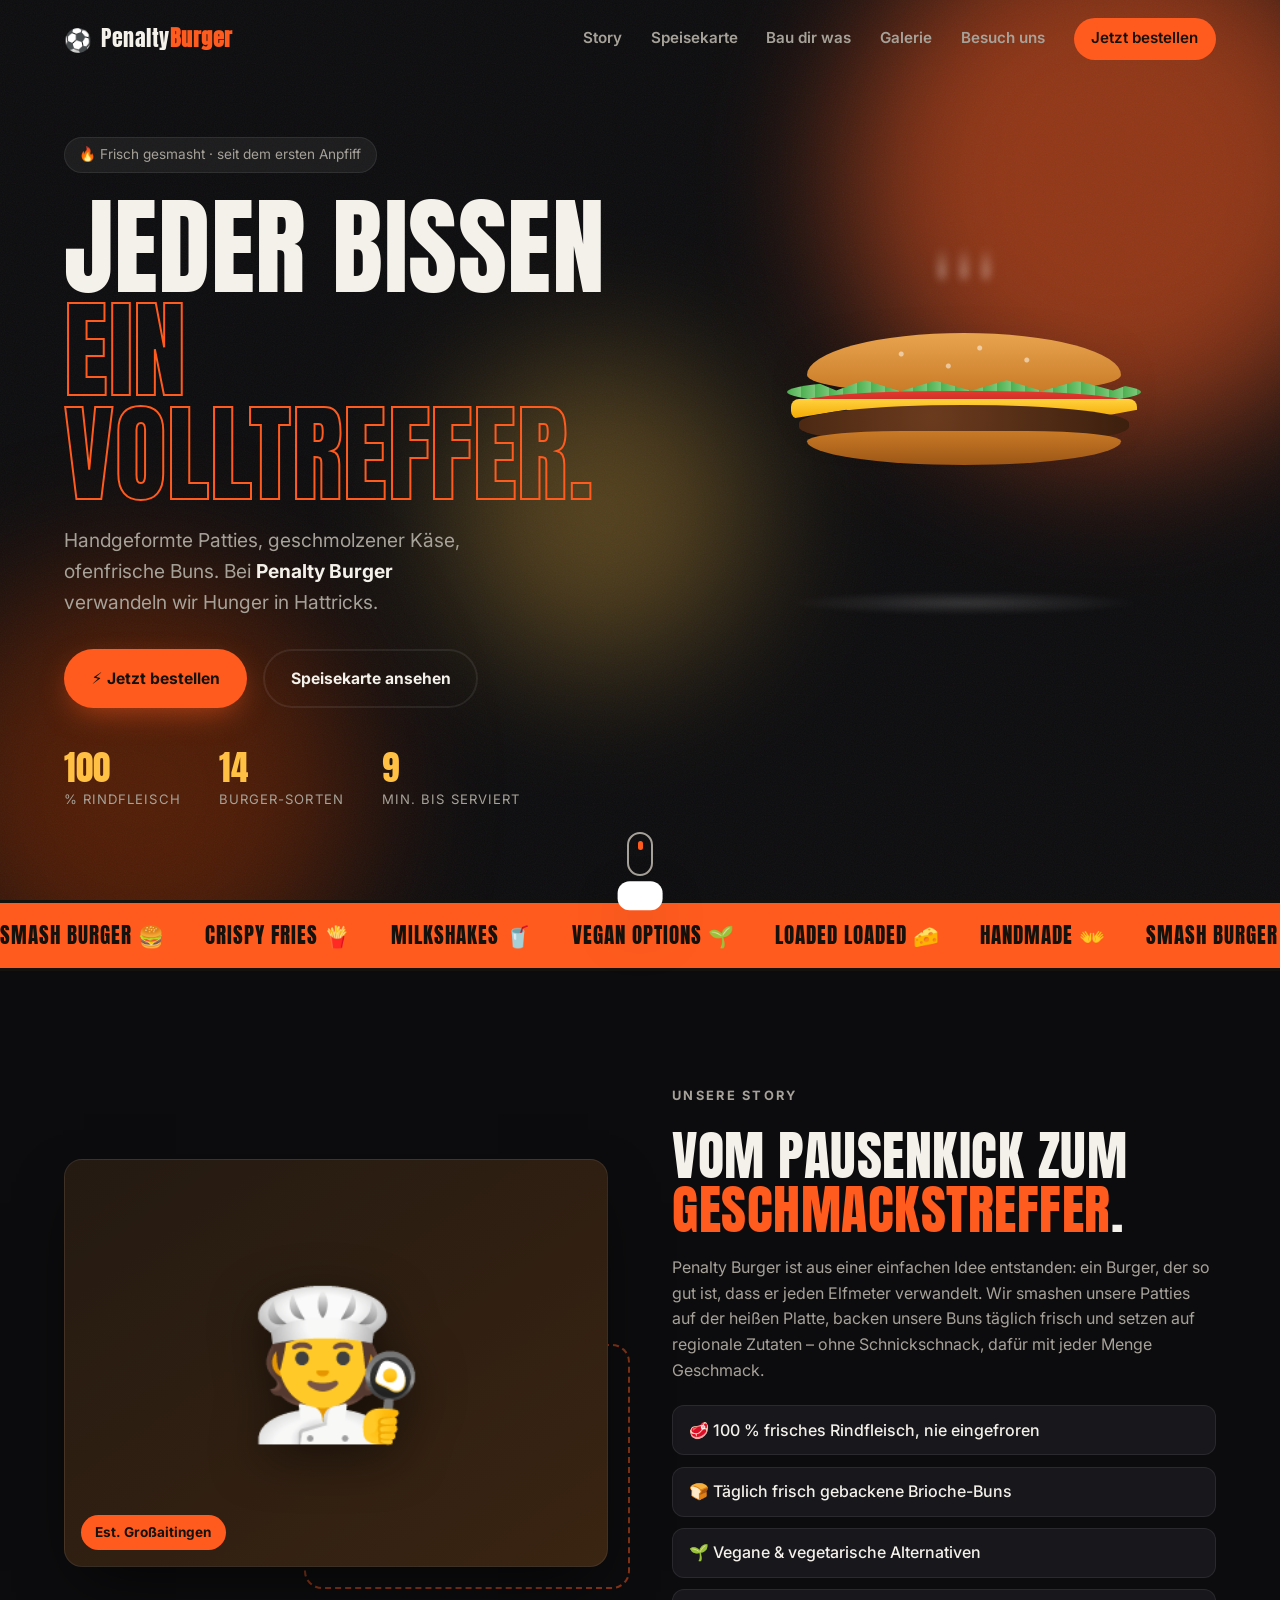
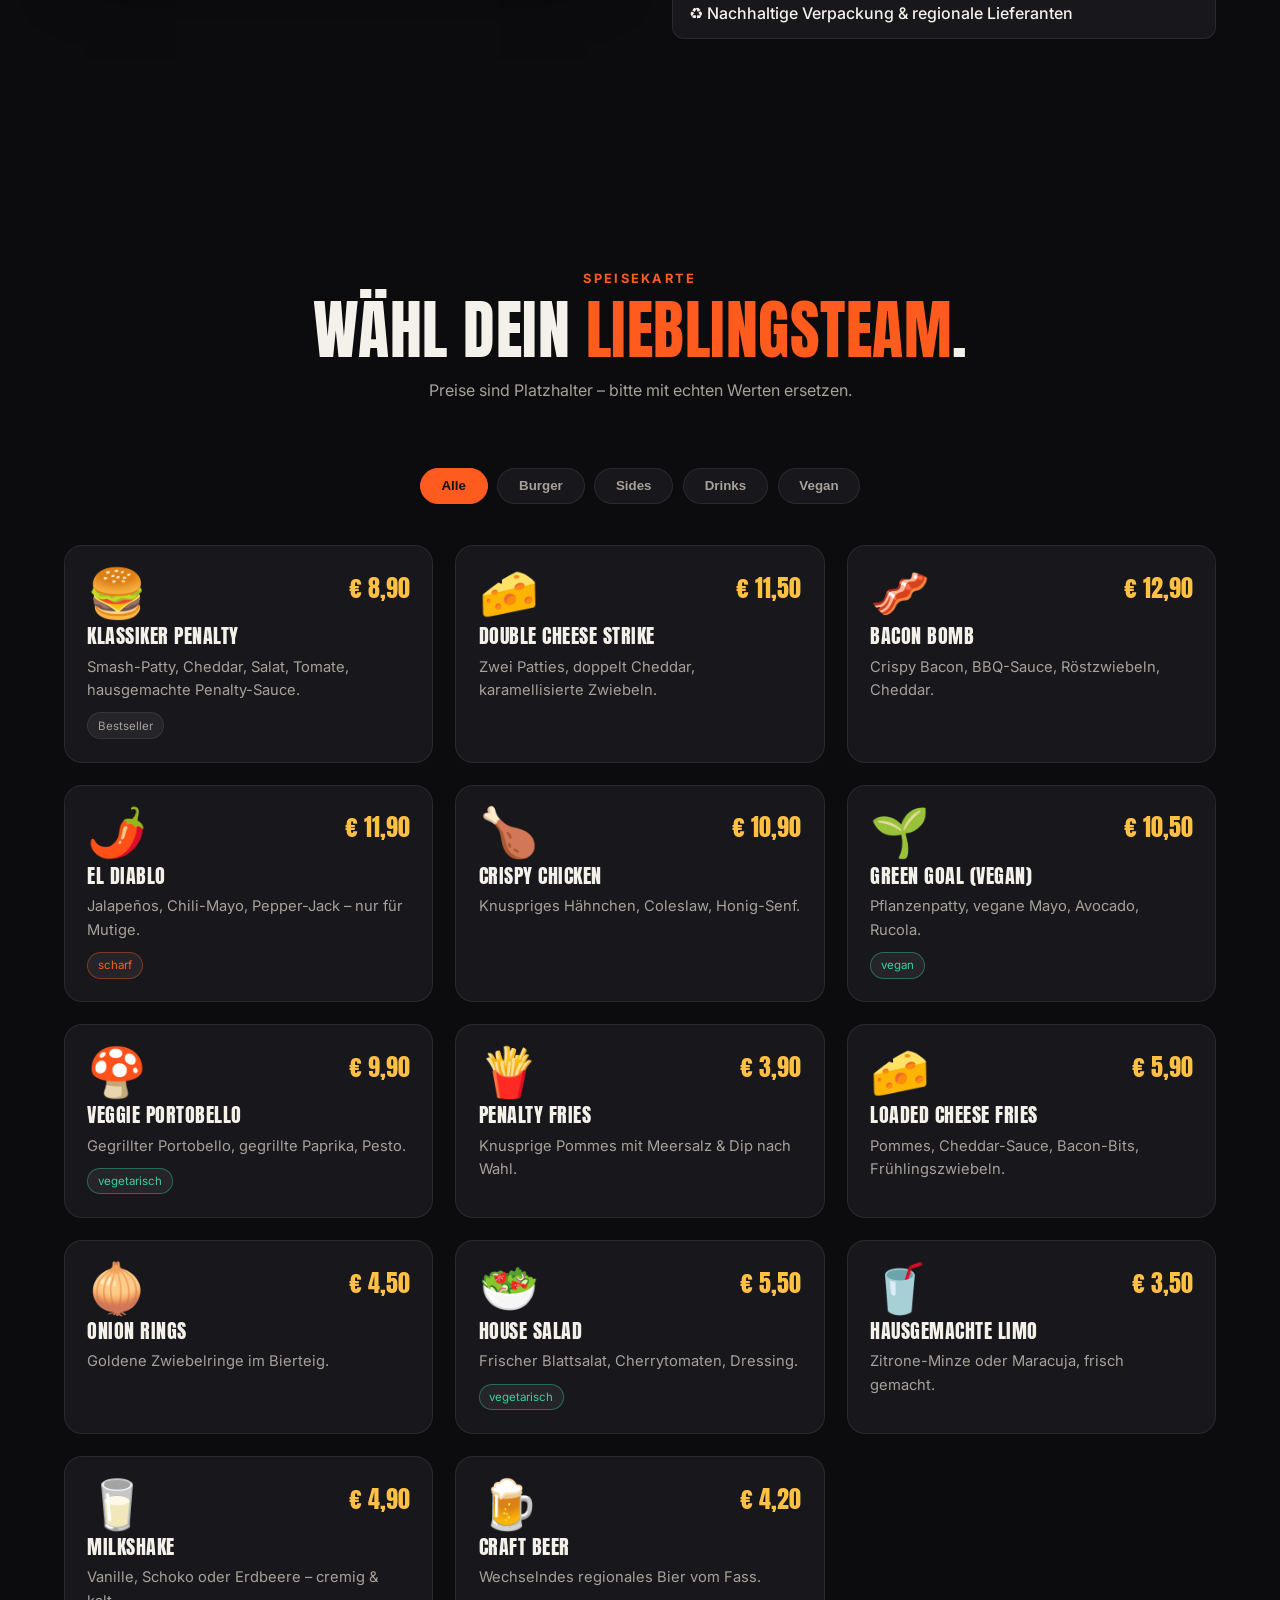
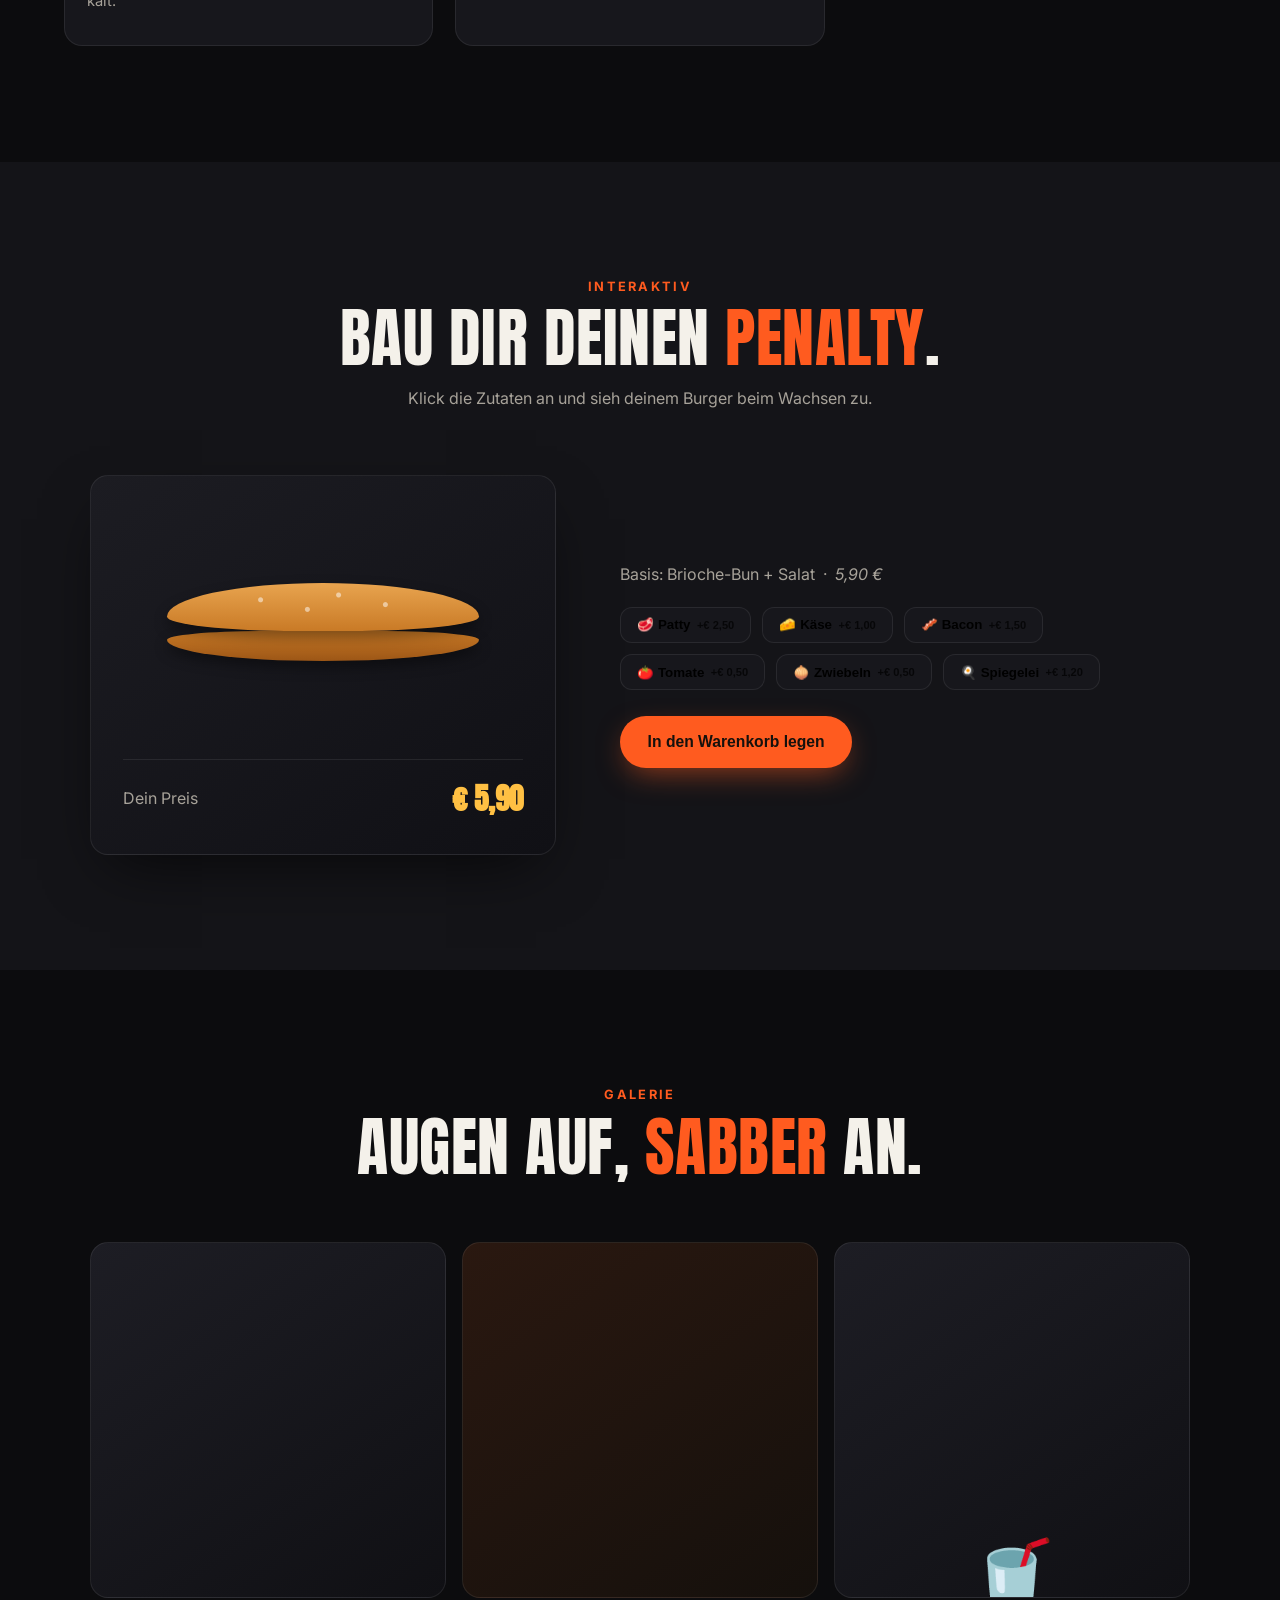
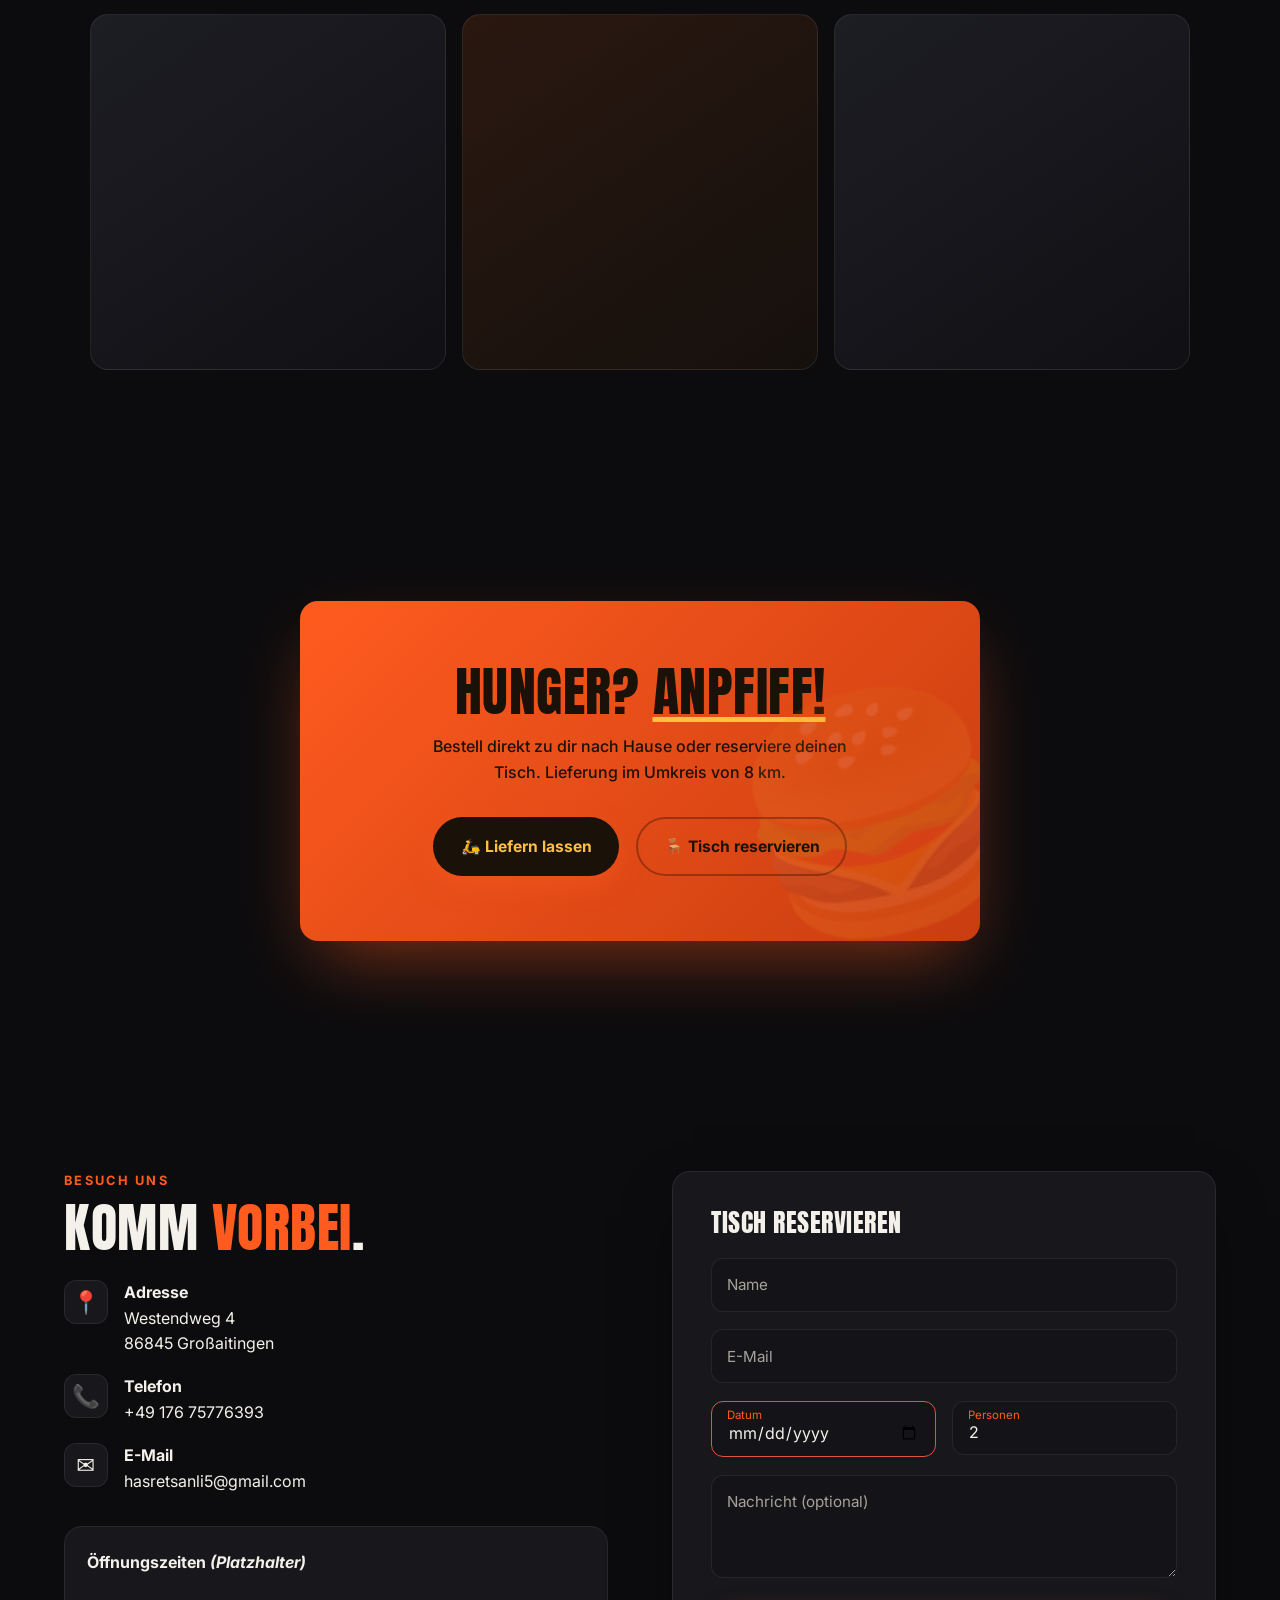
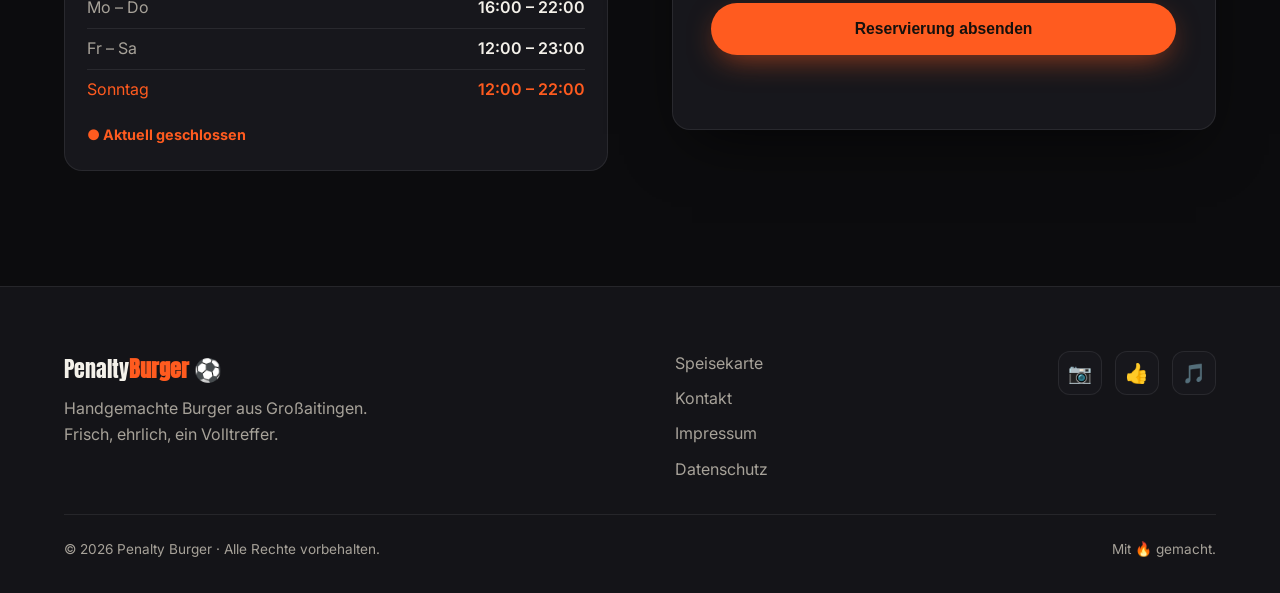
==== index.html @ 53f50f58 "Add animated Penalty Burger website (HTML/CSS/JS) Build a new single-page restaurant site with motio" ====
<!DOCTYPE html>
<html lang="de">
<head>
  <meta charset="UTF-8" />
  <meta name="viewport" content="width=device-width, initial-scale=1.0" />
  <meta name="description" content="Penalty Burger – handgemachte Smash Burger, knusprige Fries und eiskalte Drinks. Frisch, regional, mit Liebe gegrillt." />
  <meta name="theme-color" content="#0c0c0e" />
  <title>Penalty Burger – Volltreffer für deinen Hunger</title>
  <link rel="preconnect" href="https://fonts.googleapis.com" />
  <link rel="preconnect" href="https://fonts.gstatic.com" crossorigin />
  <link href="https://fonts.googleapis.com/css2?family=Anton&family=Inter:wght@400;500;600;700;800&display=swap" rel="stylesheet" />
  <link rel="stylesheet" href="assets/css/style.css" />
  <link rel="icon" href="data:image/svg+xml,<svg xmlns='http://www.w3.org/2000/svg' viewBox='0 0 100 100'><text y='.9em' font-size='90'>🍔</text></svg>" />
</head>
<body>
  <!-- ===== Preloader ===== -->
  <div class="preloader" id="preloader">
    <div class="preloader__burger" aria-hidden="true">
      <span></span><span></span><span></span>
    </div>
    <p class="preloader__text">PENALTY&nbsp;BURGER</p>
  </div>

  <!-- ===== Progress bar ===== -->
  <div class="scroll-progress" id="scrollProgress"></div>

  <!-- ===== Header / Nav ===== -->
  <header class="nav" id="nav">
    <a href="#hero" class="nav__logo">
      <span class="nav__logo-mark">⚽</span>
      <span class="nav__logo-text">Penalty<strong>Burger</strong></span>
    </a>
    <nav class="nav__links" id="navLinks" aria-label="Hauptnavigation">
      <a href="#story">Story</a>
      <a href="#menu">Speisekarte</a>
      <a href="#builder">Bau dir was</a>
      <a href="#galerie">Galerie</a>
      <a href="#besuch">Besuch uns</a>
      <a href="#order" class="nav__cta">Jetzt bestellen</a>
    </nav>
    <button class="nav__toggle" id="navToggle" aria-label="Menü öffnen" aria-expanded="false">
      <span></span><span></span><span></span>
    </button>
  </header>

  <main>
    <!-- ===== Hero ===== -->
    <section class="hero" id="hero">
      <div class="hero__bg" aria-hidden="true">
        <div class="blob blob--1"></div>
        <div class="blob blob--2"></div>
        <div class="blob blob--3"></div>
        <div class="grain"></div>
      </div>

      <div class="hero__content">
        <p class="hero__eyebrow" data-reveal>🔥 Frisch gesmasht · seit dem ersten Anpfiff</p>
        <h1 class="hero__title">
          <span class="line" data-reveal>JEDER BISSEN</span>
          <span class="line outline" data-reveal>EIN VOLLTREFFER.</span>
        </h1>
        <p class="hero__sub" data-reveal>
          Handgeformte Patties, geschmolzener Käse, ofenfrische Buns. Bei <strong>Penalty Burger</strong> verwandeln wir Hunger in Hattricks.
        </p>
        <div class="hero__actions" data-reveal>
          <a href="#order" class="btn btn--primary">⚡ Jetzt bestellen</a>
          <a href="#menu" class="btn btn--ghost">Speisekarte ansehen</a>
        </div>
        <div class="hero__stats" data-reveal>
          <div class="stat"><span class="stat__num" data-count="100">0</span><span class="stat__label">% Rindfleisch</span></div>
          <div class="stat"><span class="stat__num" data-count="14">0</span><span class="stat__label">Burger-Sorten</span></div>
          <div class="stat"><span class="stat__num" data-count="9">0</span><span class="stat__label">Min. bis serviert</span></div>
        </div>
      </div>

      <!-- Animated burger -->
      <div class="hero__burger" id="heroBurger" aria-hidden="true">
        <div class="steam"><span></span><span></span><span></span></div>
        <div class="burger">
          <div class="burger__layer bun-top"></div>
          <div class="burger__layer lettuce"></div>
          <div class="burger__layer tomato"></div>
          <div class="burger__layer cheese"></div>
          <div class="burger__layer patty"></div>
          <div class="burger__layer bun-bottom"></div>
        </div>
        <div class="hero__plate"></div>
      </div>

      <a href="#story" class="scroll-cue" aria-label="Weiter scrollen">
        <span></span>
      </a>
    </section>

    <!-- ===== Marquee ===== -->
    <div class="marquee" aria-hidden="true">
      <div class="marquee__track">
        <span>SMASH BURGER 🍔</span><span>CRISPY FRIES 🍟</span><span>MILKSHAKES 🥤</span>
        <span>VEGAN OPTIONS 🌱</span><span>LOADED LOADED 🧀</span><span>HANDMADE 👐</span>
        <span>SMASH BURGER 🍔</span><span>CRISPY FRIES 🍟</span><span>MILKSHAKES 🥤</span>
        <span>VEGAN OPTIONS 🌱</span><span>LOADED LOADED 🧀</span><span>HANDMADE 👐</span>
      </div>
    </div>

    <!-- ===== Story ===== -->
    <section class="story section" id="story">
      <div class="story__media" data-reveal>
        <div class="story__card tilt">
          <div class="story__emoji">🧑‍🍳</div>
          <div class="story__badge">Est. Großaitingen</div>
        </div>
        <div class="story__deco" aria-hidden="true"></div>
      </div>
      <div class="story__text">
        <p class="kicker" data-reveal>Unsere Story</p>
        <h2 data-reveal>Vom Pausenkick zum <span class="hl">Geschmacks&shy;treffer</span>.</h2>
        <p data-reveal>
          Penalty Burger ist aus einer einfachen Idee entstanden: ein Burger, der so gut ist,
          dass er jeden Elfmeter verwandelt. Wir smashen unsere Patties auf der heißen Platte,
          backen unsere Buns täglich frisch und setzen auf regionale Zutaten – ohne Schnickschnack,
          dafür mit jeder Menge Geschmack.
        </p>
        <ul class="story__list" data-reveal>
          <li>🥩 100&nbsp;% frisches Rindfleisch, nie eingefroren</li>
          <li>🍞 Täglich frisch gebackene Brioche-Buns</li>
          <li>🌱 Vegane &amp; vegetarische Alternativen</li>
          <li>♻️ Nachhaltige Verpackung &amp; regionale Lieferanten</li>
        </ul>
      </div>
    </section>

    <!-- ===== Menu ===== -->
    <section class="menu section" id="menu">
      <div class="section__head">
        <p class="kicker" data-reveal>Speisekarte</p>
        <h2 data-reveal>Wähl dein <span class="hl">Lieblings&shy;team</span>.</h2>
        <p class="section__lead" data-reveal>Preise sind Platzhalter – bitte mit echten Werten ersetzen.</p>
      </div>

      <div class="menu__tabs" id="menuTabs" role="tablist" data-reveal>
        <button class="menu__tab is-active" data-filter="all" role="tab">Alle</button>
        <button class="menu__tab" data-filter="burger" role="tab">Burger</button>
        <button class="menu__tab" data-filter="sides" role="tab">Sides</button>
        <button class="menu__tab" data-filter="drinks" role="tab">Drinks</button>
        <button class="menu__tab" data-filter="vegan" role="tab">Vegan</button>
      </div>

      <div class="menu__grid" id="menuGrid">
        <!-- cards injected by JS -->
      </div>
    </section>

    <!-- ===== Burger Builder ===== -->
    <section class="builder section" id="builder">
      <div class="section__head">
        <p class="kicker" data-reveal>Interaktiv</p>
        <h2 data-reveal>Bau dir deinen <span class="hl">Penalty</span>.</h2>
        <p class="section__lead" data-reveal>Klick die Zutaten an und sieh deinem Burger beim Wachsen zu.</p>
      </div>

      <div class="builder__wrap">
        <div class="builder__stage" data-reveal>
          <div class="builder__stack" id="builderStack">
            <div class="bld-layer bun-top"></div>
            <div class="bld-layer bun-bottom"></div>
          </div>
          <div class="builder__price">
            <span>Dein Preis</span>
            <strong id="builderPrice">€&nbsp;5,90</strong>
          </div>
        </div>

        <div class="builder__controls" data-reveal>
          <p class="builder__hint">Basis: Brioche-Bun + Salat &nbsp;·&nbsp; <em>5,90&nbsp;€</em></p>
          <div class="builder__chips" id="builderChips"></div>
          <button class="btn btn--primary builder__add" id="builderAdd">In den Warenkorb legen</button>
        </div>
      </div>
    </section>

    <!-- ===== Gallery ===== -->
    <section class="gallery section" id="galerie">
      <div class="section__head">
        <p class="kicker" data-reveal>Galerie</p>
        <h2 data-reveal>Augen auf, <span class="hl">Sabber</span> an.</h2>
      </div>
      <div class="gallery__grid">
        <figure class="gallery__item parallax-img" data-speed="0.06"><span>🍔</span></figure>
        <figure class="gallery__item parallax-img" data-speed="0.1"><span>🍟</span></figure>
        <figure class="gallery__item parallax-img" data-speed="0.04"><span>🥤</span></figure>
        <figure class="gallery__item parallax-img" data-speed="0.12"><span>🧀</span></figure>
        <figure class="gallery__item parallax-img" data-speed="0.07"><span>🌶️</span></figure>
        <figure class="gallery__item parallax-img" data-speed="0.09"><span>🥓</span></figure>
      </div>
    </section>

    <!-- ===== Order CTA ===== -->
    <section class="order section" id="order">
      <div class="order__inner" data-reveal>
        <h2>Hunger? <span class="hl">Anpfiff!</span></h2>
        <p>Bestell direkt zu dir nach Hause oder reserviere deinen Tisch. Lieferung im Umkreis von 8&nbsp;km.</p>
        <div class="order__actions">
          <a href="#" class="btn btn--primary" data-toast="Lieferdienst-Link hier einfügen (z.&nbsp;B. Lieferando / Wolt).">🛵 Liefern lassen</a>
          <a href="#besuch" class="btn btn--ghost">🪑 Tisch reservieren</a>
        </div>
      </div>
    </section>

    <!-- ===== Visit / Contact ===== -->
    <section class="visit section" id="besuch">
      <div class="visit__info">
        <p class="kicker" data-reveal>Besuch uns</p>
        <h2 data-reveal>Komm <span class="hl">vorbei</span>.</h2>

        <ul class="visit__details" data-reveal>
          <li><span class="visit__ic">📍</span>
            <div><strong>Adresse</strong><br />Westendweg 4<br />86845 Großaitingen</div>
          </li>
          <li><span class="visit__ic">📞</span>
            <div><strong>Telefon</strong><br /><a href="tel:+4917675776393">+49 176 75776393</a></div>
          </li>
          <li><span class="visit__ic">✉️</span>
            <div><strong>E-Mail</strong><br /><a href="mailto:hasretsanli5@gmail.com">hasretsanli5@gmail.com</a></div>
          </li>
        </ul>

        <div class="hours" data-reveal>
          <strong>Öffnungszeiten <em>(Platzhalter)</em></strong>
          <table>
            <tr><td>Mo – Do</td><td>16:00 – 22:00</td></tr>
            <tr><td>Fr – Sa</td><td>12:00 – 23:00</td></tr>
            <tr class="is-today" id="todayRow"><td>Sonntag</td><td>12:00 – 22:00</td></tr>
          </table>
          <span class="hours__status" id="openStatus">Status wird geprüft …</span>
        </div>
      </div>

      <form class="visit__form" id="reserveForm" novalidate data-reveal>
        <h3>Tisch reservieren</h3>
        <div class="field">
          <input type="text" id="rName" name="name" required placeholder=" " />
          <label for="rName">Name</label>
        </div>
        <div class="field">
          <input type="email" id="rMail" name="email" required placeholder=" " />
          <label for="rMail">E-Mail</label>
        </div>
        <div class="field field--row">
          <div class="field">
            <input type="date" id="rDate" name="date" required placeholder=" " />
            <label for="rDate" class="label--static">Datum</label>
          </div>
          <div class="field">
            <input type="number" id="rGuests" name="guests" min="1" max="20" value="2" required placeholder=" " />
            <label for="rGuests" class="label--static">Personen</label>
          </div>
        </div>
        <div class="field">
          <textarea id="rMsg" name="message" rows="3" placeholder=" "></textarea>
          <label for="rMsg">Nachricht (optional)</label>
        </div>
        <button type="submit" class="btn btn--primary btn--block">Reservierung absenden</button>
        <p class="form__note" id="formNote" role="status"></p>
      </form>
    </section>
  </main>

  <!-- ===== Footer ===== -->
  <footer class="footer">
    <div class="footer__top">
      <div class="footer__brand">
        <span class="nav__logo-text">Penalty<strong>Burger</strong> ⚽</span>
        <p>Handgemachte Burger aus Großaitingen. Frisch, ehrlich, ein Volltreffer.</p>
      </div>
      <nav class="footer__nav" aria-label="Footer">
        <a href="#menu">Speisekarte</a>
        <a href="#besuch">Kontakt</a>
        <a href="impressum.html">Impressum</a>
        <a href="datenschutz.html">Datenschutz</a>
      </nav>
      <div class="footer__social">
        <a href="#" aria-label="Instagram" data-toast="Instagram-Link einfügen">📷</a>
        <a href="#" aria-label="Facebook" data-toast="Facebook-Link einfügen">👍</a>
        <a href="#" aria-label="TikTok" data-toast="TikTok-Link einfügen">🎵</a>
      </div>
    </div>
    <div class="footer__bottom">
      <span>© <span id="year"></span> Penalty Burger · Alle Rechte vorbehalten.</span>
      <span>Mit 🔥 gemacht.</span>
    </div>
  </footer>

  <button class="to-top" id="toTop" aria-label="Nach oben">↑</button>
  <div class="toast" id="toast" role="status" aria-live="polite"></div>

  <script src="assets/js/main.js" defer></script>
</body>
</html>
---- assets/css/style.css ----
/* ============ Penalty Burger – Stylesheet ============ */
:root{
  --bg:#0c0c0e;
  --bg-2:#141418;
  --card:#17171c;
  --line:rgba(255,255,255,.08);
  --text:#f4f1ea;
  --muted:#a7a299;
  --brand:#ff5b1f;        /* sizzling orange */
  --brand-2:#ffc043;      /* cheese gold */
  --accent:#36d399;       /* fresh green */
  --radius:18px;
  --shadow:0 24px 60px -20px rgba(0,0,0,.7);
  --ease:cubic-bezier(.22,1,.36,1);
}

*{box-sizing:border-box;margin:0;padding:0}
html{scroll-behavior:smooth}
@media (prefers-reduced-motion:reduce){html{scroll-behavior:auto}}
body{
  font-family:'Inter',system-ui,sans-serif;
  background:var(--bg);
  color:var(--text);
  line-height:1.6;
  overflow-x:hidden;
}
img{max-width:100%;display:block}
a{color:inherit;text-decoration:none}
h1,h2,h3{font-family:'Anton',Impact,sans-serif;font-weight:400;line-height:.98;letter-spacing:.5px;text-transform:uppercase}
.hl{color:var(--brand)}
section{position:relative}
.section{padding:clamp(4rem,9vw,8rem) clamp(1.2rem,5vw,5rem)}

/* ---------- Buttons ---------- */
.btn{
  display:inline-flex;align-items:center;gap:.5rem;
  padding:.95rem 1.6rem;border-radius:999px;font-weight:700;
  font-size:.98rem;cursor:pointer;border:2px solid transparent;
  transition:transform .25s var(--ease),box-shadow .25s var(--ease),background .25s,color .25s;
  will-change:transform;
}
.btn--primary{background:var(--brand);color:#15110d;box-shadow:0 10px 30px -8px rgba(255,91,31,.6)}
.btn--primary:hover{transform:translateY(-3px) scale(1.02);box-shadow:0 16px 40px -10px rgba(255,91,31,.8)}
.btn--ghost{border-color:var(--line);color:var(--text)}
.btn--ghost:hover{border-color:var(--brand);color:var(--brand);transform:translateY(-3px)}
.btn--block{width:100%;justify-content:center}

.kicker{color:var(--brand);font-weight:700;letter-spacing:.18em;text-transform:uppercase;font-size:.8rem;margin-bottom:.6rem}
.section__head{max-width:760px;margin:0 auto clamp(2.5rem,5vw,4rem);text-align:center}
.section__head h2{font-size:clamp(2.2rem,6vw,4rem)}
.section__lead{color:var(--muted);margin-top:1rem}

/* ---------- Preloader ---------- */
.preloader{position:fixed;inset:0;z-index:1000;background:var(--bg);display:grid;place-content:center;justify-items:center;gap:1.4rem;transition:opacity .6s ease,visibility .6s}
.preloader.hide{opacity:0;visibility:hidden}
.preloader__text{font-family:'Anton';letter-spacing:.3em;color:var(--muted);font-size:.9rem}
.preloader__burger{width:64px;height:64px;display:flex;flex-direction:column;justify-content:center;gap:5px}
.preloader__burger span{display:block;height:9px;border-radius:5px;animation:plBounce 1s var(--ease) infinite}
.preloader__burger span:nth-child(1){background:var(--brand-2);animation-delay:0s}
.preloader__burger span:nth-child(2){background:var(--brand);animation-delay:.12s}
.preloader__burger span:nth-child(3){background:#7a4a23;animation-delay:.24s}
@keyframes plBounce{0%,100%{transform:scaleX(.5)}50%{transform:scaleX(1)}}

/* ---------- Scroll progress ---------- */
.scroll-progress{position:fixed;top:0;left:0;height:3px;width:0;z-index:200;background:linear-gradient(90deg,var(--brand),var(--brand-2))}

/* ---------- Nav ---------- */
.nav{
  position:fixed;top:0;left:0;right:0;z-index:150;
  display:flex;align-items:center;justify-content:space-between;
  padding:1.1rem clamp(1.2rem,5vw,5rem);
  transition:background .35s,backdrop-filter .35s,padding .35s,border-color .35s;
  border-bottom:1px solid transparent;
}
.nav.scrolled{background:rgba(12,12,14,.82);backdrop-filter:blur(14px);border-color:var(--line);padding-top:.7rem;padding-bottom:.7rem}
.nav__logo{display:flex;align-items:center;gap:.55rem;font-family:'Anton';font-size:1.35rem;letter-spacing:.5px}
.nav__logo-mark{font-size:1.4rem;display:inline-block;animation:spinSlow 8s linear infinite}
@keyframes spinSlow{to{transform:rotate(360deg)}}
.nav__logo-text strong{color:var(--brand)}
.nav__links{display:flex;align-items:center;gap:1.8rem}
.nav__links a{font-weight:600;font-size:.95rem;color:var(--muted);transition:color .2s;position:relative}
.nav__links a:not(.nav__cta)::after{content:"";position:absolute;left:0;bottom:-6px;height:2px;width:0;background:var(--brand);transition:width .3s var(--ease)}
.nav__links a:hover{color:var(--text)}
.nav__links a:hover::after{width:100%}
.nav__cta{background:var(--brand);color:#15110d!important;padding:.55rem 1.1rem;border-radius:999px}
.nav__cta:hover{transform:translateY(-2px)}
.nav__toggle{display:none;flex-direction:column;gap:5px;background:none;border:0;cursor:pointer;padding:6px}
.nav__toggle span{width:26px;height:3px;background:var(--text);border-radius:3px;transition:.3s var(--ease)}
.nav__toggle.open span:nth-child(1){transform:translateY(8px) rotate(45deg)}
.nav__toggle.open span:nth-child(2){opacity:0}
.nav__toggle.open span:nth-child(3){transform:translateY(-8px) rotate(-45deg)}

/* ---------- Hero ---------- */
.hero{min-height:100vh;display:grid;grid-template-columns:1.1fr .9fr;align-items:center;gap:2rem;padding:7rem clamp(1.2rem,5vw,5rem) 4rem;position:relative;overflow:hidden}
.hero__bg{position:absolute;inset:0;z-index:0}
.blob{position:absolute;border-radius:50%;filter:blur(70px);opacity:.55;animation:float 14s ease-in-out infinite}
.blob--1{width:42vw;height:42vw;background:var(--brand);top:-10%;right:-8%}
.blob--2{width:34vw;height:34vw;background:#8a2b00;bottom:-12%;left:-6%;animation-delay:-4s}
.blob--3{width:24vw;height:24vw;background:var(--brand-2);top:40%;left:35%;opacity:.3;animation-delay:-8s}
@keyframes float{0%,100%{transform:translate(0,0) scale(1)}33%{transform:translate(4%,-5%) scale(1.08)}66%{transform:translate(-4%,4%) scale(.95)}}
.grain{position:absolute;inset:0;opacity:.05;background-image:url("data:image/svg+xml,%3Csvg xmlns='http://www.w3.org/2000/svg' width='120' height='120'%3E%3Cfilter id='n'%3E%3CfeTurbulence type='fractalNoise' baseFrequency='.9' numOctaves='2'/%3E%3C/filter%3E%3Crect width='100%25' height='100%25' filter='url(%23n)'/%3E%3C/svg%3E")}

.hero__content{position:relative;z-index:2;max-width:640px}
.hero__eyebrow{display:inline-block;background:rgba(255,255,255,.06);border:1px solid var(--line);padding:.4rem .9rem;border-radius:999px;font-size:.85rem;color:var(--muted);margin-bottom:1.4rem}
.hero__title{font-size:clamp(2.8rem,9vw,6.6rem);margin-bottom:1.2rem}
.hero__title .line{display:block;overflow:hidden}
.hero__title .outline{-webkit-text-stroke:2px var(--brand);color:transparent}
.hero__sub{font-size:clamp(1rem,2vw,1.2rem);color:var(--muted);max-width:34ch;margin-bottom:2rem}
.hero__sub strong{color:var(--text)}
.hero__actions{display:flex;gap:1rem;flex-wrap:wrap;margin-bottom:2.6rem}
.hero__stats{display:flex;gap:2.4rem;flex-wrap:wrap}
.stat__num{font-family:'Anton';font-size:2.2rem;color:var(--brand-2);display:block;line-height:1}
.stat__label{font-size:.82rem;color:var(--muted);text-transform:uppercase;letter-spacing:.08em}

/* Hero burger */
.hero__burger{position:relative;z-index:2;justify-self:center;width:min(420px,80%);aspect-ratio:1;display:grid;place-items:center;animation:bob 4.5s ease-in-out infinite}
@keyframes bob{0%,100%{transform:translateY(0)}50%{transform:translateY(-18px)}}
.burger{position:relative;width:100%;display:flex;flex-direction:column;align-items:center}
.burger__layer{border-radius:50%/40%;box-shadow:var(--shadow);position:relative;margin-top:-14px}
.bun-top{width:78%;height:60px;background:linear-gradient(180deg,#e8a44f,#c97a26);border-radius:50% 50% 42% 42%/70% 70% 30% 30%;margin-top:0}
.bun-top::after{content:"";position:absolute;inset:0;border-radius:inherit;background:radial-gradient(circle at 30% 35%,rgba(255,255,255,.5) 2px,transparent 3px),radial-gradient(circle at 55% 25%,rgba(255,255,255,.5) 2px,transparent 3px),radial-gradient(circle at 70% 45%,rgba(255,255,255,.5) 2px,transparent 3px),radial-gradient(circle at 45% 55%,rgba(255,255,255,.5) 2px,transparent 3px)}
.lettuce{width:88%;height:26px;background:repeating-linear-gradient(90deg,#4caf50,#79c879 14px);border-radius:50%/60%;clip-path:polygon(0 40%,6% 0,14% 45%,22% 5%,32% 48%,42% 8%,52% 46%,62% 6%,72% 47%,82% 8%,92% 45%,100% 5%,100% 100%,0 100%)}
.tomato{width:80%;height:22px;background:linear-gradient(180deg,#e23b2e,#b71c1c);border-radius:50%/55%}
.cheese{width:86%;height:20px;background:linear-gradient(180deg,#ffd23f,#f4a900);border-radius:8px;clip-path:polygon(0 0,100% 0,100% 55%,86% 100%,72% 55%,58% 100%,44% 55%,30% 100%,16% 55%,0 100%)}
.patty{width:82%;height:40px;background:radial-gradient(circle at 40% 30%,#6b3b1e,#3c1f0e);border-radius:50%/45%}
.bun-bottom{width:78%;height:34px;background:linear-gradient(180deg,#c97a26,#9c5616);border-radius:30% 30% 50% 50%/30% 30% 70% 70%}
.hero__plate{width:90%;height:24px;background:radial-gradient(ellipse at center,rgba(255,255,255,.16),transparent 70%);border-radius:50%;margin-top:6px;filter:blur(2px)}
.steam{position:absolute;top:-26px;display:flex;gap:14px;z-index:3}
.steam span{width:8px;height:34px;background:linear-gradient(transparent,rgba(255,255,255,.5));border-radius:50%;filter:blur(4px);animation:steam 2.6s ease-in-out infinite}
.steam span:nth-child(2){animation-delay:.5s}
.steam span:nth-child(3){animation-delay:1s}
@keyframes steam{0%{opacity:0;transform:translateY(8px) scaleY(.6)}40%{opacity:.7}100%{opacity:0;transform:translateY(-26px) scaleY(1.3)}}

.scroll-cue{position:absolute;bottom:24px;left:50%;transform:translateX(-50%);width:26px;height:44px;border:2px solid var(--muted);border-radius:14px;display:grid;justify-items:center;z-index:3}
.scroll-cue span{width:5px;height:9px;background:var(--brand);border-radius:3px;margin-top:7px;animation:cue 1.6s infinite}
@keyframes cue{0%{opacity:0;transform:translateY(0)}40%{opacity:1}100%{opacity:0;transform:translateY(16px)}}

/* ---------- Marquee ---------- */
.marquee{background:var(--brand);color:#15110d;padding:1rem 0;overflow:hidden;border-top:3px solid #15110d;border-bottom:3px solid #15110d}
.marquee__track{display:flex;gap:2.5rem;white-space:nowrap;width:max-content;animation:scrollX 22s linear infinite;font-family:'Anton';font-size:1.3rem;letter-spacing:1px}
@keyframes scrollX{to{transform:translateX(-50%)}}

/* ---------- Story ---------- */
.story{display:grid;grid-template-columns:1fr 1fr;gap:clamp(2rem,5vw,5rem);align-items:center}
.story__media{position:relative}
.story__card{aspect-ratio:4/3;border-radius:var(--radius);background:linear-gradient(145deg,#241a12,#3a2412);display:grid;place-content:center;position:relative;overflow:hidden;box-shadow:var(--shadow);border:1px solid var(--line)}
.story__emoji{font-size:clamp(5rem,14vw,9rem);filter:drop-shadow(0 12px 24px rgba(0,0,0,.5))}
.story__badge{position:absolute;bottom:16px;left:16px;background:var(--brand);color:#15110d;font-weight:700;padding:.4rem .9rem;border-radius:999px;font-size:.85rem}
.story__deco{position:absolute;width:60%;height:60%;border:2px dashed var(--brand);border-radius:var(--radius);bottom:-22px;right:-22px;z-index:-1;opacity:.5}
.story__text h2{font-size:clamp(2rem,5vw,3.4rem);margin:.4rem 0 1.2rem}
.story__text p{color:var(--muted);margin-bottom:1.4rem}
.story__list{list-style:none;display:grid;gap:.7rem}
.story__list li{padding:.7rem 1rem;background:var(--card);border:1px solid var(--line);border-radius:12px;font-weight:500}

/* ---------- Menu ---------- */
.menu__tabs{display:flex;gap:.6rem;justify-content:center;flex-wrap:wrap;margin-bottom:2.6rem}
.menu__tab{background:var(--card);border:1px solid var(--line);color:var(--muted);padding:.6rem 1.3rem;border-radius:999px;font-weight:600;cursor:pointer;transition:.25s var(--ease)}
.menu__tab:hover{color:var(--text);border-color:var(--brand)}
.menu__tab.is-active{background:var(--brand);color:#15110d;border-color:var(--brand)}
.menu__grid{display:grid;grid-template-columns:repeat(auto-fill,minmax(280px,1fr));gap:1.4rem;max-width:1200px;margin:0 auto}
.menu-card{background:var(--card);border:1px solid var(--line);border-radius:var(--radius);padding:1.4rem;display:flex;flex-direction:column;gap:.6rem;transition:transform .35s var(--ease),border-color .35s,box-shadow .35s;position:relative;overflow:hidden}
.menu-card::before{content:"";position:absolute;inset:0;background:radial-gradient(400px circle at var(--mx,50%) var(--my,0%),rgba(255,91,31,.14),transparent 60%);opacity:0;transition:opacity .3s}
.menu-card:hover{transform:translateY(-6px);border-color:var(--brand);box-shadow:var(--shadow)}
.menu-card:hover::before{opacity:1}
.menu-card__emoji{font-size:3rem;line-height:1}
.menu-card__top{display:flex;justify-content:space-between;align-items:flex-start}
.menu-card__price{font-family:'Anton';color:var(--brand-2);font-size:1.5rem;white-space:nowrap}
.menu-card h3{font-size:1.25rem}
.menu-card p{color:var(--muted);font-size:.92rem;flex:1}
.menu-card__tags{display:flex;gap:.4rem;flex-wrap:wrap}
.tag{font-size:.72rem;padding:.2rem .6rem;border-radius:999px;background:rgba(255,255,255,.06);color:var(--muted);border:1px solid var(--line)}
.tag--veg{color:var(--accent);border-color:rgba(54,211,153,.4)}
.tag--hot{color:var(--brand);border-color:rgba(255,91,31,.4)}
.menu-card.is-hidden{display:none}
.menu-card{animation:cardIn .5s var(--ease) both}
@keyframes cardIn{from{opacity:0;transform:translateY(18px)}to{opacity:1;transform:translateY(0)}}

/* ---------- Builder ---------- */
.builder{background:var(--bg-2)}
.builder__wrap{display:grid;grid-template-columns:.9fr 1.1fr;gap:clamp(2rem,5vw,4rem);align-items:center;max-width:1100px;margin:0 auto}
.builder__stage{background:linear-gradient(145deg,#1c1c22,#101015);border:1px solid var(--line);border-radius:var(--radius);padding:2rem;min-height:380px;display:flex;flex-direction:column;justify-content:space-between;box-shadow:var(--shadow)}
.builder__stack{flex:1;display:flex;flex-direction:column-reverse;align-items:center;justify-content:center;padding-bottom:1rem}
.bld-layer{width:78%;margin-top:-8px;border-radius:50%/40%;box-shadow:0 6px 14px rgba(0,0,0,.4);animation:cardIn .35s var(--ease) both}
.bld-layer.bun-bottom{width:78%;height:30px;background:linear-gradient(180deg,#c97a26,#9c5616);border-radius:30% 30% 50% 50%/30% 30% 70% 70%;order:-1;margin-top:0}
.bld-layer.bun-top{height:48px;background:linear-gradient(180deg,#e8a44f,#c97a26);border-radius:50% 50% 42% 42%/70% 70% 30% 30%}
.bld-layer.salat{height:20px;background:repeating-linear-gradient(90deg,#4caf50,#79c879 12px);border-radius:50%/60%}
.bld-layer.patty{height:32px;background:radial-gradient(circle at 40% 30%,#6b3b1e,#3c1f0e)}
.bld-layer.kaese{height:16px;background:linear-gradient(180deg,#ffd23f,#f4a900);border-radius:6px}
.bld-layer.tomate{height:18px;background:linear-gradient(180deg,#e23b2e,#b71c1c)}
.bld-layer.bacon{height:14px;background:repeating-linear-gradient(90deg,#a83232,#7a1f1f 10px,#c75c4a 16px)}
.bld-layer.zwiebel{height:14px;background:linear-gradient(180deg,#f3e9d2,#d9c7a0)}
.bld-layer.ei{height:18px;background:radial-gradient(circle at 50% 50%,#ffcf33 8px,#fff7e6 9px)}
.builder__price{display:flex;justify-content:space-between;align-items:center;border-top:1px solid var(--line);padding-top:1rem}
.builder__price span{color:var(--muted)}
.builder__price strong{font-family:'Anton';font-size:1.8rem;color:var(--brand-2)}
.builder__hint{color:var(--muted);margin-bottom:1.2rem}
.builder__chips{display:flex;flex-wrap:wrap;gap:.7rem;margin-bottom:1.6rem}
.chip{cursor:pointer;border:1px solid var(--line);background:var(--card);padding:.6rem 1rem;border-radius:12px;font-weight:600;transition:.2s var(--ease);user-select:none;display:flex;gap:.4rem;align-items:center}
.chip:hover{border-color:var(--brand)}
.chip.active{background:var(--brand);color:#15110d;border-color:var(--brand)}
.chip small{opacity:.7}

/* ---------- Gallery ---------- */
.gallery__grid{display:grid;grid-template-columns:repeat(3,1fr);gap:1rem;max-width:1100px;margin:0 auto}
.gallery__item{aspect-ratio:1;border-radius:var(--radius);background:linear-gradient(145deg,#1d1d24,#101014);display:grid;place-content:center;font-size:clamp(3rem,8vw,5rem);border:1px solid var(--line);overflow:hidden;transition:transform .4s var(--ease)}
.gallery__item span{transition:transform .5s var(--ease)}
.gallery__item:hover{transform:scale(1.02);border-color:var(--brand)}
.gallery__item:hover span{transform:scale(1.25) rotate(-6deg)}
.gallery__item:nth-child(3n-1){background:linear-gradient(145deg,#2a1810,#15100c)}

/* ---------- Order CTA ---------- */
.order{text-align:center}
.order__inner{max-width:680px;margin:0 auto;background:linear-gradient(135deg,var(--brand),#c93d10);border-radius:var(--radius);padding:clamp(2.5rem,6vw,4rem);color:#1a1109;box-shadow:0 30px 70px -20px rgba(255,91,31,.5);position:relative;overflow:hidden}
.order__inner::after{content:"🍔";position:absolute;font-size:14rem;right:-2rem;bottom:-3rem;opacity:.12;transform:rotate(-15deg)}
.order__inner h2{font-size:clamp(2rem,6vw,3.4rem)}
.order__inner .hl{color:#1a1109;text-decoration:underline;text-decoration-color:var(--brand-2);text-decoration-thickness:5px}
.order__inner p{margin:1rem auto 2rem;max-width:46ch;font-weight:500}
.order__actions{display:flex;gap:1rem;justify-content:center;flex-wrap:wrap;position:relative;z-index:2}
.order .btn--primary{background:#1a1109;color:var(--brand-2)}
.order .btn--ghost{border-color:rgba(0,0,0,.3);color:#1a1109}
.order .btn--ghost:hover{border-color:#1a1109;color:#1a1109}

/* ---------- Visit ---------- */
.visit{display:grid;grid-template-columns:1fr 1fr;gap:clamp(2rem,5vw,4rem);align-items:start}
.visit__info h2{font-size:clamp(2rem,5vw,3.4rem);margin:.3rem 0 1.6rem}
.visit__details{list-style:none;display:grid;gap:1.1rem;margin-bottom:2rem}
.visit__details li{display:flex;gap:1rem;align-items:flex-start}
.visit__ic{font-size:1.4rem;width:44px;height:44px;display:grid;place-content:center;background:var(--card);border:1px solid var(--line);border-radius:12px;flex-shrink:0}
.visit__details a:hover{color:var(--brand)}
.hours{background:var(--card);border:1px solid var(--line);border-radius:var(--radius);padding:1.4rem}
.hours strong{display:block;margin-bottom:.8rem}
.hours table{width:100%;border-collapse:collapse}
.hours td{padding:.45rem 0;color:var(--muted);border-bottom:1px solid var(--line)}
.hours td:last-child{text-align:right;color:var(--text);font-weight:600}
.hours tr:last-child td{border-bottom:0}
.hours tr.is-today td{color:var(--brand)}
.hours__status{display:inline-block;margin-top:.8rem;font-weight:700;font-size:.9rem}
.hours__status.open{color:var(--accent)}
.hours__status.closed{color:var(--brand)}

/* form */
.visit__form{background:var(--card);border:1px solid var(--line);border-radius:var(--radius);padding:clamp(1.6rem,4vw,2.4rem);box-shadow:var(--shadow)}
.visit__form h3{font-size:1.6rem;margin-bottom:1.4rem}
.field{position:relative;margin-bottom:1.1rem}
.field--row{display:flex;gap:1rem;margin-bottom:0}
.field--row .field{flex:1}
.field input,.field textarea{width:100%;background:var(--bg-2);border:1px solid var(--line);border-radius:12px;padding:1.1rem 1rem .55rem;color:var(--text);font:inherit;transition:border-color .25s}
.field textarea{padding-top:1rem;resize:vertical}
.field input:focus,.field textarea:focus{outline:none;border-color:var(--brand)}
.field label{position:absolute;left:1rem;top:.95rem;color:var(--muted);pointer-events:none;transition:.2s var(--ease);font-size:.95rem}
.field input:focus+label,.field input:not(:placeholder-shown)+label,
.field textarea:focus+label,.field textarea:not(:placeholder-shown)+label{top:.3rem;font-size:.72rem;color:var(--brand)}
.label--static{top:.3rem!important;font-size:.72rem!important}
.field input:invalid:not(:placeholder-shown){border-color:#e2533b}
.form__note{margin-top:1rem;font-weight:600;min-height:1.2em}
.form__note.ok{color:var(--accent)}
.form__note.err{color:#e2533b}

/* ---------- Footer ---------- */
.footer{background:var(--bg-2);border-top:1px solid var(--line);padding:clamp(2.5rem,5vw,4rem) clamp(1.2rem,5vw,5rem) 2rem}
.footer__top{display:flex;justify-content:space-between;gap:2rem;flex-wrap:wrap;padding-bottom:2rem;border-bottom:1px solid var(--line)}
.footer__brand{max-width:320px}
.footer__brand .nav__logo-text{font-family:'Anton';font-size:1.4rem}
.footer__brand p{color:var(--muted);margin-top:.6rem}
.footer__nav{display:flex;flex-direction:column;gap:.6rem}
.footer__nav a{color:var(--muted);transition:color .2s}
.footer__nav a:hover{color:var(--brand)}
.footer__social{display:flex;gap:.8rem;height:max-content}
.footer__social a{width:44px;height:44px;display:grid;place-content:center;background:var(--card);border:1px solid var(--line);border-radius:12px;font-size:1.2rem;transition:.25s var(--ease)}
.footer__social a:hover{transform:translateY(-4px);border-color:var(--brand)}
.footer__bottom{display:flex;justify-content:space-between;gap:1rem;flex-wrap:wrap;padding-top:1.5rem;color:var(--muted);font-size:.85rem}

/* ---------- To-top + toast ---------- */
.to-top{position:fixed;right:24px;bottom:24px;z-index:120;width:50px;height:50px;border-radius:50%;border:0;background:var(--brand);color:#15110d;font-size:1.3rem;font-weight:700;cursor:pointer;opacity:0;transform:translateY(20px);transition:.3s var(--ease);box-shadow:0 10px 30px -6px rgba(255,91,31,.6)}
.to-top.show{opacity:1;transform:translateY(0)}
.to-top:hover{transform:translateY(-4px)}
.toast{position:fixed;left:50%;bottom:30px;transform:translate(-50%,140%);z-index:300;background:#fff;color:#15110d;padding:.9rem 1.4rem;border-radius:12px;font-weight:600;box-shadow:0 20px 50px -10px rgba(0,0,0,.5);max-width:90vw;transition:transform .4s var(--ease)}
.toast.show{transform:translate(-50%,0)}

/* ---------- Reveal ---------- */
[data-reveal]{opacity:0;transform:translateY(28px);transition:opacity .7s var(--ease),transform .7s var(--ease)}
[data-reveal].in{opacity:1;transform:none}

/* ---------- Responsive ---------- */
@media (max-width:900px){
  .hero{grid-template-columns:1fr;text-align:center;padding-top:6rem}
  .hero__content{margin:0 auto}
  .hero__sub{margin-left:auto;margin-right:auto}
  .hero__actions,.hero__stats{justify-content:center}
  .hero__burger{width:min(320px,70%);margin-top:1rem}
  .story,.builder__wrap,.visit{grid-template-columns:1fr}
  .gallery__grid{grid-template-columns:repeat(2,1fr)}
  .nav__links{
    position:fixed;inset:0 0 0 auto;width:min(78vw,320px);flex-direction:column;justify-content:center;
    background:var(--bg-2);padding:2rem;gap:1.6rem;transform:translateX(100%);transition:transform .4s var(--ease);
    border-left:1px solid var(--line);
  }
  .nav__links.open{transform:translateX(0)}
  .nav__toggle{display:flex;z-index:160}
  .footer__top{flex-direction:column}
}
@media (prefers-reduced-motion:reduce){
  *{animation:none!important;transition:none!important}
  [data-reveal]{opacity:1;transform:none}
}

/* ---------- Legal pages ---------- */
.legal{max-width:820px;margin:0 auto;padding:9rem clamp(1.2rem,5vw,3rem) 5rem}
.legal a.legal__back{color:var(--brand);font-weight:600;display:inline-block;margin-bottom:1.5rem}
.legal h1{font-size:clamp(2.2rem,6vw,3.4rem);margin-bottom:1.6rem}
.legal h2{font-family:'Inter';font-weight:800;text-transform:none;font-size:1.4rem;margin:2.2rem 0 .8rem;letter-spacing:0}
.legal h3{font-family:'Inter';font-weight:700;text-transform:none;font-size:1.1rem;margin:1.4rem 0 .5rem;letter-spacing:0}
.legal p,.legal li{color:var(--muted);margin-bottom:.9rem}
.legal strong{color:var(--text)}
.legal address{font-style:normal;background:var(--card);border:1px solid var(--line);border-radius:12px;padding:1rem 1.2rem;color:var(--text);display:inline-block;margin:.4rem 0}
.legal hr{border:0;border-top:1px solid var(--line);margin:2rem 0}
.legal ul{padding-left:1.2rem;margin-bottom:1rem}
.legal a:not(.legal__back){color:var(--brand);text-decoration:underline}
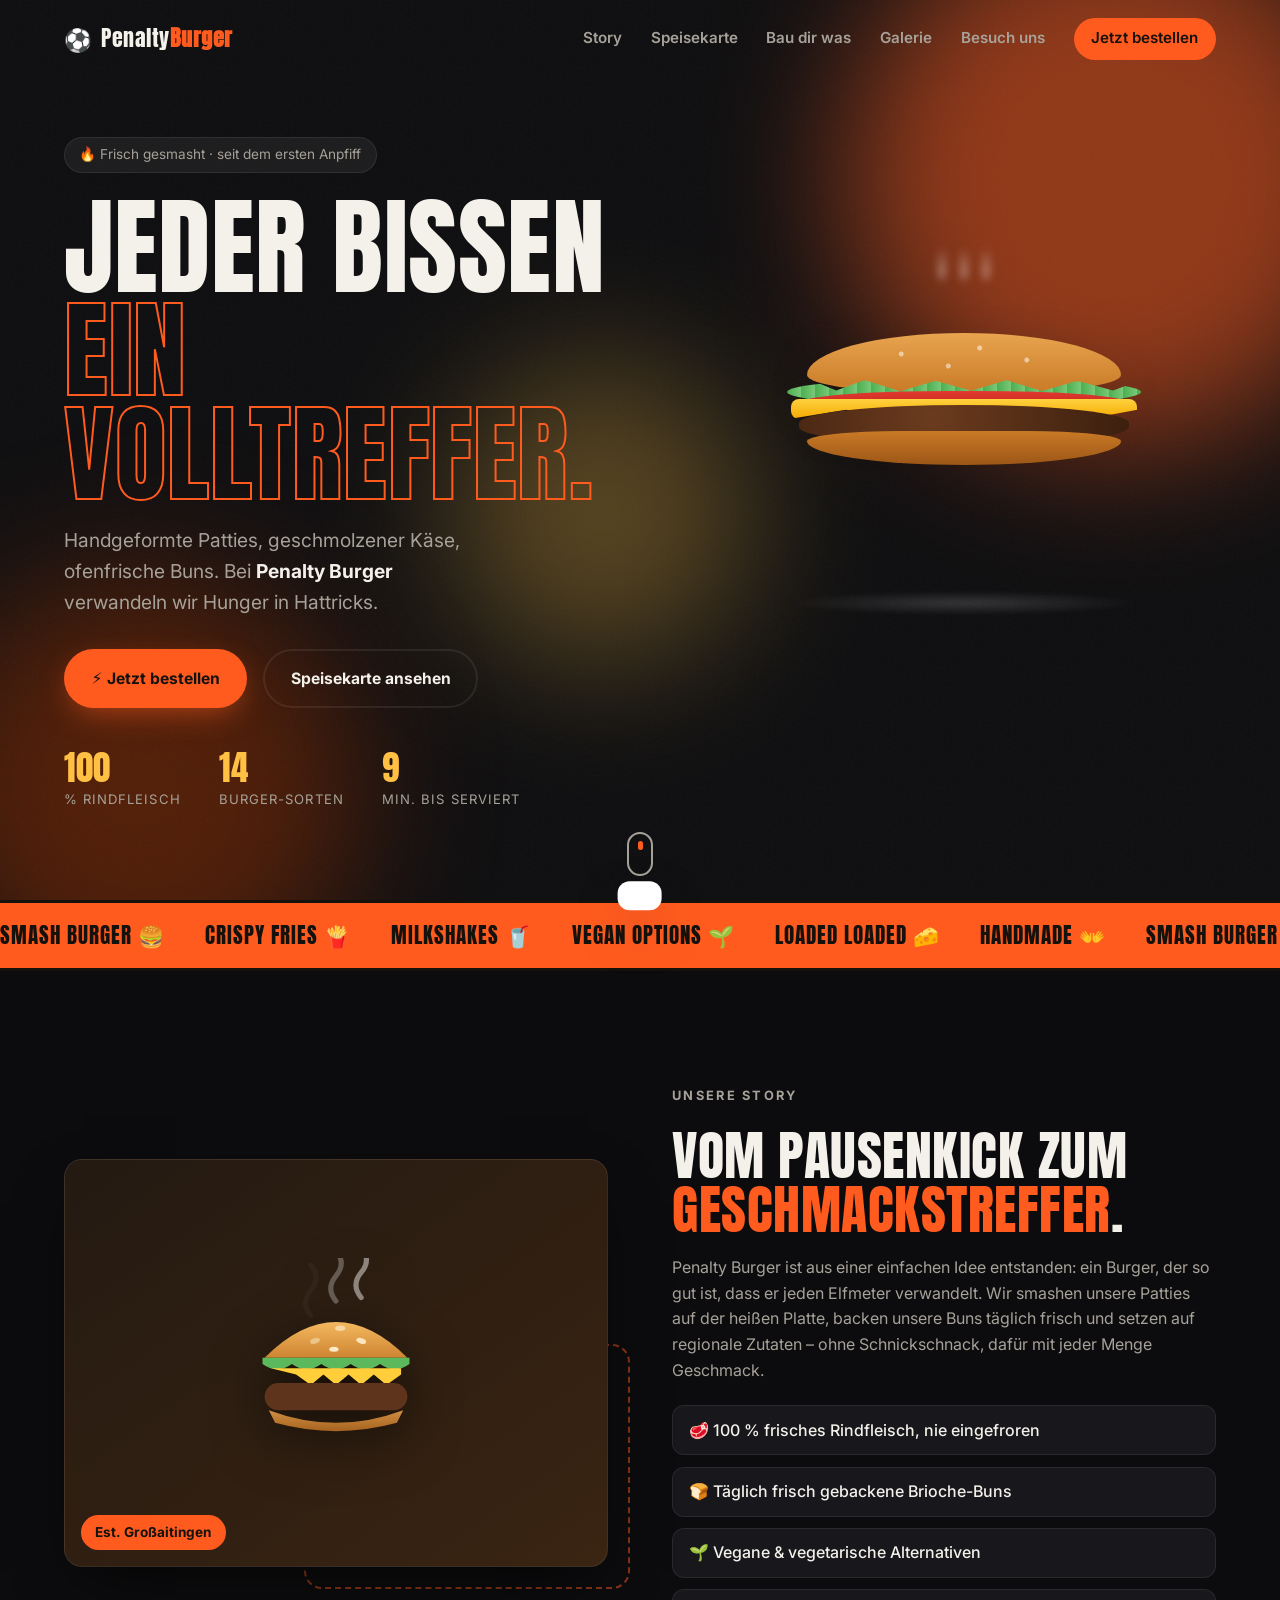
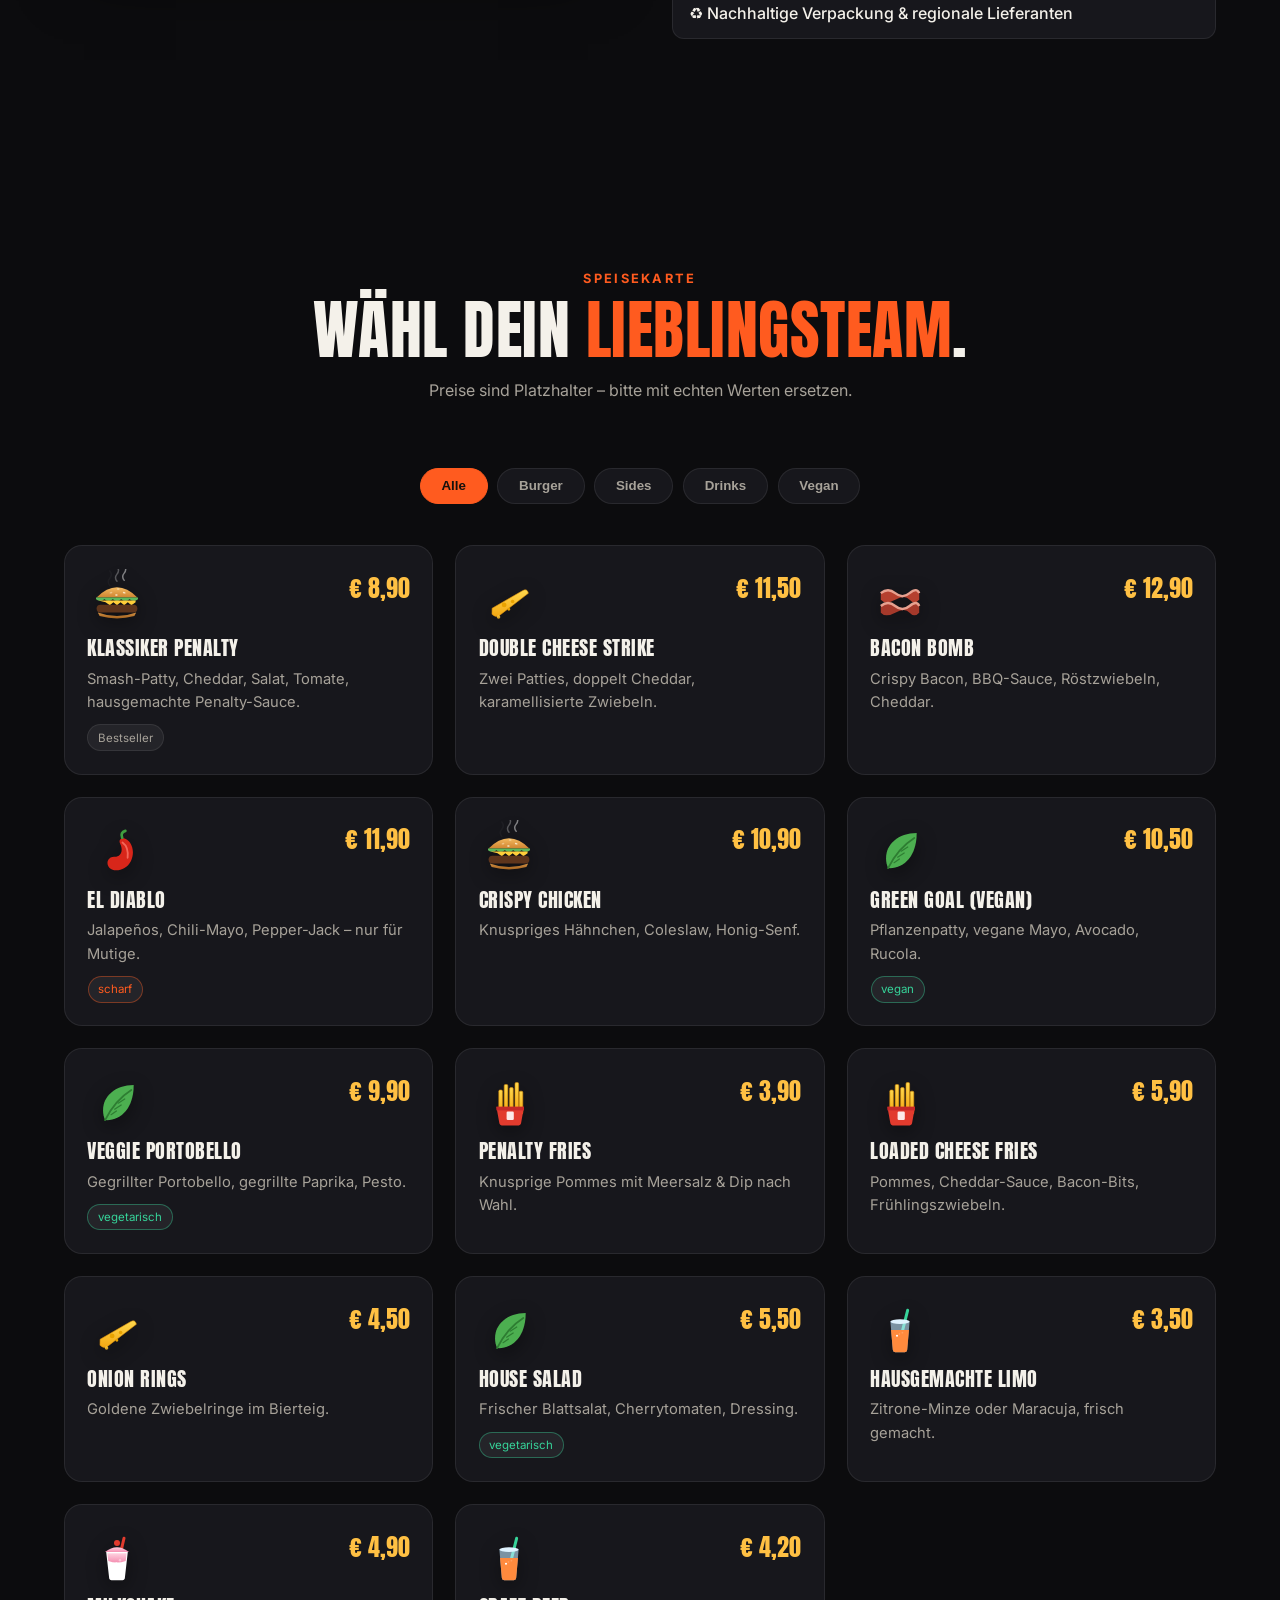
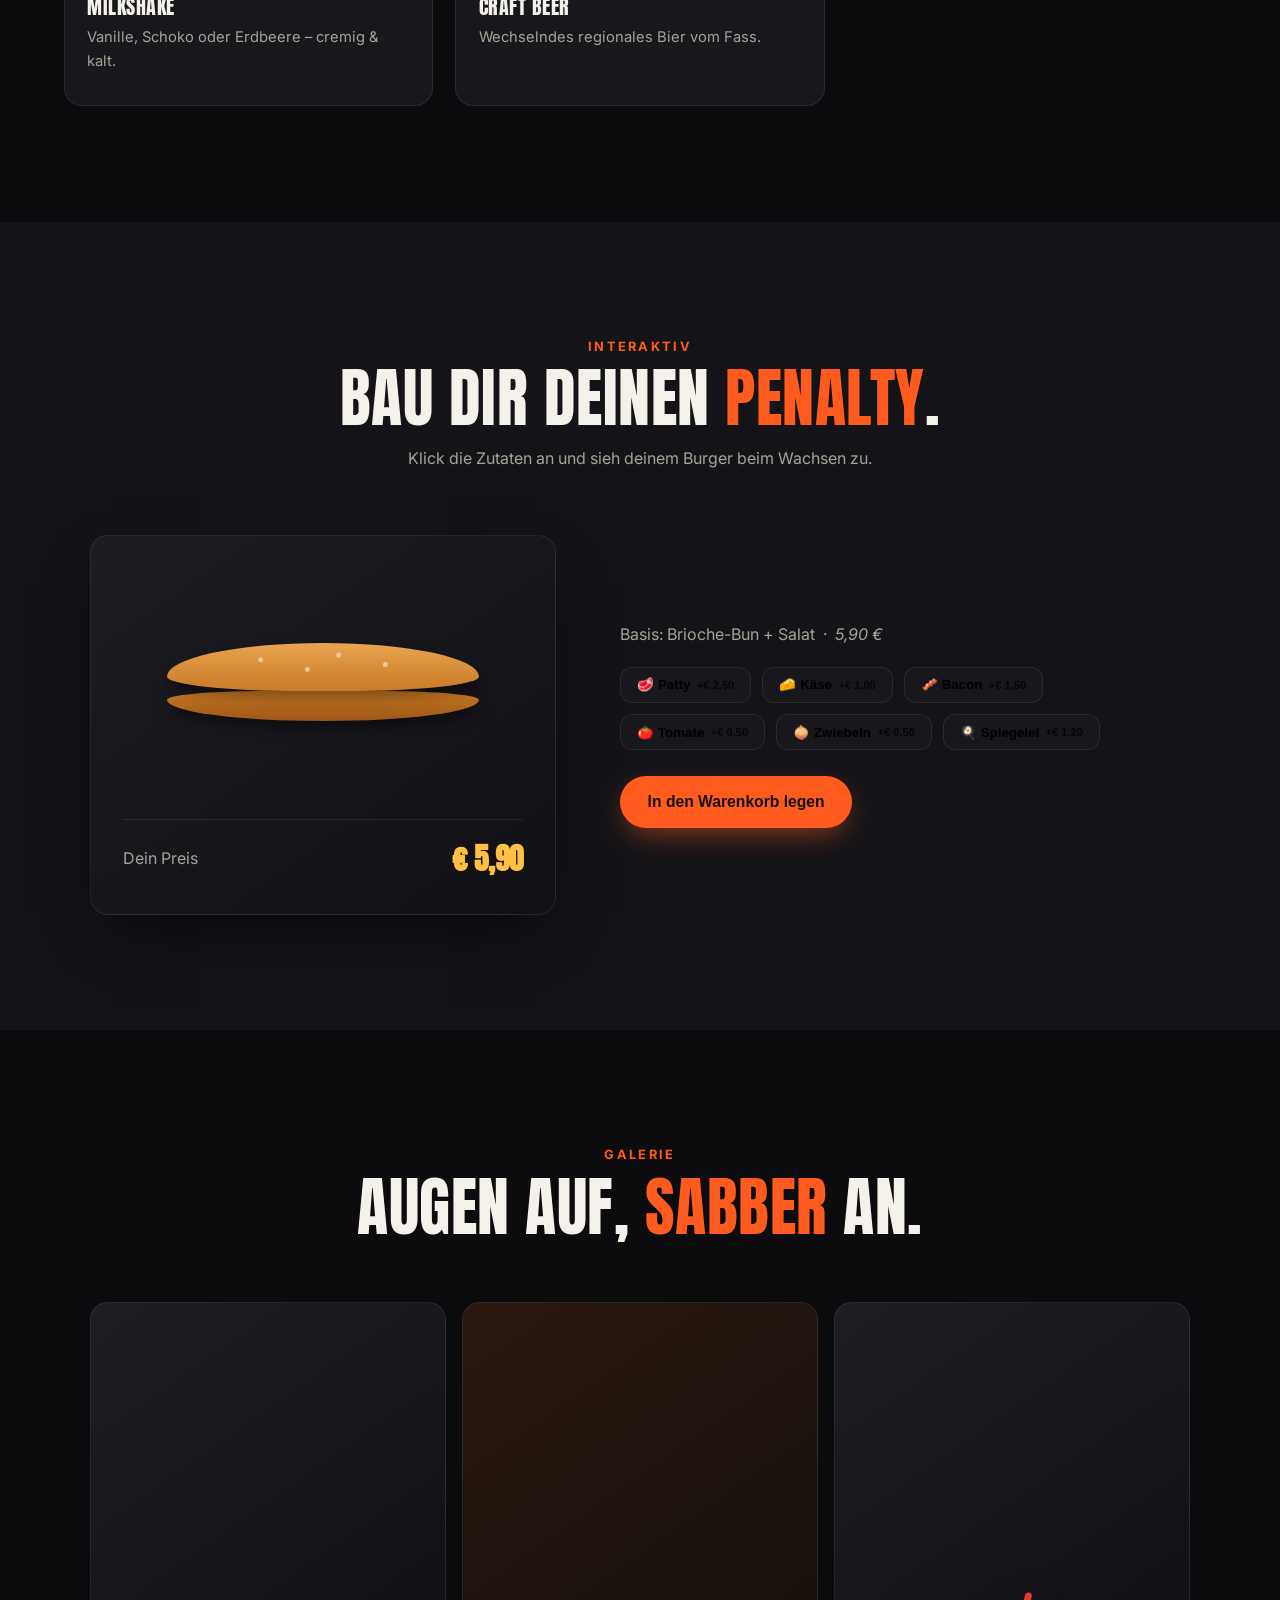
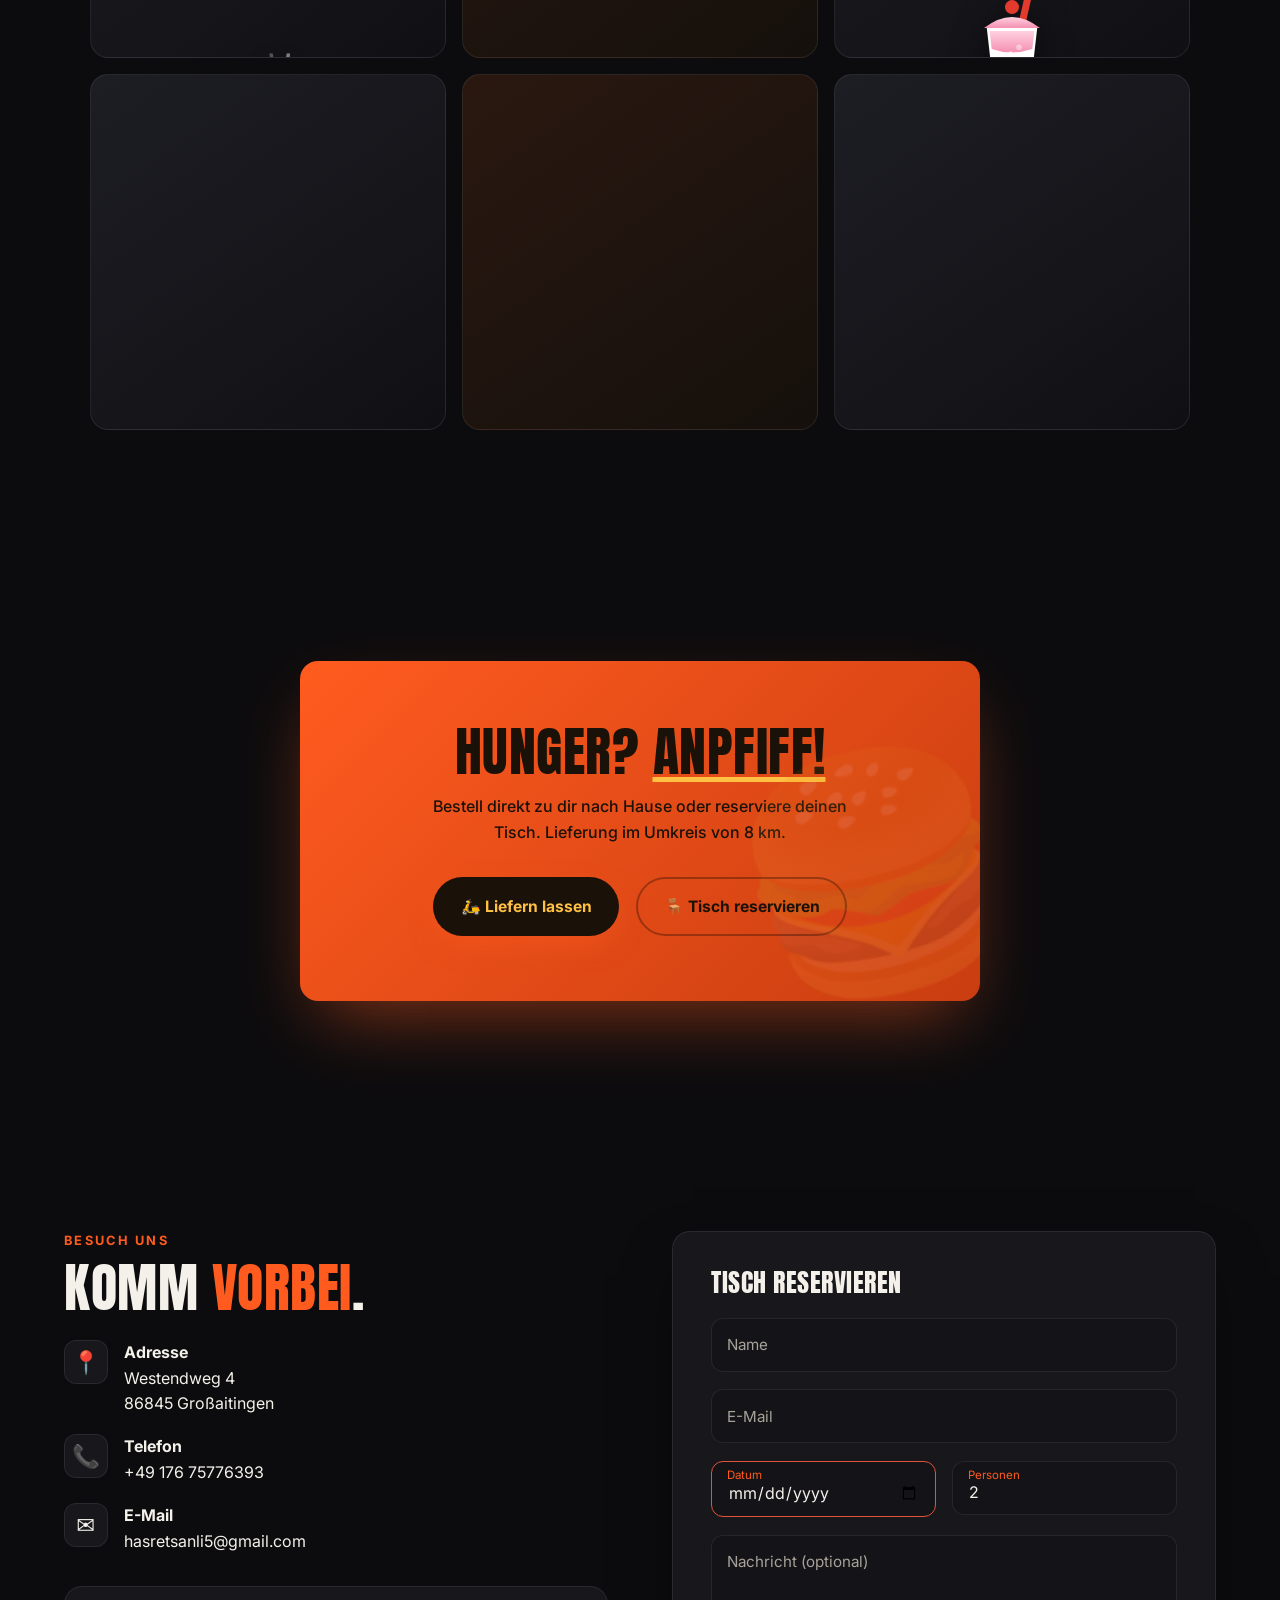
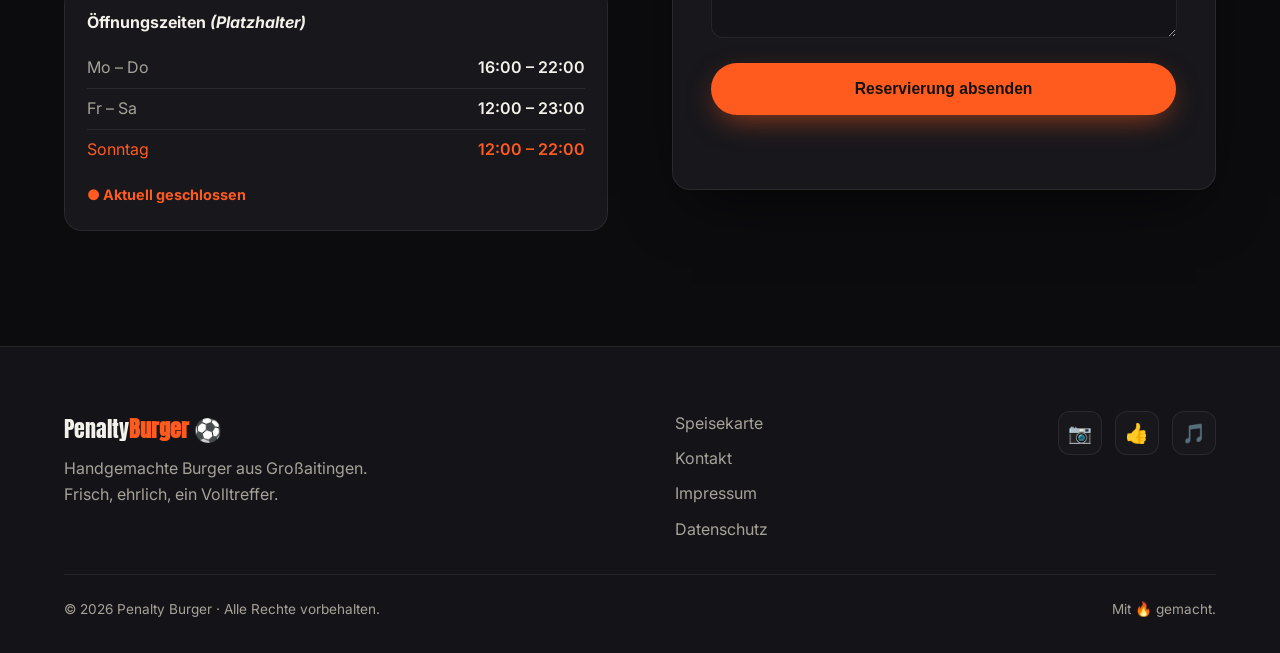
==== commit 7846f02b: "Replace emoji placeholders with animated SVG food illustrations Add an inline SVG sprite of hand-bui" ====
--- a/index.html
+++ b/index.html
@@ -13,6 +13,126 @@
   <link rel="icon" href="data:image/svg+xml,<svg xmlns='http://www.w3.org/2000/svg' viewBox='0 0 100 100'><text y='.9em' font-size='90'>🍔</text></svg>" />
 </head>
 <body>
+  <!-- ===== Animated SVG sprite (moving food illustrations) ===== -->
+  <svg class="svg-sprite" aria-hidden="true" focusable="false" xmlns="http://www.w3.org/2000/svg">
+    <defs>
+      <linearGradient id="gBun" x1="0" y1="0" x2="0" y2="1"><stop offset="0" stop-color="#f3b95f"/><stop offset="1" stop-color="#cf8431"/></linearGradient>
+      <linearGradient id="gBunBtm" x1="0" y1="0" x2="0" y2="1"><stop offset="0" stop-color="#d18f43"/><stop offset="1" stop-color="#a5631f"/></linearGradient>
+      <linearGradient id="gFry" x1="0" y1="0" x2="0" y2="1"><stop offset="0" stop-color="#ffd84d"/><stop offset="1" stop-color="#f3a712"/></linearGradient>
+      <linearGradient id="gShake" x1="0" y1="0" x2="0" y2="1"><stop offset="0" stop-color="#ffd1e0"/><stop offset="1" stop-color="#f48fb1"/></linearGradient>
+    </defs>
+
+    <!-- BURGER -->
+    <symbol id="ic-burger" viewBox="0 0 100 100">
+      <g fill="none" stroke="#fff" stroke-width="2.4" stroke-linecap="round">
+        <path d="M38 24 q-5 -6 0 -12 q5 -6 0 -12" opacity="0"><animate attributeName="opacity" values="0;.5;0" dur="2.6s" repeatCount="indefinite"/><animateTransform attributeName="transform" type="translate" values="0 4;0 -6;0 4" dur="2.6s" repeatCount="indefinite"/></path>
+        <path d="M50 22 q-5 -6 0 -12 q5 -6 0 -12" opacity="0"><animate attributeName="opacity" values="0;.5;0" dur="2.6s" begin=".8s" repeatCount="indefinite"/><animateTransform attributeName="transform" type="translate" values="0 4;0 -6;0 4" dur="2.6s" begin=".8s" repeatCount="indefinite"/></path>
+        <path d="M62 24 q-5 -6 0 -12 q5 -6 0 -12" opacity="0"><animate attributeName="opacity" values="0;.5;0" dur="2.6s" begin="1.5s" repeatCount="indefinite"/><animateTransform attributeName="transform" type="translate" values="0 4;0 -6;0 4" dur="2.6s" begin="1.5s" repeatCount="indefinite"/></path>
+      </g>
+      <g>
+        <animateTransform attributeName="transform" type="translate" values="0 0;0 -2.5;0 0" dur="3s" repeatCount="indefinite"/>
+        <path d="M16 48 Q50 14 84 48 Z" fill="url(#gBun)"/>
+        <g fill="#fff4d9">
+          <ellipse cx="40" cy="40" rx="2.4" ry="1.3" transform="rotate(-18 40 40)"><animate attributeName="opacity" values=".35;1;.35" dur="2.5s" repeatCount="indefinite"/></ellipse>
+          <ellipse cx="52" cy="34" rx="2.4" ry="1.3"><animate attributeName="opacity" values=".35;1;.35" dur="2.5s" begin=".6s" repeatCount="indefinite"/></ellipse>
+          <ellipse cx="62" cy="40" rx="2.4" ry="1.3" transform="rotate(18 62 40)"><animate attributeName="opacity" values=".35;1;.35" dur="2.5s" begin="1.1s" repeatCount="indefinite"/></ellipse>
+          <ellipse cx="49" cy="44" rx="2.2" ry="1.2"><animate attributeName="opacity" values=".35;1;.35" dur="2.5s" begin="1.6s" repeatCount="indefinite"/></ellipse>
+        </g>
+        <path d="M15 48 h70 v3 q-7 5 -14 0 q-7 5 -14 0 q-7 5 -14 0 q-7 5 -14 0 q-7 5 -14 0 Z" fill="#5cb85c"/>
+        <path d="M19 53 h62 v3 l-7 5 -6 -5 -6 5 -6 -5 -6 5 -6 -5 -6 5 -7 -5 Z" fill="#ffce3a"/>
+        <rect x="16" y="60" width="68" height="13" rx="6.5" fill="#5e351c"/>
+        <path d="M18 73 q32 12 64 0 l-3 6 q-29 8 -58 0 Z" fill="url(#gBunBtm)"/>
+      </g>
+    </symbol>
+
+    <!-- FRIES -->
+    <symbol id="ic-fries" viewBox="0 0 100 100">
+      <g fill="url(#gFry)" stroke="#d98c0a" stroke-width="1">
+        <rect x="33" y="30" width="6" height="40" rx="2"/>
+        <rect x="42" y="22" width="6" height="48" rx="2"><animateTransform attributeName="transform" type="translate" values="0 0;0 -5;0 0" dur="2.4s" repeatCount="indefinite"/></rect>
+        <rect x="51" y="26" width="6" height="44" rx="2"/>
+        <rect x="60" y="20" width="6" height="50" rx="2"><animateTransform attributeName="transform" type="translate" values="0 0;0 -4;0 0" dur="2.4s" begin="1s" repeatCount="indefinite"/></rect>
+        <rect x="67" y="32" width="6" height="38" rx="2"/>
+      </g>
+      <path d="M29 58 h46 l-5 28 a4 4 0 0 1 -4 3 h-28 a4 4 0 0 1 -4 -3 Z" fill="#e23b2e"/>
+      <path d="M29 58 h46 v6 h-46 Z" fill="#c62828"/>
+      <rect x="46" y="66" width="12" height="14" rx="2" fill="#fff" opacity=".9"/>
+    </symbol>
+
+    <!-- SHAKE -->
+    <symbol id="ic-shake" viewBox="0 0 100 100">
+      <rect x="55" y="14" width="5" height="42" rx="2.5" fill="#e23b2e" transform="rotate(13 57 35)"/>
+      <path d="M30 40 q20 -16 40 0 Z" fill="url(#gShake)"/>
+      <circle cx="50" cy="25" r="5" fill="#e23b2e"/>
+      <path d="M32 40 h36 l-5 44 a4 4 0 0 1 -4 3 h-18 a4 4 0 0 1 -4 -3 Z" fill="#ffffff"/>
+      <path d="M34 42 h32 l-1.5 13 q-15 5 -29 0 Z" fill="url(#gShake)"/>
+      <g fill="#fff" opacity=".85">
+        <circle cx="44" cy="60" r="2.4"><animate attributeName="cy" values="62;47" dur="2.4s" repeatCount="indefinite"/><animate attributeName="opacity" values="0;.9;0" dur="2.4s" repeatCount="indefinite"/></circle>
+        <circle cx="55" cy="64" r="2"><animate attributeName="cy" values="66;49" dur="2.6s" begin=".8s" repeatCount="indefinite"/><animate attributeName="opacity" values="0;.9;0" dur="2.6s" begin=".8s" repeatCount="indefinite"/></circle>
+        <circle cx="49" cy="66" r="1.6"><animate attributeName="cy" values="68;51" dur="2.2s" begin="1.4s" repeatCount="indefinite"/><animate attributeName="opacity" values="0;.9;0" dur="2.2s" begin="1.4s" repeatCount="indefinite"/></circle>
+      </g>
+    </symbol>
+
+    <!-- CHEESE -->
+    <symbol id="ic-cheese" viewBox="0 0 100 100">
+      <g>
+        <animateTransform attributeName="transform" type="rotate" values="-3 50 55;3 50 55;-3 50 55" dur="4s" repeatCount="indefinite"/>
+        <path d="M22 66 L72 36 q8 -5 10 4 L34 78 q-6 4 -12 -2 Z" fill="url(#gFry)" stroke="#d98c0a" stroke-width="1"/>
+        <circle cx="42" cy="60" r="4" fill="#e8a200"/>
+        <circle cx="56" cy="54" r="3" fill="#e8a200"/>
+        <circle cx="50" cy="67" r="2.4" fill="#e8a200"/>
+        <circle cx="33" cy="80" r="3" fill="url(#gFry)"><animate attributeName="cy" values="80;90" dur="2.6s" repeatCount="indefinite"/><animate attributeName="opacity" values=".9;0" dur="2.6s" repeatCount="indefinite"/></circle>
+      </g>
+    </symbol>
+
+    <!-- CHILI -->
+    <symbol id="ic-chili" viewBox="0 0 100 100">
+      <g>
+        <animateTransform attributeName="transform" type="rotate" values="-6 50 52;6 50 52;-6 50 52" dur="3s" repeatCount="indefinite"/>
+        <path d="M60 30 c16 4 21 24 12 40 c-8 14 -28 18 -36 9 c-7 -8 -1 -19 9 -18 c11 1 16 -9 11 -21 c-2 -5 0 -8 4 -9 Z" fill="#d8261a"/>
+        <path d="M60 38 q10 8 7 26" fill="none" stroke="#ff8576" stroke-width="3" stroke-linecap="round" opacity=".7"/>
+        <path d="M60 30 q-3 -9 6 -11" fill="none" stroke="#3f9e3f" stroke-width="4.5" stroke-linecap="round"/>
+      </g>
+    </symbol>
+
+    <!-- BACON -->
+    <symbol id="ic-bacon" viewBox="0 0 100 100">
+      <g>
+        <animateTransform attributeName="transform" type="translate" values="0 -2;0 2;0 -2" dur="2.6s" repeatCount="indefinite"/>
+        <path d="M18 42 q12 -10 24 0 t24 0 t16 0 v11 q-8 9 -16 0 t-24 0 t-24 0 Z" fill="#b5402f"/>
+        <path d="M18 42 q12 -10 24 0 t24 0 t16 0" fill="none" stroke="#e7a08f" stroke-width="4"/>
+      </g>
+      <g>
+        <animateTransform attributeName="transform" type="translate" values="0 2;0 -2;0 2" dur="2.6s" repeatCount="indefinite"/>
+        <path d="M18 60 q12 -10 24 0 t24 0 t16 0 v11 q-8 9 -16 0 t-24 0 t-24 0 Z" fill="#a5392b"/>
+        <path d="M18 60 q12 -10 24 0 t24 0 t16 0" fill="none" stroke="#e7a08f" stroke-width="4"/>
+      </g>
+    </symbol>
+
+    <!-- LEAF (vegan/salad) -->
+    <symbol id="ic-leaf" viewBox="0 0 100 100">
+      <g>
+        <animateTransform attributeName="transform" type="rotate" values="-5 50 60;5 50 60;-5 50 60" dur="3.5s" repeatCount="indefinite"/>
+        <path d="M30 80 C18 50 40 22 78 22 C78 60 56 82 30 80 Z" fill="#4caf50"/>
+        <path d="M30 80 C42 56 58 40 74 30" fill="none" stroke="#2e7d32" stroke-width="3" stroke-linecap="round"/>
+        <path d="M46 62 l11 -7 M52 52 l11 -7 M40 71 l9 -6" stroke="#2e7d32" stroke-width="2" fill="none" stroke-linecap="round"/>
+      </g>
+    </symbol>
+
+    <!-- DRINK (soda) -->
+    <symbol id="ic-drink" viewBox="0 0 100 100">
+      <rect x="56" y="14" width="5" height="40" rx="2.5" fill="#36d399" transform="rotate(14 58 34)"/>
+      <path d="M34 36 h32 l-4 47 a4 4 0 0 1 -4 4 h-16 a4 4 0 0 1 -4 -4 Z" fill="#bfe8ff" opacity=".6"/>
+      <path d="M35 50 h30 l-3 33 a4 4 0 0 1 -4 4 h-16 a4 4 0 0 1 -4 -4 Z" fill="#ff8a3d"/>
+      <ellipse cx="50" cy="36" rx="16" ry="4" fill="#dff3ff"/>
+      <g fill="#fff">
+        <circle cx="45" cy="60" r="1.8"><animate attributeName="cy" values="64;51" dur="2s" repeatCount="indefinite"/><animate attributeName="opacity" values="0;1;0" dur="2s" repeatCount="indefinite"/></circle>
+        <circle cx="54" cy="64" r="1.5"><animate attributeName="cy" values="68;53" dur="2.3s" begin=".6s" repeatCount="indefinite"/><animate attributeName="opacity" values="0;1;0" dur="2.3s" begin=".6s" repeatCount="indefinite"/></circle>
+        <circle cx="49" cy="66" r="1.3"><animate attributeName="cy" values="70;55" dur="1.8s" begin="1.1s" repeatCount="indefinite"/><animate attributeName="opacity" values="0;1;0" dur="1.8s" begin="1.1s" repeatCount="indefinite"/></circle>
+      </g>
+    </symbol>
+  </svg>
+
   <!-- ===== Preloader ===== -->
   <div class="preloader" id="preloader">
     <div class="preloader__burger" aria-hidden="true">
@@ -106,7 +226,7 @@
     <section class="story section" id="story">
       <div class="story__media" data-reveal>
         <div class="story__card tilt">
-          <div class="story__emoji">🧑‍🍳</div>
+          <svg class="story__svg"><use href="#ic-burger"/></svg>
           <div class="story__badge">Est. Großaitingen</div>
         </div>
         <div class="story__deco" aria-hidden="true"></div>
@@ -185,12 +305,12 @@
         <h2 data-reveal>Augen auf, <span class="hl">Sabber</span> an.</h2>
       </div>
       <div class="gallery__grid">
-        <figure class="gallery__item parallax-img" data-speed="0.06"><span>🍔</span></figure>
-        <figure class="gallery__item parallax-img" data-speed="0.1"><span>🍟</span></figure>
-        <figure class="gallery__item parallax-img" data-speed="0.04"><span>🥤</span></figure>
-        <figure class="gallery__item parallax-img" data-speed="0.12"><span>🧀</span></figure>
-        <figure class="gallery__item parallax-img" data-speed="0.07"><span>🌶️</span></figure>
-        <figure class="gallery__item parallax-img" data-speed="0.09"><span>🥓</span></figure>
+        <figure class="gallery__item parallax-img" data-speed="0.06"><span><svg class="food-svg"><use href="#ic-burger"/></svg></span></figure>
+        <figure class="gallery__item parallax-img" data-speed="0.1"><span><svg class="food-svg"><use href="#ic-fries"/></svg></span></figure>
+        <figure class="gallery__item parallax-img" data-speed="0.04"><span><svg class="food-svg"><use href="#ic-shake"/></svg></span></figure>
+        <figure class="gallery__item parallax-img" data-speed="0.12"><span><svg class="food-svg"><use href="#ic-cheese"/></svg></span></figure>
+        <figure class="gallery__item parallax-img" data-speed="0.07"><span><svg class="food-svg"><use href="#ic-chili"/></svg></span></figure>
+        <figure class="gallery__item parallax-img" data-speed="0.09"><span><svg class="food-svg"><use href="#ic-bacon"/></svg></span></figure>
       </div>
     </section>
 
--- a/assets/css/style.css
+++ b/assets/css/style.css
@@ -316,3 +316,11 @@
 .legal hr{border:0;border-top:1px solid var(--line);margin:2rem 0}
 .legal ul{padding-left:1.2rem;margin-bottom:1rem}
 .legal a:not(.legal__back){color:var(--brand);text-decoration:underline}
+
+/* ---------- Animated food SVGs ---------- */
+.svg-sprite{position:absolute;width:0;height:0;overflow:hidden}
+.food-svg{width:clamp(86px,15vw,140px);height:clamp(86px,15vw,140px);display:block;filter:drop-shadow(0 10px 18px rgba(0,0,0,.45))}
+.gallery__item span{display:grid;place-content:center}
+.menu-card__svg{width:60px;height:60px;display:block;transition:transform .4s var(--ease);filter:drop-shadow(0 6px 10px rgba(0,0,0,.4))}
+.menu-card:hover .menu-card__svg{transform:rotate(-7deg) scale(1.12)}
+.story__svg{width:clamp(130px,24vw,210px);height:clamp(130px,24vw,210px);filter:drop-shadow(0 14px 26px rgba(0,0,0,.55))}
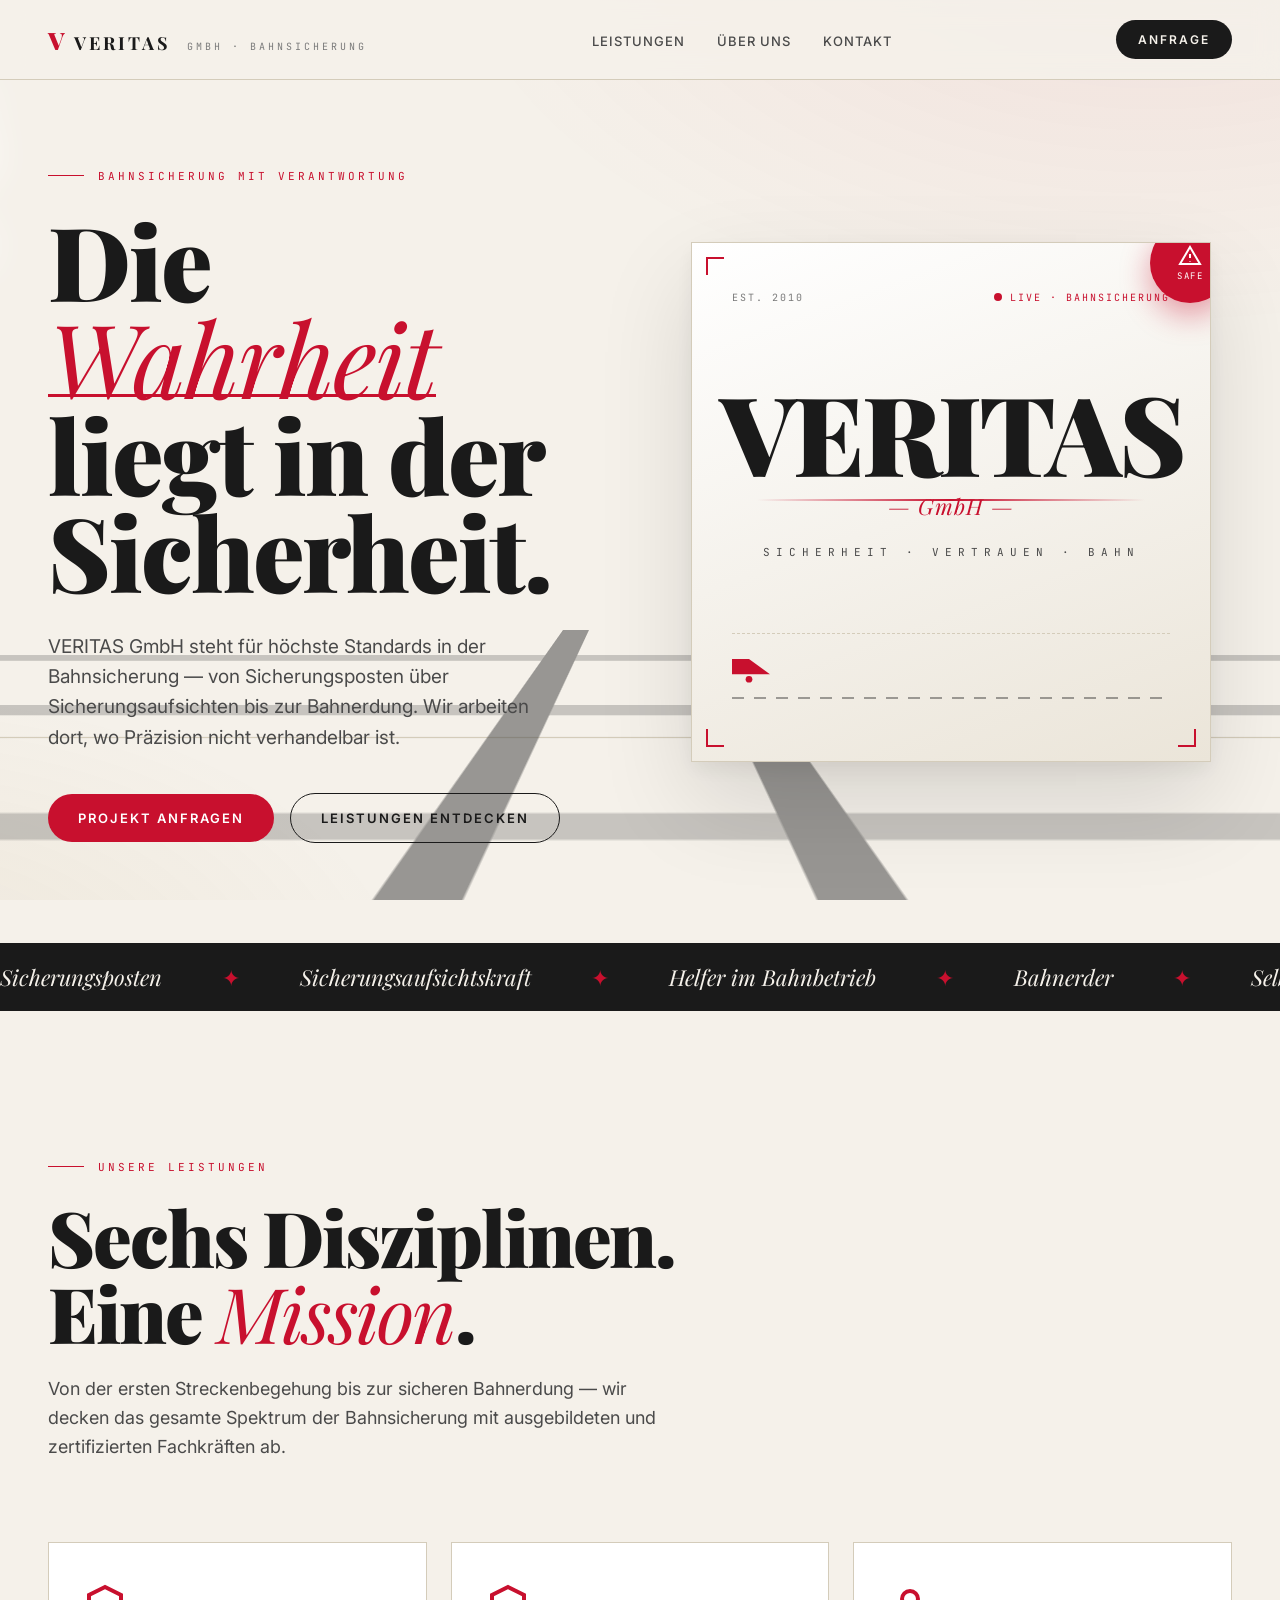
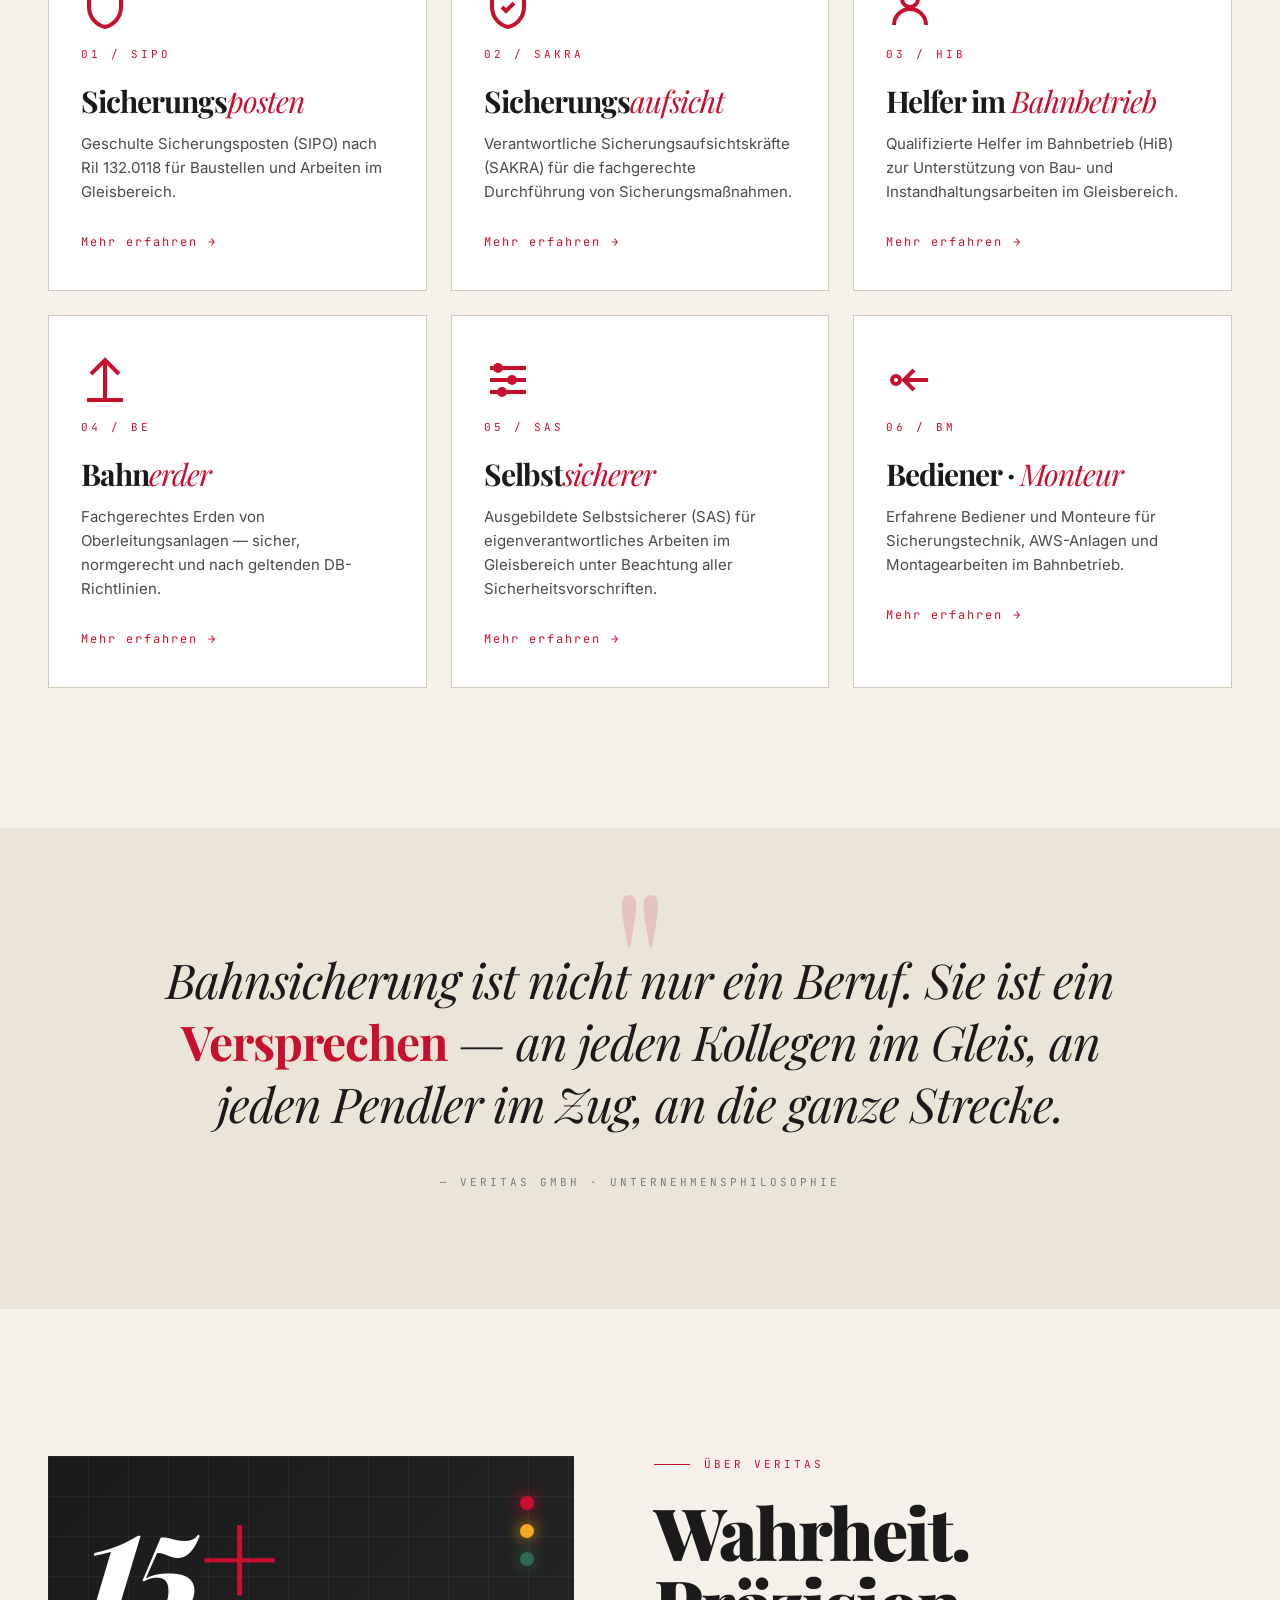
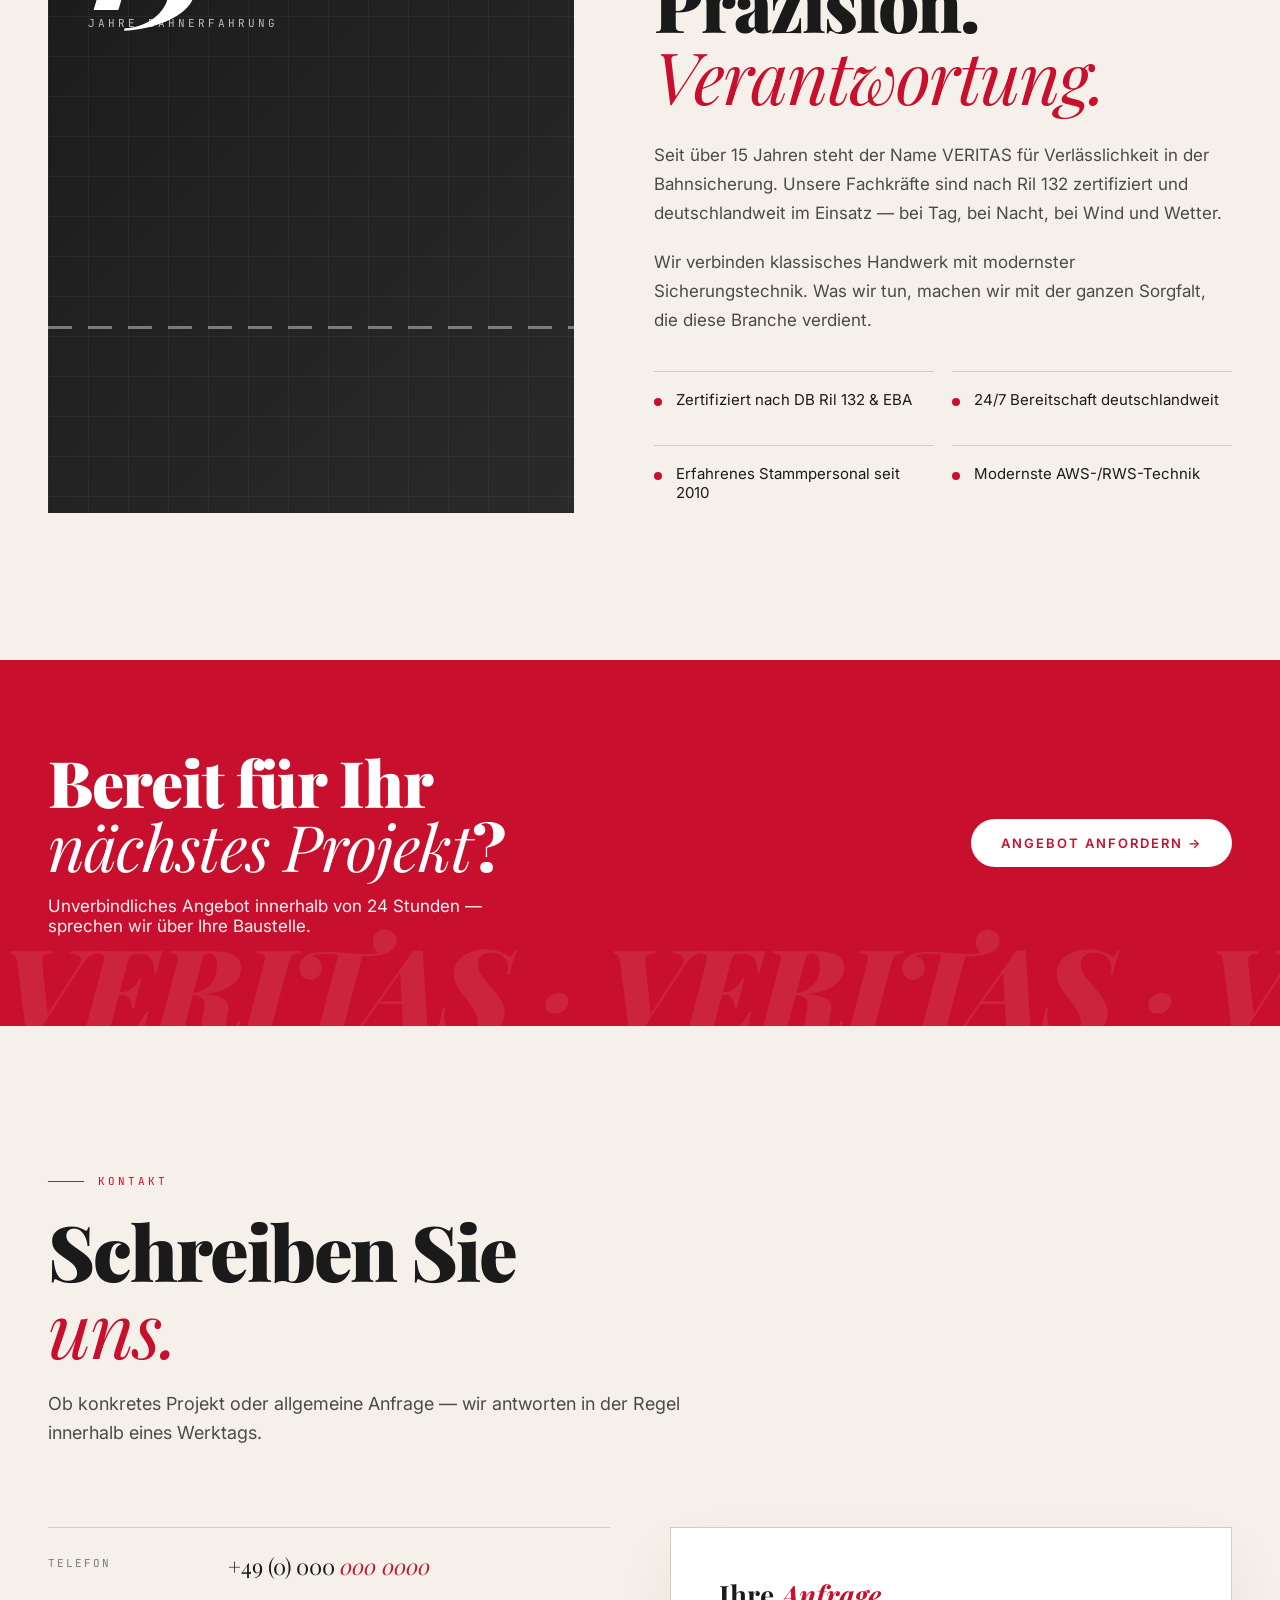
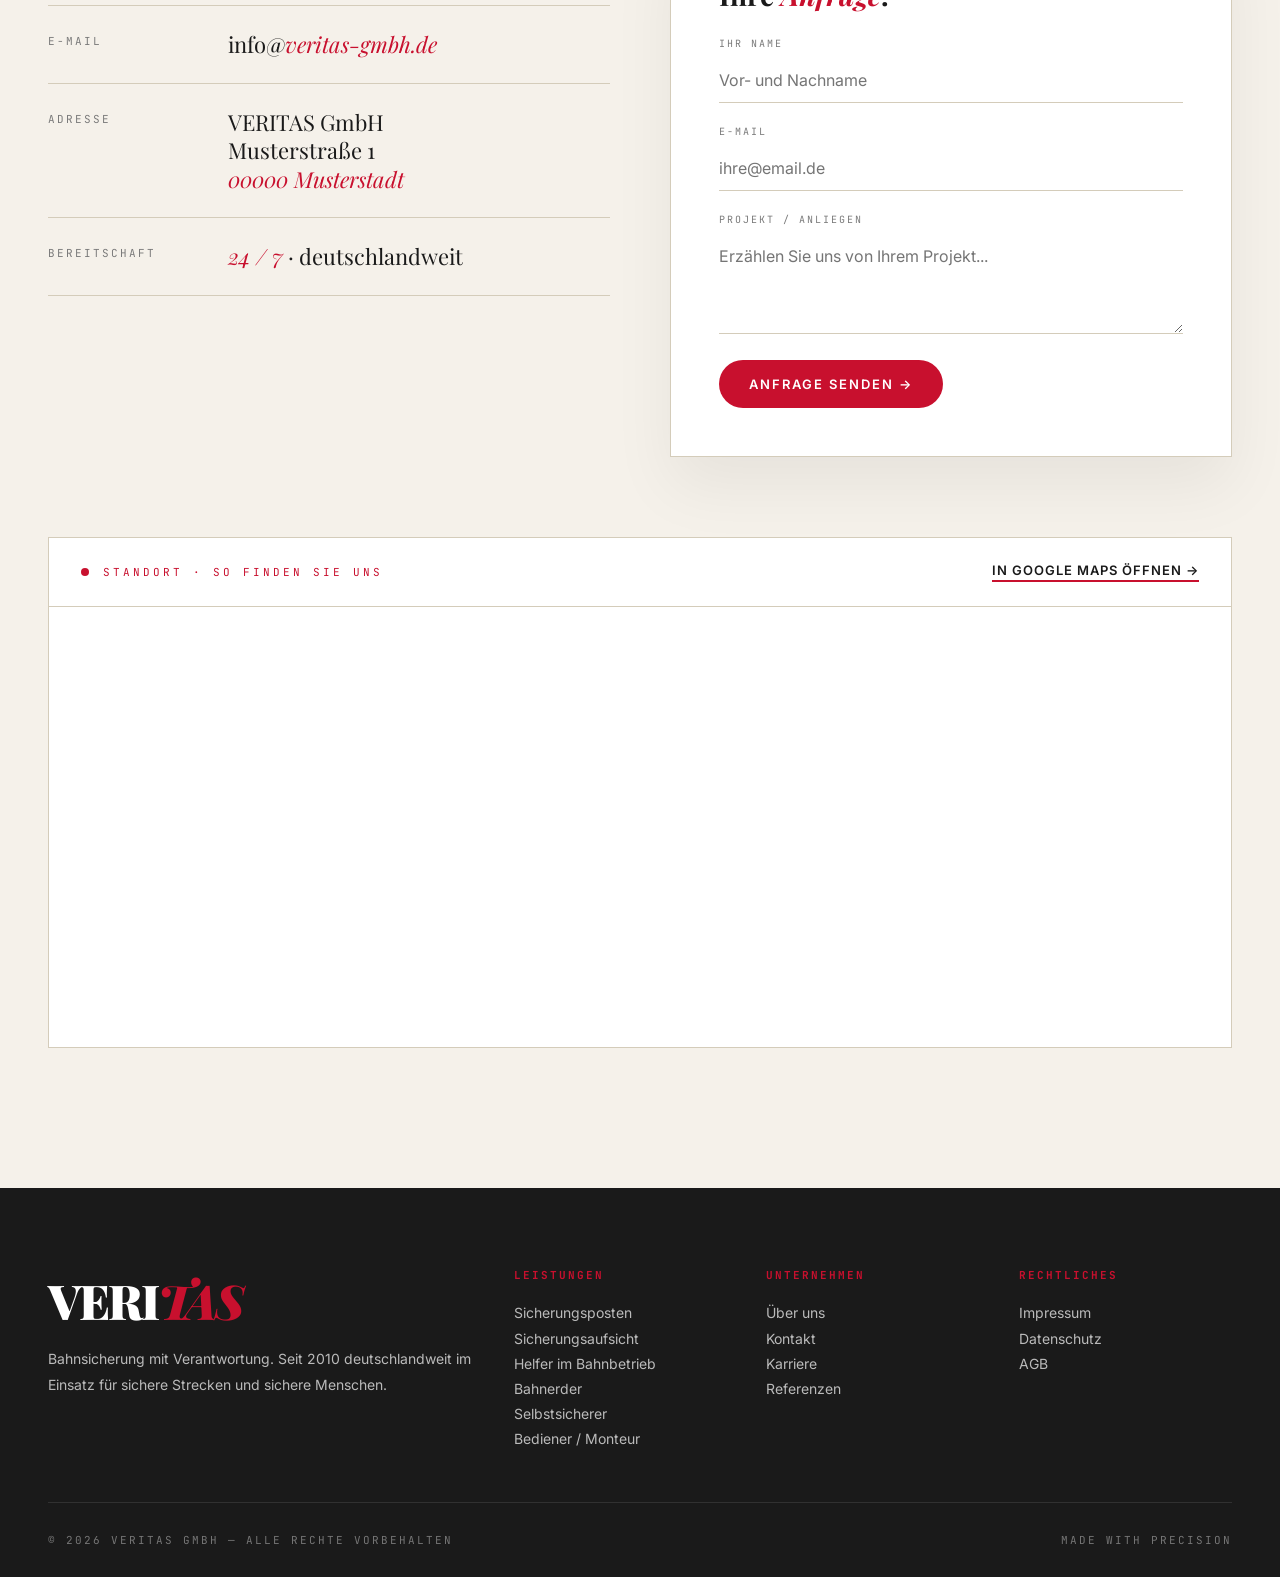
==== commit 1ecd392b: "Replace homepage with VERITAS GmbH Bahnsicherung design Install the VERITAS railway-safety landing p" ====
--- a/index.html
+++ b/index.html
@@ -1,418 +1,940 @@
 <!DOCTYPE html>
 <html lang="de">
 <head>
-  <meta charset="UTF-8" />
-  <meta name="viewport" content="width=device-width, initial-scale=1.0" />
-  <meta name="description" content="Penalty Burger – handgemachte Smash Burger, knusprige Fries und eiskalte Drinks. Frisch, regional, mit Liebe gegrillt." />
-  <meta name="theme-color" content="#0c0c0e" />
-  <title>Penalty Burger – Volltreffer für deinen Hunger</title>
-  <link rel="preconnect" href="https://fonts.googleapis.com" />
-  <link rel="preconnect" href="https://fonts.gstatic.com" crossorigin />
-  <link href="https://fonts.googleapis.com/css2?family=Anton&family=Inter:wght@400;500;600;700;800&display=swap" rel="stylesheet" />
-  <link rel="stylesheet" href="assets/css/style.css" />
-  <link rel="icon" href="data:image/svg+xml,<svg xmlns='http://www.w3.org/2000/svg' viewBox='0 0 100 100'><text y='.9em' font-size='90'>🍔</text></svg>" />
+<meta charset="UTF-8" />
+<meta name="viewport" content="width=device-width, initial-scale=1.0" />
+<meta name="description" content="VERITAS GmbH — Bahnsicherung mit Verantwortung. Sicherungsposten, Sicherungsaufsicht, Helfer im Bahnbetrieb, Bahnerder und mehr. Deutschlandweit, 24/7." />
+<title>VERITAS GmbH — Bahnsicherung mit Verantwortung</title>
+<link rel="preconnect" href="https://fonts.googleapis.com">
+<link rel="preconnect" href="https://fonts.gstatic.com" crossorigin>
+<link href="https://fonts.googleapis.com/css2?family=Playfair+Display:ital,wght@0,400;0,700;0,900;1,400&family=Inter:wght@300;400;500;600;700&family=JetBrains+Mono:wght@400;600&display=swap" rel="stylesheet">
+<style>
+  :root{
+    --bg:#f5f1ea;          /* warmes Off-White */
+    --bg-2:#ebe5d9;
+    --bg-3:#e0d8c7;
+    --ink:#1a1a1a;
+    --ink-soft:#4a4a4a;
+    --ink-dim:#7a7a7a;
+    --line:#d4ccba;
+    --accent:#c8102e;      /* Bahn-Rot / DB-Rot */
+    --accent-dark:#9b0c24;
+    --gold:#a07a2a;
+    --safe-green:#2d6a4f;
+  }
+  *{margin:0;padding:0;box-sizing:border-box}
+  html,body{background:var(--bg);color:var(--ink);font-family:'Inter',sans-serif;overflow-x:hidden;scroll-behavior:smooth}
+
+  /* ====== Hintergrund-Stage: Landschaft & Bewegung ====== */
+  .bg-stage{
+    position:fixed;inset:0;z-index:0;overflow:hidden;pointer-events:none;
+  }
+  /* Sanftes Papier-/Noise-Gefühl */
+  .bg-stage::before{
+    content:"";position:absolute;inset:0;
+    background:
+      radial-gradient(1200px 700px at 90% -10%, rgba(200,16,46,.08), transparent 60%),
+      radial-gradient(900px 500px at -10% 110%, rgba(160,122,42,.08), transparent 60%);
+  }
+  /* Horizont-Linie */
+  .horizon{
+    position:absolute;left:0;right:0;bottom:18%;height:1px;background:var(--line);
+    box-shadow:0 0 0 1px rgba(0,0,0,.02);
+  }
+  /* Schienen in Perspektive (CSS only) */
+  .perspective-rails{
+    position:absolute;left:50%;bottom:0;transform:translateX(-50%);
+    width:100%;height:30vh;perspective:300px;perspective-origin:50% 0;
+    opacity:.55;
+  }
+  .perspective-rails .floor{
+    position:absolute;left:-50%;right:-50%;top:0;bottom:0;
+    transform:rotateX(70deg);transform-origin:50% 0;
+    background-image:
+      /* Schwellen */
+      repeating-linear-gradient(0deg, transparent 0 60px, rgba(74,74,74,.5) 60px 70px),
+      /* zwei Schienenstränge */
+      linear-gradient(90deg,
+        transparent 47%, #4a4a4a 47%, #4a4a4a 48%,
+        transparent 48%, transparent 52%,
+        #4a4a4a 52%, #4a4a4a 53%, transparent 53%);
+    animation: railMove 1.6s linear infinite;
+  }
+  @keyframes railMove{
+    from{background-position:0 0, 0 0}
+    to{background-position:0 130px, 0 0}
+  }
+  /* Wolken/Lichtstreifen */
+  .cloud{
+    position:absolute;height:60px;border-radius:60px;
+    background:rgba(255,255,255,.6);filter:blur(20px);
+  }
+  .cloud.c1{width:300px;top:14%;left:-300px;animation:drift 38s linear infinite}
+  .cloud.c2{width:200px;top:24%;left:-200px;animation:drift 52s linear infinite 4s;opacity:.7}
+  .cloud.c3{width:240px;top:8%;left:-240px;animation:drift 44s linear infinite 12s;opacity:.5}
+  @keyframes drift{
+    from{transform:translateX(0)}
+    to{transform:translateX(calc(100vw + 400px))}
+  }
+  /* Vorbeifahrender Zug im Hintergrund */
+  .bg-train{
+    position:absolute;bottom:21%;left:-30%;width:400px;height:60px;
+    color:var(--ink);opacity:.18;
+    animation: bgTrain 14s linear infinite;
+  }
+  @keyframes bgTrain{
+    0%{transform:translateX(0)}
+    100%{transform:translateX(calc(100vw + 500px))}
+  }
+
+  /* ====== Wrapper ====== */
+  .wrap{position:relative;z-index:2}
+
+  /* ====== NAV ====== */
+  nav{
+    position:fixed;top:0;left:0;right:0;z-index:50;
+    display:flex;align-items:center;justify-content:space-between;
+    padding:20px 48px;
+    background:rgba(245,241,234,.85);backdrop-filter:blur(12px);
+    border-bottom:1px solid var(--line);
+  }
+  nav .brand{
+    display:flex;align-items:baseline;gap:10px;
+  }
+  nav .brand .v-mark{
+    font-family:'Playfair Display';font-weight:900;font-size:24px;
+    color:var(--accent);letter-spacing:-1px;
+  }
+  nav .brand .v-name{
+    font-family:'Playfair Display';font-weight:700;font-size:18px;
+    letter-spacing:3px;
+  }
+  nav .brand .v-sub{
+    font-family:'JetBrains Mono';font-size:10px;color:var(--ink-dim);
+    letter-spacing:3px;margin-left:6px;
+  }
+  nav ul{display:flex;gap:32px;list-style:none}
+  nav ul a{
+    color:var(--ink-soft);text-decoration:none;font-size:13px;
+    letter-spacing:1px;text-transform:uppercase;font-weight:500;
+    position:relative;padding:4px 0;transition:.2s;
+  }
+  nav ul a::after{
+    content:"";position:absolute;left:0;bottom:0;width:0;height:1px;
+    background:var(--accent);transition:.3s;
+  }
+  nav ul a:hover{color:var(--accent)}
+  nav ul a:hover::after{width:100%}
+  nav .cta{
+    background:var(--ink);color:var(--bg);border:0;padding:12px 22px;
+    font-family:'Inter';font-weight:600;font-size:12px;letter-spacing:2px;
+    text-transform:uppercase;cursor:pointer;border-radius:999px;transition:.25s;
+  }
+  nav .cta:hover{background:var(--accent);transform:translateY(-2px)}
+
+  /* ====== HERO ====== */
+  .hero{
+    min-height:100vh;padding:160px 48px 100px;
+    display:grid;grid-template-columns:1fr 1fr;gap:60px;align-items:center;
+    position:relative;
+  }
+  .hero-left .eyebrow{
+    display:inline-flex;align-items:center;gap:14px;
+    font-family:'JetBrains Mono';font-size:11px;letter-spacing:3px;
+    text-transform:uppercase;color:var(--accent);margin-bottom:28px;
+  }
+  .hero-left .eyebrow::before{
+    content:"";width:36px;height:1px;background:var(--accent);
+  }
+  .hero-left h1{
+    font-family:'Playfair Display';font-weight:900;
+    font-size:clamp(56px, 8vw, 124px);line-height:.95;letter-spacing:-2px;
+    color:var(--ink);margin-bottom:32px;
+  }
+  .hero-left h1 em{
+    font-style:italic;font-weight:400;color:var(--accent);
+    position:relative;display:inline-block;
+  }
+  .hero-left h1 em::after{
+    content:"";position:absolute;left:0;right:0;bottom:8%;height:3px;
+    background:var(--accent);transform-origin:left;transform:scaleX(0);
+    animation:underline 1s 1s ease-out forwards;
+  }
+  @keyframes underline{to{transform:scaleX(1)}}
+  .hero-left p.lead{
+    font-size:19px;line-height:1.6;color:var(--ink-soft);max-width:520px;
+    margin-bottom:40px;font-weight:400;
+  }
+  .hero-ctas{display:flex;gap:16px;flex-wrap:wrap;align-items:center}
+  .btn{
+    padding:16px 30px;font-family:'Inter';font-weight:600;font-size:13px;
+    letter-spacing:2px;text-transform:uppercase;cursor:pointer;border:0;
+    transition:.25s;text-decoration:none;display:inline-flex;align-items:center;gap:10px;
+    border-radius:999px;
+  }
+  .btn-primary{background:var(--accent);color:#fff}
+  .btn-primary:hover{background:var(--accent-dark);transform:translateY(-3px);box-shadow:0 16px 40px rgba(200,16,46,.25)}
+  .btn-ghost{
+    background:transparent;color:var(--ink);border:1px solid var(--ink);
+  }
+  .btn-ghost:hover{background:var(--ink);color:var(--bg)}
+
+  /* ====== HERO RIGHT: Logo-Schriftzug + Bahn-Szene ====== */
+  .hero-right{
+    position:relative;display:flex;align-items:center;justify-content:center;
+    min-height:540px;
+  }
+  .logo-card{
+    position:relative;width:100%;max-width:520px;aspect-ratio:1;
+    background:linear-gradient(160deg, #fff 0%, var(--bg-2) 100%);
+    border:1px solid var(--line);
+    box-shadow:
+      0 40px 90px rgba(0,0,0,.12),
+      0 8px 20px rgba(0,0,0,.06);
+    display:flex;flex-direction:column;
+    padding:48px 40px;overflow:hidden;
+  }
+  /* Eck-Marker im Stil von Druck-/Schnittmarken */
+  .corner{position:absolute;width:18px;height:18px;border:2px solid var(--accent)}
+  .corner.tl{top:14px;left:14px;border-right:0;border-bottom:0}
+  .corner.tr{top:14px;right:14px;border-left:0;border-bottom:0}
+  .corner.bl{bottom:14px;left:14px;border-right:0;border-top:0}
+  .corner.br{bottom:14px;right:14px;border-left:0;border-top:0}
+
+  .logo-card .meta{
+    display:flex;justify-content:space-between;
+    font-family:'JetBrains Mono';font-size:10px;letter-spacing:2px;
+    color:var(--ink-dim);text-transform:uppercase;
+  }
+  .logo-card .meta .pulse{
+    display:inline-flex;align-items:center;gap:8px;color:var(--accent);
+  }
+  .logo-card .meta .pulse::before{
+    content:"";width:8px;height:8px;border-radius:50%;background:var(--accent);
+    animation:livePulse 1.6s infinite;
+  }
+  @keyframes livePulse{
+    0%,100%{box-shadow:0 0 0 0 rgba(200,16,46,.5)}
+    50%{box-shadow:0 0 0 10px rgba(200,16,46,0)}
+  }
+
+  /* VERITAS Schriftzug */
+  .veritas-mark{
+    flex:1;display:flex;flex-direction:column;justify-content:center;align-items:center;
+    text-align:center;position:relative;
+  }
+  .veritas-mark .v-name{
+    font-family:'Playfair Display';font-weight:900;
+    font-size:clamp(64px, 10vw, 110px);letter-spacing:-3px;line-height:1;
+    color:var(--ink);position:relative;
+  }
+  .veritas-mark .v-name::after{
+    content:"";position:absolute;left:8%;right:8%;bottom:-14px;height:2px;
+    background:linear-gradient(90deg, transparent, var(--accent), transparent);
+  }
+  .veritas-mark .v-tag{
+    margin-top:24px;font-family:'JetBrains Mono';font-size:11px;letter-spacing:6px;
+    color:var(--ink-soft);text-transform:uppercase;
+  }
+  .veritas-mark .v-gmbh{
+    font-family:'Playfair Display';font-style:italic;font-size:22px;
+    color:var(--accent);margin-top:4px;letter-spacing:1px;
+  }
+
+  /* Mini-Bahnszene unten in der Karte */
+  .mini-scene{
+    height:80px;position:relative;margin-top:auto;overflow:hidden;
+    border-top:1px dashed var(--line);padding-top:20px;
+  }
+  .mini-scene .mini-rail{
+    position:absolute;left:0;right:0;bottom:14px;height:2px;
+    background:repeating-linear-gradient(90deg, var(--ink) 0 12px, transparent 12px 22px);
+    opacity:.4;
+  }
+  .mini-scene .mini-train{
+    position:absolute;bottom:18px;left:-25%;
+    animation:miniTrain 5s linear infinite;
+  }
+  @keyframes miniTrain{
+    0%{transform:translateX(0)}
+    100%{transform:translateX(calc(100vw + 200px))}
+  }
+  .mini-scene .mini-train svg{height:42px;width:auto;color:var(--accent)}
+
+  /* Warndreieck-Badge */
+  .warn-badge{
+    position:absolute;top:-20px;right:-20px;width:80px;height:80px;
+    background:var(--accent);color:#fff;border-radius:50%;
+    display:flex;align-items:center;justify-content:center;flex-direction:column;
+    font-family:'JetBrains Mono';font-size:9px;letter-spacing:1.5px;text-transform:uppercase;
+    box-shadow:0 12px 30px rgba(200,16,46,.4);
+    animation:badgeRotate 12s linear infinite;
+  }
+  @keyframes badgeRotate{to{transform:rotate(360deg)}}
+  .warn-badge svg{width:24px;height:24px;margin-bottom:2px}
+
+  /* ====== Stats Marquee ====== */
+  .marquee{
+    background:var(--ink);color:var(--bg);overflow:hidden;padding:18px 0;
+    border-block:1px solid var(--ink);
+  }
+  .marquee-track{
+    display:flex;gap:60px;white-space:nowrap;animation:marqueeScroll 30s linear infinite;
+  }
+  .marquee-track span{
+    font-family:'Playfair Display';font-style:italic;font-size:22px;
+    display:inline-flex;align-items:center;gap:60px;
+  }
+  .marquee-track span::after{
+    content:"✦";color:var(--accent);font-style:normal;
+  }
+  @keyframes marqueeScroll{
+    from{transform:translateX(0)}
+    to{transform:translateX(-50%)}
+  }
+
+  /* ====== Sections ====== */
+  section{padding:140px 48px;position:relative}
+  .section-head{margin-bottom:80px;max-width:900px}
+  .section-head .label{
+    display:inline-flex;align-items:center;gap:14px;
+    font-family:'JetBrains Mono';font-size:11px;letter-spacing:3px;
+    text-transform:uppercase;color:var(--accent);margin-bottom:24px;
+  }
+  .section-head .label::before{content:"";width:36px;height:1px;background:var(--accent)}
+  .section-head h2{
+    font-family:'Playfair Display';font-weight:900;
+    font-size:clamp(48px, 6vw, 88px);line-height:1;letter-spacing:-2px;
+  }
+  .section-head h2 em{font-style:italic;font-weight:400;color:var(--accent)}
+  .section-head .sub{
+    font-size:18px;line-height:1.6;color:var(--ink-soft);max-width:640px;margin-top:24px;
+  }
+
+  /* ====== Leistungen ====== */
+  .services{
+    display:grid;grid-template-columns:repeat(3,1fr);gap:24px;
+  }
+  .service{
+    background:#fff;padding:40px 32px;border:1px solid var(--line);
+    position:relative;transition:.35s;cursor:pointer;overflow:hidden;
+  }
+  .service::before{
+    content:"";position:absolute;left:0;top:0;width:100%;height:0;
+    background:var(--ink);transition:.4s;z-index:0;
+  }
+  .service:hover::before{height:100%}
+  .service:hover{transform:translateY(-6px);box-shadow:0 30px 60px rgba(0,0,0,.12)}
+  .service:hover *{color:var(--bg)!important}
+  .service:hover .num,.service:hover .arrow{color:var(--accent)!important}
+  .service > *{position:relative;z-index:1}
+  .service .num{
+    font-family:'JetBrains Mono';font-size:11px;color:var(--accent);
+    letter-spacing:3px;
+  }
+  .service h3{
+    font-family:'Playfair Display';font-weight:700;font-size:30px;
+    margin:24px 0 8px;line-height:1.1;letter-spacing:-1px;
+  }
+  .service h3 em{font-style:italic;font-weight:400;color:var(--accent)}
+  .service .desc{color:var(--ink-soft);line-height:1.6;font-size:15px;margin-top:14px}
+  .service .icon{
+    width:48px;height:48px;color:var(--accent);margin-bottom:12px;
+    transition:.3s;
+  }
+  .service:hover .icon{transform:rotate(-8deg) scale(1.1)}
+  .service .arrow{
+    margin-top:30px;font-family:'JetBrains Mono';font-size:12px;color:var(--accent);
+    letter-spacing:2px;display:flex;align-items:center;gap:10px;
+  }
+  .service .arrow::after{
+    content:"→";transition:.3s;
+  }
+  .service:hover .arrow::after{transform:translateX(6px)}
+
+  /* ====== Manifest / Quote ====== */
+  .manifest{
+    background:var(--bg-2);padding:120px 48px;text-align:center;
+    position:relative;overflow:hidden;
+  }
+  .manifest .quote-mark{
+    font-family:'Playfair Display';font-size:200px;line-height:0.5;color:var(--accent);
+    opacity:.15;position:absolute;top:80px;left:50%;transform:translateX(-50%);
+  }
+  .manifest blockquote{
+    font-family:'Playfair Display';font-weight:400;font-style:italic;
+    font-size:clamp(28px, 4vw, 48px);line-height:1.3;letter-spacing:-1px;
+    max-width:1000px;margin:0 auto;position:relative;z-index:1;
+  }
+  .manifest blockquote strong{color:var(--accent);font-style:normal;font-weight:700}
+  .manifest .cite{
+    margin-top:40px;font-family:'JetBrains Mono';font-size:11px;
+    letter-spacing:3px;text-transform:uppercase;color:var(--ink-dim);
+  }
+
+  /* ====== Über uns ====== */
+  .about{
+    display:grid;grid-template-columns:1fr 1.1fr;gap:80px;align-items:center;
+  }
+  .about-visual{
+    aspect-ratio:4/5;background:linear-gradient(135deg, var(--ink) 0%, #2a2a2a 100%);
+    position:relative;overflow:hidden;
+  }
+  .about-visual .grid-lines{
+    position:absolute;inset:0;
+    background-image:
+      linear-gradient(rgba(255,255,255,.04) 1px, transparent 1px),
+      linear-gradient(90deg, rgba(255,255,255,.04) 1px, transparent 1px);
+    background-size:40px 40px;
+  }
+  .about-visual .big-train{
+    position:absolute;bottom:30%;left:-100%;width:80%;
+    animation:bigTrain 8s linear infinite;
+  }
+  @keyframes bigTrain{
+    0%{transform:translateX(0)}
+    100%{transform:translateX(250%)}
+  }
+  .about-visual .big-train svg{width:100%;color:var(--accent)}
+  .about-visual .ground{
+    position:absolute;left:0;right:0;bottom:28%;height:3px;
+    background:repeating-linear-gradient(90deg,#fff 0 24px,transparent 24px 40px);
+    opacity:.4;
+  }
+  .about-visual .stat-overlay{
+    position:absolute;top:40px;left:40px;color:#fff;
+  }
+  .about-visual .stat-overlay .big-num{
+    font-family:'Playfair Display';font-weight:900;font-size:140px;line-height:.8;
+    color:var(--accent);letter-spacing:-4px;
+  }
+  .about-visual .stat-overlay .big-num em{font-style:italic;color:#fff}
+  .about-visual .stat-overlay .sub{
+    font-family:'JetBrains Mono';font-size:11px;letter-spacing:3px;
+    text-transform:uppercase;margin-top:8px;opacity:.7;
+  }
+  .about-visual .signals{position:absolute;right:40px;top:40px;display:flex;flex-direction:column;gap:14px}
+  .about-visual .signals span{
+    width:14px;height:14px;border-radius:50%;background:var(--accent);
+    box-shadow:0 0 16px var(--accent);animation:livePulse 1.6s infinite;
+  }
+  .about-visual .signals span:nth-child(2){background:#f5a623;box-shadow:0 0 16px #f5a623;animation-delay:.3s}
+  .about-visual .signals span:nth-child(3){background:var(--safe-green);box-shadow:0 0 16px var(--safe-green);animation-delay:.6s}
+
+  .about-text h2{
+    font-family:'Playfair Display';font-weight:900;font-size:72px;line-height:1;
+    letter-spacing:-2px;margin-bottom:30px;
+  }
+  .about-text h2 em{font-style:italic;font-weight:400;color:var(--accent)}
+  .about-text p{font-size:17px;line-height:1.7;color:var(--ink-soft);margin-bottom:20px}
+  .about-features{margin-top:36px;display:grid;grid-template-columns:1fr 1fr;gap:18px;list-style:none}
+  .about-features li{
+    display:flex;gap:14px;align-items:flex-start;font-size:15px;
+    padding:18px 0;border-top:1px solid var(--line);
+  }
+  .about-features li::before{
+    content:"";flex-shrink:0;width:8px;height:8px;background:var(--accent);
+    border-radius:50%;margin-top:8px;
+  }
+
+  /* ====== CTA Strip ====== */
+  .cta-strip{
+    background:var(--accent);color:#fff;padding:90px 48px;
+    display:grid;grid-template-columns:1.5fr 1fr;gap:40px;align-items:center;
+    position:relative;overflow:hidden;
+  }
+  .cta-strip::after{
+    content:"VERITAS · VERITAS · VERITAS · VERITAS · ";
+    position:absolute;bottom:-40px;left:0;white-space:nowrap;
+    font-family:'Playfair Display';font-weight:900;font-style:italic;
+    font-size:120px;opacity:.08;letter-spacing:-2px;
+    animation:scrollText 30s linear infinite;
+  }
+  @keyframes scrollText{
+    from{transform:translateX(0)}
+    to{transform:translateX(-50%)}
+  }
+  .cta-strip h2{
+    font-family:'Playfair Display';font-weight:900;font-size:clamp(40px,5vw,72px);
+    line-height:1;letter-spacing:-1px;position:relative;z-index:1;
+  }
+  .cta-strip h2 em{font-style:italic;font-weight:400}
+  .cta-strip p{margin-top:18px;font-size:17px;max-width:500px;position:relative;z-index:1;opacity:.95}
+  .cta-strip .btn{
+    background:#fff;color:var(--accent);justify-self:end;position:relative;z-index:1;
+  }
+  .cta-strip .btn:hover{background:var(--ink);color:#fff}
+
+  /* ====== Kontakt ====== */
+  .contact{display:grid;grid-template-columns:1fr 1fr;gap:60px;align-items:start}
+  .contact-info .info-item{
+    border-top:1px solid var(--line);padding:24px 0;display:grid;
+    grid-template-columns:160px 1fr;gap:20px;align-items:start;
+  }
+  .contact-info .info-item:last-child{border-bottom:1px solid var(--line)}
+  .contact-info .info-item .k{
+    font-family:'JetBrains Mono';font-size:11px;color:var(--ink-dim);
+    letter-spacing:2px;text-transform:uppercase;padding-top:4px;
+  }
+  .contact-info .info-item .v{
+    font-family:'Playfair Display';font-size:22px;line-height:1.3;font-weight:400;
+  }
+  .contact-info .info-item .v em{font-style:italic;color:var(--accent)}
+
+  .contact-form{
+    background:#fff;padding:48px;border:1px solid var(--line);
+    box-shadow:0 30px 60px rgba(0,0,0,.06);
+  }
+  .contact-form h3{
+    font-family:'Playfair Display';font-weight:700;font-size:28px;margin-bottom:24px;
+  }
+  .contact-form h3 em{font-style:italic;color:var(--accent)}
+  .contact-form .field{margin-bottom:22px}
+  .contact-form label{
+    display:block;font-family:'JetBrains Mono';font-size:10px;
+    color:var(--ink-dim);letter-spacing:2px;text-transform:uppercase;margin-bottom:8px;
+  }
+  .contact-form input, .contact-form textarea{
+    width:100%;background:transparent;border:0;border-bottom:1px solid var(--line);
+    padding:12px 0;color:var(--ink);font-family:'Inter';font-size:16px;outline:none;
+    transition:.2s;
+  }
+  .contact-form input:focus, .contact-form textarea:focus{border-color:var(--accent)}
+  .contact-form textarea{resize:vertical;min-height:100px}
+
+  /* ====== Map ====== */
+  .map-wrap{
+    margin-top:80px;border:1px solid var(--line);position:relative;
+    background:#fff;overflow:hidden;
+  }
+  .map-head{
+    display:flex;justify-content:space-between;align-items:center;
+    padding:24px 32px;border-bottom:1px solid var(--line);
+  }
+  .map-head .m-title{
+    font-family:'JetBrains Mono';font-size:11px;color:var(--accent);
+    letter-spacing:3px;text-transform:uppercase;display:flex;align-items:center;gap:14px;
+  }
+  .map-head .m-title::before{
+    content:"";width:8px;height:8px;border-radius:50%;background:var(--accent);
+    animation:livePulse 1.6s infinite;
+  }
+  .map-head .m-link{
+    font-family:'Inter';font-weight:600;font-size:13px;color:var(--ink);
+    text-decoration:none;letter-spacing:1px;text-transform:uppercase;
+    border-bottom:2px solid var(--accent);padding-bottom:2px;transition:.2s;
+  }
+  .map-head .m-link:hover{color:var(--accent)}
+  .map-frame{position:relative;height:440px;width:100%}
+  .map-frame iframe{width:100%;height:100%;border:0;display:block;filter:grayscale(.4) contrast(1.05)}
+
+  /* ====== Footer ====== */
+  footer{
+    background:var(--ink);color:var(--bg);padding:80px 48px 30px;
+  }
+  .footer-top{
+    display:grid;grid-template-columns:2fr 1fr 1fr 1fr;gap:40px;
+    border-bottom:1px solid rgba(255,255,255,.1);padding-bottom:50px;margin-bottom:30px;
+  }
+  .footer-top .col h4{
+    font-family:'JetBrains Mono';font-size:11px;letter-spacing:2px;
+    text-transform:uppercase;color:var(--accent);margin-bottom:18px;
+  }
+  .footer-top .col p, .footer-top .col a{
+    color:rgba(255,255,255,.7);font-size:14px;line-height:1.8;
+    text-decoration:none;display:block;transition:.2s;
+  }
+  .footer-top .col a:hover{color:var(--accent)}
+  .footer-top .col.brand-col .v-big{
+    font-family:'Playfair Display';font-weight:900;font-size:48px;
+    color:#fff;letter-spacing:-2px;margin-bottom:14px;
+  }
+  .footer-top .col.brand-col .v-big em{font-style:italic;color:var(--accent)}
+  .footer-bottom{
+    display:flex;justify-content:space-between;align-items:center;
+    font-family:'JetBrains Mono';font-size:11px;letter-spacing:2px;
+    color:rgba(255,255,255,.4);text-transform:uppercase;
+  }
+
+  /* ====== Responsive ====== */
+  @media (max-width: 960px){
+    nav{padding:14px 20px}
+    nav ul{display:none}
+    nav .brand .v-sub{display:none}
+    .hero{grid-template-columns:1fr;padding:130px 22px 70px;gap:50px}
+    section{padding:90px 22px}
+    .services{grid-template-columns:1fr}
+    .about{grid-template-columns:1fr;gap:50px}
+    .about-features{grid-template-columns:1fr}
+    .cta-strip{grid-template-columns:1fr;padding:60px 22px;text-align:center}
+    .cta-strip .btn{justify-self:center}
+    .contact{grid-template-columns:1fr}
+    .contact-form{padding:30px 22px}
+    .map-frame{height:320px}
+    .footer-top{grid-template-columns:1fr 1fr;gap:30px}
+    .footer-bottom{flex-direction:column;gap:14px;text-align:center}
+    .manifest{padding:80px 22px}
+  }
+</style>
 </head>
 <body>
-  <!-- ===== Animated SVG sprite (moving food illustrations) ===== -->
-  <svg class="svg-sprite" aria-hidden="true" focusable="false" xmlns="http://www.w3.org/2000/svg">
-    <defs>
-      <linearGradient id="gBun" x1="0" y1="0" x2="0" y2="1"><stop offset="0" stop-color="#f3b95f"/><stop offset="1" stop-color="#cf8431"/></linearGradient>
-      <linearGradient id="gBunBtm" x1="0" y1="0" x2="0" y2="1"><stop offset="0" stop-color="#d18f43"/><stop offset="1" stop-color="#a5631f"/></linearGradient>
-      <linearGradient id="gFry" x1="0" y1="0" x2="0" y2="1"><stop offset="0" stop-color="#ffd84d"/><stop offset="1" stop-color="#f3a712"/></linearGradient>
-      <linearGradient id="gShake" x1="0" y1="0" x2="0" y2="1"><stop offset="0" stop-color="#ffd1e0"/><stop offset="1" stop-color="#f48fb1"/></linearGradient>
-    </defs>
-
-    <!-- BURGER -->
-    <symbol id="ic-burger" viewBox="0 0 100 100">
-      <g fill="none" stroke="#fff" stroke-width="2.4" stroke-linecap="round">
-        <path d="M38 24 q-5 -6 0 -12 q5 -6 0 -12" opacity="0"><animate attributeName="opacity" values="0;.5;0" dur="2.6s" repeatCount="indefinite"/><animateTransform attributeName="transform" type="translate" values="0 4;0 -6;0 4" dur="2.6s" repeatCount="indefinite"/></path>
-        <path d="M50 22 q-5 -6 0 -12 q5 -6 0 -12" opacity="0"><animate attributeName="opacity" values="0;.5;0" dur="2.6s" begin=".8s" repeatCount="indefinite"/><animateTransform attributeName="transform" type="translate" values="0 4;0 -6;0 4" dur="2.6s" begin=".8s" repeatCount="indefinite"/></path>
-        <path d="M62 24 q-5 -6 0 -12 q5 -6 0 -12" opacity="0"><animate attributeName="opacity" values="0;.5;0" dur="2.6s" begin="1.5s" repeatCount="indefinite"/><animateTransform attributeName="transform" type="translate" values="0 4;0 -6;0 4" dur="2.6s" begin="1.5s" repeatCount="indefinite"/></path>
-      </g>
-      <g>
-        <animateTransform attributeName="transform" type="translate" values="0 0;0 -2.5;0 0" dur="3s" repeatCount="indefinite"/>
-        <path d="M16 48 Q50 14 84 48 Z" fill="url(#gBun)"/>
-        <g fill="#fff4d9">
-          <ellipse cx="40" cy="40" rx="2.4" ry="1.3" transform="rotate(-18 40 40)"><animate attributeName="opacity" values=".35;1;.35" dur="2.5s" repeatCount="indefinite"/></ellipse>
-          <ellipse cx="52" cy="34" rx="2.4" ry="1.3"><animate attributeName="opacity" values=".35;1;.35" dur="2.5s" begin=".6s" repeatCount="indefinite"/></ellipse>
-          <ellipse cx="62" cy="40" rx="2.4" ry="1.3" transform="rotate(18 62 40)"><animate attributeName="opacity" values=".35;1;.35" dur="2.5s" begin="1.1s" repeatCount="indefinite"/></ellipse>
-          <ellipse cx="49" cy="44" rx="2.2" ry="1.2"><animate attributeName="opacity" values=".35;1;.35" dur="2.5s" begin="1.6s" repeatCount="indefinite"/></ellipse>
-        </g>
-        <path d="M15 48 h70 v3 q-7 5 -14 0 q-7 5 -14 0 q-7 5 -14 0 q-7 5 -14 0 q-7 5 -14 0 Z" fill="#5cb85c"/>
-        <path d="M19 53 h62 v3 l-7 5 -6 -5 -6 5 -6 -5 -6 5 -6 -5 -6 5 -7 -5 Z" fill="#ffce3a"/>
-        <rect x="16" y="60" width="68" height="13" rx="6.5" fill="#5e351c"/>
-        <path d="M18 73 q32 12 64 0 l-3 6 q-29 8 -58 0 Z" fill="url(#gBunBtm)"/>
-      </g>
-    </symbol>
-
-    <!-- FRIES -->
-    <symbol id="ic-fries" viewBox="0 0 100 100">
-      <g fill="url(#gFry)" stroke="#d98c0a" stroke-width="1">
-        <rect x="33" y="30" width="6" height="40" rx="2"/>
-        <rect x="42" y="22" width="6" height="48" rx="2"><animateTransform attributeName="transform" type="translate" values="0 0;0 -5;0 0" dur="2.4s" repeatCount="indefinite"/></rect>
-        <rect x="51" y="26" width="6" height="44" rx="2"/>
-        <rect x="60" y="20" width="6" height="50" rx="2"><animateTransform attributeName="transform" type="translate" values="0 0;0 -4;0 0" dur="2.4s" begin="1s" repeatCount="indefinite"/></rect>
-        <rect x="67" y="32" width="6" height="38" rx="2"/>
-      </g>
-      <path d="M29 58 h46 l-5 28 a4 4 0 0 1 -4 3 h-28 a4 4 0 0 1 -4 -3 Z" fill="#e23b2e"/>
-      <path d="M29 58 h46 v6 h-46 Z" fill="#c62828"/>
-      <rect x="46" y="66" width="12" height="14" rx="2" fill="#fff" opacity=".9"/>
-    </symbol>
-
-    <!-- SHAKE -->
-    <symbol id="ic-shake" viewBox="0 0 100 100">
-      <rect x="55" y="14" width="5" height="42" rx="2.5" fill="#e23b2e" transform="rotate(13 57 35)"/>
-      <path d="M30 40 q20 -16 40 0 Z" fill="url(#gShake)"/>
-      <circle cx="50" cy="25" r="5" fill="#e23b2e"/>
-      <path d="M32 40 h36 l-5 44 a4 4 0 0 1 -4 3 h-18 a4 4 0 0 1 -4 -3 Z" fill="#ffffff"/>
-      <path d="M34 42 h32 l-1.5 13 q-15 5 -29 0 Z" fill="url(#gShake)"/>
-      <g fill="#fff" opacity=".85">
-        <circle cx="44" cy="60" r="2.4"><animate attributeName="cy" values="62;47" dur="2.4s" repeatCount="indefinite"/><animate attributeName="opacity" values="0;.9;0" dur="2.4s" repeatCount="indefinite"/></circle>
-        <circle cx="55" cy="64" r="2"><animate attributeName="cy" values="66;49" dur="2.6s" begin=".8s" repeatCount="indefinite"/><animate attributeName="opacity" values="0;.9;0" dur="2.6s" begin=".8s" repeatCount="indefinite"/></circle>
-        <circle cx="49" cy="66" r="1.6"><animate attributeName="cy" values="68;51" dur="2.2s" begin="1.4s" repeatCount="indefinite"/><animate attributeName="opacity" values="0;.9;0" dur="2.2s" begin="1.4s" repeatCount="indefinite"/></circle>
-      </g>
-    </symbol>
-
-    <!-- CHEESE -->
-    <symbol id="ic-cheese" viewBox="0 0 100 100">
-      <g>
-        <animateTransform attributeName="transform" type="rotate" values="-3 50 55;3 50 55;-3 50 55" dur="4s" repeatCount="indefinite"/>
-        <path d="M22 66 L72 36 q8 -5 10 4 L34 78 q-6 4 -12 -2 Z" fill="url(#gFry)" stroke="#d98c0a" stroke-width="1"/>
-        <circle cx="42" cy="60" r="4" fill="#e8a200"/>
-        <circle cx="56" cy="54" r="3" fill="#e8a200"/>
-        <circle cx="50" cy="67" r="2.4" fill="#e8a200"/>
-        <circle cx="33" cy="80" r="3" fill="url(#gFry)"><animate attributeName="cy" values="80;90" dur="2.6s" repeatCount="indefinite"/><animate attributeName="opacity" values=".9;0" dur="2.6s" repeatCount="indefinite"/></circle>
-      </g>
-    </symbol>
-
-    <!-- CHILI -->
-    <symbol id="ic-chili" viewBox="0 0 100 100">
-      <g>
-        <animateTransform attributeName="transform" type="rotate" values="-6 50 52;6 50 52;-6 50 52" dur="3s" repeatCount="indefinite"/>
-        <path d="M60 30 c16 4 21 24 12 40 c-8 14 -28 18 -36 9 c-7 -8 -1 -19 9 -18 c11 1 16 -9 11 -21 c-2 -5 0 -8 4 -9 Z" fill="#d8261a"/>
-        <path d="M60 38 q10 8 7 26" fill="none" stroke="#ff8576" stroke-width="3" stroke-linecap="round" opacity=".7"/>
-        <path d="M60 30 q-3 -9 6 -11" fill="none" stroke="#3f9e3f" stroke-width="4.5" stroke-linecap="round"/>
-      </g>
-    </symbol>
-
-    <!-- BACON -->
-    <symbol id="ic-bacon" viewBox="0 0 100 100">
-      <g>
-        <animateTransform attributeName="transform" type="translate" values="0 -2;0 2;0 -2" dur="2.6s" repeatCount="indefinite"/>
-        <path d="M18 42 q12 -10 24 0 t24 0 t16 0 v11 q-8 9 -16 0 t-24 0 t-24 0 Z" fill="#b5402f"/>
-        <path d="M18 42 q12 -10 24 0 t24 0 t16 0" fill="none" stroke="#e7a08f" stroke-width="4"/>
-      </g>
-      <g>
-        <animateTransform attributeName="transform" type="translate" values="0 2;0 -2;0 2" dur="2.6s" repeatCount="indefinite"/>
-        <path d="M18 60 q12 -10 24 0 t24 0 t16 0 v11 q-8 9 -16 0 t-24 0 t-24 0 Z" fill="#a5392b"/>
-        <path d="M18 60 q12 -10 24 0 t24 0 t16 0" fill="none" stroke="#e7a08f" stroke-width="4"/>
-      </g>
-    </symbol>
-
-    <!-- LEAF (vegan/salad) -->
-    <symbol id="ic-leaf" viewBox="0 0 100 100">
-      <g>
-        <animateTransform attributeName="transform" type="rotate" values="-5 50 60;5 50 60;-5 50 60" dur="3.5s" repeatCount="indefinite"/>
-        <path d="M30 80 C18 50 40 22 78 22 C78 60 56 82 30 80 Z" fill="#4caf50"/>
-        <path d="M30 80 C42 56 58 40 74 30" fill="none" stroke="#2e7d32" stroke-width="3" stroke-linecap="round"/>
-        <path d="M46 62 l11 -7 M52 52 l11 -7 M40 71 l9 -6" stroke="#2e7d32" stroke-width="2" fill="none" stroke-linecap="round"/>
-      </g>
-    </symbol>
-
-    <!-- DRINK (soda) -->
-    <symbol id="ic-drink" viewBox="0 0 100 100">
-      <rect x="56" y="14" width="5" height="40" rx="2.5" fill="#36d399" transform="rotate(14 58 34)"/>
-      <path d="M34 36 h32 l-4 47 a4 4 0 0 1 -4 4 h-16 a4 4 0 0 1 -4 -4 Z" fill="#bfe8ff" opacity=".6"/>
-      <path d="M35 50 h30 l-3 33 a4 4 0 0 1 -4 4 h-16 a4 4 0 0 1 -4 -4 Z" fill="#ff8a3d"/>
-      <ellipse cx="50" cy="36" rx="16" ry="4" fill="#dff3ff"/>
-      <g fill="#fff">
-        <circle cx="45" cy="60" r="1.8"><animate attributeName="cy" values="64;51" dur="2s" repeatCount="indefinite"/><animate attributeName="opacity" values="0;1;0" dur="2s" repeatCount="indefinite"/></circle>
-        <circle cx="54" cy="64" r="1.5"><animate attributeName="cy" values="68;53" dur="2.3s" begin=".6s" repeatCount="indefinite"/><animate attributeName="opacity" values="0;1;0" dur="2.3s" begin=".6s" repeatCount="indefinite"/></circle>
-        <circle cx="49" cy="66" r="1.3"><animate attributeName="cy" values="70;55" dur="1.8s" begin="1.1s" repeatCount="indefinite"/><animate attributeName="opacity" values="0;1;0" dur="1.8s" begin="1.1s" repeatCount="indefinite"/></circle>
-      </g>
-    </symbol>
-  </svg>
-
-  <!-- ===== Preloader ===== -->
-  <div class="preloader" id="preloader">
-    <div class="preloader__burger" aria-hidden="true">
-      <span></span><span></span><span></span>
-    </div>
-    <p class="preloader__text">PENALTY&nbsp;BURGER</p>
-  </div>
-
-  <!-- ===== Progress bar ===== -->
-  <div class="scroll-progress" id="scrollProgress"></div>
-
-  <!-- ===== Header / Nav ===== -->
-  <header class="nav" id="nav">
-    <a href="#hero" class="nav__logo">
-      <span class="nav__logo-mark">⚽</span>
-      <span class="nav__logo-text">Penalty<strong>Burger</strong></span>
-    </a>
-    <nav class="nav__links" id="navLinks" aria-label="Hauptnavigation">
-      <a href="#story">Story</a>
-      <a href="#menu">Speisekarte</a>
-      <a href="#builder">Bau dir was</a>
-      <a href="#galerie">Galerie</a>
-      <a href="#besuch">Besuch uns</a>
-      <a href="#order" class="nav__cta">Jetzt bestellen</a>
-    </nav>
-    <button class="nav__toggle" id="navToggle" aria-label="Menü öffnen" aria-expanded="false">
-      <span></span><span></span><span></span>
-    </button>
-  </header>
-
-  <main>
-    <!-- ===== Hero ===== -->
-    <section class="hero" id="hero">
-      <div class="hero__bg" aria-hidden="true">
-        <div class="blob blob--1"></div>
-        <div class="blob blob--2"></div>
-        <div class="blob blob--3"></div>
-        <div class="grain"></div>
-      </div>
-
-      <div class="hero__content">
-        <p class="hero__eyebrow" data-reveal>🔥 Frisch gesmasht · seit dem ersten Anpfiff</p>
-        <h1 class="hero__title">
-          <span class="line" data-reveal>JEDER BISSEN</span>
-          <span class="line outline" data-reveal>EIN VOLLTREFFER.</span>
-        </h1>
-        <p class="hero__sub" data-reveal>
-          Handgeformte Patties, geschmolzener Käse, ofenfrische Buns. Bei <strong>Penalty Burger</strong> verwandeln wir Hunger in Hattricks.
-        </p>
-        <div class="hero__actions" data-reveal>
-          <a href="#order" class="btn btn--primary">⚡ Jetzt bestellen</a>
-          <a href="#menu" class="btn btn--ghost">Speisekarte ansehen</a>
+
+<!-- ANIMIERTER HINTERGRUND -->
+<div class="bg-stage">
+  <div class="cloud c1"></div>
+  <div class="cloud c2"></div>
+  <div class="cloud c3"></div>
+  <div class="horizon"></div>
+  <div class="bg-train">
+    <svg viewBox="0 0 400 60" fill="currentColor">
+      <path d="M 10 35 Q 10 15 40 15 L 280 15 L 310 35 L 10 35 Z"/>
+      <rect x="20" y="20" width="20" height="10" fill="rgba(255,255,255,.6)"/>
+      <rect x="50" y="20" width="20" height="10" fill="rgba(255,255,255,.6)"/>
+      <rect x="80" y="20" width="20" height="10" fill="rgba(255,255,255,.6)"/>
+      <rect x="110" y="20" width="20" height="10" fill="rgba(255,255,255,.6)"/>
+      <rect x="140" y="20" width="20" height="10" fill="rgba(255,255,255,.6)"/>
+      <rect x="170" y="20" width="20" height="10" fill="rgba(255,255,255,.6)"/>
+      <circle cx="40" cy="42" r="5"/>
+      <circle cx="80" cy="42" r="5"/>
+      <circle cx="200" cy="42" r="5"/>
+      <circle cx="240" cy="42" r="5"/>
+    </svg>
+  </div>
+  <div class="perspective-rails">
+    <div class="floor"></div>
+  </div>
+</div>
+
+<div class="wrap">
+
+<!-- NAV -->
+<nav>
+  <div class="brand">
+    <span class="v-mark">V</span>
+    <span class="v-name">VERITAS</span>
+    <span class="v-sub">GMBH · BAHNSICHERUNG</span>
+  </div>
+  <ul>
+    <li><a href="#leistungen">Leistungen</a></li>
+    <li><a href="#ueber-uns">Über uns</a></li>
+    <li><a href="#kontakt">Kontakt</a></li>
+  </ul>
+  <button class="cta" onclick="document.getElementById('kontakt').scrollIntoView({behavior:'smooth'})">Anfrage</button>
+</nav>
+
+<!-- HERO -->
+<section class="hero">
+  <div class="hero-left">
+    <div class="eyebrow">Bahnsicherung mit Verantwortung</div>
+    <h1>Die <em>Wahrheit</em><br>liegt in der<br>Sicherheit.</h1>
+    <p class="lead">
+      VERITAS GmbH steht für höchste Standards in der Bahnsicherung — von Sicherungsposten
+      über Sicherungsaufsichten bis zur Bahnerdung. Wir arbeiten dort, wo Präzision nicht
+      verhandelbar ist.
+    </p>
+    <div class="hero-ctas">
+      <a class="btn btn-primary" href="#kontakt">Projekt anfragen</a>
+      <a class="btn btn-ghost" href="#leistungen">Leistungen entdecken</a>
+    </div>
+  </div>
+
+  <div class="hero-right">
+    <div class="logo-card">
+      <span class="corner tl"></span>
+      <span class="corner tr"></span>
+      <span class="corner bl"></span>
+      <span class="corner br"></span>
+
+      <div class="warn-badge">
+        <svg viewBox="0 0 24 24" fill="none" stroke="currentColor" stroke-width="2"><path d="M12 3 L22 20 H2 Z M12 10 V14 M12 17 V17.5"/></svg>
+        SAFE
+      </div>
+
+      <div class="meta">
+        <span>EST. 2010</span>
+        <span class="pulse">Live · Bahnsicherung</span>
+      </div>
+
+      <div class="veritas-mark">
+        <div class="v-name">VERITAS</div>
+        <div class="v-gmbh">— GmbH —</div>
+        <div class="v-tag">Sicherheit · Vertrauen · Bahn</div>
+      </div>
+
+      <div class="mini-scene">
+        <div class="mini-rail"></div>
+        <div class="mini-train">
+          <svg viewBox="0 0 220 50" fill="currentColor">
+            <path d="M 5 30 Q 5 12 30 12 L 150 12 L 175 30 L 5 30 Z"/>
+            <rect x="14" y="16" width="14" height="9" fill="#fff"/>
+            <rect x="34" y="16" width="14" height="9" fill="#fff"/>
+            <rect x="54" y="16" width="14" height="9" fill="#fff"/>
+            <rect x="74" y="16" width="14" height="9" fill="#fff"/>
+            <rect x="94" y="16" width="14" height="9" fill="#fff"/>
+            <rect x="114" y="16" width="14" height="9" fill="#fff"/>
+            <circle cx="30" cy="36" r="4"/>
+            <circle cx="60" cy="36" r="4"/>
+            <circle cx="120" cy="36" r="4"/>
+            <circle cx="150" cy="36" r="4"/>
+          </svg>
         </div>
-        <div class="hero__stats" data-reveal>
-          <div class="stat"><span class="stat__num" data-count="100">0</span><span class="stat__label">% Rindfleisch</span></div>
-          <div class="stat"><span class="stat__num" data-count="14">0</span><span class="stat__label">Burger-Sorten</span></div>
-          <div class="stat"><span class="stat__num" data-count="9">0</span><span class="stat__label">Min. bis serviert</span></div>
-        </div>
-      </div>
-
-      <!-- Animated burger -->
-      <div class="hero__burger" id="heroBurger" aria-hidden="true">
-        <div class="steam"><span></span><span></span><span></span></div>
-        <div class="burger">
-          <div class="burger__layer bun-top"></div>
-          <div class="burger__layer lettuce"></div>
-          <div class="burger__layer tomato"></div>
-          <div class="burger__layer cheese"></div>
-          <div class="burger__layer patty"></div>
-          <div class="burger__layer bun-bottom"></div>
-        </div>
-        <div class="hero__plate"></div>
-      </div>
-
-      <a href="#story" class="scroll-cue" aria-label="Weiter scrollen">
-        <span></span>
-      </a>
-    </section>
-
-    <!-- ===== Marquee ===== -->
-    <div class="marquee" aria-hidden="true">
-      <div class="marquee__track">
-        <span>SMASH BURGER 🍔</span><span>CRISPY FRIES 🍟</span><span>MILKSHAKES 🥤</span>
-        <span>VEGAN OPTIONS 🌱</span><span>LOADED LOADED 🧀</span><span>HANDMADE 👐</span>
-        <span>SMASH BURGER 🍔</span><span>CRISPY FRIES 🍟</span><span>MILKSHAKES 🥤</span>
-        <span>VEGAN OPTIONS 🌱</span><span>LOADED LOADED 🧀</span><span>HANDMADE 👐</span>
-      </div>
-    </div>
-
-    <!-- ===== Story ===== -->
-    <section class="story section" id="story">
-      <div class="story__media" data-reveal>
-        <div class="story__card tilt">
-          <svg class="story__svg"><use href="#ic-burger"/></svg>
-          <div class="story__badge">Est. Großaitingen</div>
-        </div>
-        <div class="story__deco" aria-hidden="true"></div>
-      </div>
-      <div class="story__text">
-        <p class="kicker" data-reveal>Unsere Story</p>
-        <h2 data-reveal>Vom Pausenkick zum <span class="hl">Geschmacks&shy;treffer</span>.</h2>
-        <p data-reveal>
-          Penalty Burger ist aus einer einfachen Idee entstanden: ein Burger, der so gut ist,
-          dass er jeden Elfmeter verwandelt. Wir smashen unsere Patties auf der heißen Platte,
-          backen unsere Buns täglich frisch und setzen auf regionale Zutaten – ohne Schnickschnack,
-          dafür mit jeder Menge Geschmack.
-        </p>
-        <ul class="story__list" data-reveal>
-          <li>🥩 100&nbsp;% frisches Rindfleisch, nie eingefroren</li>
-          <li>🍞 Täglich frisch gebackene Brioche-Buns</li>
-          <li>🌱 Vegane &amp; vegetarische Alternativen</li>
-          <li>♻️ Nachhaltige Verpackung &amp; regionale Lieferanten</li>
-        </ul>
-      </div>
-    </section>
-
-    <!-- ===== Menu ===== -->
-    <section class="menu section" id="menu">
-      <div class="section__head">
-        <p class="kicker" data-reveal>Speisekarte</p>
-        <h2 data-reveal>Wähl dein <span class="hl">Lieblings&shy;team</span>.</h2>
-        <p class="section__lead" data-reveal>Preise sind Platzhalter – bitte mit echten Werten ersetzen.</p>
-      </div>
-
-      <div class="menu__tabs" id="menuTabs" role="tablist" data-reveal>
-        <button class="menu__tab is-active" data-filter="all" role="tab">Alle</button>
-        <button class="menu__tab" data-filter="burger" role="tab">Burger</button>
-        <button class="menu__tab" data-filter="sides" role="tab">Sides</button>
-        <button class="menu__tab" data-filter="drinks" role="tab">Drinks</button>
-        <button class="menu__tab" data-filter="vegan" role="tab">Vegan</button>
-      </div>
-
-      <div class="menu__grid" id="menuGrid">
-        <!-- cards injected by JS -->
-      </div>
-    </section>
-
-    <!-- ===== Burger Builder ===== -->
-    <section class="builder section" id="builder">
-      <div class="section__head">
-        <p class="kicker" data-reveal>Interaktiv</p>
-        <h2 data-reveal>Bau dir deinen <span class="hl">Penalty</span>.</h2>
-        <p class="section__lead" data-reveal>Klick die Zutaten an und sieh deinem Burger beim Wachsen zu.</p>
-      </div>
-
-      <div class="builder__wrap">
-        <div class="builder__stage" data-reveal>
-          <div class="builder__stack" id="builderStack">
-            <div class="bld-layer bun-top"></div>
-            <div class="bld-layer bun-bottom"></div>
-          </div>
-          <div class="builder__price">
-            <span>Dein Preis</span>
-            <strong id="builderPrice">€&nbsp;5,90</strong>
-          </div>
-        </div>
-
-        <div class="builder__controls" data-reveal>
-          <p class="builder__hint">Basis: Brioche-Bun + Salat &nbsp;·&nbsp; <em>5,90&nbsp;€</em></p>
-          <div class="builder__chips" id="builderChips"></div>
-          <button class="btn btn--primary builder__add" id="builderAdd">In den Warenkorb legen</button>
-        </div>
-      </div>
-    </section>
-
-    <!-- ===== Gallery ===== -->
-    <section class="gallery section" id="galerie">
-      <div class="section__head">
-        <p class="kicker" data-reveal>Galerie</p>
-        <h2 data-reveal>Augen auf, <span class="hl">Sabber</span> an.</h2>
-      </div>
-      <div class="gallery__grid">
-        <figure class="gallery__item parallax-img" data-speed="0.06"><span><svg class="food-svg"><use href="#ic-burger"/></svg></span></figure>
-        <figure class="gallery__item parallax-img" data-speed="0.1"><span><svg class="food-svg"><use href="#ic-fries"/></svg></span></figure>
-        <figure class="gallery__item parallax-img" data-speed="0.04"><span><svg class="food-svg"><use href="#ic-shake"/></svg></span></figure>
-        <figure class="gallery__item parallax-img" data-speed="0.12"><span><svg class="food-svg"><use href="#ic-cheese"/></svg></span></figure>
-        <figure class="gallery__item parallax-img" data-speed="0.07"><span><svg class="food-svg"><use href="#ic-chili"/></svg></span></figure>
-        <figure class="gallery__item parallax-img" data-speed="0.09"><span><svg class="food-svg"><use href="#ic-bacon"/></svg></span></figure>
-      </div>
-    </section>
-
-    <!-- ===== Order CTA ===== -->
-    <section class="order section" id="order">
-      <div class="order__inner" data-reveal>
-        <h2>Hunger? <span class="hl">Anpfiff!</span></h2>
-        <p>Bestell direkt zu dir nach Hause oder reserviere deinen Tisch. Lieferung im Umkreis von 8&nbsp;km.</p>
-        <div class="order__actions">
-          <a href="#" class="btn btn--primary" data-toast="Lieferdienst-Link hier einfügen (z.&nbsp;B. Lieferando / Wolt).">🛵 Liefern lassen</a>
-          <a href="#besuch" class="btn btn--ghost">🪑 Tisch reservieren</a>
-        </div>
-      </div>
-    </section>
-
-    <!-- ===== Visit / Contact ===== -->
-    <section class="visit section" id="besuch">
-      <div class="visit__info">
-        <p class="kicker" data-reveal>Besuch uns</p>
-        <h2 data-reveal>Komm <span class="hl">vorbei</span>.</h2>
-
-        <ul class="visit__details" data-reveal>
-          <li><span class="visit__ic">📍</span>
-            <div><strong>Adresse</strong><br />Westendweg 4<br />86845 Großaitingen</div>
-          </li>
-          <li><span class="visit__ic">📞</span>
-            <div><strong>Telefon</strong><br /><a href="tel:+4917675776393">+49 176 75776393</a></div>
-          </li>
-          <li><span class="visit__ic">✉️</span>
-            <div><strong>E-Mail</strong><br /><a href="mailto:hasretsanli5@gmail.com">hasretsanli5@gmail.com</a></div>
-          </li>
-        </ul>
-
-        <div class="hours" data-reveal>
-          <strong>Öffnungszeiten <em>(Platzhalter)</em></strong>
-          <table>
-            <tr><td>Mo – Do</td><td>16:00 – 22:00</td></tr>
-            <tr><td>Fr – Sa</td><td>12:00 – 23:00</td></tr>
-            <tr class="is-today" id="todayRow"><td>Sonntag</td><td>12:00 – 22:00</td></tr>
-          </table>
-          <span class="hours__status" id="openStatus">Status wird geprüft …</span>
-        </div>
-      </div>
-
-      <form class="visit__form" id="reserveForm" novalidate data-reveal>
-        <h3>Tisch reservieren</h3>
-        <div class="field">
-          <input type="text" id="rName" name="name" required placeholder=" " />
-          <label for="rName">Name</label>
-        </div>
-        <div class="field">
-          <input type="email" id="rMail" name="email" required placeholder=" " />
-          <label for="rMail">E-Mail</label>
-        </div>
-        <div class="field field--row">
-          <div class="field">
-            <input type="date" id="rDate" name="date" required placeholder=" " />
-            <label for="rDate" class="label--static">Datum</label>
-          </div>
-          <div class="field">
-            <input type="number" id="rGuests" name="guests" min="1" max="20" value="2" required placeholder=" " />
-            <label for="rGuests" class="label--static">Personen</label>
-          </div>
-        </div>
-        <div class="field">
-          <textarea id="rMsg" name="message" rows="3" placeholder=" "></textarea>
-          <label for="rMsg">Nachricht (optional)</label>
-        </div>
-        <button type="submit" class="btn btn--primary btn--block">Reservierung absenden</button>
-        <p class="form__note" id="formNote" role="status"></p>
-      </form>
-    </section>
-  </main>
-
-  <!-- ===== Footer ===== -->
-  <footer class="footer">
-    <div class="footer__top">
-      <div class="footer__brand">
-        <span class="nav__logo-text">Penalty<strong>Burger</strong> ⚽</span>
-        <p>Handgemachte Burger aus Großaitingen. Frisch, ehrlich, ein Volltreffer.</p>
-      </div>
-      <nav class="footer__nav" aria-label="Footer">
-        <a href="#menu">Speisekarte</a>
-        <a href="#besuch">Kontakt</a>
-        <a href="impressum.html">Impressum</a>
-        <a href="datenschutz.html">Datenschutz</a>
-      </nav>
-      <div class="footer__social">
-        <a href="#" aria-label="Instagram" data-toast="Instagram-Link einfügen">📷</a>
-        <a href="#" aria-label="Facebook" data-toast="Facebook-Link einfügen">👍</a>
-        <a href="#" aria-label="TikTok" data-toast="TikTok-Link einfügen">🎵</a>
-      </div>
-    </div>
-    <div class="footer__bottom">
-      <span>© <span id="year"></span> Penalty Burger · Alle Rechte vorbehalten.</span>
-      <span>Mit 🔥 gemacht.</span>
-    </div>
-  </footer>
-
-  <button class="to-top" id="toTop" aria-label="Nach oben">↑</button>
-  <div class="toast" id="toast" role="status" aria-live="polite"></div>
-
-  <script src="assets/js/main.js" defer></script>
+      </div>
+    </div>
+  </div>
+</section>
+
+<!-- MARQUEE -->
+<div class="marquee">
+  <div class="marquee-track">
+    <span>Sicherungsposten</span>
+    <span>Sicherungsaufsichtskraft</span>
+    <span>Helfer im Bahnbetrieb</span>
+    <span>Bahnerder</span>
+    <span>Selbstsicherer</span>
+    <span>Bediener · Monteur</span>
+    <span>Sicherungsposten</span>
+    <span>Sicherungsaufsichtskraft</span>
+    <span>Helfer im Bahnbetrieb</span>
+    <span>Bahnerder</span>
+    <span>Selbstsicherer</span>
+    <span>Bediener · Monteur</span>
+  </div>
+</div>
+
+<!-- LEISTUNGEN -->
+<section id="leistungen">
+  <div class="section-head">
+    <div class="label">Unsere Leistungen</div>
+    <h2>Sechs Disziplinen.<br>Eine <em>Mission</em>.</h2>
+    <p class="sub">
+      Von der ersten Streckenbegehung bis zur sicheren Bahnerdung — wir decken das gesamte
+      Spektrum der Bahnsicherung mit ausgebildeten und zertifizierten Fachkräften ab.
+    </p>
+  </div>
+
+  <div class="services">
+    <article class="service">
+      <svg class="icon" viewBox="0 0 24 24" fill="none" stroke="currentColor" stroke-width="2"><path d="M12 2 L4 6 V12 C4 17 7.5 21 12 22 C16.5 21 20 17 20 12 V6 L12 2 Z"/></svg>
+      <div class="num">01 / SIPO</div>
+      <h3>Sicherungs<em>posten</em></h3>
+      <div class="desc">Geschulte Sicherungsposten (SIPO) nach Ril 132.0118 für Baustellen und Arbeiten im Gleisbereich.</div>
+      <div class="arrow">Mehr erfahren</div>
+    </article>
+
+    <article class="service">
+      <svg class="icon" viewBox="0 0 24 24" fill="none" stroke="currentColor" stroke-width="2"><path d="M12 2l8 4v6c0 5-3.5 9-8 10-4.5-1-8-5-8-10V6l8-4z"/><path d="M9 12l2 2 4-4"/></svg>
+      <div class="num">02 / SAKRA</div>
+      <h3>Sicherungs<em>aufsicht</em></h3>
+      <div class="desc">Verantwortliche Sicherungsaufsichtskräfte (SAKRA) für die fachgerechte Durchführung von Sicherungsmaßnahmen.</div>
+      <div class="arrow">Mehr erfahren</div>
+    </article>
+
+    <article class="service">
+      <svg class="icon" viewBox="0 0 24 24" fill="none" stroke="currentColor" stroke-width="2"><circle cx="12" cy="8" r="4"/><path d="M4 21c0-4.4 3.6-8 8-8s8 3.6 8 8"/></svg>
+      <div class="num">03 / HIB</div>
+      <h3>Helfer im <em>Bahnbetrieb</em></h3>
+      <div class="desc">Qualifizierte Helfer im Bahnbetrieb (HiB) zur Unterstützung von Bau- und Instandhaltungsarbeiten im Gleisbereich.</div>
+      <div class="arrow">Mehr erfahren</div>
+    </article>
+
+    <article class="service">
+      <svg class="icon" viewBox="0 0 24 24" fill="none" stroke="currentColor" stroke-width="2"><path d="M12 2v20M5 9l7-7 7 7"/><path d="M3 22h18"/></svg>
+      <div class="num">04 / BE</div>
+      <h3>Bahn<em>erder</em></h3>
+      <div class="desc">Fachgerechtes Erden von Oberleitungsanlagen — sicher, normgerecht und nach geltenden DB-Richtlinien.</div>
+      <div class="arrow">Mehr erfahren</div>
+    </article>
+
+    <article class="service">
+      <svg class="icon" viewBox="0 0 24 24" fill="none" stroke="currentColor" stroke-width="2"><path d="M3 12h18M3 6h18M3 18h18"/><circle cx="7" cy="6" r="1.5" fill="currentColor"/><circle cx="14" cy="12" r="1.5" fill="currentColor"/><circle cx="9" cy="18" r="1.5" fill="currentColor"/></svg>
+      <div class="num">05 / SAS</div>
+      <h3>Selbst<em>sicherer</em></h3>
+      <div class="desc">Ausgebildete Selbstsicherer (SAS) für eigenverantwortliches Arbeiten im Gleisbereich unter Beachtung aller Sicherheitsvorschriften.</div>
+      <div class="arrow">Mehr erfahren</div>
+    </article>
+
+    <article class="service">
+      <svg class="icon" viewBox="0 0 24 24" fill="none" stroke="currentColor" stroke-width="2"><path d="M14 7l-5 5 5 5"/><path d="M21 12H9"/><circle cx="5" cy="12" r="2"/></svg>
+      <div class="num">06 / BM</div>
+      <h3>Bediener · <em>Monteur</em></h3>
+      <div class="desc">Erfahrene Bediener und Monteure für Sicherungstechnik, AWS-Anlagen und Montagearbeiten im Bahnbetrieb.</div>
+      <div class="arrow">Mehr erfahren</div>
+    </article>
+  </div>
+</section>
+
+<!-- MANIFEST -->
+<div class="manifest">
+  <div class="quote-mark">"</div>
+  <blockquote>
+    Bahnsicherung ist nicht nur ein Beruf. Sie ist ein <strong>Versprechen</strong> —
+    an jeden Kollegen im Gleis, an jeden Pendler im Zug, an die ganze Strecke.
+  </blockquote>
+  <div class="cite">— VERITAS GMBH · Unternehmensphilosophie</div>
+</div>
+
+<!-- ÜBER UNS -->
+<section id="ueber-uns">
+  <div class="about">
+    <div class="about-visual">
+      <div class="grid-lines"></div>
+      <div class="signals"><span></span><span></span><span></span></div>
+      <div class="stat-overlay">
+        <div class="big-num"><em>15</em>+</div>
+        <div class="sub">Jahre Bahnerfahrung</div>
+      </div>
+      <div class="ground"></div>
+      <div class="big-train">
+        <svg viewBox="0 0 400 100" fill="currentColor">
+          <path d="M 10 60 Q 10 25 60 25 L 280 25 L 320 60 L 10 60 Z"/>
+          <rect x="22" y="32" width="26" height="16" fill="#fff"/>
+          <rect x="58" y="32" width="26" height="16" fill="#fff"/>
+          <rect x="94" y="32" width="26" height="16" fill="#fff"/>
+          <rect x="130" y="32" width="26" height="16" fill="#fff"/>
+          <rect x="166" y="32" width="26" height="16" fill="#fff"/>
+          <rect x="202" y="32" width="26" height="16" fill="#fff"/>
+          <rect x="238" y="32" width="26" height="16" fill="#fff"/>
+          <circle cx="50" cy="72" r="9"/>
+          <circle cx="100" cy="72" r="9"/>
+          <circle cx="220" cy="72" r="9"/>
+          <circle cx="270" cy="72" r="9"/>
+        </svg>
+      </div>
+    </div>
+
+    <div class="about-text">
+      <div class="label" style="display:inline-flex;align-items:center;gap:14px;font-family:'JetBrains Mono';font-size:11px;letter-spacing:3px;text-transform:uppercase;color:var(--accent);margin-bottom:24px">
+        <span style="width:36px;height:1px;background:var(--accent)"></span>Über VERITAS
+      </div>
+      <h2>Wahrheit.<br>Präzision.<br><em>Verantwortung.</em></h2>
+      <p>
+        Seit über 15 Jahren steht der Name VERITAS für Verlässlichkeit in der Bahnsicherung.
+        Unsere Fachkräfte sind nach Ril 132 zertifiziert und deutschlandweit im Einsatz —
+        bei Tag, bei Nacht, bei Wind und Wetter.
+      </p>
+      <p>
+        Wir verbinden klassisches Handwerk mit modernster Sicherungstechnik. Was wir tun,
+        machen wir mit der ganzen Sorgfalt, die diese Branche verdient.
+      </p>
+      <ul class="about-features">
+        <li>Zertifiziert nach DB Ril 132 & EBA</li>
+        <li>24/7 Bereitschaft deutschlandweit</li>
+        <li>Erfahrenes Stammpersonal seit 2010</li>
+        <li>Modernste AWS-/RWS-Technik</li>
+      </ul>
+    </div>
+  </div>
+</section>
+
+<!-- CTA STRIP -->
+<div class="cta-strip">
+  <div>
+    <h2>Bereit für Ihr<br><em>nächstes Projekt</em>?</h2>
+    <p>Unverbindliches Angebot innerhalb von 24 Stunden — sprechen wir über Ihre Baustelle.</p>
+  </div>
+  <a href="#kontakt" class="btn">Angebot anfordern →</a>
+</div>
+
+<!-- KONTAKT -->
+<section id="kontakt">
+  <div class="section-head">
+    <div class="label">Kontakt</div>
+    <h2>Schreiben Sie<br><em>uns.</em></h2>
+    <p class="sub">Ob konkretes Projekt oder allgemeine Anfrage — wir antworten in der Regel innerhalb eines Werktags.</p>
+  </div>
+
+  <div class="contact">
+    <div class="contact-info">
+      <div class="info-item">
+        <div class="k">Telefon</div>
+        <div class="v">+49 (0) 000 <em>000 0000</em></div>
+      </div>
+      <div class="info-item">
+        <div class="k">E-Mail</div>
+        <div class="v">info@<em>veritas-gmbh.de</em></div>
+      </div>
+      <div class="info-item">
+        <div class="k">Adresse</div>
+        <div class="v">VERITAS GmbH<br>Musterstraße 1<br><em>00000 Musterstadt</em></div>
+      </div>
+      <div class="info-item">
+        <div class="k">Bereitschaft</div>
+        <div class="v"><em>24 / 7</em> · deutschlandweit</div>
+      </div>
+    </div>
+
+    <div class="contact-form">
+      <h3>Ihre <em>Anfrage</em>.</h3>
+      <div class="field">
+        <label>Ihr Name</label>
+        <input type="text" placeholder="Vor- und Nachname">
+      </div>
+      <div class="field">
+        <label>E-Mail</label>
+        <input type="email" placeholder="ihre@email.de">
+      </div>
+      <div class="field">
+        <label>Projekt / Anliegen</label>
+        <textarea placeholder="Erzählen Sie uns von Ihrem Projekt..."></textarea>
+      </div>
+      <button class="btn btn-primary" type="button" onclick="alert('Demo — bitte echte E-Mail-Funktion einbauen.')">Anfrage senden →</button>
+    </div>
+  </div>
+
+  <!-- MAP -->
+  <div class="map-wrap">
+    <div class="map-head">
+      <div class="m-title">Standort · So finden Sie uns</div>
+      <a class="m-link" href="https://www.google.com/maps/search/?api=1&query=VERITAS+GmbH" target="_blank" rel="noopener">In Google Maps öffnen →</a>
+    </div>
+    <div class="map-frame">
+      <iframe
+        title="Standort VERITAS GmbH auf Google Maps"
+        src="https://www.google.com/maps?q=Musterstra%C3%9Fe+1,+Berlin&output=embed"
+        loading="lazy"
+        referrerpolicy="no-referrer-when-downgrade"
+        allowfullscreen></iframe>
+    </div>
+  </div>
+</section>
+
+<!-- FOOTER -->
+<footer>
+  <div class="footer-top">
+    <div class="col brand-col">
+      <div class="v-big">VERI<em>TAS</em></div>
+      <p>Bahnsicherung mit Verantwortung. Seit 2010 deutschlandweit im Einsatz für sichere Strecken und sichere Menschen.</p>
+    </div>
+    <div class="col">
+      <h4>Leistungen</h4>
+      <a href="#leistungen">Sicherungsposten</a>
+      <a href="#leistungen">Sicherungsaufsicht</a>
+      <a href="#leistungen">Helfer im Bahnbetrieb</a>
+      <a href="#leistungen">Bahnerder</a>
+      <a href="#leistungen">Selbstsicherer</a>
+      <a href="#leistungen">Bediener / Monteur</a>
+    </div>
+    <div class="col">
+      <h4>Unternehmen</h4>
+      <a href="#ueber-uns">Über uns</a>
+      <a href="#kontakt">Kontakt</a>
+      <a href="#">Karriere</a>
+      <a href="#">Referenzen</a>
+    </div>
+    <div class="col">
+      <h4>Rechtliches</h4>
+      <a href="impressum.html">Impressum</a>
+      <a href="datenschutz.html">Datenschutz</a>
+      <a href="#">AGB</a>
+    </div>
+  </div>
+  <div class="footer-bottom">
+    <div>© 2026 VERITAS GMBH — Alle Rechte vorbehalten</div>
+    <div>Made with precision</div>
+  </div>
+</footer>
+
+</div>
+
 </body>
 </html>
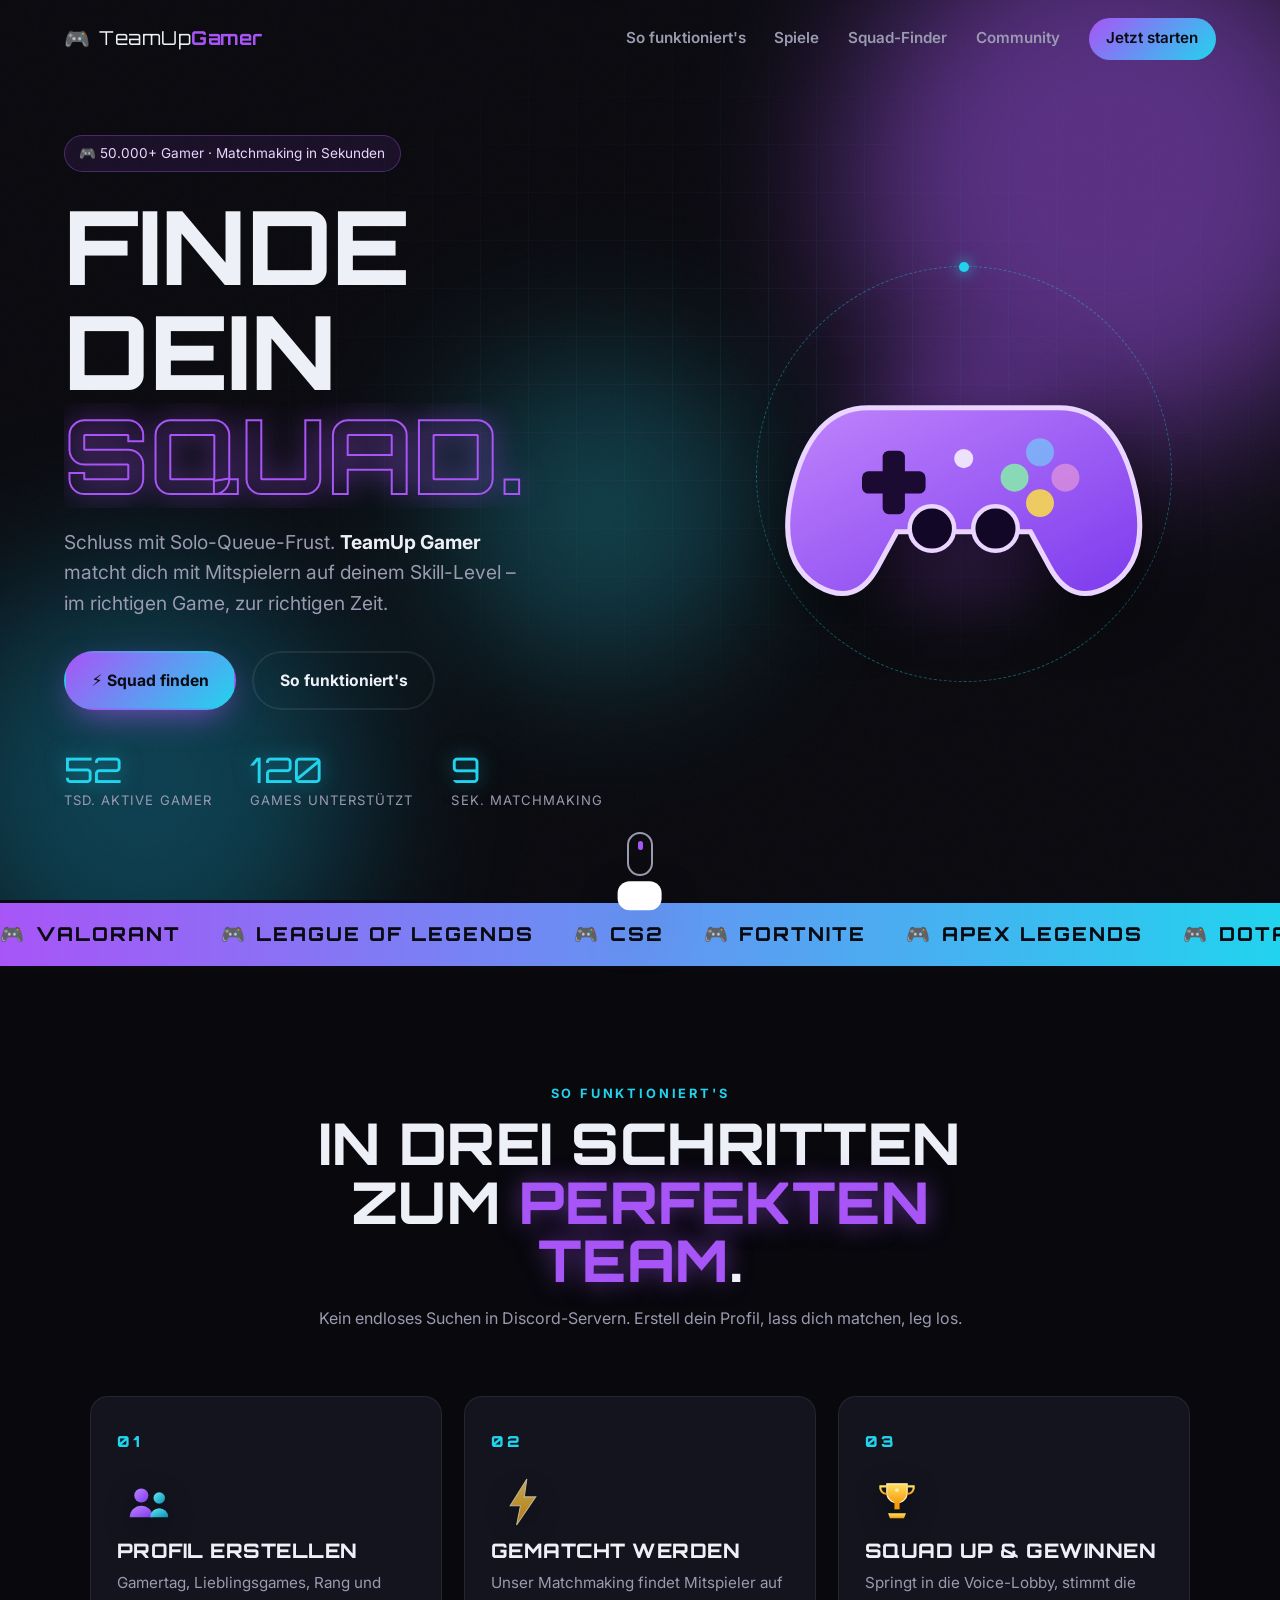
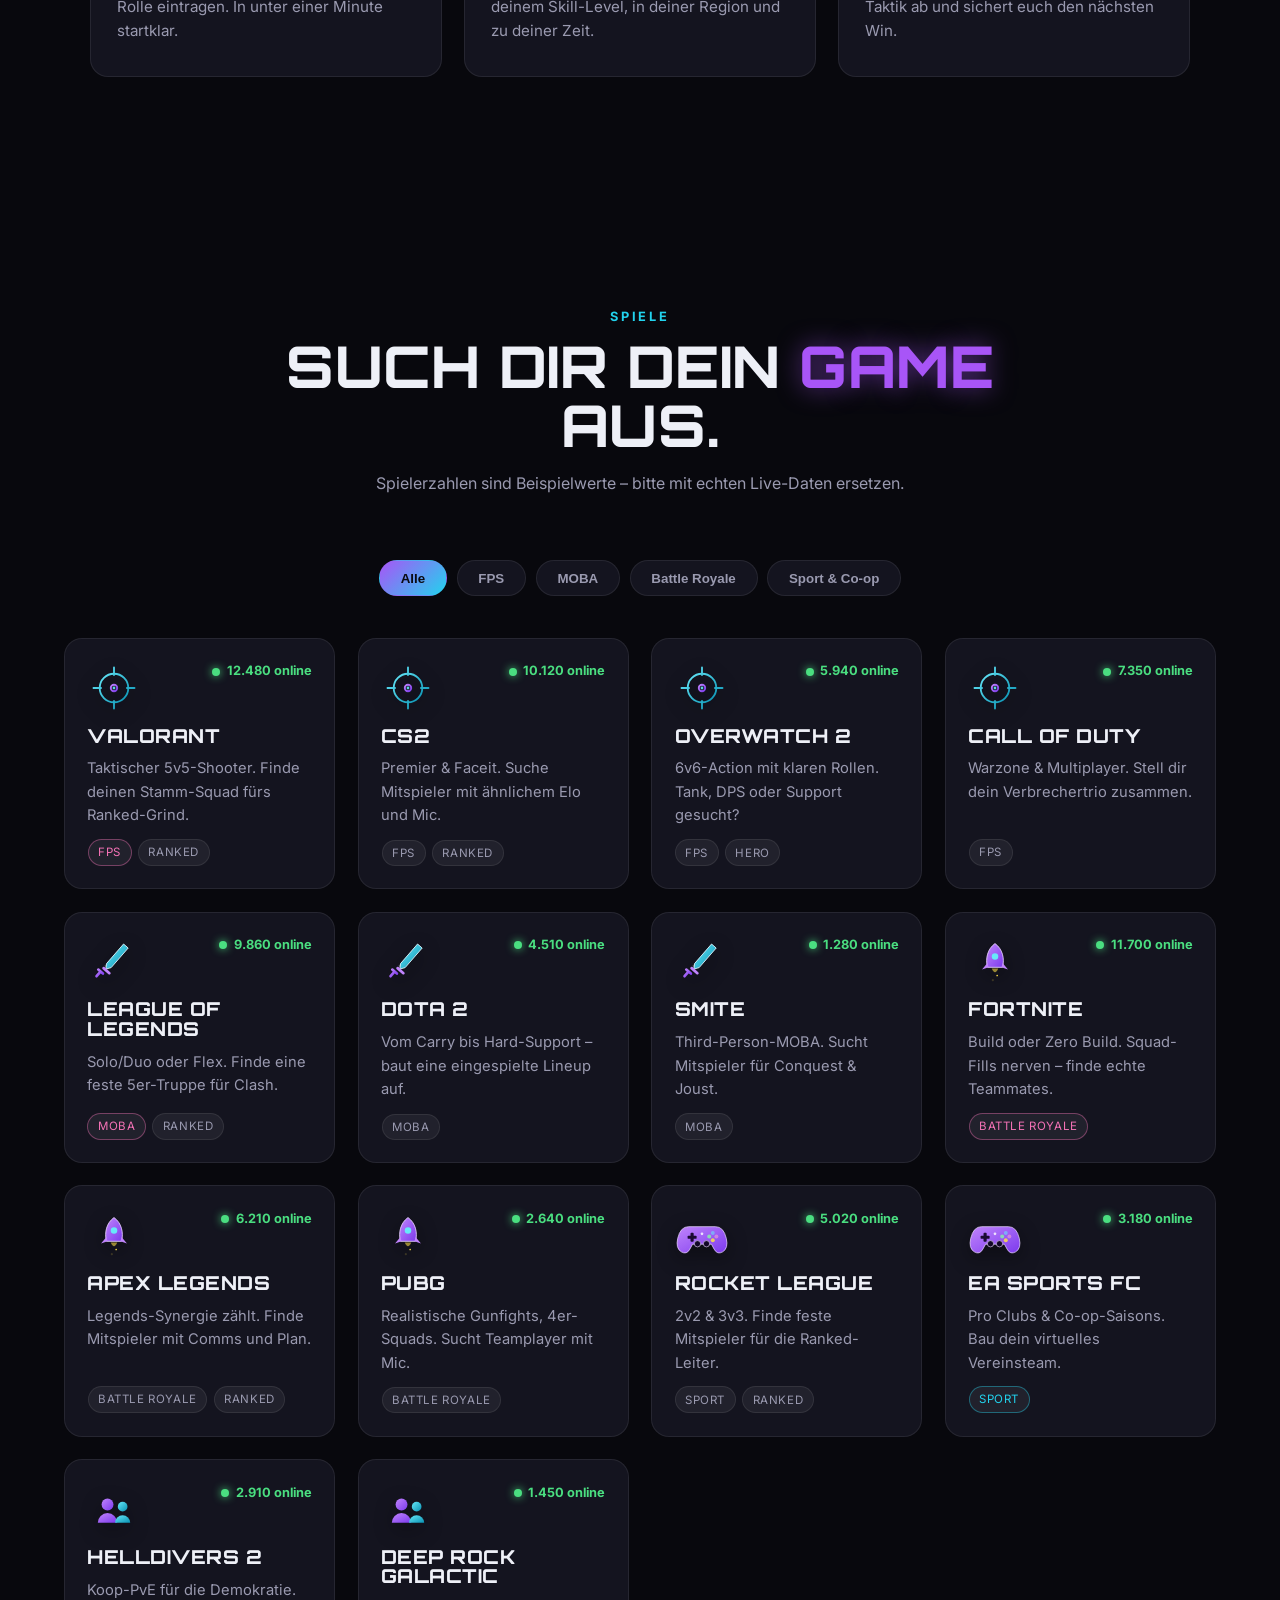
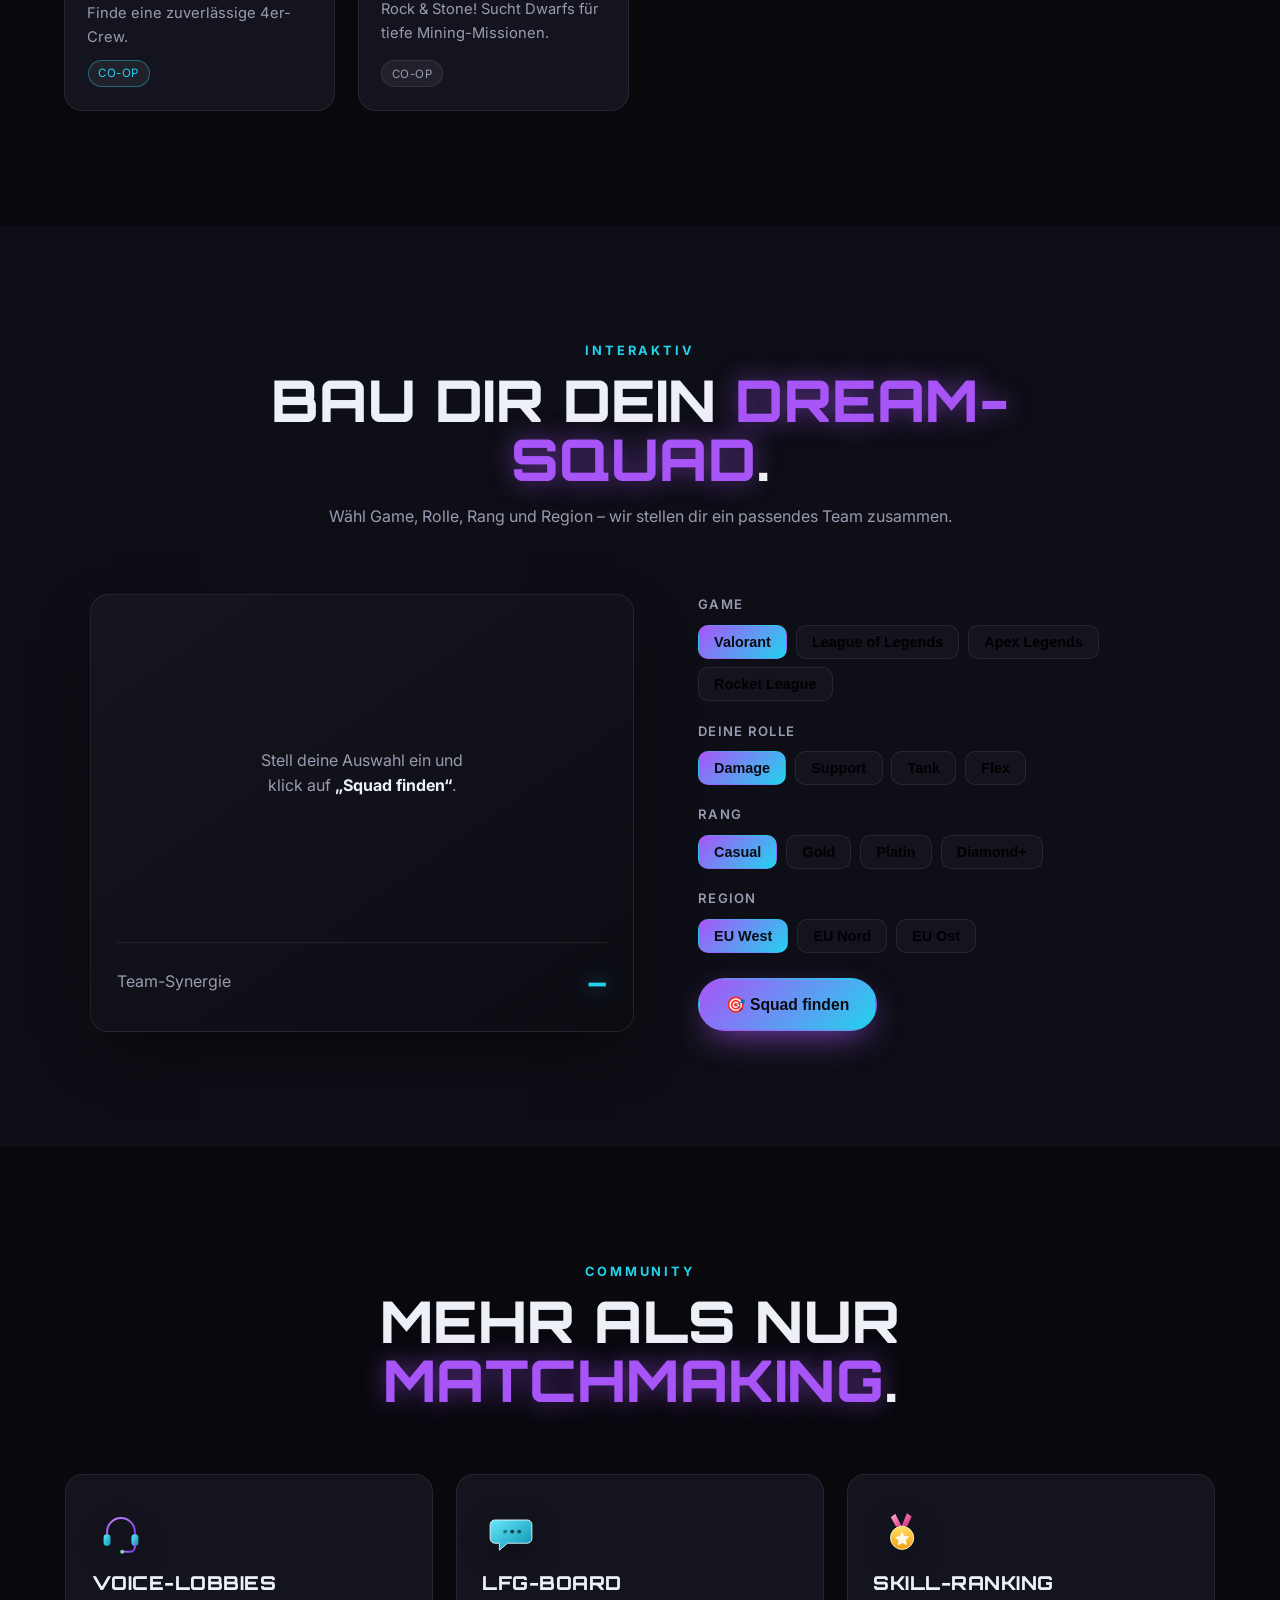
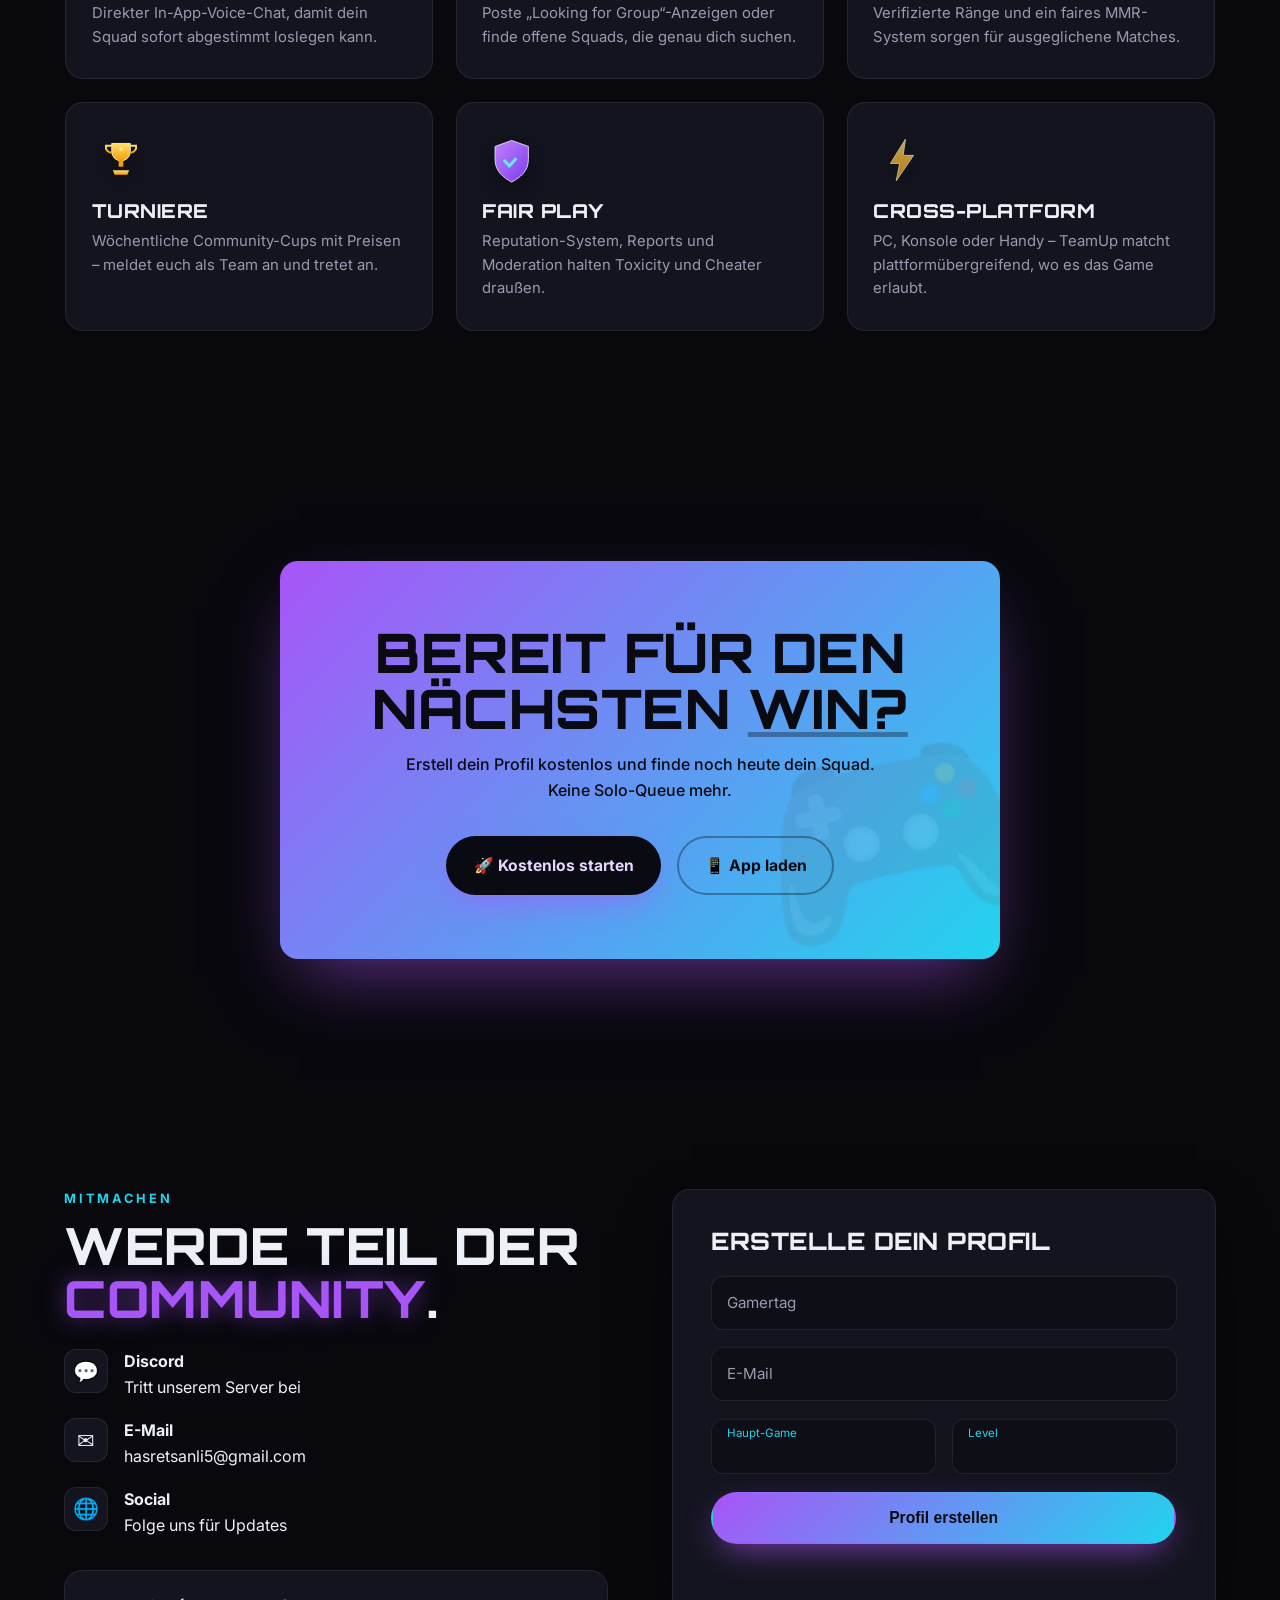
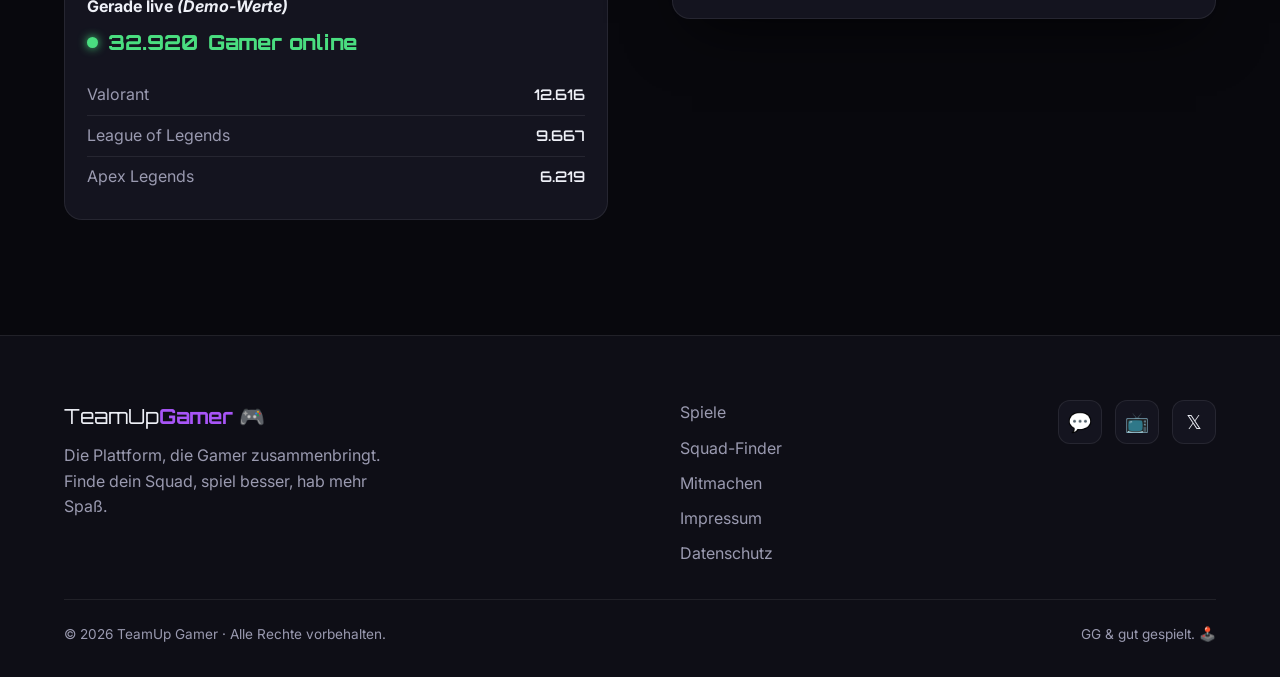
==== commit db1123be: "Add TeamUp Gamer squad-finder website Replace the prior single-page site with a fully re-themed Team" ====
--- a/index.html
+++ b/index.html
@@ -1,940 +1,488 @@
 <!DOCTYPE html>
 <html lang="de">
 <head>
-<meta charset="UTF-8" />
-<meta name="viewport" content="width=device-width, initial-scale=1.0" />
-<meta name="description" content="VERITAS GmbH — Bahnsicherung mit Verantwortung. Sicherungsposten, Sicherungsaufsicht, Helfer im Bahnbetrieb, Bahnerder und mehr. Deutschlandweit, 24/7." />
-<title>VERITAS GmbH — Bahnsicherung mit Verantwortung</title>
-<link rel="preconnect" href="https://fonts.googleapis.com">
-<link rel="preconnect" href="https://fonts.gstatic.com" crossorigin>
-<link href="https://fonts.googleapis.com/css2?family=Playfair+Display:ital,wght@0,400;0,700;0,900;1,400&family=Inter:wght@300;400;500;600;700&family=JetBrains+Mono:wght@400;600&display=swap" rel="stylesheet">
-<style>
-  :root{
-    --bg:#f5f1ea;          /* warmes Off-White */
-    --bg-2:#ebe5d9;
-    --bg-3:#e0d8c7;
-    --ink:#1a1a1a;
-    --ink-soft:#4a4a4a;
-    --ink-dim:#7a7a7a;
-    --line:#d4ccba;
-    --accent:#c8102e;      /* Bahn-Rot / DB-Rot */
-    --accent-dark:#9b0c24;
-    --gold:#a07a2a;
-    --safe-green:#2d6a4f;
-  }
-  *{margin:0;padding:0;box-sizing:border-box}
-  html,body{background:var(--bg);color:var(--ink);font-family:'Inter',sans-serif;overflow-x:hidden;scroll-behavior:smooth}
-
-  /* ====== Hintergrund-Stage: Landschaft & Bewegung ====== */
-  .bg-stage{
-    position:fixed;inset:0;z-index:0;overflow:hidden;pointer-events:none;
-  }
-  /* Sanftes Papier-/Noise-Gefühl */
-  .bg-stage::before{
-    content:"";position:absolute;inset:0;
-    background:
-      radial-gradient(1200px 700px at 90% -10%, rgba(200,16,46,.08), transparent 60%),
-      radial-gradient(900px 500px at -10% 110%, rgba(160,122,42,.08), transparent 60%);
-  }
-  /* Horizont-Linie */
-  .horizon{
-    position:absolute;left:0;right:0;bottom:18%;height:1px;background:var(--line);
-    box-shadow:0 0 0 1px rgba(0,0,0,.02);
-  }
-  /* Schienen in Perspektive (CSS only) */
-  .perspective-rails{
-    position:absolute;left:50%;bottom:0;transform:translateX(-50%);
-    width:100%;height:30vh;perspective:300px;perspective-origin:50% 0;
-    opacity:.55;
-  }
-  .perspective-rails .floor{
-    position:absolute;left:-50%;right:-50%;top:0;bottom:0;
-    transform:rotateX(70deg);transform-origin:50% 0;
-    background-image:
-      /* Schwellen */
-      repeating-linear-gradient(0deg, transparent 0 60px, rgba(74,74,74,.5) 60px 70px),
-      /* zwei Schienenstränge */
-      linear-gradient(90deg,
-        transparent 47%, #4a4a4a 47%, #4a4a4a 48%,
-        transparent 48%, transparent 52%,
-        #4a4a4a 52%, #4a4a4a 53%, transparent 53%);
-    animation: railMove 1.6s linear infinite;
-  }
-  @keyframes railMove{
-    from{background-position:0 0, 0 0}
-    to{background-position:0 130px, 0 0}
-  }
-  /* Wolken/Lichtstreifen */
-  .cloud{
-    position:absolute;height:60px;border-radius:60px;
-    background:rgba(255,255,255,.6);filter:blur(20px);
-  }
-  .cloud.c1{width:300px;top:14%;left:-300px;animation:drift 38s linear infinite}
-  .cloud.c2{width:200px;top:24%;left:-200px;animation:drift 52s linear infinite 4s;opacity:.7}
-  .cloud.c3{width:240px;top:8%;left:-240px;animation:drift 44s linear infinite 12s;opacity:.5}
-  @keyframes drift{
-    from{transform:translateX(0)}
-    to{transform:translateX(calc(100vw + 400px))}
-  }
-  /* Vorbeifahrender Zug im Hintergrund */
-  .bg-train{
-    position:absolute;bottom:21%;left:-30%;width:400px;height:60px;
-    color:var(--ink);opacity:.18;
-    animation: bgTrain 14s linear infinite;
-  }
-  @keyframes bgTrain{
-    0%{transform:translateX(0)}
-    100%{transform:translateX(calc(100vw + 500px))}
-  }
-
-  /* ====== Wrapper ====== */
-  .wrap{position:relative;z-index:2}
-
-  /* ====== NAV ====== */
-  nav{
-    position:fixed;top:0;left:0;right:0;z-index:50;
-    display:flex;align-items:center;justify-content:space-between;
-    padding:20px 48px;
-    background:rgba(245,241,234,.85);backdrop-filter:blur(12px);
-    border-bottom:1px solid var(--line);
-  }
-  nav .brand{
-    display:flex;align-items:baseline;gap:10px;
-  }
-  nav .brand .v-mark{
-    font-family:'Playfair Display';font-weight:900;font-size:24px;
-    color:var(--accent);letter-spacing:-1px;
-  }
-  nav .brand .v-name{
-    font-family:'Playfair Display';font-weight:700;font-size:18px;
-    letter-spacing:3px;
-  }
-  nav .brand .v-sub{
-    font-family:'JetBrains Mono';font-size:10px;color:var(--ink-dim);
-    letter-spacing:3px;margin-left:6px;
-  }
-  nav ul{display:flex;gap:32px;list-style:none}
-  nav ul a{
-    color:var(--ink-soft);text-decoration:none;font-size:13px;
-    letter-spacing:1px;text-transform:uppercase;font-weight:500;
-    position:relative;padding:4px 0;transition:.2s;
-  }
-  nav ul a::after{
-    content:"";position:absolute;left:0;bottom:0;width:0;height:1px;
-    background:var(--accent);transition:.3s;
-  }
-  nav ul a:hover{color:var(--accent)}
-  nav ul a:hover::after{width:100%}
-  nav .cta{
-    background:var(--ink);color:var(--bg);border:0;padding:12px 22px;
-    font-family:'Inter';font-weight:600;font-size:12px;letter-spacing:2px;
-    text-transform:uppercase;cursor:pointer;border-radius:999px;transition:.25s;
-  }
-  nav .cta:hover{background:var(--accent);transform:translateY(-2px)}
-
-  /* ====== HERO ====== */
-  .hero{
-    min-height:100vh;padding:160px 48px 100px;
-    display:grid;grid-template-columns:1fr 1fr;gap:60px;align-items:center;
-    position:relative;
-  }
-  .hero-left .eyebrow{
-    display:inline-flex;align-items:center;gap:14px;
-    font-family:'JetBrains Mono';font-size:11px;letter-spacing:3px;
-    text-transform:uppercase;color:var(--accent);margin-bottom:28px;
-  }
-  .hero-left .eyebrow::before{
-    content:"";width:36px;height:1px;background:var(--accent);
-  }
-  .hero-left h1{
-    font-family:'Playfair Display';font-weight:900;
-    font-size:clamp(56px, 8vw, 124px);line-height:.95;letter-spacing:-2px;
-    color:var(--ink);margin-bottom:32px;
-  }
-  .hero-left h1 em{
-    font-style:italic;font-weight:400;color:var(--accent);
-    position:relative;display:inline-block;
-  }
-  .hero-left h1 em::after{
-    content:"";position:absolute;left:0;right:0;bottom:8%;height:3px;
-    background:var(--accent);transform-origin:left;transform:scaleX(0);
-    animation:underline 1s 1s ease-out forwards;
-  }
-  @keyframes underline{to{transform:scaleX(1)}}
-  .hero-left p.lead{
-    font-size:19px;line-height:1.6;color:var(--ink-soft);max-width:520px;
-    margin-bottom:40px;font-weight:400;
-  }
-  .hero-ctas{display:flex;gap:16px;flex-wrap:wrap;align-items:center}
-  .btn{
-    padding:16px 30px;font-family:'Inter';font-weight:600;font-size:13px;
-    letter-spacing:2px;text-transform:uppercase;cursor:pointer;border:0;
-    transition:.25s;text-decoration:none;display:inline-flex;align-items:center;gap:10px;
-    border-radius:999px;
-  }
-  .btn-primary{background:var(--accent);color:#fff}
-  .btn-primary:hover{background:var(--accent-dark);transform:translateY(-3px);box-shadow:0 16px 40px rgba(200,16,46,.25)}
-  .btn-ghost{
-    background:transparent;color:var(--ink);border:1px solid var(--ink);
-  }
-  .btn-ghost:hover{background:var(--ink);color:var(--bg)}
-
-  /* ====== HERO RIGHT: Logo-Schriftzug + Bahn-Szene ====== */
-  .hero-right{
-    position:relative;display:flex;align-items:center;justify-content:center;
-    min-height:540px;
-  }
-  .logo-card{
-    position:relative;width:100%;max-width:520px;aspect-ratio:1;
-    background:linear-gradient(160deg, #fff 0%, var(--bg-2) 100%);
-    border:1px solid var(--line);
-    box-shadow:
-      0 40px 90px rgba(0,0,0,.12),
-      0 8px 20px rgba(0,0,0,.06);
-    display:flex;flex-direction:column;
-    padding:48px 40px;overflow:hidden;
-  }
-  /* Eck-Marker im Stil von Druck-/Schnittmarken */
-  .corner{position:absolute;width:18px;height:18px;border:2px solid var(--accent)}
-  .corner.tl{top:14px;left:14px;border-right:0;border-bottom:0}
-  .corner.tr{top:14px;right:14px;border-left:0;border-bottom:0}
-  .corner.bl{bottom:14px;left:14px;border-right:0;border-top:0}
-  .corner.br{bottom:14px;right:14px;border-left:0;border-top:0}
-
-  .logo-card .meta{
-    display:flex;justify-content:space-between;
-    font-family:'JetBrains Mono';font-size:10px;letter-spacing:2px;
-    color:var(--ink-dim);text-transform:uppercase;
-  }
-  .logo-card .meta .pulse{
-    display:inline-flex;align-items:center;gap:8px;color:var(--accent);
-  }
-  .logo-card .meta .pulse::before{
-    content:"";width:8px;height:8px;border-radius:50%;background:var(--accent);
-    animation:livePulse 1.6s infinite;
-  }
-  @keyframes livePulse{
-    0%,100%{box-shadow:0 0 0 0 rgba(200,16,46,.5)}
-    50%{box-shadow:0 0 0 10px rgba(200,16,46,0)}
-  }
-
-  /* VERITAS Schriftzug */
-  .veritas-mark{
-    flex:1;display:flex;flex-direction:column;justify-content:center;align-items:center;
-    text-align:center;position:relative;
-  }
-  .veritas-mark .v-name{
-    font-family:'Playfair Display';font-weight:900;
-    font-size:clamp(64px, 10vw, 110px);letter-spacing:-3px;line-height:1;
-    color:var(--ink);position:relative;
-  }
-  .veritas-mark .v-name::after{
-    content:"";position:absolute;left:8%;right:8%;bottom:-14px;height:2px;
-    background:linear-gradient(90deg, transparent, var(--accent), transparent);
-  }
-  .veritas-mark .v-tag{
-    margin-top:24px;font-family:'JetBrains Mono';font-size:11px;letter-spacing:6px;
-    color:var(--ink-soft);text-transform:uppercase;
-  }
-  .veritas-mark .v-gmbh{
-    font-family:'Playfair Display';font-style:italic;font-size:22px;
-    color:var(--accent);margin-top:4px;letter-spacing:1px;
-  }
-
-  /* Mini-Bahnszene unten in der Karte */
-  .mini-scene{
-    height:80px;position:relative;margin-top:auto;overflow:hidden;
-    border-top:1px dashed var(--line);padding-top:20px;
-  }
-  .mini-scene .mini-rail{
-    position:absolute;left:0;right:0;bottom:14px;height:2px;
-    background:repeating-linear-gradient(90deg, var(--ink) 0 12px, transparent 12px 22px);
-    opacity:.4;
-  }
-  .mini-scene .mini-train{
-    position:absolute;bottom:18px;left:-25%;
-    animation:miniTrain 5s linear infinite;
-  }
-  @keyframes miniTrain{
-    0%{transform:translateX(0)}
-    100%{transform:translateX(calc(100vw + 200px))}
-  }
-  .mini-scene .mini-train svg{height:42px;width:auto;color:var(--accent)}
-
-  /* Warndreieck-Badge */
-  .warn-badge{
-    position:absolute;top:-20px;right:-20px;width:80px;height:80px;
-    background:var(--accent);color:#fff;border-radius:50%;
-    display:flex;align-items:center;justify-content:center;flex-direction:column;
-    font-family:'JetBrains Mono';font-size:9px;letter-spacing:1.5px;text-transform:uppercase;
-    box-shadow:0 12px 30px rgba(200,16,46,.4);
-    animation:badgeRotate 12s linear infinite;
-  }
-  @keyframes badgeRotate{to{transform:rotate(360deg)}}
-  .warn-badge svg{width:24px;height:24px;margin-bottom:2px}
-
-  /* ====== Stats Marquee ====== */
-  .marquee{
-    background:var(--ink);color:var(--bg);overflow:hidden;padding:18px 0;
-    border-block:1px solid var(--ink);
-  }
-  .marquee-track{
-    display:flex;gap:60px;white-space:nowrap;animation:marqueeScroll 30s linear infinite;
-  }
-  .marquee-track span{
-    font-family:'Playfair Display';font-style:italic;font-size:22px;
-    display:inline-flex;align-items:center;gap:60px;
-  }
-  .marquee-track span::after{
-    content:"✦";color:var(--accent);font-style:normal;
-  }
-  @keyframes marqueeScroll{
-    from{transform:translateX(0)}
-    to{transform:translateX(-50%)}
-  }
-
-  /* ====== Sections ====== */
-  section{padding:140px 48px;position:relative}
-  .section-head{margin-bottom:80px;max-width:900px}
-  .section-head .label{
-    display:inline-flex;align-items:center;gap:14px;
-    font-family:'JetBrains Mono';font-size:11px;letter-spacing:3px;
-    text-transform:uppercase;color:var(--accent);margin-bottom:24px;
-  }
-  .section-head .label::before{content:"";width:36px;height:1px;background:var(--accent)}
-  .section-head h2{
-    font-family:'Playfair Display';font-weight:900;
-    font-size:clamp(48px, 6vw, 88px);line-height:1;letter-spacing:-2px;
-  }
-  .section-head h2 em{font-style:italic;font-weight:400;color:var(--accent)}
-  .section-head .sub{
-    font-size:18px;line-height:1.6;color:var(--ink-soft);max-width:640px;margin-top:24px;
-  }
-
-  /* ====== Leistungen ====== */
-  .services{
-    display:grid;grid-template-columns:repeat(3,1fr);gap:24px;
-  }
-  .service{
-    background:#fff;padding:40px 32px;border:1px solid var(--line);
-    position:relative;transition:.35s;cursor:pointer;overflow:hidden;
-  }
-  .service::before{
-    content:"";position:absolute;left:0;top:0;width:100%;height:0;
-    background:var(--ink);transition:.4s;z-index:0;
-  }
-  .service:hover::before{height:100%}
-  .service:hover{transform:translateY(-6px);box-shadow:0 30px 60px rgba(0,0,0,.12)}
-  .service:hover *{color:var(--bg)!important}
-  .service:hover .num,.service:hover .arrow{color:var(--accent)!important}
-  .service > *{position:relative;z-index:1}
-  .service .num{
-    font-family:'JetBrains Mono';font-size:11px;color:var(--accent);
-    letter-spacing:3px;
-  }
-  .service h3{
-    font-family:'Playfair Display';font-weight:700;font-size:30px;
-    margin:24px 0 8px;line-height:1.1;letter-spacing:-1px;
-  }
-  .service h3 em{font-style:italic;font-weight:400;color:var(--accent)}
-  .service .desc{color:var(--ink-soft);line-height:1.6;font-size:15px;margin-top:14px}
-  .service .icon{
-    width:48px;height:48px;color:var(--accent);margin-bottom:12px;
-    transition:.3s;
-  }
-  .service:hover .icon{transform:rotate(-8deg) scale(1.1)}
-  .service .arrow{
-    margin-top:30px;font-family:'JetBrains Mono';font-size:12px;color:var(--accent);
-    letter-spacing:2px;display:flex;align-items:center;gap:10px;
-  }
-  .service .arrow::after{
-    content:"→";transition:.3s;
-  }
-  .service:hover .arrow::after{transform:translateX(6px)}
-
-  /* ====== Manifest / Quote ====== */
-  .manifest{
-    background:var(--bg-2);padding:120px 48px;text-align:center;
-    position:relative;overflow:hidden;
-  }
-  .manifest .quote-mark{
-    font-family:'Playfair Display';font-size:200px;line-height:0.5;color:var(--accent);
-    opacity:.15;position:absolute;top:80px;left:50%;transform:translateX(-50%);
-  }
-  .manifest blockquote{
-    font-family:'Playfair Display';font-weight:400;font-style:italic;
-    font-size:clamp(28px, 4vw, 48px);line-height:1.3;letter-spacing:-1px;
-    max-width:1000px;margin:0 auto;position:relative;z-index:1;
-  }
-  .manifest blockquote strong{color:var(--accent);font-style:normal;font-weight:700}
-  .manifest .cite{
-    margin-top:40px;font-family:'JetBrains Mono';font-size:11px;
-    letter-spacing:3px;text-transform:uppercase;color:var(--ink-dim);
-  }
-
-  /* ====== Über uns ====== */
-  .about{
-    display:grid;grid-template-columns:1fr 1.1fr;gap:80px;align-items:center;
-  }
-  .about-visual{
-    aspect-ratio:4/5;background:linear-gradient(135deg, var(--ink) 0%, #2a2a2a 100%);
-    position:relative;overflow:hidden;
-  }
-  .about-visual .grid-lines{
-    position:absolute;inset:0;
-    background-image:
-      linear-gradient(rgba(255,255,255,.04) 1px, transparent 1px),
-      linear-gradient(90deg, rgba(255,255,255,.04) 1px, transparent 1px);
-    background-size:40px 40px;
-  }
-  .about-visual .big-train{
-    position:absolute;bottom:30%;left:-100%;width:80%;
-    animation:bigTrain 8s linear infinite;
-  }
-  @keyframes bigTrain{
-    0%{transform:translateX(0)}
-    100%{transform:translateX(250%)}
-  }
-  .about-visual .big-train svg{width:100%;color:var(--accent)}
-  .about-visual .ground{
-    position:absolute;left:0;right:0;bottom:28%;height:3px;
-    background:repeating-linear-gradient(90deg,#fff 0 24px,transparent 24px 40px);
-    opacity:.4;
-  }
-  .about-visual .stat-overlay{
-    position:absolute;top:40px;left:40px;color:#fff;
-  }
-  .about-visual .stat-overlay .big-num{
-    font-family:'Playfair Display';font-weight:900;font-size:140px;line-height:.8;
-    color:var(--accent);letter-spacing:-4px;
-  }
-  .about-visual .stat-overlay .big-num em{font-style:italic;color:#fff}
-  .about-visual .stat-overlay .sub{
-    font-family:'JetBrains Mono';font-size:11px;letter-spacing:3px;
-    text-transform:uppercase;margin-top:8px;opacity:.7;
-  }
-  .about-visual .signals{position:absolute;right:40px;top:40px;display:flex;flex-direction:column;gap:14px}
-  .about-visual .signals span{
-    width:14px;height:14px;border-radius:50%;background:var(--accent);
-    box-shadow:0 0 16px var(--accent);animation:livePulse 1.6s infinite;
-  }
-  .about-visual .signals span:nth-child(2){background:#f5a623;box-shadow:0 0 16px #f5a623;animation-delay:.3s}
-  .about-visual .signals span:nth-child(3){background:var(--safe-green);box-shadow:0 0 16px var(--safe-green);animation-delay:.6s}
-
-  .about-text h2{
-    font-family:'Playfair Display';font-weight:900;font-size:72px;line-height:1;
-    letter-spacing:-2px;margin-bottom:30px;
-  }
-  .about-text h2 em{font-style:italic;font-weight:400;color:var(--accent)}
-  .about-text p{font-size:17px;line-height:1.7;color:var(--ink-soft);margin-bottom:20px}
-  .about-features{margin-top:36px;display:grid;grid-template-columns:1fr 1fr;gap:18px;list-style:none}
-  .about-features li{
-    display:flex;gap:14px;align-items:flex-start;font-size:15px;
-    padding:18px 0;border-top:1px solid var(--line);
-  }
-  .about-features li::before{
-    content:"";flex-shrink:0;width:8px;height:8px;background:var(--accent);
-    border-radius:50%;margin-top:8px;
-  }
-
-  /* ====== CTA Strip ====== */
-  .cta-strip{
-    background:var(--accent);color:#fff;padding:90px 48px;
-    display:grid;grid-template-columns:1.5fr 1fr;gap:40px;align-items:center;
-    position:relative;overflow:hidden;
-  }
-  .cta-strip::after{
-    content:"VERITAS · VERITAS · VERITAS · VERITAS · ";
-    position:absolute;bottom:-40px;left:0;white-space:nowrap;
-    font-family:'Playfair Display';font-weight:900;font-style:italic;
-    font-size:120px;opacity:.08;letter-spacing:-2px;
-    animation:scrollText 30s linear infinite;
-  }
-  @keyframes scrollText{
-    from{transform:translateX(0)}
-    to{transform:translateX(-50%)}
-  }
-  .cta-strip h2{
-    font-family:'Playfair Display';font-weight:900;font-size:clamp(40px,5vw,72px);
-    line-height:1;letter-spacing:-1px;position:relative;z-index:1;
-  }
-  .cta-strip h2 em{font-style:italic;font-weight:400}
-  .cta-strip p{margin-top:18px;font-size:17px;max-width:500px;position:relative;z-index:1;opacity:.95}
-  .cta-strip .btn{
-    background:#fff;color:var(--accent);justify-self:end;position:relative;z-index:1;
-  }
-  .cta-strip .btn:hover{background:var(--ink);color:#fff}
-
-  /* ====== Kontakt ====== */
-  .contact{display:grid;grid-template-columns:1fr 1fr;gap:60px;align-items:start}
-  .contact-info .info-item{
-    border-top:1px solid var(--line);padding:24px 0;display:grid;
-    grid-template-columns:160px 1fr;gap:20px;align-items:start;
-  }
-  .contact-info .info-item:last-child{border-bottom:1px solid var(--line)}
-  .contact-info .info-item .k{
-    font-family:'JetBrains Mono';font-size:11px;color:var(--ink-dim);
-    letter-spacing:2px;text-transform:uppercase;padding-top:4px;
-  }
-  .contact-info .info-item .v{
-    font-family:'Playfair Display';font-size:22px;line-height:1.3;font-weight:400;
-  }
-  .contact-info .info-item .v em{font-style:italic;color:var(--accent)}
-
-  .contact-form{
-    background:#fff;padding:48px;border:1px solid var(--line);
-    box-shadow:0 30px 60px rgba(0,0,0,.06);
-  }
-  .contact-form h3{
-    font-family:'Playfair Display';font-weight:700;font-size:28px;margin-bottom:24px;
-  }
-  .contact-form h3 em{font-style:italic;color:var(--accent)}
-  .contact-form .field{margin-bottom:22px}
-  .contact-form label{
-    display:block;font-family:'JetBrains Mono';font-size:10px;
-    color:var(--ink-dim);letter-spacing:2px;text-transform:uppercase;margin-bottom:8px;
-  }
-  .contact-form input, .contact-form textarea{
-    width:100%;background:transparent;border:0;border-bottom:1px solid var(--line);
-    padding:12px 0;color:var(--ink);font-family:'Inter';font-size:16px;outline:none;
-    transition:.2s;
-  }
-  .contact-form input:focus, .contact-form textarea:focus{border-color:var(--accent)}
-  .contact-form textarea{resize:vertical;min-height:100px}
-
-  /* ====== Map ====== */
-  .map-wrap{
-    margin-top:80px;border:1px solid var(--line);position:relative;
-    background:#fff;overflow:hidden;
-  }
-  .map-head{
-    display:flex;justify-content:space-between;align-items:center;
-    padding:24px 32px;border-bottom:1px solid var(--line);
-  }
-  .map-head .m-title{
-    font-family:'JetBrains Mono';font-size:11px;color:var(--accent);
-    letter-spacing:3px;text-transform:uppercase;display:flex;align-items:center;gap:14px;
-  }
-  .map-head .m-title::before{
-    content:"";width:8px;height:8px;border-radius:50%;background:var(--accent);
-    animation:livePulse 1.6s infinite;
-  }
-  .map-head .m-link{
-    font-family:'Inter';font-weight:600;font-size:13px;color:var(--ink);
-    text-decoration:none;letter-spacing:1px;text-transform:uppercase;
-    border-bottom:2px solid var(--accent);padding-bottom:2px;transition:.2s;
-  }
-  .map-head .m-link:hover{color:var(--accent)}
-  .map-frame{position:relative;height:440px;width:100%}
-  .map-frame iframe{width:100%;height:100%;border:0;display:block;filter:grayscale(.4) contrast(1.05)}
-
-  /* ====== Footer ====== */
-  footer{
-    background:var(--ink);color:var(--bg);padding:80px 48px 30px;
-  }
-  .footer-top{
-    display:grid;grid-template-columns:2fr 1fr 1fr 1fr;gap:40px;
-    border-bottom:1px solid rgba(255,255,255,.1);padding-bottom:50px;margin-bottom:30px;
-  }
-  .footer-top .col h4{
-    font-family:'JetBrains Mono';font-size:11px;letter-spacing:2px;
-    text-transform:uppercase;color:var(--accent);margin-bottom:18px;
-  }
-  .footer-top .col p, .footer-top .col a{
-    color:rgba(255,255,255,.7);font-size:14px;line-height:1.8;
-    text-decoration:none;display:block;transition:.2s;
-  }
-  .footer-top .col a:hover{color:var(--accent)}
-  .footer-top .col.brand-col .v-big{
-    font-family:'Playfair Display';font-weight:900;font-size:48px;
-    color:#fff;letter-spacing:-2px;margin-bottom:14px;
-  }
-  .footer-top .col.brand-col .v-big em{font-style:italic;color:var(--accent)}
-  .footer-bottom{
-    display:flex;justify-content:space-between;align-items:center;
-    font-family:'JetBrains Mono';font-size:11px;letter-spacing:2px;
-    color:rgba(255,255,255,.4);text-transform:uppercase;
-  }
-
-  /* ====== Responsive ====== */
-  @media (max-width: 960px){
-    nav{padding:14px 20px}
-    nav ul{display:none}
-    nav .brand .v-sub{display:none}
-    .hero{grid-template-columns:1fr;padding:130px 22px 70px;gap:50px}
-    section{padding:90px 22px}
-    .services{grid-template-columns:1fr}
-    .about{grid-template-columns:1fr;gap:50px}
-    .about-features{grid-template-columns:1fr}
-    .cta-strip{grid-template-columns:1fr;padding:60px 22px;text-align:center}
-    .cta-strip .btn{justify-self:center}
-    .contact{grid-template-columns:1fr}
-    .contact-form{padding:30px 22px}
-    .map-frame{height:320px}
-    .footer-top{grid-template-columns:1fr 1fr;gap:30px}
-    .footer-bottom{flex-direction:column;gap:14px;text-align:center}
-    .manifest{padding:80px 22px}
-  }
-</style>
+  <meta charset="UTF-8" />
+  <meta name="viewport" content="width=device-width, initial-scale=1.0" />
+  <meta name="description" content="TeamUp Gamer – finde Mitspieler auf deinem Skill-Level. Squad-Finder, LFG-Board, Voice-Lobbies und Turniere für deine Lieblingsgames." />
+  <meta name="theme-color" content="#08080d" />
+  <title>TeamUp Gamer – Finde dein Squad</title>
+  <link rel="preconnect" href="https://fonts.googleapis.com" />
+  <link rel="preconnect" href="https://fonts.gstatic.com" crossorigin />
+  <link href="https://fonts.googleapis.com/css2?family=Orbitron:wght@600;800;900&family=Inter:wght@400;500;600;700;800&display=swap" rel="stylesheet" />
+  <link rel="stylesheet" href="assets/css/style.css" />
+  <link rel="icon" href="data:image/svg+xml,<svg xmlns='http://www.w3.org/2000/svg' viewBox='0 0 100 100'><text y='.9em' font-size='90'>🎮</text></svg>" />
 </head>
 <body>
-
-<!-- ANIMIERTER HINTERGRUND -->
-<div class="bg-stage">
-  <div class="cloud c1"></div>
-  <div class="cloud c2"></div>
-  <div class="cloud c3"></div>
-  <div class="horizon"></div>
-  <div class="bg-train">
-    <svg viewBox="0 0 400 60" fill="currentColor">
-      <path d="M 10 35 Q 10 15 40 15 L 280 15 L 310 35 L 10 35 Z"/>
-      <rect x="20" y="20" width="20" height="10" fill="rgba(255,255,255,.6)"/>
-      <rect x="50" y="20" width="20" height="10" fill="rgba(255,255,255,.6)"/>
-      <rect x="80" y="20" width="20" height="10" fill="rgba(255,255,255,.6)"/>
-      <rect x="110" y="20" width="20" height="10" fill="rgba(255,255,255,.6)"/>
-      <rect x="140" y="20" width="20" height="10" fill="rgba(255,255,255,.6)"/>
-      <rect x="170" y="20" width="20" height="10" fill="rgba(255,255,255,.6)"/>
-      <circle cx="40" cy="42" r="5"/>
-      <circle cx="80" cy="42" r="5"/>
-      <circle cx="200" cy="42" r="5"/>
-      <circle cx="240" cy="42" r="5"/>
-    </svg>
+  <!-- ===== Animated SVG sprite (gaming icons) ===== -->
+  <svg class="svg-sprite" aria-hidden="true" focusable="false" xmlns="http://www.w3.org/2000/svg">
+    <defs>
+      <linearGradient id="gViolet" x1="0" y1="0" x2="1" y2="1"><stop offset="0" stop-color="#c084fc"/><stop offset="1" stop-color="#7c3aed"/></linearGradient>
+      <linearGradient id="gCyan" x1="0" y1="0" x2="1" y2="1"><stop offset="0" stop-color="#67e8f9"/><stop offset="1" stop-color="#0891b2"/></linearGradient>
+      <linearGradient id="gGold" x1="0" y1="0" x2="0" y2="1"><stop offset="0" stop-color="#ffe066"/><stop offset="1" stop-color="#f59e0b"/></linearGradient>
+      <linearGradient id="gGreen" x1="0" y1="0" x2="0" y2="1"><stop offset="0" stop-color="#86efac"/><stop offset="1" stop-color="#16a34a"/></linearGradient>
+      <linearGradient id="gPink" x1="0" y1="0" x2="1" y2="1"><stop offset="0" stop-color="#f9a8d4"/><stop offset="1" stop-color="#db2777"/></linearGradient>
+    </defs>
+
+    <!-- CONTROLLER -->
+    <symbol id="ic-controller" viewBox="0 0 120 100">
+      <g>
+        <animateTransform attributeName="transform" type="translate" values="0 0;0 -2.5;0 0" dur="4s" repeatCount="indefinite"/>
+        <path d="M30 30 h60 q18 0 24 26 q5 22 -8 30 q-12 7 -19 -6 l-6 -11 h-42 l-6 11 q-7 13 -19 6 q-13 -8 -8 -30 q6 -26 24 -26 Z" fill="url(#gViolet)" stroke="#e9d5ff" stroke-width="1.6"/>
+        <!-- d-pad -->
+        <g fill="#1b0b33">
+          <rect x="28" y="50" width="20" height="7" rx="2"/>
+          <rect x="34.5" y="43.5" width="7" height="20" rx="2"/>
+        </g>
+        <!-- action buttons -->
+        <circle cx="84" cy="44" r="4.4" fill="#67e8f9"><animate attributeName="opacity" values=".4;1;.4" dur="1.6s" repeatCount="indefinite"/></circle>
+        <circle cx="92" cy="52" r="4.4" fill="#f9a8d4"><animate attributeName="opacity" values=".4;1;.4" dur="1.6s" begin=".4s" repeatCount="indefinite"/></circle>
+        <circle cx="76" cy="52" r="4.4" fill="#86efac"><animate attributeName="opacity" values=".4;1;.4" dur="1.6s" begin=".8s" repeatCount="indefinite"/></circle>
+        <circle cx="84" cy="60" r="4.4" fill="#fde047"><animate attributeName="opacity" values=".4;1;.4" dur="1.6s" begin="1.2s" repeatCount="indefinite"/></circle>
+        <!-- sticks -->
+        <circle cx="50" cy="68" r="7" fill="#120726" stroke="#e9d5ff" stroke-width="1.4"/>
+        <circle cx="70" cy="68" r="7" fill="#120726" stroke="#e9d5ff" stroke-width="1.4"/>
+        <!-- center glow -->
+        <circle cx="60" cy="46" r="3" fill="#fff"><animate attributeName="opacity" values=".5;1;.5" dur="2s" repeatCount="indefinite"/></circle>
+      </g>
+    </symbol>
+
+    <!-- TARGET / crosshair (FPS) -->
+    <symbol id="ic-target" viewBox="0 0 100 100">
+      <g fill="none" stroke="url(#gCyan)" stroke-width="3.4" stroke-linecap="round">
+        <circle cx="50" cy="50" r="26"><animate attributeName="r" values="24;28;24" dur="2.6s" repeatCount="indefinite"/></circle>
+        <circle cx="50" cy="50" r="6" stroke="url(#gViolet)"/>
+        <path d="M50 12 v14 M50 74 v14 M12 50 h14 M74 50 h14"/>
+      </g>
+      <circle cx="50" cy="50" r="2.6" fill="#67e8f9"><animate attributeName="opacity" values=".3;1;.3" dur="1.4s" repeatCount="indefinite"/></circle>
+    </symbol>
+
+    <!-- SWORD (MOBA/RPG) -->
+    <symbol id="ic-sword" viewBox="0 0 100 100">
+      <g>
+        <animateTransform attributeName="transform" type="rotate" values="-4 50 50;4 50 50;-4 50 50" dur="3.4s" repeatCount="indefinite"/>
+        <path d="M70 18 l8 8 -34 34 -10 2 2 -10 Z" fill="url(#gCyan)" stroke="#e0f7ff" stroke-width="1.6"/>
+        <path d="M30 60 l10 10" stroke="#c084fc" stroke-width="5" stroke-linecap="round"/>
+        <path d="M24 66 l-8 8 m4 -12 l8 8" stroke="url(#gViolet)" stroke-width="5" stroke-linecap="round"/>
+        <circle cx="34" cy="56" r="2" fill="#fff"><animate attributeName="opacity" values="0;1;0" dur="1.8s" repeatCount="indefinite"/></circle>
+      </g>
+    </symbol>
+
+    <!-- ROCKET (Battle Royale / drop) -->
+    <symbol id="ic-rocket" viewBox="0 0 100 100">
+      <g>
+        <animateTransform attributeName="transform" type="translate" values="0 2;0 -3;0 2" dur="2.8s" repeatCount="indefinite"/>
+        <path d="M50 16 c14 10 18 28 14 44 h-28 c-4 -16 0 -34 14 -44 Z" fill="url(#gViolet)" stroke="#e9d5ff" stroke-width="1.6"/>
+        <circle cx="50" cy="40" r="6" fill="#67e8f9"/>
+        <path d="M36 52 l-10 12 12 -4 Z M64 52 l10 12 -12 -4 Z" fill="#c084fc"/>
+      </g>
+      <g fill="#fde047">
+        <path d="M44 62 q6 14 12 0 Z"><animate attributeName="opacity" values=".4;1;.4" dur=".7s" repeatCount="indefinite"/></path>
+        <circle cx="46" cy="78" r="2"><animate attributeName="cy" values="72;86" dur="1.2s" repeatCount="indefinite"/><animate attributeName="opacity" values="1;0" dur="1.2s" repeatCount="indefinite"/></circle>
+        <circle cx="54" cy="80" r="1.6"><animate attributeName="cy" values="74;88" dur="1.4s" begin=".5s" repeatCount="indefinite"/><animate attributeName="opacity" values="1;0" dur="1.4s" begin=".5s" repeatCount="indefinite"/></circle>
+      </g>
+    </symbol>
+
+    <!-- TROPHY -->
+    <symbol id="ic-trophy" viewBox="0 0 100 100">
+      <g>
+        <animateTransform attributeName="transform" type="translate" values="0 0;0 -2;0 0" dur="3s" repeatCount="indefinite"/>
+        <path d="M34 22 h32 v14 a16 16 0 0 1 -32 0 Z" fill="url(#gGold)" stroke="#fff3c4" stroke-width="1.6"/>
+        <path d="M34 26 h-10 a10 10 0 0 0 10 12 M66 26 h10 a10 10 0 0 1 -10 12" fill="none" stroke="url(#gGold)" stroke-width="3.4"/>
+        <rect x="46" y="50" width="8" height="12" fill="#f59e0b"/>
+        <path d="M36 68 h28 l-3 8 h-22 Z" fill="url(#gGold)"/>
+        <circle cx="50" cy="32" r="3" fill="#fff"><animate attributeName="opacity" values=".4;1;.4" dur="1.8s" repeatCount="indefinite"/></circle>
+      </g>
+    </symbol>
+
+    <!-- HEADSET (voice) -->
+    <symbol id="ic-headset" viewBox="0 0 100 100">
+      <g fill="none" stroke="url(#gViolet)" stroke-width="3.4" stroke-linecap="round">
+        <path d="M26 56 v-6 a24 24 0 0 1 48 0 v6"/>
+      </g>
+      <rect x="20" y="54" width="12" height="20" rx="6" fill="url(#gCyan)"/>
+      <rect x="68" y="54" width="12" height="20" rx="6" fill="url(#gCyan)"/>
+      <path d="M74 70 v6 a8 8 0 0 1 -8 8 h-10" fill="none" stroke="url(#gViolet)" stroke-width="3.4" stroke-linecap="round"/>
+      <circle cx="52" cy="84" r="3.4" fill="#86efac"><animate attributeName="opacity" values=".4;1;.4" dur="1.4s" repeatCount="indefinite"/></circle>
+    </symbol>
+
+    <!-- SHIELD (anti-cheat / tank) -->
+    <symbol id="ic-shield" viewBox="0 0 100 100">
+      <g>
+        <animateTransform attributeName="transform" type="scale" additive="sum" values="1;1.04;1" dur="2.6s" repeatCount="indefinite"/>
+        <path d="M50 16 l28 10 v22 c0 20 -14 30 -28 38 c-14 -8 -28 -18 -28 -38 V26 Z" fill="url(#gViolet)" stroke="#e9d5ff" stroke-width="1.6"/>
+        <path d="M38 50 l8 9 18 -20" fill="none" stroke="#67e8f9" stroke-width="5" stroke-linecap="round" stroke-linejoin="round"><animate attributeName="stroke-dasharray" values="0 40;40 0" dur="2s" repeatCount="indefinite"/></path>
+      </g>
+    </symbol>
+
+    <!-- BOLT (fast matchmaking) -->
+    <symbol id="ic-bolt" viewBox="0 0 100 100">
+      <path d="M56 14 L30 56 h16 l-6 30 30 -44 h-18 Z" fill="url(#gGold)" stroke="#fff3c4" stroke-width="1.6">
+        <animate attributeName="opacity" values=".6;1;.6" dur="1.2s" repeatCount="indefinite"/>
+      </path>
+    </symbol>
+
+    <!-- USERS (squad) -->
+    <symbol id="ic-users" viewBox="0 0 100 100">
+      <g>
+        <animateTransform attributeName="transform" type="translate" values="0 0;0 -2;0 0" dur="3.2s" repeatCount="indefinite"/>
+        <circle cx="38" cy="40" r="11" fill="url(#gViolet)"/>
+        <path d="M20 74 a18 18 0 0 1 36 0 Z" fill="url(#gViolet)"/>
+        <circle cx="66" cy="44" r="9" fill="url(#gCyan)"/>
+        <path d="M52 74 a14 14 0 0 1 28 0 Z" fill="url(#gCyan)"/>
+      </g>
+    </symbol>
+
+    <!-- CHAT (LFG board / discord) -->
+    <symbol id="ic-chat" viewBox="0 0 100 100">
+      <g>
+        <animateTransform attributeName="transform" type="translate" values="0 0;0 -2.5;0 0" dur="3s" repeatCount="indefinite"/>
+        <path d="M22 30 h56 a8 8 0 0 1 8 8 v24 a8 8 0 0 1 -8 8 H44 l-14 12 v-12 h-8 a8 8 0 0 1 -8 -8 V38 a8 8 0 0 1 8 -8 Z" fill="url(#gCyan)" stroke="#e0f7ff" stroke-width="1.6"/>
+        <g fill="#0e2a33">
+          <circle cx="40" cy="50" r="3.4"><animate attributeName="opacity" values=".3;1;.3" dur="1.2s" repeatCount="indefinite"/></circle>
+          <circle cx="52" cy="50" r="3.4"><animate attributeName="opacity" values=".3;1;.3" dur="1.2s" begin=".3s" repeatCount="indefinite"/></circle>
+          <circle cx="64" cy="50" r="3.4"><animate attributeName="opacity" values=".3;1;.3" dur="1.2s" begin=".6s" repeatCount="indefinite"/></circle>
+        </g>
+      </g>
+    </symbol>
+
+    <!-- MEDAL (rank/ladder) -->
+    <symbol id="ic-medal" viewBox="0 0 100 100">
+      <g>
+        <animateTransform attributeName="transform" type="rotate" values="-3 50 56;3 50 56;-3 50 56" dur="3.6s" repeatCount="indefinite"/>
+        <path d="M40 18 l10 22 -10 0 -8 -16 Z M60 18 l-10 22 10 0 8 -16 Z" fill="url(#gPink)"/>
+        <circle cx="50" cy="60" r="20" fill="url(#gGold)" stroke="#fff3c4" stroke-width="1.6"/>
+        <path d="M50 49 l4 8 9 1 -6.5 6 1.5 9 -8 -4 -8 4 1.5 -9 -6.5 -6 9 -1 Z" fill="#fff" opacity=".9"/>
+      </g>
+    </symbol>
+  </svg>
+
+  <!-- ===== Preloader ===== -->
+  <div class="preloader" id="preloader">
+    <div class="preloader__bars" aria-hidden="true">
+      <span></span><span></span><span></span><span></span>
+    </div>
+    <p class="preloader__text">TEAMUP&nbsp;GAMER</p>
   </div>
-  <div class="perspective-rails">
-    <div class="floor"></div>
-  </div>
-</div>
-
-<div class="wrap">
-
-<!-- NAV -->
-<nav>
-  <div class="brand">
-    <span class="v-mark">V</span>
-    <span class="v-name">VERITAS</span>
-    <span class="v-sub">GMBH · BAHNSICHERUNG</span>
-  </div>
-  <ul>
-    <li><a href="#leistungen">Leistungen</a></li>
-    <li><a href="#ueber-uns">Über uns</a></li>
-    <li><a href="#kontakt">Kontakt</a></li>
-  </ul>
-  <button class="cta" onclick="document.getElementById('kontakt').scrollIntoView({behavior:'smooth'})">Anfrage</button>
-</nav>
-
-<!-- HERO -->
-<section class="hero">
-  <div class="hero-left">
-    <div class="eyebrow">Bahnsicherung mit Verantwortung</div>
-    <h1>Die <em>Wahrheit</em><br>liegt in der<br>Sicherheit.</h1>
-    <p class="lead">
-      VERITAS GmbH steht für höchste Standards in der Bahnsicherung — von Sicherungsposten
-      über Sicherungsaufsichten bis zur Bahnerdung. Wir arbeiten dort, wo Präzision nicht
-      verhandelbar ist.
-    </p>
-    <div class="hero-ctas">
-      <a class="btn btn-primary" href="#kontakt">Projekt anfragen</a>
-      <a class="btn btn-ghost" href="#leistungen">Leistungen entdecken</a>
+
+  <!-- ===== Progress bar ===== -->
+  <div class="scroll-progress" id="scrollProgress"></div>
+
+  <!-- ===== Header / Nav ===== -->
+  <header class="nav" id="nav">
+    <a href="#hero" class="nav__logo">
+      <span class="nav__logo-mark" aria-hidden="true">🎮</span>
+      <span class="nav__logo-text">TeamUp<strong>Gamer</strong></span>
+    </a>
+    <nav class="nav__links" id="navLinks" aria-label="Hauptnavigation">
+      <a href="#how">So funktioniert's</a>
+      <a href="#games">Spiele</a>
+      <a href="#finder">Squad-Finder</a>
+      <a href="#community">Community</a>
+      <a href="#join" class="nav__cta">Jetzt starten</a>
+    </nav>
+    <button class="nav__toggle" id="navToggle" aria-label="Menü öffnen" aria-expanded="false">
+      <span></span><span></span><span></span>
+    </button>
+  </header>
+
+  <main>
+    <!-- ===== Hero ===== -->
+    <section class="hero" id="hero">
+      <div class="hero__bg" aria-hidden="true">
+        <div class="blob blob--1"></div>
+        <div class="blob blob--2"></div>
+        <div class="blob blob--3"></div>
+        <div class="grid-fx"></div>
+        <div class="grain"></div>
+      </div>
+
+      <div class="hero__content">
+        <p class="hero__eyebrow" data-reveal>🎮 50.000+ Gamer · Matchmaking in Sekunden</p>
+        <h1 class="hero__title">
+          <span class="line" data-reveal>FINDE DEIN</span>
+          <span class="line outline" data-reveal>SQUAD.</span>
+        </h1>
+        <p class="hero__sub" data-reveal>
+          Schluss mit Solo-Queue-Frust. <strong>TeamUp Gamer</strong> matcht dich mit Mitspielern auf deinem Skill-Level – im richtigen Game, zur richtigen Zeit.
+        </p>
+        <div class="hero__actions" data-reveal>
+          <a href="#finder" class="btn btn--primary">⚡ Squad finden</a>
+          <a href="#how" class="btn btn--ghost">So funktioniert's</a>
+        </div>
+        <div class="hero__stats" data-reveal>
+          <div class="stat"><span class="stat__num" data-count="52">0</span><span class="stat__label">Tsd. aktive Gamer</span></div>
+          <div class="stat"><span class="stat__num" data-count="120">0</span><span class="stat__label">Games unterstützt</span></div>
+          <div class="stat"><span class="stat__num" data-count="9">0</span><span class="stat__label">Sek. Matchmaking</span></div>
+        </div>
+      </div>
+
+      <!-- Animated controller art -->
+      <div class="hero__art" id="heroArt" aria-hidden="true">
+        <div class="hero__glow"></div>
+        <div class="hero__ring"></div>
+        <div class="pixels"><span></span><span></span><span></span><span></span><span></span><span></span></div>
+        <svg class="gamepad-svg"><use href="#ic-controller"/></svg>
+      </div>
+
+      <a href="#how" class="scroll-cue" aria-label="Weiter scrollen">
+        <span></span>
+      </a>
+    </section>
+
+    <!-- ===== Marquee ===== -->
+    <div class="marquee" aria-hidden="true">
+      <div class="marquee__track">
+        <span>VALORANT</span><span>LEAGUE OF LEGENDS</span><span>CS2</span><span>FORTNITE</span>
+        <span>APEX LEGENDS</span><span>DOTA 2</span><span>ROCKET LEAGUE</span><span>OVERWATCH 2</span>
+        <span>VALORANT</span><span>LEAGUE OF LEGENDS</span><span>CS2</span><span>FORTNITE</span>
+        <span>APEX LEGENDS</span><span>DOTA 2</span><span>ROCKET LEAGUE</span><span>OVERWATCH 2</span>
+      </div>
     </div>
-  </div>
-
-  <div class="hero-right">
-    <div class="logo-card">
-      <span class="corner tl"></span>
-      <span class="corner tr"></span>
-      <span class="corner bl"></span>
-      <span class="corner br"></span>
-
-      <div class="warn-badge">
-        <svg viewBox="0 0 24 24" fill="none" stroke="currentColor" stroke-width="2"><path d="M12 3 L22 20 H2 Z M12 10 V14 M12 17 V17.5"/></svg>
-        SAFE
-      </div>
-
-      <div class="meta">
-        <span>EST. 2010</span>
-        <span class="pulse">Live · Bahnsicherung</span>
-      </div>
-
-      <div class="veritas-mark">
-        <div class="v-name">VERITAS</div>
-        <div class="v-gmbh">— GmbH —</div>
-        <div class="v-tag">Sicherheit · Vertrauen · Bahn</div>
-      </div>
-
-      <div class="mini-scene">
-        <div class="mini-rail"></div>
-        <div class="mini-train">
-          <svg viewBox="0 0 220 50" fill="currentColor">
-            <path d="M 5 30 Q 5 12 30 12 L 150 12 L 175 30 L 5 30 Z"/>
-            <rect x="14" y="16" width="14" height="9" fill="#fff"/>
-            <rect x="34" y="16" width="14" height="9" fill="#fff"/>
-            <rect x="54" y="16" width="14" height="9" fill="#fff"/>
-            <rect x="74" y="16" width="14" height="9" fill="#fff"/>
-            <rect x="94" y="16" width="14" height="9" fill="#fff"/>
-            <rect x="114" y="16" width="14" height="9" fill="#fff"/>
-            <circle cx="30" cy="36" r="4"/>
-            <circle cx="60" cy="36" r="4"/>
-            <circle cx="120" cy="36" r="4"/>
-            <circle cx="150" cy="36" r="4"/>
-          </svg>
-        </div>
+
+    <!-- ===== How it works ===== -->
+    <section class="how section" id="how">
+      <div class="section__head">
+        <p class="kicker" data-reveal>So funktioniert's</p>
+        <h2 data-reveal>In drei Schritten zum <span class="hl">perfekten Team</span>.</h2>
+        <p class="section__lead" data-reveal>Kein endloses Suchen in Discord-Servern. Erstell dein Profil, lass dich matchen, leg los.</p>
+      </div>
+
+      <div class="steps">
+        <article class="step" data-reveal>
+          <span class="step__num">01</span>
+          <svg class="step__svg" aria-hidden="true"><use href="#ic-users"/></svg>
+          <h3>Profil erstellen</h3>
+          <p>Gamertag, Lieblingsgames, Rang und Rolle eintragen. In unter einer Minute startklar.</p>
+        </article>
+        <article class="step" data-reveal>
+          <span class="step__num">02</span>
+          <svg class="step__svg" aria-hidden="true"><use href="#ic-bolt"/></svg>
+          <h3>Gematcht werden</h3>
+          <p>Unser Matchmaking findet Mitspieler auf deinem Skill-Level, in deiner Region und zu deiner Zeit.</p>
+        </article>
+        <article class="step" data-reveal>
+          <span class="step__num">03</span>
+          <svg class="step__svg" aria-hidden="true"><use href="#ic-trophy"/></svg>
+          <h3>Squad up &amp; gewinnen</h3>
+          <p>Springt in die Voice-Lobby, stimmt die Taktik ab und sichert euch den nächsten Win.</p>
+        </article>
+      </div>
+    </section>
+
+    <!-- ===== Games ===== -->
+    <section class="games section" id="games">
+      <div class="section__head">
+        <p class="kicker" data-reveal>Spiele</p>
+        <h2 data-reveal>Such dir dein <span class="hl">Game</span> aus.</h2>
+        <p class="section__lead" data-reveal>Spielerzahlen sind Beispielwerte – bitte mit echten Live-Daten ersetzen.</p>
+      </div>
+
+      <div class="games__tabs" id="gamesTabs" role="tablist" data-reveal>
+        <button class="games__tab is-active" data-filter="all" role="tab">Alle</button>
+        <button class="games__tab" data-filter="fps" role="tab">FPS</button>
+        <button class="games__tab" data-filter="moba" role="tab">MOBA</button>
+        <button class="games__tab" data-filter="br" role="tab">Battle Royale</button>
+        <button class="games__tab" data-filter="sport" role="tab">Sport &amp; Co-op</button>
+      </div>
+
+      <div class="games__grid" id="gamesGrid">
+        <!-- cards injected by JS -->
+      </div>
+    </section>
+
+    <!-- ===== Squad Finder ===== -->
+    <section class="finder section" id="finder">
+      <div class="section__head">
+        <p class="kicker" data-reveal>Interaktiv</p>
+        <h2 data-reveal>Bau dir dein <span class="hl">Dream-Squad</span>.</h2>
+        <p class="section__lead" data-reveal>Wähl Game, Rolle, Rang und Region – wir stellen dir ein passendes Team zusammen.</p>
+      </div>
+
+      <div class="finder__wrap">
+        <div class="finder__stage" data-reveal>
+          <div class="finder__roster" id="finderRoster">
+            <p class="finder__empty">Stell deine Auswahl ein und klick auf <strong>„Squad finden“</strong>.</p>
+          </div>
+          <div class="finder__score">
+            <span>Team-Synergie</span>
+            <strong id="finderScore">–</strong>
+          </div>
+        </div>
+
+        <div class="finder__controls" data-reveal>
+          <div class="finder__group">
+            <p class="finder__label">Game</p>
+            <div class="chips" id="finderGame" data-single></div>
+          </div>
+          <div class="finder__group">
+            <p class="finder__label">Deine Rolle</p>
+            <div class="chips" id="finderRole" data-single></div>
+          </div>
+          <div class="finder__group">
+            <p class="finder__label">Rang</p>
+            <div class="chips" id="finderRank" data-single></div>
+          </div>
+          <div class="finder__group">
+            <p class="finder__label">Region</p>
+            <div class="chips" id="finderRegion" data-single></div>
+          </div>
+          <button class="btn btn--primary finder__btn" id="finderBtn">🎯 Squad finden</button>
+        </div>
+      </div>
+    </section>
+
+    <!-- ===== Community / Features ===== -->
+    <section class="community section" id="community">
+      <div class="section__head">
+        <p class="kicker" data-reveal>Community</p>
+        <h2 data-reveal>Mehr als nur <span class="hl">Matchmaking</span>.</h2>
+      </div>
+      <div class="features">
+        <article class="feature-card" data-reveal>
+          <svg class="feature-card__svg" aria-hidden="true"><use href="#ic-headset"/></svg>
+          <h3>Voice-Lobbies</h3>
+          <p>Direkter In-App-Voice-Chat, damit dein Squad sofort abgestimmt loslegen kann.</p>
+        </article>
+        <article class="feature-card" data-reveal>
+          <svg class="feature-card__svg" aria-hidden="true"><use href="#ic-chat"/></svg>
+          <h3>LFG-Board</h3>
+          <p>Poste „Looking for Group“-Anzeigen oder finde offene Squads, die genau dich suchen.</p>
+        </article>
+        <article class="feature-card" data-reveal>
+          <svg class="feature-card__svg" aria-hidden="true"><use href="#ic-medal"/></svg>
+          <h3>Skill-Ranking</h3>
+          <p>Verifizierte Ränge und ein faires MMR-System sorgen für ausgeglichene Matches.</p>
+        </article>
+        <article class="feature-card" data-reveal>
+          <svg class="feature-card__svg" aria-hidden="true"><use href="#ic-trophy"/></svg>
+          <h3>Turniere</h3>
+          <p>Wöchentliche Community-Cups mit Preisen – meldet euch als Team an und tretet an.</p>
+        </article>
+        <article class="feature-card" data-reveal>
+          <svg class="feature-card__svg" aria-hidden="true"><use href="#ic-shield"/></svg>
+          <h3>Fair Play</h3>
+          <p>Reputation-System, Reports und Moderation halten Toxicity und Cheater draußen.</p>
+        </article>
+        <article class="feature-card" data-reveal>
+          <svg class="feature-card__svg" aria-hidden="true"><use href="#ic-bolt"/></svg>
+          <h3>Cross-Platform</h3>
+          <p>PC, Konsole oder Handy – TeamUp matcht plattformübergreifend, wo es das Game erlaubt.</p>
+        </article>
+      </div>
+    </section>
+
+    <!-- ===== CTA ===== -->
+    <section class="cta section" id="cta">
+      <div class="cta__inner" data-reveal>
+        <h2>Bereit für den nächsten <span class="hl">Win?</span></h2>
+        <p>Erstell dein Profil kostenlos und finde noch heute dein Squad. Keine Solo-Queue mehr.</p>
+        <div class="cta__actions">
+          <a href="#join" class="btn btn--primary">🚀 Kostenlos starten</a>
+          <a href="#" class="btn btn--ghost" data-toast="App-Store-Link hier einfügen (iOS / Android).">📱 App laden</a>
+        </div>
+      </div>
+    </section>
+
+    <!-- ===== Join / Contact ===== -->
+    <section class="join section" id="join">
+      <div class="join__info">
+        <p class="kicker" data-reveal>Mitmachen</p>
+        <h2 data-reveal>Werde Teil der <span class="hl">Community</span>.</h2>
+
+        <ul class="join__details" data-reveal>
+          <li><span class="join__ic">💬</span>
+            <div><strong>Discord</strong><br /><a href="#" data-toast="Discord-Einladungslink hier einfügen.">Tritt unserem Server bei</a></div>
+          </li>
+          <li><span class="join__ic">✉️</span>
+            <div><strong>E-Mail</strong><br /><a href="mailto:hasretsanli5@gmail.com">hasretsanli5@gmail.com</a></div>
+          </li>
+          <li><span class="join__ic">🌐</span>
+            <div><strong>Social</strong><br /><a href="#" data-toast="Social-Media-Links hier einfügen.">Folge uns für Updates</a></div>
+          </li>
+        </ul>
+
+        <div class="live" data-reveal>
+          <strong>Gerade live <em>(Demo-Werte)</em></strong>
+          <p class="live__count"><span class="live__dot"></span><span id="onlineCount">0</span> Gamer online</p>
+          <table id="onlineList">
+            <tr><td>Valorant</td><td data-base="12480">–</td></tr>
+            <tr><td>League of Legends</td><td data-base="9860">–</td></tr>
+            <tr><td>Apex Legends</td><td data-base="6210">–</td></tr>
+          </table>
+        </div>
+      </div>
+
+      <form class="join__form" id="joinForm" novalidate data-reveal>
+        <h3>Erstelle dein Profil</h3>
+        <div class="field">
+          <input type="text" id="jTag" name="gamertag" required placeholder=" " />
+          <label for="jTag">Gamertag</label>
+        </div>
+        <div class="field">
+          <input type="email" id="jMail" name="email" required placeholder=" " />
+          <label for="jMail">E-Mail</label>
+        </div>
+        <div class="field--row">
+          <div class="field">
+            <select id="jGame" name="game" required>
+              <option value="" disabled selected hidden></option>
+              <option>Valorant</option>
+              <option>League of Legends</option>
+              <option>CS2</option>
+              <option>Apex Legends</option>
+              <option>Fortnite</option>
+              <option>Rocket League</option>
+              <option>Overwatch 2</option>
+              <option>Sonstiges</option>
+            </select>
+            <label for="jGame" class="label--static">Haupt-Game</label>
+          </div>
+          <div class="field">
+            <select id="jRank" name="rank" required>
+              <option value="" disabled selected hidden></option>
+              <option>Anfänger</option>
+              <option>Fortgeschritten</option>
+              <option>Hardcore</option>
+              <option>Kompetitiv / Ranked</option>
+            </select>
+            <label for="jRank" class="label--static">Level</label>
+          </div>
+        </div>
+        <button type="submit" class="btn btn--primary btn--block">Profil erstellen</button>
+        <p class="form__note" id="formNote" role="status"></p>
+      </form>
+    </section>
+  </main>
+
+  <!-- ===== Footer ===== -->
+  <footer class="footer">
+    <div class="footer__top">
+      <div class="footer__brand">
+        <span class="nav__logo-text">TeamUp<strong>Gamer</strong> 🎮</span>
+        <p>Die Plattform, die Gamer zusammenbringt. Finde dein Squad, spiel besser, hab mehr Spaß.</p>
+      </div>
+      <nav class="footer__nav" aria-label="Footer">
+        <a href="#games">Spiele</a>
+        <a href="#finder">Squad-Finder</a>
+        <a href="#join">Mitmachen</a>
+        <a href="impressum.html">Impressum</a>
+        <a href="datenschutz.html">Datenschutz</a>
+      </nav>
+      <div class="footer__social">
+        <a href="#" aria-label="Discord" data-toast="Discord-Link einfügen">💬</a>
+        <a href="#" aria-label="Twitch" data-toast="Twitch-Link einfügen">📺</a>
+        <a href="#" aria-label="X / Twitter" data-toast="X-/Twitter-Link einfügen">𝕏</a>
       </div>
     </div>
-  </div>
-</section>
-
-<!-- MARQUEE -->
-<div class="marquee">
-  <div class="marquee-track">
-    <span>Sicherungsposten</span>
-    <span>Sicherungsaufsichtskraft</span>
-    <span>Helfer im Bahnbetrieb</span>
-    <span>Bahnerder</span>
-    <span>Selbstsicherer</span>
-    <span>Bediener · Monteur</span>
-    <span>Sicherungsposten</span>
-    <span>Sicherungsaufsichtskraft</span>
-    <span>Helfer im Bahnbetrieb</span>
-    <span>Bahnerder</span>
-    <span>Selbstsicherer</span>
-    <span>Bediener · Monteur</span>
-  </div>
-</div>
-
-<!-- LEISTUNGEN -->
-<section id="leistungen">
-  <div class="section-head">
-    <div class="label">Unsere Leistungen</div>
-    <h2>Sechs Disziplinen.<br>Eine <em>Mission</em>.</h2>
-    <p class="sub">
-      Von der ersten Streckenbegehung bis zur sicheren Bahnerdung — wir decken das gesamte
-      Spektrum der Bahnsicherung mit ausgebildeten und zertifizierten Fachkräften ab.
-    </p>
-  </div>
-
-  <div class="services">
-    <article class="service">
-      <svg class="icon" viewBox="0 0 24 24" fill="none" stroke="currentColor" stroke-width="2"><path d="M12 2 L4 6 V12 C4 17 7.5 21 12 22 C16.5 21 20 17 20 12 V6 L12 2 Z"/></svg>
-      <div class="num">01 / SIPO</div>
-      <h3>Sicherungs<em>posten</em></h3>
-      <div class="desc">Geschulte Sicherungsposten (SIPO) nach Ril 132.0118 für Baustellen und Arbeiten im Gleisbereich.</div>
-      <div class="arrow">Mehr erfahren</div>
-    </article>
-
-    <article class="service">
-      <svg class="icon" viewBox="0 0 24 24" fill="none" stroke="currentColor" stroke-width="2"><path d="M12 2l8 4v6c0 5-3.5 9-8 10-4.5-1-8-5-8-10V6l8-4z"/><path d="M9 12l2 2 4-4"/></svg>
-      <div class="num">02 / SAKRA</div>
-      <h3>Sicherungs<em>aufsicht</em></h3>
-      <div class="desc">Verantwortliche Sicherungsaufsichtskräfte (SAKRA) für die fachgerechte Durchführung von Sicherungsmaßnahmen.</div>
-      <div class="arrow">Mehr erfahren</div>
-    </article>
-
-    <article class="service">
-      <svg class="icon" viewBox="0 0 24 24" fill="none" stroke="currentColor" stroke-width="2"><circle cx="12" cy="8" r="4"/><path d="M4 21c0-4.4 3.6-8 8-8s8 3.6 8 8"/></svg>
-      <div class="num">03 / HIB</div>
-      <h3>Helfer im <em>Bahnbetrieb</em></h3>
-      <div class="desc">Qualifizierte Helfer im Bahnbetrieb (HiB) zur Unterstützung von Bau- und Instandhaltungsarbeiten im Gleisbereich.</div>
-      <div class="arrow">Mehr erfahren</div>
-    </article>
-
-    <article class="service">
-      <svg class="icon" viewBox="0 0 24 24" fill="none" stroke="currentColor" stroke-width="2"><path d="M12 2v20M5 9l7-7 7 7"/><path d="M3 22h18"/></svg>
-      <div class="num">04 / BE</div>
-      <h3>Bahn<em>erder</em></h3>
-      <div class="desc">Fachgerechtes Erden von Oberleitungsanlagen — sicher, normgerecht und nach geltenden DB-Richtlinien.</div>
-      <div class="arrow">Mehr erfahren</div>
-    </article>
-
-    <article class="service">
-      <svg class="icon" viewBox="0 0 24 24" fill="none" stroke="currentColor" stroke-width="2"><path d="M3 12h18M3 6h18M3 18h18"/><circle cx="7" cy="6" r="1.5" fill="currentColor"/><circle cx="14" cy="12" r="1.5" fill="currentColor"/><circle cx="9" cy="18" r="1.5" fill="currentColor"/></svg>
-      <div class="num">05 / SAS</div>
-      <h3>Selbst<em>sicherer</em></h3>
-      <div class="desc">Ausgebildete Selbstsicherer (SAS) für eigenverantwortliches Arbeiten im Gleisbereich unter Beachtung aller Sicherheitsvorschriften.</div>
-      <div class="arrow">Mehr erfahren</div>
-    </article>
-
-    <article class="service">
-      <svg class="icon" viewBox="0 0 24 24" fill="none" stroke="currentColor" stroke-width="2"><path d="M14 7l-5 5 5 5"/><path d="M21 12H9"/><circle cx="5" cy="12" r="2"/></svg>
-      <div class="num">06 / BM</div>
-      <h3>Bediener · <em>Monteur</em></h3>
-      <div class="desc">Erfahrene Bediener und Monteure für Sicherungstechnik, AWS-Anlagen und Montagearbeiten im Bahnbetrieb.</div>
-      <div class="arrow">Mehr erfahren</div>
-    </article>
-  </div>
-</section>
-
-<!-- MANIFEST -->
-<div class="manifest">
-  <div class="quote-mark">"</div>
-  <blockquote>
-    Bahnsicherung ist nicht nur ein Beruf. Sie ist ein <strong>Versprechen</strong> —
-    an jeden Kollegen im Gleis, an jeden Pendler im Zug, an die ganze Strecke.
-  </blockquote>
-  <div class="cite">— VERITAS GMBH · Unternehmensphilosophie</div>
-</div>
-
-<!-- ÜBER UNS -->
-<section id="ueber-uns">
-  <div class="about">
-    <div class="about-visual">
-      <div class="grid-lines"></div>
-      <div class="signals"><span></span><span></span><span></span></div>
-      <div class="stat-overlay">
-        <div class="big-num"><em>15</em>+</div>
-        <div class="sub">Jahre Bahnerfahrung</div>
-      </div>
-      <div class="ground"></div>
-      <div class="big-train">
-        <svg viewBox="0 0 400 100" fill="currentColor">
-          <path d="M 10 60 Q 10 25 60 25 L 280 25 L 320 60 L 10 60 Z"/>
-          <rect x="22" y="32" width="26" height="16" fill="#fff"/>
-          <rect x="58" y="32" width="26" height="16" fill="#fff"/>
-          <rect x="94" y="32" width="26" height="16" fill="#fff"/>
-          <rect x="130" y="32" width="26" height="16" fill="#fff"/>
-          <rect x="166" y="32" width="26" height="16" fill="#fff"/>
-          <rect x="202" y="32" width="26" height="16" fill="#fff"/>
-          <rect x="238" y="32" width="26" height="16" fill="#fff"/>
-          <circle cx="50" cy="72" r="9"/>
-          <circle cx="100" cy="72" r="9"/>
-          <circle cx="220" cy="72" r="9"/>
-          <circle cx="270" cy="72" r="9"/>
-        </svg>
-      </div>
+    <div class="footer__bottom">
+      <span>© <span id="year"></span> TeamUp Gamer · Alle Rechte vorbehalten.</span>
+      <span>GG &amp; gut gespielt. 🕹️</span>
     </div>
-
-    <div class="about-text">
-      <div class="label" style="display:inline-flex;align-items:center;gap:14px;font-family:'JetBrains Mono';font-size:11px;letter-spacing:3px;text-transform:uppercase;color:var(--accent);margin-bottom:24px">
-        <span style="width:36px;height:1px;background:var(--accent)"></span>Über VERITAS
-      </div>
-      <h2>Wahrheit.<br>Präzision.<br><em>Verantwortung.</em></h2>
-      <p>
-        Seit über 15 Jahren steht der Name VERITAS für Verlässlichkeit in der Bahnsicherung.
-        Unsere Fachkräfte sind nach Ril 132 zertifiziert und deutschlandweit im Einsatz —
-        bei Tag, bei Nacht, bei Wind und Wetter.
-      </p>
-      <p>
-        Wir verbinden klassisches Handwerk mit modernster Sicherungstechnik. Was wir tun,
-        machen wir mit der ganzen Sorgfalt, die diese Branche verdient.
-      </p>
-      <ul class="about-features">
-        <li>Zertifiziert nach DB Ril 132 & EBA</li>
-        <li>24/7 Bereitschaft deutschlandweit</li>
-        <li>Erfahrenes Stammpersonal seit 2010</li>
-        <li>Modernste AWS-/RWS-Technik</li>
-      </ul>
-    </div>
-  </div>
-</section>
-
-<!-- CTA STRIP -->
-<div class="cta-strip">
-  <div>
-    <h2>Bereit für Ihr<br><em>nächstes Projekt</em>?</h2>
-    <p>Unverbindliches Angebot innerhalb von 24 Stunden — sprechen wir über Ihre Baustelle.</p>
-  </div>
-  <a href="#kontakt" class="btn">Angebot anfordern →</a>
-</div>
-
-<!-- KONTAKT -->
-<section id="kontakt">
-  <div class="section-head">
-    <div class="label">Kontakt</div>
-    <h2>Schreiben Sie<br><em>uns.</em></h2>
-    <p class="sub">Ob konkretes Projekt oder allgemeine Anfrage — wir antworten in der Regel innerhalb eines Werktags.</p>
-  </div>
-
-  <div class="contact">
-    <div class="contact-info">
-      <div class="info-item">
-        <div class="k">Telefon</div>
-        <div class="v">+49 (0) 000 <em>000 0000</em></div>
-      </div>
-      <div class="info-item">
-        <div class="k">E-Mail</div>
-        <div class="v">info@<em>veritas-gmbh.de</em></div>
-      </div>
-      <div class="info-item">
-        <div class="k">Adresse</div>
-        <div class="v">VERITAS GmbH<br>Musterstraße 1<br><em>00000 Musterstadt</em></div>
-      </div>
-      <div class="info-item">
-        <div class="k">Bereitschaft</div>
-        <div class="v"><em>24 / 7</em> · deutschlandweit</div>
-      </div>
-    </div>
-
-    <div class="contact-form">
-      <h3>Ihre <em>Anfrage</em>.</h3>
-      <div class="field">
-        <label>Ihr Name</label>
-        <input type="text" placeholder="Vor- und Nachname">
-      </div>
-      <div class="field">
-        <label>E-Mail</label>
-        <input type="email" placeholder="ihre@email.de">
-      </div>
-      <div class="field">
-        <label>Projekt / Anliegen</label>
-        <textarea placeholder="Erzählen Sie uns von Ihrem Projekt..."></textarea>
-      </div>
-      <button class="btn btn-primary" type="button" onclick="alert('Demo — bitte echte E-Mail-Funktion einbauen.')">Anfrage senden →</button>
-    </div>
-  </div>
-
-  <!-- MAP -->
-  <div class="map-wrap">
-    <div class="map-head">
-      <div class="m-title">Standort · So finden Sie uns</div>
-      <a class="m-link" href="https://www.google.com/maps/search/?api=1&query=VERITAS+GmbH" target="_blank" rel="noopener">In Google Maps öffnen →</a>
-    </div>
-    <div class="map-frame">
-      <iframe
-        title="Standort VERITAS GmbH auf Google Maps"
-        src="https://www.google.com/maps?q=Musterstra%C3%9Fe+1,+Berlin&output=embed"
-        loading="lazy"
-        referrerpolicy="no-referrer-when-downgrade"
-        allowfullscreen></iframe>
-    </div>
-  </div>
-</section>
-
-<!-- FOOTER -->
-<footer>
-  <div class="footer-top">
-    <div class="col brand-col">
-      <div class="v-big">VERI<em>TAS</em></div>
-      <p>Bahnsicherung mit Verantwortung. Seit 2010 deutschlandweit im Einsatz für sichere Strecken und sichere Menschen.</p>
-    </div>
-    <div class="col">
-      <h4>Leistungen</h4>
-      <a href="#leistungen">Sicherungsposten</a>
-      <a href="#leistungen">Sicherungsaufsicht</a>
-      <a href="#leistungen">Helfer im Bahnbetrieb</a>
-      <a href="#leistungen">Bahnerder</a>
-      <a href="#leistungen">Selbstsicherer</a>
-      <a href="#leistungen">Bediener / Monteur</a>
-    </div>
-    <div class="col">
-      <h4>Unternehmen</h4>
-      <a href="#ueber-uns">Über uns</a>
-      <a href="#kontakt">Kontakt</a>
-      <a href="#">Karriere</a>
-      <a href="#">Referenzen</a>
-    </div>
-    <div class="col">
-      <h4>Rechtliches</h4>
-      <a href="impressum.html">Impressum</a>
-      <a href="datenschutz.html">Datenschutz</a>
-      <a href="#">AGB</a>
-    </div>
-  </div>
-  <div class="footer-bottom">
-    <div>© 2026 VERITAS GMBH — Alle Rechte vorbehalten</div>
-    <div>Made with precision</div>
-  </div>
-</footer>
-
-</div>
-
+  </footer>
+
+  <button class="to-top" id="toTop" aria-label="Nach oben">↑</button>
+  <div class="toast" id="toast" role="status" aria-live="polite"></div>
+
+  <script src="assets/js/main.js" defer></script>
 </body>
 </html>
--- a/assets/css/style.css
+++ b/assets/css/style.css
@@ -0,0 +1,331 @@
+/* ============ TeamUp Gamer – Stylesheet ============ */
+:root{
+  --bg:#08080d;
+  --bg-2:#0e0e16;
+  --card:#14141f;
+  --line:rgba(255,255,255,.08);
+  --text:#eef0f7;
+  --muted:#9a9ab0;
+  --brand:#a855f7;        /* neon violet */
+  --brand-2:#22d3ee;      /* neon cyan */
+  --accent:#4ade80;       /* online green */
+  --hot:#f472b6;          /* pink */
+  --radius:18px;
+  --shadow:0 24px 60px -20px rgba(0,0,0,.75);
+  --glow:0 0 30px -4px rgba(168,85,247,.7);
+  --ease:cubic-bezier(.22,1,.36,1);
+}
+
+*{box-sizing:border-box;margin:0;padding:0}
+html{scroll-behavior:smooth}
+@media (prefers-reduced-motion:reduce){html{scroll-behavior:auto}}
+body{
+  font-family:'Inter',system-ui,sans-serif;
+  background:var(--bg);
+  color:var(--text);
+  line-height:1.6;
+  overflow-x:hidden;
+}
+img{max-width:100%;display:block}
+a{color:inherit;text-decoration:none}
+h1,h2,h3{font-family:'Orbitron','Inter',sans-serif;font-weight:800;line-height:1.02;letter-spacing:.5px;text-transform:uppercase}
+.hl{color:var(--brand);text-shadow:0 0 24px rgba(168,85,247,.55)}
+section{position:relative}
+.section{padding:clamp(4rem,9vw,8rem) clamp(1.2rem,5vw,5rem)}
+
+/* ---------- Buttons ---------- */
+.btn{
+  display:inline-flex;align-items:center;gap:.5rem;
+  padding:.95rem 1.6rem;border-radius:999px;font-weight:700;
+  font-size:.98rem;cursor:pointer;border:2px solid transparent;
+  transition:transform .25s var(--ease),box-shadow .25s var(--ease),background .25s,color .25s,border-color .25s;
+  will-change:transform;
+}
+.btn--primary{background:linear-gradient(135deg,var(--brand),var(--brand-2));color:#0a0a12;box-shadow:0 12px 34px -10px rgba(168,85,247,.75)}
+.btn--primary:hover{transform:translateY(-3px) scale(1.02);box-shadow:0 18px 46px -10px rgba(34,211,238,.8)}
+.btn--ghost{border-color:var(--line);color:var(--text)}
+.btn--ghost:hover{border-color:var(--brand);color:var(--brand);transform:translateY(-3px)}
+.btn--block{width:100%;justify-content:center}
+
+.kicker{color:var(--brand-2);font-weight:700;letter-spacing:.22em;text-transform:uppercase;font-size:.8rem;margin-bottom:.6rem}
+.section__head{max-width:760px;margin:0 auto clamp(2.5rem,5vw,4rem);text-align:center}
+.section__head h2{font-size:clamp(2rem,5.5vw,3.6rem)}
+.section__lead{color:var(--muted);margin-top:1rem}
+
+/* ---------- Preloader ---------- */
+.preloader{position:fixed;inset:0;z-index:1000;background:var(--bg);display:grid;place-content:center;justify-items:center;gap:1.4rem;transition:opacity .6s ease,visibility .6s}
+.preloader.hide{opacity:0;visibility:hidden}
+.preloader__text{font-family:'Orbitron';letter-spacing:.34em;color:var(--muted);font-size:.85rem}
+.preloader__bars{height:54px;display:flex;align-items:flex-end;gap:6px}
+.preloader__bars span{display:block;width:9px;height:14px;border-radius:3px;background:linear-gradient(var(--brand),var(--brand-2));animation:plBars .9s var(--ease) infinite}
+.preloader__bars span:nth-child(2){animation-delay:.15s}
+.preloader__bars span:nth-child(3){animation-delay:.3s}
+.preloader__bars span:nth-child(4){animation-delay:.45s}
+@keyframes plBars{0%,100%{height:14px;opacity:.5}50%{height:48px;opacity:1}}
+
+/* ---------- Scroll progress ---------- */
+.scroll-progress{position:fixed;top:0;left:0;height:3px;width:0;z-index:200;background:linear-gradient(90deg,var(--brand),var(--brand-2))}
+
+/* ---------- Nav ---------- */
+.nav{
+  position:fixed;top:0;left:0;right:0;z-index:150;
+  display:flex;align-items:center;justify-content:space-between;
+  padding:1.1rem clamp(1.2rem,5vw,5rem);
+  transition:background .35s,backdrop-filter .35s,padding .35s,border-color .35s;
+  border-bottom:1px solid transparent;
+}
+.nav.scrolled{background:rgba(8,8,13,.82);backdrop-filter:blur(14px);border-color:var(--line);padding-top:.7rem;padding-bottom:.7rem}
+.nav__logo{display:flex;align-items:center;gap:.55rem;font-family:'Orbitron';font-size:1.2rem;letter-spacing:.5px}
+.nav__logo-mark{font-size:1.3rem;display:inline-block;animation:bobMark 3s ease-in-out infinite}
+@keyframes bobMark{0%,100%{transform:translateY(0) rotate(-6deg)}50%{transform:translateY(-4px) rotate(6deg)}}
+.nav__logo-text strong{color:var(--brand)}
+.nav__links{display:flex;align-items:center;gap:1.8rem}
+.nav__links a{font-weight:600;font-size:.95rem;color:var(--muted);transition:color .2s;position:relative}
+.nav__links a:not(.nav__cta)::after{content:"";position:absolute;left:0;bottom:-6px;height:2px;width:0;background:linear-gradient(90deg,var(--brand),var(--brand-2));transition:width .3s var(--ease)}
+.nav__links a:hover{color:var(--text)}
+.nav__links a:hover::after{width:100%}
+.nav__cta{background:linear-gradient(135deg,var(--brand),var(--brand-2));color:#0a0a12!important;padding:.55rem 1.1rem;border-radius:999px}
+.nav__cta:hover{transform:translateY(-2px)}
+.nav__toggle{display:none;flex-direction:column;gap:5px;background:none;border:0;cursor:pointer;padding:6px}
+.nav__toggle span{width:26px;height:3px;background:var(--text);border-radius:3px;transition:.3s var(--ease)}
+.nav__toggle.open span:nth-child(1){transform:translateY(8px) rotate(45deg)}
+.nav__toggle.open span:nth-child(2){opacity:0}
+.nav__toggle.open span:nth-child(3){transform:translateY(-8px) rotate(-45deg)}
+
+/* ---------- Hero ---------- */
+.hero{min-height:100vh;display:grid;grid-template-columns:1.1fr .9fr;align-items:center;gap:2rem;padding:7rem clamp(1.2rem,5vw,5rem) 4rem;position:relative;overflow:hidden}
+.hero__bg{position:absolute;inset:0;z-index:0}
+.blob{position:absolute;border-radius:50%;filter:blur(80px);opacity:.5;animation:float 14s ease-in-out infinite}
+.blob--1{width:42vw;height:42vw;background:var(--brand);top:-10%;right:-8%}
+.blob--2{width:34vw;height:34vw;background:#0e7490;bottom:-12%;left:-6%;animation-delay:-4s}
+.blob--3{width:24vw;height:24vw;background:var(--brand-2);top:40%;left:35%;opacity:.28;animation-delay:-8s}
+@keyframes float{0%,100%{transform:translate(0,0) scale(1)}33%{transform:translate(4%,-5%) scale(1.08)}66%{transform:translate(-4%,4%) scale(.95)}}
+.grid-fx{position:absolute;inset:0;background-image:linear-gradient(rgba(168,85,247,.07) 1px,transparent 1px),linear-gradient(90deg,rgba(34,211,238,.07) 1px,transparent 1px);background-size:48px 48px;mask-image:radial-gradient(ellipse 70% 60% at 60% 40%,#000,transparent 75%);-webkit-mask-image:radial-gradient(ellipse 70% 60% at 60% 40%,#000,transparent 75%)}
+.grain{position:absolute;inset:0;opacity:.04;background-image:url("data:image/svg+xml,%3Csvg xmlns='http://www.w3.org/2000/svg' width='120' height='120'%3E%3Cfilter id='n'%3E%3CfeTurbulence type='fractalNoise' baseFrequency='.9' numOctaves='2'/%3E%3C/filter%3E%3Crect width='100%25' height='100%25' filter='url(%23n)'/%3E%3C/svg%3E")}
+
+.hero__content{position:relative;z-index:2;max-width:640px}
+.hero__eyebrow{display:inline-block;background:rgba(168,85,247,.1);border:1px solid rgba(168,85,247,.35);padding:.4rem .9rem;border-radius:999px;font-size:.85rem;color:#e9d5ff;margin-bottom:1.4rem}
+.hero__title{font-size:clamp(2.8rem,9vw,6.4rem);margin-bottom:1.2rem}
+.hero__title .line{display:block;overflow:hidden}
+.hero__title .outline{-webkit-text-stroke:2px var(--brand);color:transparent;text-shadow:0 0 30px rgba(168,85,247,.45)}
+.hero__sub{font-size:clamp(1rem,2vw,1.2rem);color:var(--muted);max-width:38ch;margin-bottom:2rem}
+.hero__sub strong{color:var(--text)}
+.hero__actions{display:flex;gap:1rem;flex-wrap:wrap;margin-bottom:2.6rem}
+.hero__stats{display:flex;gap:2.4rem;flex-wrap:wrap}
+.stat__num{font-family:'Orbitron';font-size:2.2rem;color:var(--brand-2);display:block;line-height:1;text-shadow:0 0 20px rgba(34,211,238,.5)}
+.stat__label{font-size:.82rem;color:var(--muted);text-transform:uppercase;letter-spacing:.08em}
+
+/* Hero controller art */
+.hero__art{position:relative;z-index:2;justify-self:center;width:min(440px,86%);aspect-ratio:1;display:grid;place-items:center}
+.hero__glow{position:absolute;width:80%;height:80%;border-radius:50%;background:radial-gradient(circle,rgba(168,85,247,.55),transparent 65%);filter:blur(28px);animation:pulseGlow 4s ease-in-out infinite}
+@keyframes pulseGlow{0%,100%{opacity:.6;transform:scale(.95)}50%{opacity:1;transform:scale(1.08)}}
+.hero__ring{position:absolute;width:96%;height:96%;border-radius:50%;border:1px dashed rgba(34,211,238,.4);animation:spinSlow 26s linear infinite}
+.hero__ring::after{content:"";position:absolute;top:-5px;left:50%;width:10px;height:10px;border-radius:50%;background:var(--brand-2);box-shadow:0 0 14px var(--brand-2);transform:translateX(-50%)}
+@keyframes spinSlow{to{transform:rotate(360deg)}}
+.gamepad-svg{position:relative;z-index:2;width:88%;height:88%;filter:drop-shadow(0 18px 30px rgba(0,0,0,.55));animation:bob 4.5s ease-in-out infinite}
+@keyframes bob{0%,100%{transform:translateY(0)}50%{transform:translateY(-16px)}}
+.pixels{position:absolute;inset:0;z-index:1}
+.pixels span{position:absolute;width:9px;height:9px;border-radius:2px;background:var(--brand-2);opacity:0;animation:rise 4s linear infinite}
+.pixels span:nth-child(1){left:18%;background:var(--brand);animation-delay:0s}
+.pixels span:nth-child(2){left:34%;animation-delay:.9s}
+.pixels span:nth-child(3){left:50%;background:var(--accent);animation-delay:1.7s}
+.pixels span:nth-child(4){left:66%;background:var(--hot);animation-delay:2.4s}
+.pixels span:nth-child(5){left:80%;animation-delay:3.1s}
+.pixels span:nth-child(6){left:26%;background:var(--brand);animation-delay:3.6s}
+@keyframes rise{0%{bottom:6%;opacity:0;transform:translateY(0) rotate(0)}15%{opacity:.9}100%{bottom:92%;opacity:0;transform:translateY(0) rotate(180deg)}}
+
+.scroll-cue{position:absolute;bottom:24px;left:50%;transform:translateX(-50%);width:26px;height:44px;border:2px solid var(--muted);border-radius:14px;display:grid;justify-items:center;z-index:3}
+.scroll-cue span{width:5px;height:9px;background:var(--brand);border-radius:3px;margin-top:7px;animation:cue 1.6s infinite}
+@keyframes cue{0%{opacity:0;transform:translateY(0)}40%{opacity:1}100%{opacity:0;transform:translateY(16px)}}
+
+/* ---------- Marquee ---------- */
+.marquee{background:linear-gradient(90deg,var(--brand),var(--brand-2));color:#0a0a12;padding:1rem 0;overflow:hidden;border-top:3px solid #0a0a12;border-bottom:3px solid #0a0a12}
+.marquee__track{display:flex;gap:2.5rem;white-space:nowrap;width:max-content;animation:scrollX 24s linear infinite;font-family:'Orbitron';font-weight:800;font-size:1.2rem;letter-spacing:2px}
+.marquee__track span{display:inline-flex;align-items:center}
+.marquee__track span::before{content:"🎮";margin-right:.6rem}
+@keyframes scrollX{to{transform:translateX(-50%)}}
+
+/* ---------- How / Steps ---------- */
+.steps{display:grid;grid-template-columns:repeat(3,1fr);gap:1.4rem;max-width:1100px;margin:0 auto}
+.step{background:var(--card);border:1px solid var(--line);border-radius:var(--radius);padding:2rem 1.6rem;position:relative;overflow:hidden;transition:transform .35s var(--ease),border-color .35s,box-shadow .35s}
+.step::before{content:"";position:absolute;inset:0;background:radial-gradient(420px circle at 50% -10%,rgba(168,85,247,.18),transparent 60%);opacity:0;transition:opacity .3s}
+.step:hover{transform:translateY(-6px);border-color:var(--brand);box-shadow:var(--shadow)}
+.step:hover::before{opacity:1}
+.step__num{font-family:'Orbitron';font-size:.95rem;font-weight:900;color:var(--brand-2);letter-spacing:.2em}
+.step__svg{width:64px;height:64px;display:block;margin:1rem 0 .4rem;filter:drop-shadow(0 8px 14px rgba(0,0,0,.45))}
+.step h3{font-size:1.25rem;margin:.4rem 0 .6rem}
+.step p{color:var(--muted);font-size:.95rem}
+
+/* ---------- Games ---------- */
+.games__tabs{display:flex;gap:.6rem;justify-content:center;flex-wrap:wrap;margin-bottom:2.6rem}
+.games__tab{background:var(--card);border:1px solid var(--line);color:var(--muted);padding:.6rem 1.3rem;border-radius:999px;font-weight:600;cursor:pointer;transition:.25s var(--ease)}
+.games__tab:hover{color:var(--text);border-color:var(--brand)}
+.games__tab.is-active{background:linear-gradient(135deg,var(--brand),var(--brand-2));color:#0a0a12;border-color:transparent}
+.games__grid{display:grid;grid-template-columns:repeat(auto-fill,minmax(270px,1fr));gap:1.4rem;max-width:1200px;margin:0 auto}
+.game-card{background:var(--card);border:1px solid var(--line);border-radius:var(--radius);padding:1.4rem;display:flex;flex-direction:column;gap:.7rem;transition:transform .35s var(--ease),border-color .35s,box-shadow .35s;position:relative;overflow:hidden;animation:cardIn .5s var(--ease) both}
+.game-card::before{content:"";position:absolute;inset:0;background:radial-gradient(400px circle at var(--mx,50%) var(--my,0%),rgba(34,211,238,.16),transparent 60%);opacity:0;transition:opacity .3s}
+.game-card:hover{transform:translateY(-6px);border-color:var(--brand);box-shadow:var(--shadow)}
+.game-card:hover::before{opacity:1}
+.game-card__top{display:flex;justify-content:space-between;align-items:flex-start;gap:1rem}
+.game-card__svg{width:54px;height:54px;display:block;transition:transform .4s var(--ease);filter:drop-shadow(0 6px 10px rgba(0,0,0,.4))}
+.game-card:hover .game-card__svg{transform:rotate(-7deg) scale(1.12)}
+.game-card__online{display:inline-flex;align-items:center;gap:.4rem;font-size:.8rem;font-weight:700;color:var(--accent);white-space:nowrap}
+.game-card__online::before{content:"";width:8px;height:8px;border-radius:50%;background:var(--accent);box-shadow:0 0 8px var(--accent);animation:blink 1.6s ease-in-out infinite}
+@keyframes blink{0%,100%{opacity:1}50%{opacity:.35}}
+.game-card h3{font-size:1.2rem}
+.game-card p{color:var(--muted);font-size:.92rem;flex:1}
+.game-card__tags{display:flex;gap:.4rem;flex-wrap:wrap}
+.tag{font-size:.72rem;padding:.2rem .6rem;border-radius:999px;background:rgba(255,255,255,.06);color:var(--muted);border:1px solid var(--line);text-transform:uppercase;letter-spacing:.05em}
+.tag--hot{color:var(--hot);border-color:rgba(244,114,182,.4)}
+.tag--new{color:var(--brand-2);border-color:rgba(34,211,238,.4)}
+.game-card.is-hidden{display:none}
+@keyframes cardIn{from{opacity:0;transform:translateY(18px)}to{opacity:1;transform:translateY(0)}}
+
+/* ---------- Squad Finder ---------- */
+.finder{background:var(--bg-2)}
+.finder__wrap{display:grid;grid-template-columns:1.05fr .95fr;gap:clamp(2rem,5vw,4rem);align-items:stretch;max-width:1100px;margin:0 auto}
+.finder__stage{background:linear-gradient(145deg,#15151f,#0c0c13);border:1px solid var(--line);border-radius:var(--radius);padding:1.6rem;min-height:380px;display:flex;flex-direction:column;justify-content:space-between;box-shadow:var(--shadow)}
+.finder__roster{flex:1;display:flex;flex-direction:column;gap:.8rem;justify-content:center}
+.finder__empty{color:var(--muted);text-align:center;align-self:center;max-width:24ch}
+.finder__empty strong{color:var(--text)}
+.mate{display:flex;align-items:center;gap:1rem;background:var(--card);border:1px solid var(--line);border-radius:14px;padding:.8rem 1rem;animation:cardIn .4s var(--ease) both}
+.mate__avatar{width:46px;height:46px;border-radius:12px;display:grid;place-content:center;font-family:'Orbitron';font-weight:900;font-size:1.1rem;color:#0a0a12;flex-shrink:0;box-shadow:var(--glow)}
+.mate__main{flex:1;min-width:0}
+.mate__tag{font-weight:700;font-size:1rem}
+.mate__meta{color:var(--muted);font-size:.82rem}
+.mate__ping{font-family:'Orbitron';font-size:.82rem;font-weight:700;color:var(--accent);white-space:nowrap}
+.finder__score{display:flex;justify-content:space-between;align-items:center;border-top:1px solid var(--line);padding-top:1rem;margin-top:1rem}
+.finder__score span{color:var(--muted)}
+.finder__score strong{font-family:'Orbitron';font-size:1.8rem;color:var(--brand-2);text-shadow:0 0 18px rgba(34,211,238,.5)}
+.finder__controls{display:flex;flex-direction:column;gap:1.2rem;justify-content:center}
+.finder__group{display:flex;flex-direction:column;gap:.6rem}
+.finder__label{color:var(--muted);font-weight:600;font-size:.82rem;text-transform:uppercase;letter-spacing:.1em}
+.chips{display:flex;flex-wrap:wrap;gap:.55rem}
+.chip{cursor:pointer;border:1px solid var(--line);background:var(--card);padding:.5rem .95rem;border-radius:10px;font-weight:600;font-size:.9rem;transition:.2s var(--ease);user-select:none}
+.chip:hover{border-color:var(--brand);color:var(--text)}
+.chip.active{background:linear-gradient(135deg,var(--brand),var(--brand-2));color:#0a0a12;border-color:transparent}
+.finder__btn{margin-top:.4rem;align-self:flex-start}
+
+/* ---------- Community / Features ---------- */
+.features{display:grid;grid-template-columns:repeat(3,1fr);gap:1.4rem;max-width:1150px;margin:0 auto}
+.feature-card{background:var(--card);border:1px solid var(--line);border-radius:var(--radius);padding:1.8rem 1.6rem;transition:transform .35s var(--ease),border-color .35s,box-shadow .35s;position:relative;overflow:hidden}
+.feature-card::before{content:"";position:absolute;inset:0;background:radial-gradient(380px circle at 50% 0,rgba(34,211,238,.16),transparent 60%);opacity:0;transition:opacity .3s}
+.feature-card:hover{transform:translateY(-6px);border-color:var(--brand-2);box-shadow:var(--shadow)}
+.feature-card:hover::before{opacity:1}
+.feature-card__svg{width:58px;height:58px;display:block;margin-bottom:.8rem;filter:drop-shadow(0 8px 14px rgba(0,0,0,.45));transition:transform .4s var(--ease)}
+.feature-card:hover .feature-card__svg{transform:scale(1.12) rotate(-6deg)}
+.feature-card h3{font-size:1.2rem;margin-bottom:.5rem}
+.feature-card p{color:var(--muted);font-size:.93rem}
+
+/* ---------- CTA ---------- */
+.cta{text-align:center}
+.cta__inner{max-width:720px;margin:0 auto;background:linear-gradient(135deg,var(--brand),var(--brand-2));border-radius:var(--radius);padding:clamp(2.5rem,6vw,4rem);color:#0a0a12;box-shadow:0 30px 70px -20px rgba(168,85,247,.55);position:relative;overflow:hidden}
+.cta__inner::after{content:"🎮";position:absolute;font-size:14rem;right:-2rem;bottom:-3.5rem;opacity:.14;transform:rotate(-12deg)}
+.cta__inner h2{font-size:clamp(2rem,6vw,3.4rem)}
+.cta__inner .hl{color:#0a0a12;text-shadow:none;text-decoration:underline;text-decoration-thickness:5px;text-decoration-color:rgba(10,10,18,.35)}
+.cta__inner p{margin:1rem auto 2rem;max-width:48ch;font-weight:500}
+.cta__actions{display:flex;gap:1rem;justify-content:center;flex-wrap:wrap;position:relative;z-index:2}
+.cta .btn--primary{background:#0a0a12;color:#e9d5ff}
+.cta .btn--primary:hover{box-shadow:0 16px 40px -10px rgba(0,0,0,.6)}
+.cta .btn--ghost{border-color:rgba(10,10,18,.35);color:#0a0a12}
+.cta .btn--ghost:hover{border-color:#0a0a12;color:#0a0a12}
+
+/* ---------- Join / Contact ---------- */
+.join{display:grid;grid-template-columns:1fr 1fr;gap:clamp(2rem,5vw,4rem);align-items:start}
+.join__info h2{font-size:clamp(2rem,5vw,3.2rem);margin:.3rem 0 1.6rem}
+.join__details{list-style:none;display:grid;gap:1.1rem;margin-bottom:2rem}
+.join__details li{display:flex;gap:1rem;align-items:flex-start}
+.join__ic{font-size:1.3rem;width:44px;height:44px;display:grid;place-content:center;background:var(--card);border:1px solid var(--line);border-radius:12px;flex-shrink:0}
+.join__details a:hover{color:var(--brand-2)}
+.live{background:var(--card);border:1px solid var(--line);border-radius:var(--radius);padding:1.4rem}
+.live strong{display:block;margin-bottom:.4rem}
+.live__count{display:flex;align-items:center;gap:.6rem;font-family:'Orbitron';font-weight:800;font-size:1.3rem;color:var(--accent);margin-bottom:1rem}
+.live__dot{width:11px;height:11px;border-radius:50%;background:var(--accent);box-shadow:0 0 10px var(--accent);animation:blink 1.6s ease-in-out infinite}
+.live table{width:100%;border-collapse:collapse}
+.live td{padding:.45rem 0;color:var(--muted);border-bottom:1px solid var(--line)}
+.live td:last-child{text-align:right;color:var(--text);font-weight:600;font-family:'Orbitron';font-size:.92rem}
+.live tr:last-child td{border-bottom:0}
+
+/* form */
+.join__form{background:var(--card);border:1px solid var(--line);border-radius:var(--radius);padding:clamp(1.6rem,4vw,2.4rem);box-shadow:var(--shadow)}
+.join__form h3{font-size:1.5rem;margin-bottom:1.4rem}
+.field{position:relative;margin-bottom:1.1rem}
+.field--row{display:flex;gap:1rem}
+.field--row .field{flex:1}
+.field input,.field select{width:100%;background:var(--bg-2);border:1px solid var(--line);border-radius:12px;padding:1.1rem 1rem .55rem;color:var(--text);font:inherit;transition:border-color .25s}
+.field select{padding-top:1.2rem;appearance:none;cursor:pointer}
+.field input:focus,.field select:focus{outline:none;border-color:var(--brand)}
+.field label{position:absolute;left:1rem;top:.95rem;color:var(--muted);pointer-events:none;transition:.2s var(--ease);font-size:.95rem}
+.field input:focus+label,.field input:not(:placeholder-shown)+label{top:.3rem;font-size:.72rem;color:var(--brand-2)}
+.label--static{top:.3rem!important;font-size:.72rem!important;color:var(--brand-2)!important}
+.field input:invalid:not(:placeholder-shown){border-color:#ef5a7a}
+.form__note{margin-top:1rem;font-weight:600;min-height:1.2em}
+.form__note.ok{color:var(--accent)}
+.form__note.err{color:#ef5a7a}
+
+/* ---------- Footer ---------- */
+.footer{background:var(--bg-2);border-top:1px solid var(--line);padding:clamp(2.5rem,5vw,4rem) clamp(1.2rem,5vw,5rem) 2rem}
+.footer__top{display:flex;justify-content:space-between;gap:2rem;flex-wrap:wrap;padding-bottom:2rem;border-bottom:1px solid var(--line)}
+.footer__brand{max-width:340px}
+.footer__brand .nav__logo-text{font-family:'Orbitron';font-size:1.3rem}
+.footer__brand p{color:var(--muted);margin-top:.6rem}
+.footer__nav{display:flex;flex-direction:column;gap:.6rem}
+.footer__nav a{color:var(--muted);transition:color .2s}
+.footer__nav a:hover{color:var(--brand-2)}
+.footer__social{display:flex;gap:.8rem;height:max-content}
+.footer__social a{width:44px;height:44px;display:grid;place-content:center;background:var(--card);border:1px solid var(--line);border-radius:12px;font-size:1.2rem;transition:.25s var(--ease)}
+.footer__social a:hover{transform:translateY(-4px);border-color:var(--brand)}
+.footer__bottom{display:flex;justify-content:space-between;gap:1rem;flex-wrap:wrap;padding-top:1.5rem;color:var(--muted);font-size:.85rem}
+
+/* ---------- To-top + toast ---------- */
+.to-top{position:fixed;right:24px;bottom:24px;z-index:120;width:50px;height:50px;border-radius:50%;border:0;background:linear-gradient(135deg,var(--brand),var(--brand-2));color:#0a0a12;font-size:1.3rem;font-weight:700;cursor:pointer;opacity:0;transform:translateY(20px);transition:.3s var(--ease);box-shadow:0 10px 30px -6px rgba(168,85,247,.6)}
+.to-top.show{opacity:1;transform:translateY(0)}
+.to-top:hover{transform:translateY(-4px)}
+.toast{position:fixed;left:50%;bottom:30px;transform:translate(-50%,140%);z-index:300;background:#fff;color:#0a0a12;padding:.9rem 1.4rem;border-radius:12px;font-weight:600;box-shadow:0 20px 50px -10px rgba(0,0,0,.5);max-width:90vw;transition:transform .4s var(--ease)}
+.toast.show{transform:translate(-50%,0)}
+
+/* ---------- Reveal ---------- */
+[data-reveal]{opacity:0;transform:translateY(28px);transition:opacity .7s var(--ease),transform .7s var(--ease)}
+[data-reveal].in{opacity:1;transform:none}
+
+/* ---------- Responsive ---------- */
+@media (max-width:900px){
+  .hero{grid-template-columns:1fr;text-align:center;padding-top:6rem}
+  .hero__content{margin:0 auto}
+  .hero__sub{margin-left:auto;margin-right:auto}
+  .hero__actions,.hero__stats{justify-content:center}
+  .hero__art{width:min(320px,72%);margin-top:1rem}
+  .steps,.features{grid-template-columns:1fr}
+  .finder__wrap,.join{grid-template-columns:1fr}
+  .nav__links{
+    position:fixed;inset:0 0 0 auto;width:min(78vw,320px);flex-direction:column;justify-content:center;
+    background:var(--bg-2);padding:2rem;gap:1.6rem;transform:translateX(100%);transition:transform .4s var(--ease);
+    border-left:1px solid var(--line);
+  }
+  .nav__links.open{transform:translateX(0)}
+  .nav__toggle{display:flex;z-index:160}
+  .footer__top{flex-direction:column}
+}
+@media (max-width:620px){
+  .features,.steps{grid-template-columns:1fr}
+}
+@media (prefers-reduced-motion:reduce){
+  *{animation:none!important;transition:none!important}
+  [data-reveal]{opacity:1;transform:none}
+}
+
+/* ---------- Legal pages ---------- */
+.legal{max-width:820px;margin:0 auto;padding:9rem clamp(1.2rem,5vw,3rem) 5rem}
+.legal a.legal__back{color:var(--brand-2);font-weight:600;display:inline-block;margin-bottom:1.5rem}
+.legal h1{font-size:clamp(2.2rem,6vw,3.4rem);margin-bottom:1.6rem}
+.legal h2{font-family:'Inter';font-weight:800;text-transform:none;font-size:1.4rem;margin:2.2rem 0 .8rem;letter-spacing:0}
+.legal h3{font-family:'Inter';font-weight:700;text-transform:none;font-size:1.1rem;margin:1.4rem 0 .5rem;letter-spacing:0}
+.legal p,.legal li{color:var(--muted);margin-bottom:.9rem}
+.legal strong{color:var(--text)}
+.legal address{font-style:normal;background:var(--card);border:1px solid var(--line);border-radius:12px;padding:1rem 1.2rem;color:var(--text);display:inline-block;margin:.4rem 0}
+.legal hr{border:0;border-top:1px solid var(--line);margin:2rem 0}
+.legal ul{padding-left:1.2rem;margin-bottom:1rem}
+.legal a:not(.legal__back){color:var(--brand-2);text-decoration:underline}
+
+/* ---------- SVG sprite ---------- */
+.svg-sprite{position:absolute;width:0;height:0;overflow:hidden}
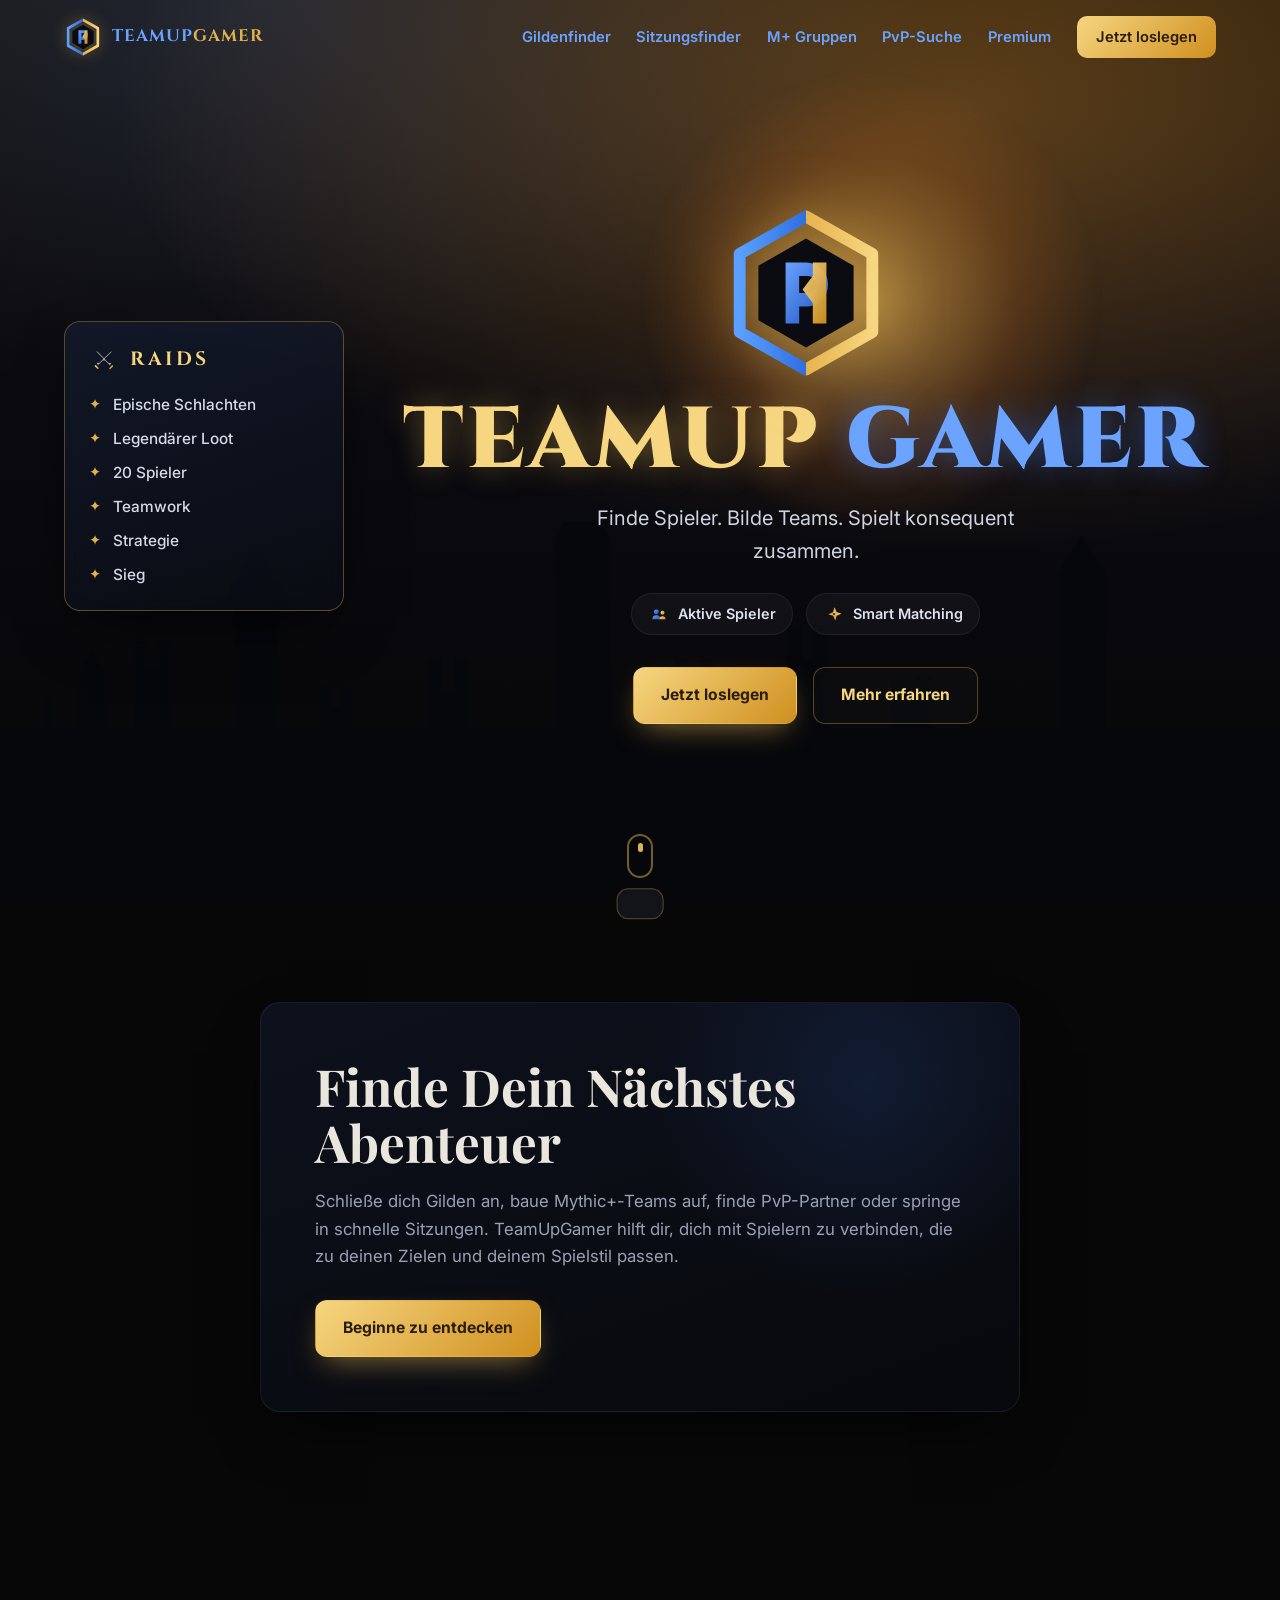
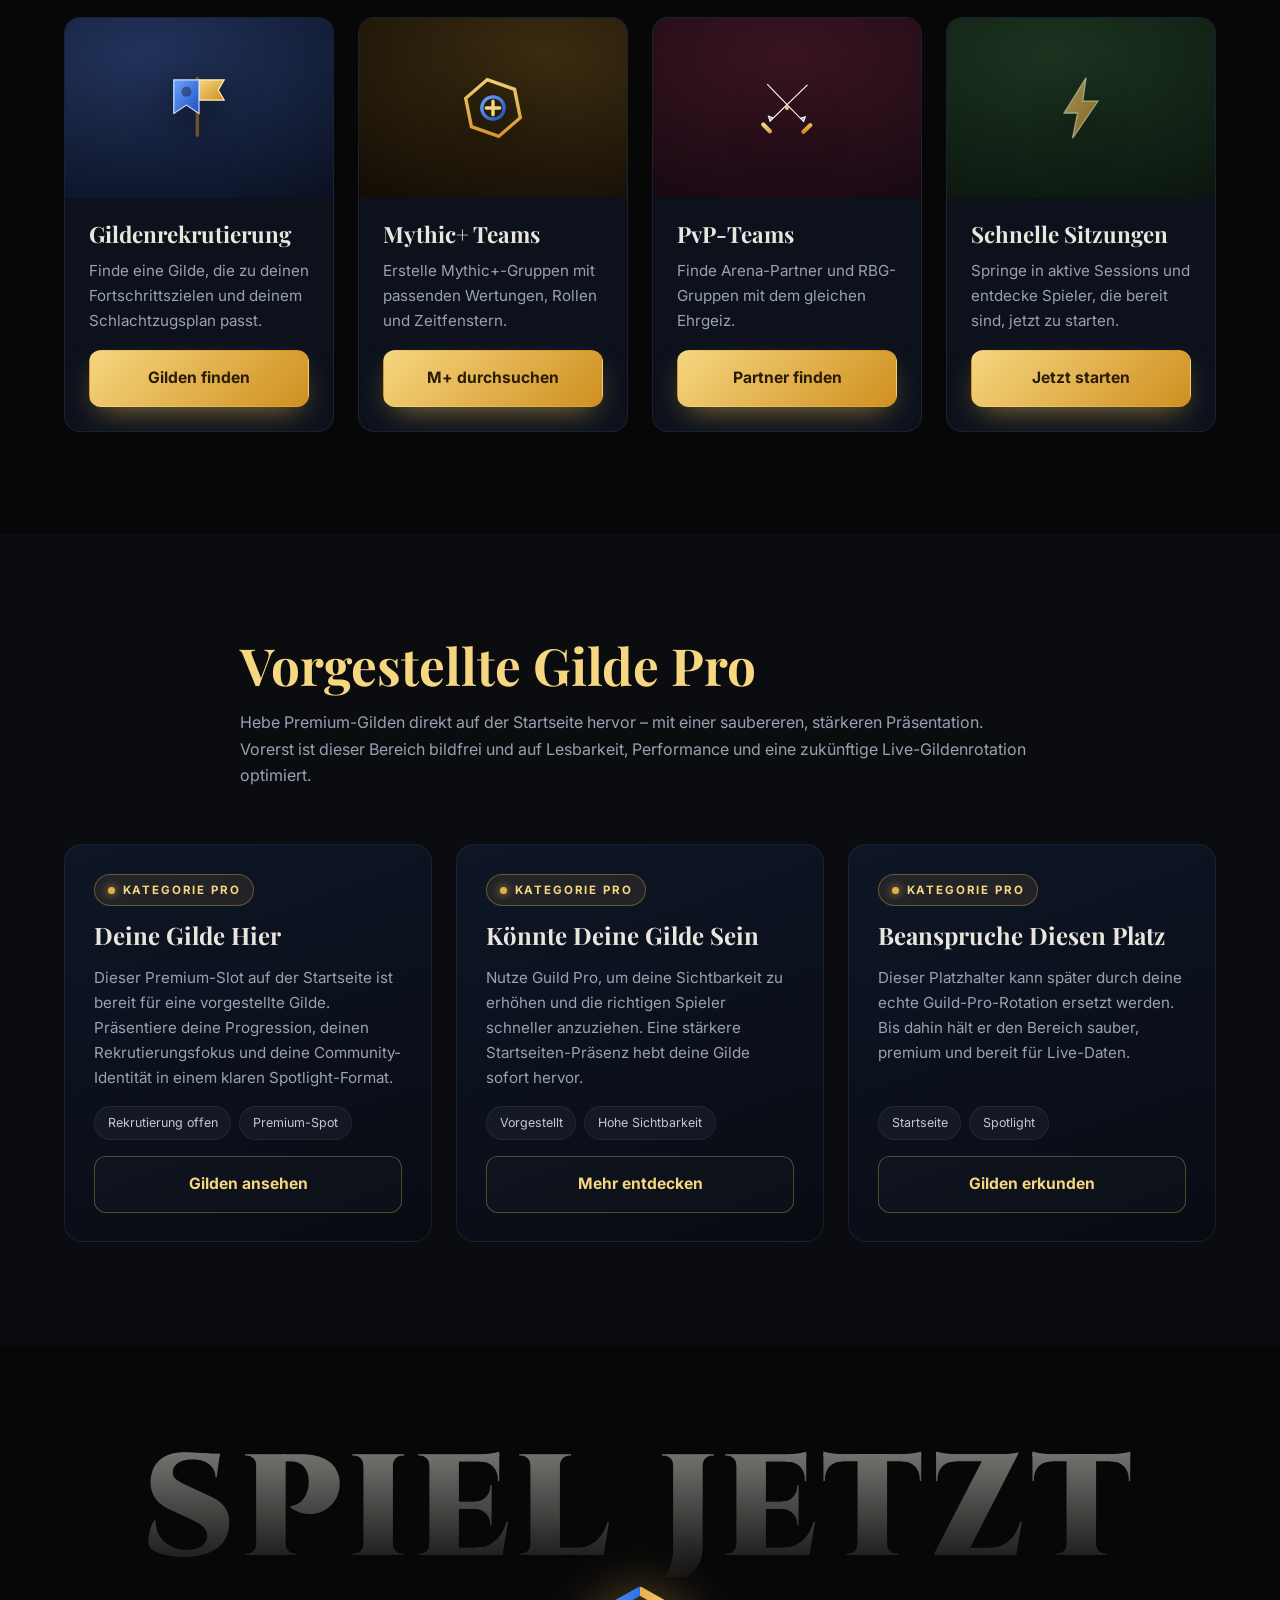
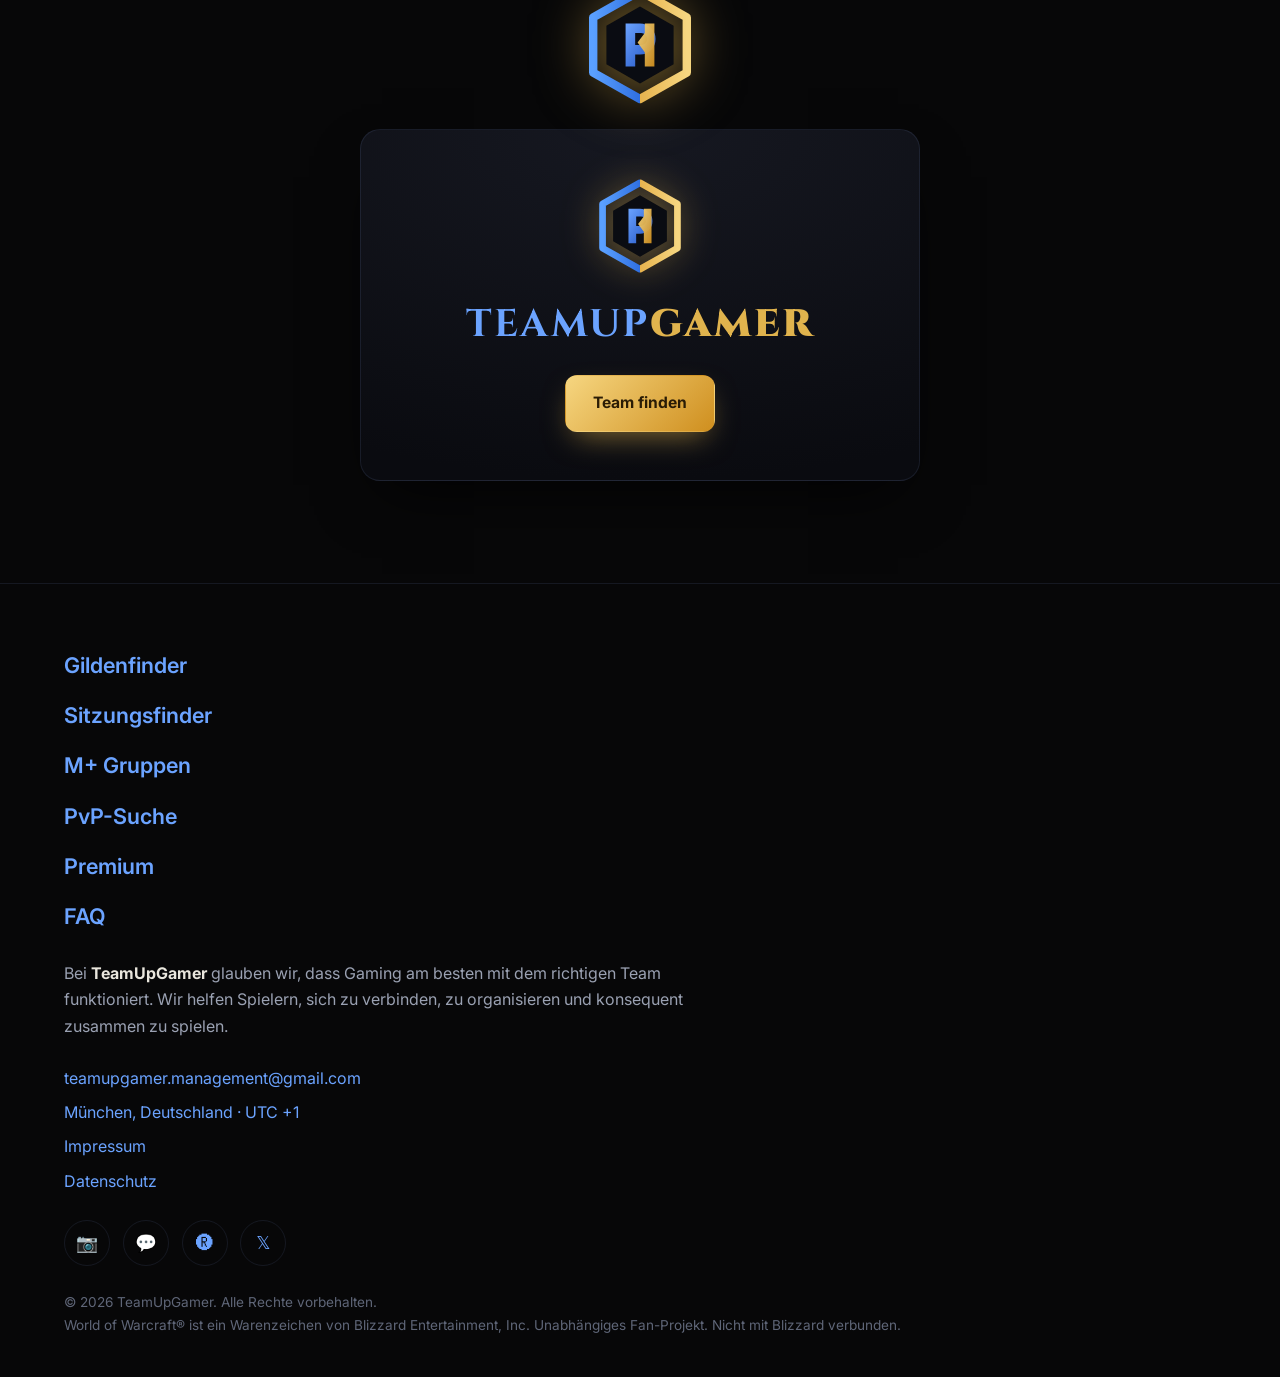
==== commit 1ccee4a4: "Rebuild site to match the real TeamUpGamer design Recreate the actual TeamUpGamer (World of Warcraft" ====
--- a/index.html
+++ b/index.html
@@ -3,164 +3,96 @@
 <head>
   <meta charset="UTF-8" />
   <meta name="viewport" content="width=device-width, initial-scale=1.0" />
-  <meta name="description" content="TeamUp Gamer – finde Mitspieler auf deinem Skill-Level. Squad-Finder, LFG-Board, Voice-Lobbies und Turniere für deine Lieblingsgames." />
-  <meta name="theme-color" content="#08080d" />
-  <title>TeamUp Gamer – Finde dein Squad</title>
+  <meta name="description" content="TeamUpGamer – finde Gilden, baue Mythic+-Teams auf, finde PvP-Partner und springe in schnelle Sitzungen. Verbinde dich mit Spielern, die zu deinen Zielen passen." />
+  <meta name="theme-color" content="#070708" />
+  <title>TeamUp Gamer – Finde dein Team</title>
   <link rel="preconnect" href="https://fonts.googleapis.com" />
   <link rel="preconnect" href="https://fonts.gstatic.com" crossorigin />
-  <link href="https://fonts.googleapis.com/css2?family=Orbitron:wght@600;800;900&family=Inter:wght@400;500;600;700;800&display=swap" rel="stylesheet" />
+  <link href="https://fonts.googleapis.com/css2?family=Cinzel:wght@600;700;900&family=Playfair+Display:wght@500;600;700;800&family=Inter:wght@400;500;600;700&display=swap" rel="stylesheet" />
   <link rel="stylesheet" href="assets/css/style.css" />
-  <link rel="icon" href="data:image/svg+xml,<svg xmlns='http://www.w3.org/2000/svg' viewBox='0 0 100 100'><text y='.9em' font-size='90'>🎮</text></svg>" />
+  <link rel="icon" href="data:image/svg+xml,<svg xmlns='http://www.w3.org/2000/svg' viewBox='0 0 100 100'><text y='.9em' font-size='90'>⚔️</text></svg>" />
 </head>
 <body>
-  <!-- ===== Animated SVG sprite (gaming icons) ===== -->
+  <!-- ===== SVG sprite ===== -->
   <svg class="svg-sprite" aria-hidden="true" focusable="false" xmlns="http://www.w3.org/2000/svg">
     <defs>
-      <linearGradient id="gViolet" x1="0" y1="0" x2="1" y2="1"><stop offset="0" stop-color="#c084fc"/><stop offset="1" stop-color="#7c3aed"/></linearGradient>
-      <linearGradient id="gCyan" x1="0" y1="0" x2="1" y2="1"><stop offset="0" stop-color="#67e8f9"/><stop offset="1" stop-color="#0891b2"/></linearGradient>
-      <linearGradient id="gGold" x1="0" y1="0" x2="0" y2="1"><stop offset="0" stop-color="#ffe066"/><stop offset="1" stop-color="#f59e0b"/></linearGradient>
-      <linearGradient id="gGreen" x1="0" y1="0" x2="0" y2="1"><stop offset="0" stop-color="#86efac"/><stop offset="1" stop-color="#16a34a"/></linearGradient>
-      <linearGradient id="gPink" x1="0" y1="0" x2="1" y2="1"><stop offset="0" stop-color="#f9a8d4"/><stop offset="1" stop-color="#db2777"/></linearGradient>
+      <linearGradient id="gHex" x1="0" y1="0" x2="1" y2="0">
+        <stop offset="0" stop-color="#5aa0ff"/><stop offset=".5" stop-color="#2f6fe0"/>
+        <stop offset=".5" stop-color="#e7b34e"/><stop offset="1" stop-color="#f6d680"/>
+      </linearGradient>
+      <linearGradient id="gBlue" x1="0" y1="0" x2="1" y2="1"><stop offset="0" stop-color="#6ba3ff"/><stop offset="1" stop-color="#1e4fbf"/></linearGradient>
+      <linearGradient id="gGold" x1="0" y1="0" x2="1" y2="1"><stop offset="0" stop-color="#f6d680"/><stop offset="1" stop-color="#cf8f1f"/></linearGradient>
+      <linearGradient id="gSteel" x1="0" y1="0" x2="0" y2="1"><stop offset="0" stop-color="#dfe6f2"/><stop offset="1" stop-color="#9aa6bd"/></linearGradient>
     </defs>
 
-    <!-- CONTROLLER -->
-    <symbol id="ic-controller" viewBox="0 0 120 100">
+    <!-- EMBLEM (hex logo) -->
+    <symbol id="ic-emblem" viewBox="0 0 100 100">
+      <polygon points="50,5 89,27 89,73 50,95 11,73 11,27" fill="none" stroke="url(#gHex)" stroke-width="7" stroke-linejoin="round"/>
+      <polygon points="50,18 78,34 78,66 50,82 22,66 22,34" fill="#0a0c12"/>
+      <path d="M38 32 h12 a13 13 0 0 1 0 26 h-4 v10 h-8 Z" fill="url(#gBlue)"/>
+      <path d="M46 40 h5 a5 5 0 0 1 0 10 h-5 Z" fill="#0a0c12"/>
+      <path d="M62 32 v36 h-8 v-12 l-6 -8 6 -8 v-8 Z" fill="url(#gGold)" opacity=".95"/>
+    </symbol>
+
+    <!-- GUILD banner -->
+    <symbol id="ic-guild" viewBox="0 0 100 100">
       <g>
-        <animateTransform attributeName="transform" type="translate" values="0 0;0 -2.5;0 0" dur="4s" repeatCount="indefinite"/>
-        <path d="M30 30 h60 q18 0 24 26 q5 22 -8 30 q-12 7 -19 -6 l-6 -11 h-42 l-6 11 q-7 13 -19 6 q-13 -8 -8 -30 q6 -26 24 -26 Z" fill="url(#gViolet)" stroke="#e9d5ff" stroke-width="1.6"/>
-        <!-- d-pad -->
-        <g fill="#1b0b33">
-          <rect x="28" y="50" width="20" height="7" rx="2"/>
-          <rect x="34.5" y="43.5" width="7" height="20" rx="2"/>
-        </g>
-        <!-- action buttons -->
-        <circle cx="84" cy="44" r="4.4" fill="#67e8f9"><animate attributeName="opacity" values=".4;1;.4" dur="1.6s" repeatCount="indefinite"/></circle>
-        <circle cx="92" cy="52" r="4.4" fill="#f9a8d4"><animate attributeName="opacity" values=".4;1;.4" dur="1.6s" begin=".4s" repeatCount="indefinite"/></circle>
-        <circle cx="76" cy="52" r="4.4" fill="#86efac"><animate attributeName="opacity" values=".4;1;.4" dur="1.6s" begin=".8s" repeatCount="indefinite"/></circle>
-        <circle cx="84" cy="60" r="4.4" fill="#fde047"><animate attributeName="opacity" values=".4;1;.4" dur="1.6s" begin="1.2s" repeatCount="indefinite"/></circle>
-        <!-- sticks -->
-        <circle cx="50" cy="68" r="7" fill="#120726" stroke="#e9d5ff" stroke-width="1.4"/>
-        <circle cx="70" cy="68" r="7" fill="#120726" stroke="#e9d5ff" stroke-width="1.4"/>
-        <!-- center glow -->
-        <circle cx="60" cy="46" r="3" fill="#fff"><animate attributeName="opacity" values=".5;1;.5" dur="2s" repeatCount="indefinite"/></circle>
+        <animateTransform attributeName="transform" type="translate" values="0 0;0 -2;0 0" dur="3.4s" repeatCount="indefinite"/>
+        <rect x="46" y="14" width="4" height="72" rx="2" fill="#6b5326"/>
+        <path d="M50 18 h30 l-7 12 7 12 h-30 Z" fill="url(#gGold)" stroke="#fff0c2" stroke-width="1.4"/>
+        <path d="M20 18 h30 v40 l-15 -10 -15 10 Z" fill="url(#gBlue)" stroke="#cfe2ff" stroke-width="1.4"/>
+        <circle cx="35" cy="32" r="6" fill="#0a0c12" opacity=".4"/>
       </g>
     </symbol>
 
-    <!-- TARGET / crosshair (FPS) -->
-    <symbol id="ic-target" viewBox="0 0 100 100">
-      <g fill="none" stroke="url(#gCyan)" stroke-width="3.4" stroke-linecap="round">
-        <circle cx="50" cy="50" r="26"><animate attributeName="r" values="24;28;24" dur="2.6s" repeatCount="indefinite"/></circle>
-        <circle cx="50" cy="50" r="6" stroke="url(#gViolet)"/>
-        <path d="M50 12 v14 M50 74 v14 M12 50 h14 M74 50 h14"/>
+    <!-- MYTHIC+ key / portal -->
+    <symbol id="ic-mplus" viewBox="0 0 100 100">
+      <g>
+        <animateTransform attributeName="transform" type="rotate" values="0 50 50;360 50 50" dur="16s" repeatCount="indefinite"/>
+        <polygon points="50,16 80,33 80,67 50,84 20,67 20,33" fill="none" stroke="url(#gGold)" stroke-width="4"/>
       </g>
-      <circle cx="50" cy="50" r="2.6" fill="#67e8f9"><animate attributeName="opacity" values=".3;1;.3" dur="1.4s" repeatCount="indefinite"/></circle>
-    </symbol>
-
-    <!-- SWORD (MOBA/RPG) -->
-    <symbol id="ic-sword" viewBox="0 0 100 100">
+      <circle cx="50" cy="50" r="14" fill="none" stroke="url(#gBlue)" stroke-width="4"><animate attributeName="r" values="12;16;12" dur="2.6s" repeatCount="indefinite"/></circle>
+      <path d="M50 42 v16 M42 50 h16" stroke="#f6d680" stroke-width="4" stroke-linecap="round"/>
+    </symbol>
+
+    <!-- PVP crossed swords -->
+    <symbol id="ic-pvp" viewBox="0 0 100 100">
       <g>
-        <animateTransform attributeName="transform" type="rotate" values="-4 50 50;4 50 50;-4 50 50" dur="3.4s" repeatCount="indefinite"/>
-        <path d="M70 18 l8 8 -34 34 -10 2 2 -10 Z" fill="url(#gCyan)" stroke="#e0f7ff" stroke-width="1.6"/>
-        <path d="M30 60 l10 10" stroke="#c084fc" stroke-width="5" stroke-linecap="round"/>
-        <path d="M24 66 l-8 8 m4 -12 l8 8" stroke="url(#gViolet)" stroke-width="5" stroke-linecap="round"/>
-        <circle cx="34" cy="56" r="2" fill="#fff"><animate attributeName="opacity" values="0;1;0" dur="1.8s" repeatCount="indefinite"/></circle>
+        <animateTransform attributeName="transform" type="rotate" values="-3 50 50;3 50 50;-3 50 50" dur="3.2s" repeatCount="indefinite"/>
+        <path d="M26 22 l40 40 6 -2 -2 6 -40 -40 Z" fill="url(#gSteel)" stroke="#fff" stroke-width="1.2"/>
+        <path d="M74 22 l-40 40 -6 -2 2 6 40 -40 Z" fill="url(#gSteel)" stroke="#fff" stroke-width="1.2"/>
+        <path d="M22 70 l8 8 M78 70 l-8 8" stroke="url(#gGold)" stroke-width="5" stroke-linecap="round"/>
+        <circle cx="50" cy="50" r="2.4" fill="#f6d680"><animate attributeName="opacity" values=".3;1;.3" dur="1.4s" repeatCount="indefinite"/></circle>
       </g>
     </symbol>
 
-    <!-- ROCKET (Battle Royale / drop) -->
-    <symbol id="ic-rocket" viewBox="0 0 100 100">
-      <g>
-        <animateTransform attributeName="transform" type="translate" values="0 2;0 -3;0 2" dur="2.8s" repeatCount="indefinite"/>
-        <path d="M50 16 c14 10 18 28 14 44 h-28 c-4 -16 0 -34 14 -44 Z" fill="url(#gViolet)" stroke="#e9d5ff" stroke-width="1.6"/>
-        <circle cx="50" cy="40" r="6" fill="#67e8f9"/>
-        <path d="M36 52 l-10 12 12 -4 Z M64 52 l10 12 -12 -4 Z" fill="#c084fc"/>
-      </g>
-      <g fill="#fde047">
-        <path d="M44 62 q6 14 12 0 Z"><animate attributeName="opacity" values=".4;1;.4" dur=".7s" repeatCount="indefinite"/></path>
-        <circle cx="46" cy="78" r="2"><animate attributeName="cy" values="72;86" dur="1.2s" repeatCount="indefinite"/><animate attributeName="opacity" values="1;0" dur="1.2s" repeatCount="indefinite"/></circle>
-        <circle cx="54" cy="80" r="1.6"><animate attributeName="cy" values="74;88" dur="1.4s" begin=".5s" repeatCount="indefinite"/><animate attributeName="opacity" values="1;0" dur="1.4s" begin=".5s" repeatCount="indefinite"/></circle>
-      </g>
-    </symbol>
-
-    <!-- TROPHY -->
-    <symbol id="ic-trophy" viewBox="0 0 100 100">
-      <g>
-        <animateTransform attributeName="transform" type="translate" values="0 0;0 -2;0 0" dur="3s" repeatCount="indefinite"/>
-        <path d="M34 22 h32 v14 a16 16 0 0 1 -32 0 Z" fill="url(#gGold)" stroke="#fff3c4" stroke-width="1.6"/>
-        <path d="M34 26 h-10 a10 10 0 0 0 10 12 M66 26 h10 a10 10 0 0 1 -10 12" fill="none" stroke="url(#gGold)" stroke-width="3.4"/>
-        <rect x="46" y="50" width="8" height="12" fill="#f59e0b"/>
-        <path d="M36 68 h28 l-3 8 h-22 Z" fill="url(#gGold)"/>
-        <circle cx="50" cy="32" r="3" fill="#fff"><animate attributeName="opacity" values=".4;1;.4" dur="1.8s" repeatCount="indefinite"/></circle>
-      </g>
-    </symbol>
-
-    <!-- HEADSET (voice) -->
-    <symbol id="ic-headset" viewBox="0 0 100 100">
-      <g fill="none" stroke="url(#gViolet)" stroke-width="3.4" stroke-linecap="round">
-        <path d="M26 56 v-6 a24 24 0 0 1 48 0 v6"/>
-      </g>
-      <rect x="20" y="54" width="12" height="20" rx="6" fill="url(#gCyan)"/>
-      <rect x="68" y="54" width="12" height="20" rx="6" fill="url(#gCyan)"/>
-      <path d="M74 70 v6 a8 8 0 0 1 -8 8 h-10" fill="none" stroke="url(#gViolet)" stroke-width="3.4" stroke-linecap="round"/>
-      <circle cx="52" cy="84" r="3.4" fill="#86efac"><animate attributeName="opacity" values=".4;1;.4" dur="1.4s" repeatCount="indefinite"/></circle>
-    </symbol>
-
-    <!-- SHIELD (anti-cheat / tank) -->
-    <symbol id="ic-shield" viewBox="0 0 100 100">
-      <g>
-        <animateTransform attributeName="transform" type="scale" additive="sum" values="1;1.04;1" dur="2.6s" repeatCount="indefinite"/>
-        <path d="M50 16 l28 10 v22 c0 20 -14 30 -28 38 c-14 -8 -28 -18 -28 -38 V26 Z" fill="url(#gViolet)" stroke="#e9d5ff" stroke-width="1.6"/>
-        <path d="M38 50 l8 9 18 -20" fill="none" stroke="#67e8f9" stroke-width="5" stroke-linecap="round" stroke-linejoin="round"><animate attributeName="stroke-dasharray" values="0 40;40 0" dur="2s" repeatCount="indefinite"/></path>
-      </g>
-    </symbol>
-
-    <!-- BOLT (fast matchmaking) -->
-    <symbol id="ic-bolt" viewBox="0 0 100 100">
-      <path d="M56 14 L30 56 h16 l-6 30 30 -44 h-18 Z" fill="url(#gGold)" stroke="#fff3c4" stroke-width="1.6">
-        <animate attributeName="opacity" values=".6;1;.6" dur="1.2s" repeatCount="indefinite"/>
+    <!-- SESSION lightning -->
+    <symbol id="ic-session" viewBox="0 0 100 100">
+      <path d="M56 14 L30 56 h16 l-6 30 30 -44 h-18 Z" fill="url(#gGold)" stroke="#fff0c2" stroke-width="1.6">
+        <animate attributeName="opacity" values=".6;1;.6" dur="1.1s" repeatCount="indefinite"/>
       </path>
     </symbol>
 
-    <!-- USERS (squad) -->
+    <!-- USERS -->
     <symbol id="ic-users" viewBox="0 0 100 100">
-      <g>
-        <animateTransform attributeName="transform" type="translate" values="0 0;0 -2;0 0" dur="3.2s" repeatCount="indefinite"/>
-        <circle cx="38" cy="40" r="11" fill="url(#gViolet)"/>
-        <path d="M20 74 a18 18 0 0 1 36 0 Z" fill="url(#gViolet)"/>
-        <circle cx="66" cy="44" r="9" fill="url(#gCyan)"/>
-        <path d="M52 74 a14 14 0 0 1 28 0 Z" fill="url(#gCyan)"/>
-      </g>
-    </symbol>
-
-    <!-- CHAT (LFG board / discord) -->
-    <symbol id="ic-chat" viewBox="0 0 100 100">
-      <g>
-        <animateTransform attributeName="transform" type="translate" values="0 0;0 -2.5;0 0" dur="3s" repeatCount="indefinite"/>
-        <path d="M22 30 h56 a8 8 0 0 1 8 8 v24 a8 8 0 0 1 -8 8 H44 l-14 12 v-12 h-8 a8 8 0 0 1 -8 -8 V38 a8 8 0 0 1 8 -8 Z" fill="url(#gCyan)" stroke="#e0f7ff" stroke-width="1.6"/>
-        <g fill="#0e2a33">
-          <circle cx="40" cy="50" r="3.4"><animate attributeName="opacity" values=".3;1;.3" dur="1.2s" repeatCount="indefinite"/></circle>
-          <circle cx="52" cy="50" r="3.4"><animate attributeName="opacity" values=".3;1;.3" dur="1.2s" begin=".3s" repeatCount="indefinite"/></circle>
-          <circle cx="64" cy="50" r="3.4"><animate attributeName="opacity" values=".3;1;.3" dur="1.2s" begin=".6s" repeatCount="indefinite"/></circle>
-        </g>
-      </g>
-    </symbol>
-
-    <!-- MEDAL (rank/ladder) -->
-    <symbol id="ic-medal" viewBox="0 0 100 100">
-      <g>
-        <animateTransform attributeName="transform" type="rotate" values="-3 50 56;3 50 56;-3 50 56" dur="3.6s" repeatCount="indefinite"/>
-        <path d="M40 18 l10 22 -10 0 -8 -16 Z M60 18 l-10 22 10 0 8 -16 Z" fill="url(#gPink)"/>
-        <circle cx="50" cy="60" r="20" fill="url(#gGold)" stroke="#fff3c4" stroke-width="1.6"/>
-        <path d="M50 49 l4 8 9 1 -6.5 6 1.5 9 -8 -4 -8 4 1.5 -9 -6.5 -6 9 -1 Z" fill="#fff" opacity=".9"/>
-      </g>
+      <circle cx="38" cy="40" r="11" fill="url(#gBlue)"/>
+      <path d="M20 74 a18 18 0 0 1 36 0 Z" fill="url(#gBlue)"/>
+      <circle cx="66" cy="44" r="9" fill="url(#gGold)"/>
+      <path d="M52 74 a14 14 0 0 1 28 0 Z" fill="url(#gGold)"/>
+    </symbol>
+
+    <!-- SPARK / smart matching -->
+    <symbol id="ic-spark" viewBox="0 0 100 100">
+      <path d="M50 16 l8 22 22 8 -22 8 -8 22 -8 -22 -22 -8 22 -8 Z" fill="url(#gGold)">
+        <animateTransform attributeName="transform" type="rotate" values="0 50 50;360 50 50" dur="9s" repeatCount="indefinite"/>
+      </path>
+      <circle cx="50" cy="50" r="4" fill="#0a0c12"/>
     </symbol>
   </svg>
 
   <!-- ===== Preloader ===== -->
   <div class="preloader" id="preloader">
-    <div class="preloader__bars" aria-hidden="true">
-      <span></span><span></span><span></span><span></span>
-    </div>
+    <svg class="preloader__emblem" viewBox="0 0 100 100" aria-hidden="true"><use href="#ic-emblem"/></svg>
     <p class="preloader__text">TEAMUP&nbsp;GAMER</p>
   </div>
 
@@ -170,15 +102,16 @@
   <!-- ===== Header / Nav ===== -->
   <header class="nav" id="nav">
     <a href="#hero" class="nav__logo">
-      <span class="nav__logo-mark" aria-hidden="true">🎮</span>
-      <span class="nav__logo-text">TeamUp<strong>Gamer</strong></span>
+      <svg class="nav__emblem" viewBox="0 0 100 100" aria-hidden="true"><use href="#ic-emblem"/></svg>
+      <span class="nav__logo-text"><b>TEAMUP</b><i>GAMER</i></span>
     </a>
     <nav class="nav__links" id="navLinks" aria-label="Hauptnavigation">
-      <a href="#how">So funktioniert's</a>
-      <a href="#games">Spiele</a>
-      <a href="#finder">Squad-Finder</a>
-      <a href="#community">Community</a>
-      <a href="#join" class="nav__cta">Jetzt starten</a>
+      <a href="#categories">Gildenfinder</a>
+      <a href="#categories">Sitzungsfinder</a>
+      <a href="#categories">M+ Gruppen</a>
+      <a href="#categories">PvP-Suche</a>
+      <a href="#featured">Premium</a>
+      <a href="#play" class="nav__cta">Jetzt loslegen</a>
     </nav>
     <button class="nav__toggle" id="navToggle" aria-label="Menü öffnen" aria-expanded="false">
       <span></span><span></span><span></span>
@@ -188,296 +121,186 @@
   <main>
     <!-- ===== Hero ===== -->
     <section class="hero" id="hero">
-      <div class="hero__bg" aria-hidden="true">
-        <div class="blob blob--1"></div>
-        <div class="blob blob--2"></div>
-        <div class="blob blob--3"></div>
-        <div class="grid-fx"></div>
-        <div class="grain"></div>
-      </div>
-
-      <div class="hero__content">
-        <p class="hero__eyebrow" data-reveal>🎮 50.000+ Gamer · Matchmaking in Sekunden</p>
-        <h1 class="hero__title">
-          <span class="line" data-reveal>FINDE DEIN</span>
-          <span class="line outline" data-reveal>SQUAD.</span>
-        </h1>
-        <p class="hero__sub" data-reveal>
-          Schluss mit Solo-Queue-Frust. <strong>TeamUp Gamer</strong> matcht dich mit Mitspielern auf deinem Skill-Level – im richtigen Game, zur richtigen Zeit.
+      <div class="hero__scene" aria-hidden="true">
+        <div class="hero__sky"></div>
+        <div class="hero__sun"></div>
+        <div class="hero__embers" id="embers"></div>
+        <svg class="hero__skyline" viewBox="0 0 1200 220" preserveAspectRatio="none">
+          <path d="M0 220 V120 h40 v-18 h10 v18 h22 v-30 l14 -14 14 14 v30 h26 v-50 h12 v14 h10 v-14 h12 v50 h60 v-80 l20 -22 20 22 v80 h40 v-24 h10 v12 h10 v-12 h10 v24 h70 v-40 h14 v18 h12 v-18 h14 v40 h80 v-110 l26 -28 26 28 v110 h60 v-40 h12 v16 h12 v-16 h12 v40 h70 v-60 h14 v20 h10 v-20 h14 v60 h60 v-30 h12 v14 h12 v-14 h12 v30 h120 v-90 l22 -22 22 22 v90 H1200 V220 Z" fill="#06070b"/>
+        </svg>
+      </div>
+
+      <div class="hero__inner">
+        <aside class="raids-card" data-reveal>
+          <div class="raids-card__head"><svg viewBox="0 0 100 100" aria-hidden="true"><use href="#ic-pvp"/></svg><span>RAIDS</span></div>
+          <ul>
+            <li>Epische Schlachten</li>
+            <li>Legendärer Loot</li>
+            <li>20 Spieler</li>
+            <li>Teamwork</li>
+            <li>Strategie</li>
+            <li>Sieg</li>
+          </ul>
+        </aside>
+
+        <div class="hero__content">
+          <svg class="hero__emblem" id="heroEmblem" viewBox="0 0 100 100" aria-hidden="true"><use href="#ic-emblem"/></svg>
+          <h1 class="wordmark" data-reveal><span class="g">TEAMUP</span> <span class="b">GAMER</span></h1>
+          <p class="hero__tag" data-reveal>Finde Spieler. Bilde Teams. Spielt konsequent zusammen.</p>
+          <div class="hero__chips" data-reveal>
+            <span class="hchip"><svg viewBox="0 0 100 100" aria-hidden="true"><use href="#ic-users"/></svg>Aktive Spieler</span>
+            <span class="hchip"><svg viewBox="0 0 100 100" aria-hidden="true"><use href="#ic-spark"/></svg>Smart Matching</span>
+          </div>
+          <div class="hero__actions" data-reveal>
+            <a href="#categories" class="btn btn--gold">Jetzt loslegen</a>
+            <a href="#intro" class="btn btn--ghost">Mehr erfahren</a>
+          </div>
+        </div>
+      </div>
+
+      <a href="#intro" class="scroll-cue" aria-label="Weiter scrollen"><span></span></a>
+    </section>
+
+    <!-- ===== Intro ===== -->
+    <section class="intro section" id="intro">
+      <div class="intro__panel" data-reveal>
+        <h2>Finde Dein Nächstes Abenteuer</h2>
+        <p>
+          Schließe dich Gilden an, baue Mythic+-Teams auf, finde PvP-Partner oder springe in
+          schnelle Sitzungen. TeamUpGamer hilft dir, dich mit Spielern zu verbinden, die zu deinen
+          Zielen und deinem Spielstil passen.
         </p>
-        <div class="hero__actions" data-reveal>
-          <a href="#finder" class="btn btn--primary">⚡ Squad finden</a>
-          <a href="#how" class="btn btn--ghost">So funktioniert's</a>
-        </div>
-        <div class="hero__stats" data-reveal>
-          <div class="stat"><span class="stat__num" data-count="52">0</span><span class="stat__label">Tsd. aktive Gamer</span></div>
-          <div class="stat"><span class="stat__num" data-count="120">0</span><span class="stat__label">Games unterstützt</span></div>
-          <div class="stat"><span class="stat__num" data-count="9">0</span><span class="stat__label">Sek. Matchmaking</span></div>
-        </div>
-      </div>
-
-      <!-- Animated controller art -->
-      <div class="hero__art" id="heroArt" aria-hidden="true">
-        <div class="hero__glow"></div>
-        <div class="hero__ring"></div>
-        <div class="pixels"><span></span><span></span><span></span><span></span><span></span><span></span></div>
-        <svg class="gamepad-svg"><use href="#ic-controller"/></svg>
-      </div>
-
-      <a href="#how" class="scroll-cue" aria-label="Weiter scrollen">
-        <span></span>
-      </a>
-    </section>
-
-    <!-- ===== Marquee ===== -->
-    <div class="marquee" aria-hidden="true">
-      <div class="marquee__track">
-        <span>VALORANT</span><span>LEAGUE OF LEGENDS</span><span>CS2</span><span>FORTNITE</span>
-        <span>APEX LEGENDS</span><span>DOTA 2</span><span>ROCKET LEAGUE</span><span>OVERWATCH 2</span>
-        <span>VALORANT</span><span>LEAGUE OF LEGENDS</span><span>CS2</span><span>FORTNITE</span>
-        <span>APEX LEGENDS</span><span>DOTA 2</span><span>ROCKET LEAGUE</span><span>OVERWATCH 2</span>
-      </div>
-    </div>
-
-    <!-- ===== How it works ===== -->
-    <section class="how section" id="how">
-      <div class="section__head">
-        <p class="kicker" data-reveal>So funktioniert's</p>
-        <h2 data-reveal>In drei Schritten zum <span class="hl">perfekten Team</span>.</h2>
-        <p class="section__lead" data-reveal>Kein endloses Suchen in Discord-Servern. Erstell dein Profil, lass dich matchen, leg los.</p>
-      </div>
-
-      <div class="steps">
-        <article class="step" data-reveal>
-          <span class="step__num">01</span>
-          <svg class="step__svg" aria-hidden="true"><use href="#ic-users"/></svg>
-          <h3>Profil erstellen</h3>
-          <p>Gamertag, Lieblingsgames, Rang und Rolle eintragen. In unter einer Minute startklar.</p>
-        </article>
-        <article class="step" data-reveal>
-          <span class="step__num">02</span>
-          <svg class="step__svg" aria-hidden="true"><use href="#ic-bolt"/></svg>
-          <h3>Gematcht werden</h3>
-          <p>Unser Matchmaking findet Mitspieler auf deinem Skill-Level, in deiner Region und zu deiner Zeit.</p>
-        </article>
-        <article class="step" data-reveal>
-          <span class="step__num">03</span>
-          <svg class="step__svg" aria-hidden="true"><use href="#ic-trophy"/></svg>
-          <h3>Squad up &amp; gewinnen</h3>
-          <p>Springt in die Voice-Lobby, stimmt die Taktik ab und sichert euch den nächsten Win.</p>
-        </article>
-      </div>
-    </section>
-
-    <!-- ===== Games ===== -->
-    <section class="games section" id="games">
-      <div class="section__head">
-        <p class="kicker" data-reveal>Spiele</p>
-        <h2 data-reveal>Such dir dein <span class="hl">Game</span> aus.</h2>
-        <p class="section__lead" data-reveal>Spielerzahlen sind Beispielwerte – bitte mit echten Live-Daten ersetzen.</p>
-      </div>
-
-      <div class="games__tabs" id="gamesTabs" role="tablist" data-reveal>
-        <button class="games__tab is-active" data-filter="all" role="tab">Alle</button>
-        <button class="games__tab" data-filter="fps" role="tab">FPS</button>
-        <button class="games__tab" data-filter="moba" role="tab">MOBA</button>
-        <button class="games__tab" data-filter="br" role="tab">Battle Royale</button>
-        <button class="games__tab" data-filter="sport" role="tab">Sport &amp; Co-op</button>
-      </div>
-
-      <div class="games__grid" id="gamesGrid">
-        <!-- cards injected by JS -->
-      </div>
-    </section>
-
-    <!-- ===== Squad Finder ===== -->
-    <section class="finder section" id="finder">
-      <div class="section__head">
-        <p class="kicker" data-reveal>Interaktiv</p>
-        <h2 data-reveal>Bau dir dein <span class="hl">Dream-Squad</span>.</h2>
-        <p class="section__lead" data-reveal>Wähl Game, Rolle, Rang und Region – wir stellen dir ein passendes Team zusammen.</p>
-      </div>
-
-      <div class="finder__wrap">
-        <div class="finder__stage" data-reveal>
-          <div class="finder__roster" id="finderRoster">
-            <p class="finder__empty">Stell deine Auswahl ein und klick auf <strong>„Squad finden“</strong>.</p>
-          </div>
-          <div class="finder__score">
-            <span>Team-Synergie</span>
-            <strong id="finderScore">–</strong>
-          </div>
-        </div>
-
-        <div class="finder__controls" data-reveal>
-          <div class="finder__group">
-            <p class="finder__label">Game</p>
-            <div class="chips" id="finderGame" data-single></div>
-          </div>
-          <div class="finder__group">
-            <p class="finder__label">Deine Rolle</p>
-            <div class="chips" id="finderRole" data-single></div>
-          </div>
-          <div class="finder__group">
-            <p class="finder__label">Rang</p>
-            <div class="chips" id="finderRank" data-single></div>
-          </div>
-          <div class="finder__group">
-            <p class="finder__label">Region</p>
-            <div class="chips" id="finderRegion" data-single></div>
-          </div>
-          <button class="btn btn--primary finder__btn" id="finderBtn">🎯 Squad finden</button>
-        </div>
-      </div>
-    </section>
-
-    <!-- ===== Community / Features ===== -->
-    <section class="community section" id="community">
-      <div class="section__head">
-        <p class="kicker" data-reveal>Community</p>
-        <h2 data-reveal>Mehr als nur <span class="hl">Matchmaking</span>.</h2>
-      </div>
-      <div class="features">
-        <article class="feature-card" data-reveal>
-          <svg class="feature-card__svg" aria-hidden="true"><use href="#ic-headset"/></svg>
-          <h3>Voice-Lobbies</h3>
-          <p>Direkter In-App-Voice-Chat, damit dein Squad sofort abgestimmt loslegen kann.</p>
-        </article>
-        <article class="feature-card" data-reveal>
-          <svg class="feature-card__svg" aria-hidden="true"><use href="#ic-chat"/></svg>
-          <h3>LFG-Board</h3>
-          <p>Poste „Looking for Group“-Anzeigen oder finde offene Squads, die genau dich suchen.</p>
-        </article>
-        <article class="feature-card" data-reveal>
-          <svg class="feature-card__svg" aria-hidden="true"><use href="#ic-medal"/></svg>
-          <h3>Skill-Ranking</h3>
-          <p>Verifizierte Ränge und ein faires MMR-System sorgen für ausgeglichene Matches.</p>
-        </article>
-        <article class="feature-card" data-reveal>
-          <svg class="feature-card__svg" aria-hidden="true"><use href="#ic-trophy"/></svg>
-          <h3>Turniere</h3>
-          <p>Wöchentliche Community-Cups mit Preisen – meldet euch als Team an und tretet an.</p>
-        </article>
-        <article class="feature-card" data-reveal>
-          <svg class="feature-card__svg" aria-hidden="true"><use href="#ic-shield"/></svg>
-          <h3>Fair Play</h3>
-          <p>Reputation-System, Reports und Moderation halten Toxicity und Cheater draußen.</p>
-        </article>
-        <article class="feature-card" data-reveal>
-          <svg class="feature-card__svg" aria-hidden="true"><use href="#ic-bolt"/></svg>
-          <h3>Cross-Platform</h3>
-          <p>PC, Konsole oder Handy – TeamUp matcht plattformübergreifend, wo es das Game erlaubt.</p>
-        </article>
-      </div>
-    </section>
-
-    <!-- ===== CTA ===== -->
-    <section class="cta section" id="cta">
-      <div class="cta__inner" data-reveal>
-        <h2>Bereit für den nächsten <span class="hl">Win?</span></h2>
-        <p>Erstell dein Profil kostenlos und finde noch heute dein Squad. Keine Solo-Queue mehr.</p>
-        <div class="cta__actions">
-          <a href="#join" class="btn btn--primary">🚀 Kostenlos starten</a>
-          <a href="#" class="btn btn--ghost" data-toast="App-Store-Link hier einfügen (iOS / Android).">📱 App laden</a>
-        </div>
-      </div>
-    </section>
-
-    <!-- ===== Join / Contact ===== -->
-    <section class="join section" id="join">
-      <div class="join__info">
-        <p class="kicker" data-reveal>Mitmachen</p>
-        <h2 data-reveal>Werde Teil der <span class="hl">Community</span>.</h2>
-
-        <ul class="join__details" data-reveal>
-          <li><span class="join__ic">💬</span>
-            <div><strong>Discord</strong><br /><a href="#" data-toast="Discord-Einladungslink hier einfügen.">Tritt unserem Server bei</a></div>
-          </li>
-          <li><span class="join__ic">✉️</span>
-            <div><strong>E-Mail</strong><br /><a href="mailto:hasretsanli5@gmail.com">hasretsanli5@gmail.com</a></div>
-          </li>
-          <li><span class="join__ic">🌐</span>
-            <div><strong>Social</strong><br /><a href="#" data-toast="Social-Media-Links hier einfügen.">Folge uns für Updates</a></div>
-          </li>
-        </ul>
-
-        <div class="live" data-reveal>
-          <strong>Gerade live <em>(Demo-Werte)</em></strong>
-          <p class="live__count"><span class="live__dot"></span><span id="onlineCount">0</span> Gamer online</p>
-          <table id="onlineList">
-            <tr><td>Valorant</td><td data-base="12480">–</td></tr>
-            <tr><td>League of Legends</td><td data-base="9860">–</td></tr>
-            <tr><td>Apex Legends</td><td data-base="6210">–</td></tr>
-          </table>
-        </div>
-      </div>
-
-      <form class="join__form" id="joinForm" novalidate data-reveal>
-        <h3>Erstelle dein Profil</h3>
-        <div class="field">
-          <input type="text" id="jTag" name="gamertag" required placeholder=" " />
-          <label for="jTag">Gamertag</label>
-        </div>
-        <div class="field">
-          <input type="email" id="jMail" name="email" required placeholder=" " />
-          <label for="jMail">E-Mail</label>
-        </div>
-        <div class="field--row">
-          <div class="field">
-            <select id="jGame" name="game" required>
-              <option value="" disabled selected hidden></option>
-              <option>Valorant</option>
-              <option>League of Legends</option>
-              <option>CS2</option>
-              <option>Apex Legends</option>
-              <option>Fortnite</option>
-              <option>Rocket League</option>
-              <option>Overwatch 2</option>
-              <option>Sonstiges</option>
-            </select>
-            <label for="jGame" class="label--static">Haupt-Game</label>
-          </div>
-          <div class="field">
-            <select id="jRank" name="rank" required>
-              <option value="" disabled selected hidden></option>
-              <option>Anfänger</option>
-              <option>Fortgeschritten</option>
-              <option>Hardcore</option>
-              <option>Kompetitiv / Ranked</option>
-            </select>
-            <label for="jRank" class="label--static">Level</label>
-          </div>
-        </div>
-        <button type="submit" class="btn btn--primary btn--block">Profil erstellen</button>
-        <p class="form__note" id="formNote" role="status"></p>
-      </form>
+        <a href="#categories" class="btn btn--gold">Beginne zu entdecken</a>
+      </div>
+    </section>
+
+    <!-- ===== Categories ===== -->
+    <section class="categories section" id="categories">
+      <div class="cat-grid">
+        <article class="cat-card" data-reveal>
+          <div class="cat-card__img cat--guild"><svg viewBox="0 0 100 100" aria-hidden="true"><use href="#ic-guild"/></svg><span class="shine"></span></div>
+          <div class="cat-card__body">
+            <h3>Gildenrekrutierung</h3>
+            <p>Finde eine Gilde, die zu deinen Fortschrittszielen und deinem Schlachtzugsplan passt.</p>
+            <a href="#" class="btn btn--gold btn--block" data-toast="Gildenfinder – hier verlinken.">Gilden finden</a>
+          </div>
+        </article>
+
+        <article class="cat-card" data-reveal>
+          <div class="cat-card__img cat--mplus"><svg viewBox="0 0 100 100" aria-hidden="true"><use href="#ic-mplus"/></svg><span class="shine"></span></div>
+          <div class="cat-card__body">
+            <h3>Mythic+ Teams</h3>
+            <p>Erstelle Mythic+-Gruppen mit passenden Wertungen, Rollen und Zeitfenstern.</p>
+            <a href="#" class="btn btn--gold btn--block" data-toast="Mythic+-Suche – hier verlinken.">M+ durchsuchen</a>
+          </div>
+        </article>
+
+        <article class="cat-card" data-reveal>
+          <div class="cat-card__img cat--pvp"><svg viewBox="0 0 100 100" aria-hidden="true"><use href="#ic-pvp"/></svg><span class="shine"></span></div>
+          <div class="cat-card__body">
+            <h3>PvP-Teams</h3>
+            <p>Finde Arena-Partner und RBG-Gruppen mit dem gleichen Ehrgeiz.</p>
+            <a href="#" class="btn btn--gold btn--block" data-toast="PvP-Suche – hier verlinken.">Partner finden</a>
+          </div>
+        </article>
+
+        <article class="cat-card" data-reveal>
+          <div class="cat-card__img cat--session"><svg viewBox="0 0 100 100" aria-hidden="true"><use href="#ic-session"/></svg><span class="shine"></span></div>
+          <div class="cat-card__body">
+            <h3>Schnelle Sitzungen</h3>
+            <p>Springe in aktive Sessions und entdecke Spieler, die bereit sind, jetzt zu starten.</p>
+            <a href="#" class="btn btn--gold btn--block" data-toast="Sitzungsfinder – hier verlinken.">Jetzt starten</a>
+          </div>
+        </article>
+      </div>
+    </section>
+
+    <!-- ===== Featured Guild Pro ===== -->
+    <section class="featured section" id="featured">
+      <div class="featured__head">
+        <h2 data-reveal>Vorgestellte Gilde Pro</h2>
+        <p data-reveal>
+          Hebe Premium-Gilden direkt auf der Startseite hervor – mit einer saubereren, stärkeren
+          Präsentation. Vorerst ist dieser Bereich bildfrei und auf Lesbarkeit, Performance und eine
+          zukünftige Live-Gildenrotation optimiert.
+        </p>
+      </div>
+
+      <div class="pro-grid">
+        <article class="pro-card" data-reveal>
+          <span class="pro-badge"><i></i>Kategorie Pro</span>
+          <h3>Deine Gilde Hier</h3>
+          <p>Dieser Premium-Slot auf der Startseite ist bereit für eine vorgestellte Gilde. Präsentiere deine Progression, deinen Rekrutierungsfokus und deine Community-Identität in einem klaren Spotlight-Format.</p>
+          <div class="pro-tags"><span>Rekrutierung offen</span><span>Premium-Spot</span></div>
+          <a href="#" class="btn btn--ghost btn--block" data-toast="Premium-Gilden – hier verlinken.">Gilden ansehen</a>
+        </article>
+
+        <article class="pro-card" data-reveal>
+          <span class="pro-badge"><i></i>Kategorie Pro</span>
+          <h3>Könnte Deine Gilde Sein</h3>
+          <p>Nutze Guild Pro, um deine Sichtbarkeit zu erhöhen und die richtigen Spieler schneller anzuziehen. Eine stärkere Startseiten-Präsenz hebt deine Gilde sofort hervor.</p>
+          <div class="pro-tags"><span>Vorgestellt</span><span>Hohe Sichtbarkeit</span></div>
+          <a href="#" class="btn btn--ghost btn--block" data-toast="Guild Pro – hier verlinken.">Mehr entdecken</a>
+        </article>
+
+        <article class="pro-card" data-reveal>
+          <span class="pro-badge"><i></i>Kategorie Pro</span>
+          <h3>Beanspruche Diesen Platz</h3>
+          <p>Dieser Platzhalter kann später durch deine echte Guild-Pro-Rotation ersetzt werden. Bis dahin hält er den Bereich sauber, premium und bereit für Live-Daten.</p>
+          <div class="pro-tags"><span>Startseite</span><span>Spotlight</span></div>
+          <a href="#" class="btn btn--ghost btn--block" data-toast="Guild Pro – hier verlinken.">Gilden erkunden</a>
+        </article>
+      </div>
+    </section>
+
+    <!-- ===== Play now ===== -->
+    <section class="play section" id="play">
+      <h2 class="play__title" data-reveal>Spiel&nbsp;jetzt</h2>
+      <svg class="play__emblem" viewBox="0 0 100 100" aria-hidden="true"><use href="#ic-emblem"/></svg>
+      <div class="play__card" data-reveal>
+        <svg class="play__card-emblem" viewBox="0 0 100 100" aria-hidden="true"><use href="#ic-emblem"/></svg>
+        <span class="play__wordmark"><b>TEAMUP</b><i>GAMER</i></span>
+        <a href="#categories" class="btn btn--gold">Team finden</a>
+      </div>
     </section>
   </main>
 
   <!-- ===== Footer ===== -->
   <footer class="footer">
-    <div class="footer__top">
-      <div class="footer__brand">
-        <span class="nav__logo-text">TeamUp<strong>Gamer</strong> 🎮</span>
-        <p>Die Plattform, die Gamer zusammenbringt. Finde dein Squad, spiel besser, hab mehr Spaß.</p>
-      </div>
-      <nav class="footer__nav" aria-label="Footer">
-        <a href="#games">Spiele</a>
-        <a href="#finder">Squad-Finder</a>
-        <a href="#join">Mitmachen</a>
-        <a href="impressum.html">Impressum</a>
-        <a href="datenschutz.html">Datenschutz</a>
-      </nav>
-      <div class="footer__social">
-        <a href="#" aria-label="Discord" data-toast="Discord-Link einfügen">💬</a>
-        <a href="#" aria-label="Twitch" data-toast="Twitch-Link einfügen">📺</a>
-        <a href="#" aria-label="X / Twitter" data-toast="X-/Twitter-Link einfügen">𝕏</a>
-      </div>
+    <nav class="footer__nav" aria-label="Footer">
+      <a href="#categories">Gildenfinder</a>
+      <a href="#categories">Sitzungsfinder</a>
+      <a href="#categories">M+ Gruppen</a>
+      <a href="#categories">PvP-Suche</a>
+      <a href="#featured">Premium</a>
+      <a href="#" data-toast="FAQ-Seite – hier verlinken.">FAQ</a>
+    </nav>
+
+    <p class="footer__about">
+      Bei <strong>TeamUpGamer</strong> glauben wir, dass Gaming am besten mit dem richtigen Team
+      funktioniert. Wir helfen Spielern, sich zu verbinden, zu organisieren und konsequent
+      zusammen zu spielen.
+    </p>
+
+    <div class="footer__contact">
+      <a href="mailto:teamupgamer.management@gmail.com">teamupgamer.management@gmail.com</a>
+      <span>München, Deutschland · UTC +1</span>
+      <a href="impressum.html">Impressum</a>
+      <a href="datenschutz.html">Datenschutz</a>
     </div>
-    <div class="footer__bottom">
-      <span>© <span id="year"></span> TeamUp Gamer · Alle Rechte vorbehalten.</span>
-      <span>GG &amp; gut gespielt. 🕹️</span>
+
+    <div class="footer__social">
+      <a href="#" aria-label="Instagram" data-toast="Instagram-Link einfügen">📷</a>
+      <a href="#" aria-label="Discord" data-toast="Discord-Link einfügen">💬</a>
+      <a href="#" aria-label="Reddit" data-toast="Reddit-Link einfügen">🅡</a>
+      <a href="#" aria-label="X / Twitter" data-toast="X-/Twitter-Link einfügen">𝕏</a>
     </div>
+
+    <p class="footer__legal">
+      © <span id="year"></span> TeamUpGamer. Alle Rechte vorbehalten.<br />
+      World of Warcraft® ist ein Warenzeichen von Blizzard Entertainment, Inc.
+      Unabhängiges Fan-Projekt. Nicht mit Blizzard verbunden.
+    </p>
   </footer>
 
   <button class="to-top" id="toTop" aria-label="Nach oben">↑</button>
--- a/assets/css/style.css
+++ b/assets/css/style.css
@@ -1,18 +1,20 @@
 /* ============ TeamUp Gamer – Stylesheet ============ */
 :root{
-  --bg:#08080d;
-  --bg-2:#0e0e16;
-  --card:#14141f;
-  --line:rgba(255,255,255,.08);
-  --text:#eef0f7;
-  --muted:#9a9ab0;
-  --brand:#a855f7;        /* neon violet */
-  --brand-2:#22d3ee;      /* neon cyan */
-  --accent:#4ade80;       /* online green */
-  --hot:#f472b6;          /* pink */
-  --radius:18px;
-  --shadow:0 24px 60px -20px rgba(0,0,0,.75);
-  --glow:0 0 30px -4px rgba(168,85,247,.7);
+  --bg:#070708;
+  --bg-2:#0b0c10;
+  --card:#0c111c;
+  --card-2:#0e1626;
+  --line:rgba(120,150,210,.12);
+  --line-gold:rgba(224,179,77,.35);
+  --text:#e9e6dd;
+  --muted:#9aa1b2;
+  --gold:#e0b34d;
+  --gold-lt:#f6d680;
+  --gold-dk:#cf8f1f;
+  --blue:#3f7fff;
+  --blue-lt:#6ba3ff;
+  --radius:16px;
+  --shadow:0 26px 60px -22px rgba(0,0,0,.85);
   --ease:cubic-bezier(.22,1,.36,1);
 }
 
@@ -23,265 +25,170 @@
   font-family:'Inter',system-ui,sans-serif;
   background:var(--bg);
   color:var(--text);
-  line-height:1.6;
+  line-height:1.65;
   overflow-x:hidden;
 }
-img{max-width:100%;display:block}
+img,svg{max-width:100%}
 a{color:inherit;text-decoration:none}
-h1,h2,h3{font-family:'Orbitron','Inter',sans-serif;font-weight:800;line-height:1.02;letter-spacing:.5px;text-transform:uppercase}
-.hl{color:var(--brand);text-shadow:0 0 24px rgba(168,85,247,.55)}
+h1,h2,h3{font-family:'Playfair Display',Georgia,serif;font-weight:700;line-height:1.1}
 section{position:relative}
-.section{padding:clamp(4rem,9vw,8rem) clamp(1.2rem,5vw,5rem)}
+.section{padding:clamp(3.5rem,8vw,7rem) clamp(1.2rem,5vw,5rem)}
 
 /* ---------- Buttons ---------- */
 .btn{
-  display:inline-flex;align-items:center;gap:.5rem;
-  padding:.95rem 1.6rem;border-radius:999px;font-weight:700;
-  font-size:.98rem;cursor:pointer;border:2px solid transparent;
+  display:inline-flex;align-items:center;justify-content:center;gap:.5rem;
+  padding:.9rem 1.7rem;border-radius:12px;font-weight:700;font-family:'Inter',sans-serif;
+  font-size:.98rem;cursor:pointer;border:1px solid transparent;
   transition:transform .25s var(--ease),box-shadow .25s var(--ease),background .25s,color .25s,border-color .25s;
   will-change:transform;
 }
-.btn--primary{background:linear-gradient(135deg,var(--brand),var(--brand-2));color:#0a0a12;box-shadow:0 12px 34px -10px rgba(168,85,247,.75)}
-.btn--primary:hover{transform:translateY(-3px) scale(1.02);box-shadow:0 18px 46px -10px rgba(34,211,238,.8)}
-.btn--ghost{border-color:var(--line);color:var(--text)}
-.btn--ghost:hover{border-color:var(--brand);color:var(--brand);transform:translateY(-3px)}
-.btn--block{width:100%;justify-content:center}
-
-.kicker{color:var(--brand-2);font-weight:700;letter-spacing:.22em;text-transform:uppercase;font-size:.8rem;margin-bottom:.6rem}
-.section__head{max-width:760px;margin:0 auto clamp(2.5rem,5vw,4rem);text-align:center}
-.section__head h2{font-size:clamp(2rem,5.5vw,3.6rem)}
-.section__lead{color:var(--muted);margin-top:1rem}
+.btn--gold{background:linear-gradient(135deg,var(--gold-lt),var(--gold-dk));color:#2a1c05;box-shadow:0 12px 30px -10px rgba(224,179,77,.6)}
+.btn--gold:hover{transform:translateY(-2px);box-shadow:0 18px 40px -10px rgba(246,214,128,.75)}
+.btn--ghost{background:rgba(255,255,255,.02);border-color:var(--line-gold);color:var(--gold-lt)}
+.btn--ghost:hover{background:rgba(224,179,77,.08);border-color:var(--gold);transform:translateY(-2px)}
+.btn--block{width:100%}
 
 /* ---------- Preloader ---------- */
-.preloader{position:fixed;inset:0;z-index:1000;background:var(--bg);display:grid;place-content:center;justify-items:center;gap:1.4rem;transition:opacity .6s ease,visibility .6s}
+.preloader{position:fixed;inset:0;z-index:1000;background:var(--bg);display:grid;place-content:center;justify-items:center;gap:1.2rem;transition:opacity .6s ease,visibility .6s}
 .preloader.hide{opacity:0;visibility:hidden}
-.preloader__text{font-family:'Orbitron';letter-spacing:.34em;color:var(--muted);font-size:.85rem}
-.preloader__bars{height:54px;display:flex;align-items:flex-end;gap:6px}
-.preloader__bars span{display:block;width:9px;height:14px;border-radius:3px;background:linear-gradient(var(--brand),var(--brand-2));animation:plBars .9s var(--ease) infinite}
-.preloader__bars span:nth-child(2){animation-delay:.15s}
-.preloader__bars span:nth-child(3){animation-delay:.3s}
-.preloader__bars span:nth-child(4){animation-delay:.45s}
-@keyframes plBars{0%,100%{height:14px;opacity:.5}50%{height:48px;opacity:1}}
+.preloader__emblem{width:78px;height:78px;animation:emblemSpin 2.4s var(--ease) infinite;filter:drop-shadow(0 0 18px rgba(224,179,77,.5))}
+@keyframes emblemSpin{0%{transform:rotate(0) scale(.9)}50%{transform:rotate(180deg) scale(1.05)}100%{transform:rotate(360deg) scale(.9)}}
+.preloader__text{font-family:'Cinzel',serif;font-weight:700;letter-spacing:.38em;color:var(--muted);font-size:.85rem}
 
 /* ---------- Scroll progress ---------- */
-.scroll-progress{position:fixed;top:0;left:0;height:3px;width:0;z-index:200;background:linear-gradient(90deg,var(--brand),var(--brand-2))}
+.scroll-progress{position:fixed;top:0;left:0;height:3px;width:0;z-index:200;background:linear-gradient(90deg,var(--blue),var(--gold))}
 
 /* ---------- Nav ---------- */
-.nav{
-  position:fixed;top:0;left:0;right:0;z-index:150;
-  display:flex;align-items:center;justify-content:space-between;
-  padding:1.1rem clamp(1.2rem,5vw,5rem);
-  transition:background .35s,backdrop-filter .35s,padding .35s,border-color .35s;
-  border-bottom:1px solid transparent;
-}
-.nav.scrolled{background:rgba(8,8,13,.82);backdrop-filter:blur(14px);border-color:var(--line);padding-top:.7rem;padding-bottom:.7rem}
-.nav__logo{display:flex;align-items:center;gap:.55rem;font-family:'Orbitron';font-size:1.2rem;letter-spacing:.5px}
-.nav__logo-mark{font-size:1.3rem;display:inline-block;animation:bobMark 3s ease-in-out infinite}
-@keyframes bobMark{0%,100%{transform:translateY(0) rotate(-6deg)}50%{transform:translateY(-4px) rotate(6deg)}}
-.nav__logo-text strong{color:var(--brand)}
-.nav__links{display:flex;align-items:center;gap:1.8rem}
-.nav__links a{font-weight:600;font-size:.95rem;color:var(--muted);transition:color .2s;position:relative}
-.nav__links a:not(.nav__cta)::after{content:"";position:absolute;left:0;bottom:-6px;height:2px;width:0;background:linear-gradient(90deg,var(--brand),var(--brand-2));transition:width .3s var(--ease)}
-.nav__links a:hover{color:var(--text)}
-.nav__links a:hover::after{width:100%}
-.nav__cta{background:linear-gradient(135deg,var(--brand),var(--brand-2));color:#0a0a12!important;padding:.55rem 1.1rem;border-radius:999px}
+.nav{position:fixed;top:0;left:0;right:0;z-index:150;display:flex;align-items:center;justify-content:space-between;padding:1rem clamp(1.2rem,5vw,5rem);transition:background .35s,backdrop-filter .35s,padding .35s,border-color .35s;border-bottom:1px solid transparent}
+.nav.scrolled{background:rgba(7,7,8,.85);backdrop-filter:blur(14px);border-color:var(--line);padding-top:.65rem;padding-bottom:.65rem}
+.nav__logo{display:flex;align-items:center;gap:.6rem}
+.nav__emblem{width:38px;height:38px;filter:drop-shadow(0 0 8px rgba(224,179,77,.4))}
+.nav__logo-text{font-family:'Cinzel',serif;font-weight:700;font-size:1.05rem;letter-spacing:.06em}
+.nav__logo-text b{color:var(--blue-lt)}
+.nav__logo-text i{color:var(--gold);font-style:normal}
+.nav__links{display:flex;align-items:center;gap:1.6rem}
+.nav__links a{font-weight:600;font-size:.92rem;color:var(--blue-lt);transition:color .2s;position:relative}
+.nav__links a:not(.nav__cta)::after{content:"";position:absolute;left:0;bottom:-6px;height:2px;width:0;background:var(--gold);transition:width .3s var(--ease)}
+.nav__links a:not(.nav__cta):hover{color:#fff}
+.nav__links a:not(.nav__cta):hover::after{width:100%}
+.nav__cta{background:linear-gradient(135deg,var(--gold-lt),var(--gold-dk));color:#2a1c05!important;padding:.55rem 1.2rem;border-radius:10px}
 .nav__cta:hover{transform:translateY(-2px)}
 .nav__toggle{display:none;flex-direction:column;gap:5px;background:none;border:0;cursor:pointer;padding:6px}
-.nav__toggle span{width:26px;height:3px;background:var(--text);border-radius:3px;transition:.3s var(--ease)}
+.nav__toggle span{width:26px;height:3px;background:var(--gold-lt);border-radius:3px;transition:.3s var(--ease)}
 .nav__toggle.open span:nth-child(1){transform:translateY(8px) rotate(45deg)}
 .nav__toggle.open span:nth-child(2){opacity:0}
 .nav__toggle.open span:nth-child(3){transform:translateY(-8px) rotate(-45deg)}
 
 /* ---------- Hero ---------- */
-.hero{min-height:100vh;display:grid;grid-template-columns:1.1fr .9fr;align-items:center;gap:2rem;padding:7rem clamp(1.2rem,5vw,5rem) 4rem;position:relative;overflow:hidden}
-.hero__bg{position:absolute;inset:0;z-index:0}
-.blob{position:absolute;border-radius:50%;filter:blur(80px);opacity:.5;animation:float 14s ease-in-out infinite}
-.blob--1{width:42vw;height:42vw;background:var(--brand);top:-10%;right:-8%}
-.blob--2{width:34vw;height:34vw;background:#0e7490;bottom:-12%;left:-6%;animation-delay:-4s}
-.blob--3{width:24vw;height:24vw;background:var(--brand-2);top:40%;left:35%;opacity:.28;animation-delay:-8s}
-@keyframes float{0%,100%{transform:translate(0,0) scale(1)}33%{transform:translate(4%,-5%) scale(1.08)}66%{transform:translate(-4%,4%) scale(.95)}}
-.grid-fx{position:absolute;inset:0;background-image:linear-gradient(rgba(168,85,247,.07) 1px,transparent 1px),linear-gradient(90deg,rgba(34,211,238,.07) 1px,transparent 1px);background-size:48px 48px;mask-image:radial-gradient(ellipse 70% 60% at 60% 40%,#000,transparent 75%);-webkit-mask-image:radial-gradient(ellipse 70% 60% at 60% 40%,#000,transparent 75%)}
-.grain{position:absolute;inset:0;opacity:.04;background-image:url("data:image/svg+xml,%3Csvg xmlns='http://www.w3.org/2000/svg' width='120' height='120'%3E%3Cfilter id='n'%3E%3CfeTurbulence type='fractalNoise' baseFrequency='.9' numOctaves='2'/%3E%3C/filter%3E%3Crect width='100%25' height='100%25' filter='url(%23n)'/%3E%3C/svg%3E")}
-
-.hero__content{position:relative;z-index:2;max-width:640px}
-.hero__eyebrow{display:inline-block;background:rgba(168,85,247,.1);border:1px solid rgba(168,85,247,.35);padding:.4rem .9rem;border-radius:999px;font-size:.85rem;color:#e9d5ff;margin-bottom:1.4rem}
-.hero__title{font-size:clamp(2.8rem,9vw,6.4rem);margin-bottom:1.2rem}
-.hero__title .line{display:block;overflow:hidden}
-.hero__title .outline{-webkit-text-stroke:2px var(--brand);color:transparent;text-shadow:0 0 30px rgba(168,85,247,.45)}
-.hero__sub{font-size:clamp(1rem,2vw,1.2rem);color:var(--muted);max-width:38ch;margin-bottom:2rem}
-.hero__sub strong{color:var(--text)}
-.hero__actions{display:flex;gap:1rem;flex-wrap:wrap;margin-bottom:2.6rem}
-.hero__stats{display:flex;gap:2.4rem;flex-wrap:wrap}
-.stat__num{font-family:'Orbitron';font-size:2.2rem;color:var(--brand-2);display:block;line-height:1;text-shadow:0 0 20px rgba(34,211,238,.5)}
-.stat__label{font-size:.82rem;color:var(--muted);text-transform:uppercase;letter-spacing:.08em}
-
-/* Hero controller art */
-.hero__art{position:relative;z-index:2;justify-self:center;width:min(440px,86%);aspect-ratio:1;display:grid;place-items:center}
-.hero__glow{position:absolute;width:80%;height:80%;border-radius:50%;background:radial-gradient(circle,rgba(168,85,247,.55),transparent 65%);filter:blur(28px);animation:pulseGlow 4s ease-in-out infinite}
-@keyframes pulseGlow{0%,100%{opacity:.6;transform:scale(.95)}50%{opacity:1;transform:scale(1.08)}}
-.hero__ring{position:absolute;width:96%;height:96%;border-radius:50%;border:1px dashed rgba(34,211,238,.4);animation:spinSlow 26s linear infinite}
-.hero__ring::after{content:"";position:absolute;top:-5px;left:50%;width:10px;height:10px;border-radius:50%;background:var(--brand-2);box-shadow:0 0 14px var(--brand-2);transform:translateX(-50%)}
-@keyframes spinSlow{to{transform:rotate(360deg)}}
-.gamepad-svg{position:relative;z-index:2;width:88%;height:88%;filter:drop-shadow(0 18px 30px rgba(0,0,0,.55));animation:bob 4.5s ease-in-out infinite}
-@keyframes bob{0%,100%{transform:translateY(0)}50%{transform:translateY(-16px)}}
-.pixels{position:absolute;inset:0;z-index:1}
-.pixels span{position:absolute;width:9px;height:9px;border-radius:2px;background:var(--brand-2);opacity:0;animation:rise 4s linear infinite}
-.pixels span:nth-child(1){left:18%;background:var(--brand);animation-delay:0s}
-.pixels span:nth-child(2){left:34%;animation-delay:.9s}
-.pixels span:nth-child(3){left:50%;background:var(--accent);animation-delay:1.7s}
-.pixels span:nth-child(4){left:66%;background:var(--hot);animation-delay:2.4s}
-.pixels span:nth-child(5){left:80%;animation-delay:3.1s}
-.pixels span:nth-child(6){left:26%;background:var(--brand);animation-delay:3.6s}
-@keyframes rise{0%{bottom:6%;opacity:0;transform:translateY(0) rotate(0)}15%{opacity:.9}100%{bottom:92%;opacity:0;transform:translateY(0) rotate(180deg)}}
-
-.scroll-cue{position:absolute;bottom:24px;left:50%;transform:translateX(-50%);width:26px;height:44px;border:2px solid var(--muted);border-radius:14px;display:grid;justify-items:center;z-index:3}
-.scroll-cue span{width:5px;height:9px;background:var(--brand);border-radius:3px;margin-top:7px;animation:cue 1.6s infinite}
+.hero{min-height:100vh;display:grid;align-items:center;padding:7rem clamp(1.2rem,5vw,5rem) 5rem;position:relative;overflow:hidden}
+.hero__scene{position:absolute;inset:0;z-index:0}
+.hero__sky{position:absolute;inset:0;background:
+  radial-gradient(120% 90% at 75% 12%,rgba(224,150,60,.35),transparent 55%),
+  radial-gradient(90% 70% at 20% 0%,rgba(63,127,255,.18),transparent 60%),
+  linear-gradient(180deg,#1a1206 0%,#0a0a10 45%,#070708 100%)}
+.hero__sun{position:absolute;top:8%;right:14%;width:min(46vw,460px);height:min(46vw,460px);border-radius:50%;background:radial-gradient(circle,rgba(255,196,90,.55),rgba(224,120,40,.18) 45%,transparent 70%);filter:blur(6px);animation:sunPulse 7s ease-in-out infinite}
+@keyframes sunPulse{0%,100%{opacity:.8;transform:scale(1)}50%{opacity:1;transform:scale(1.06)}}
+.hero__skyline{position:absolute;bottom:0;left:0;width:100%;height:42%;display:block}
+.hero__embers{position:absolute;inset:0;overflow:hidden}
+.ember{position:absolute;bottom:-12px;width:4px;height:4px;border-radius:50%;background:radial-gradient(circle,#ffe0a0,#d4951f);box-shadow:0 0 8px #f0b450;opacity:0;animation:emberRise linear infinite}
+@keyframes emberRise{0%{transform:translate(0,0) scale(1);opacity:0}12%{opacity:.95}100%{transform:translate(var(--drift,18px),-92vh) scale(.3);opacity:0}}
+
+.hero__inner{position:relative;z-index:2;width:100%;max-width:1200px;margin:0 auto;display:grid;grid-template-columns:280px 1fr;gap:clamp(1.5rem,4vw,3.5rem);align-items:center}
+.raids-card{background:linear-gradient(160deg,rgba(20,28,46,.78),rgba(10,12,20,.78));backdrop-filter:blur(8px);border:1px solid var(--line-gold);border-radius:var(--radius);padding:1.4rem 1.5rem;box-shadow:var(--shadow)}
+.raids-card__head{display:flex;align-items:center;gap:.7rem;margin-bottom:1rem;font-family:'Cinzel',serif;font-weight:700;letter-spacing:.18em;color:var(--gold-lt);font-size:1.2rem}
+.raids-card__head svg{width:30px;height:30px}
+.raids-card ul{list-style:none;display:grid;gap:.55rem}
+.raids-card li{position:relative;padding-left:1.5rem;color:#d6dae6;font-weight:500;font-size:.96rem}
+.raids-card li::before{content:"✦";position:absolute;left:0;color:var(--gold);font-size:.9rem}
+
+.hero__content{text-align:center;display:flex;flex-direction:column;align-items:center}
+.hero__emblem{width:clamp(110px,16vw,170px);height:clamp(110px,16vw,170px);filter:drop-shadow(0 0 28px rgba(224,179,77,.5));animation:bob 5s ease-in-out infinite;margin-bottom:1.2rem}
+@keyframes bob{0%,100%{transform:translateY(0)}50%{transform:translateY(-14px)}}
+.wordmark{font-family:'Cinzel',serif;font-weight:900;font-size:clamp(2.6rem,8vw,5.4rem);letter-spacing:.04em;line-height:1;text-transform:uppercase}
+.wordmark .g{color:var(--gold-lt);text-shadow:0 0 30px rgba(224,179,77,.4)}
+.wordmark .b{color:var(--blue-lt);text-shadow:0 0 30px rgba(63,127,255,.4)}
+.hero__tag{color:#cfd4e0;font-size:clamp(1rem,2vw,1.25rem);margin:1.1rem 0 1.6rem;max-width:34ch}
+.hero__chips{display:flex;gap:.8rem;flex-wrap:wrap;justify-content:center;margin-bottom:2rem}
+.hchip{display:inline-flex;align-items:center;gap:.5rem;background:rgba(255,255,255,.04);border:1px solid var(--line);border-radius:999px;padding:.5rem 1rem;font-weight:600;font-size:.9rem;color:#dde2ee}
+.hchip svg{width:22px;height:22px}
+.hero__actions{display:flex;gap:1rem;flex-wrap:wrap;justify-content:center}
+
+.scroll-cue{position:absolute;bottom:22px;left:50%;transform:translateX(-50%);width:26px;height:44px;border:2px solid rgba(224,179,77,.5);border-radius:14px;display:grid;justify-items:center;z-index:3}
+.scroll-cue span{width:5px;height:9px;background:var(--gold);border-radius:3px;margin-top:7px;animation:cue 1.6s infinite}
 @keyframes cue{0%{opacity:0;transform:translateY(0)}40%{opacity:1}100%{opacity:0;transform:translateY(16px)}}
 
-/* ---------- Marquee ---------- */
-.marquee{background:linear-gradient(90deg,var(--brand),var(--brand-2));color:#0a0a12;padding:1rem 0;overflow:hidden;border-top:3px solid #0a0a12;border-bottom:3px solid #0a0a12}
-.marquee__track{display:flex;gap:2.5rem;white-space:nowrap;width:max-content;animation:scrollX 24s linear infinite;font-family:'Orbitron';font-weight:800;font-size:1.2rem;letter-spacing:2px}
-.marquee__track span{display:inline-flex;align-items:center}
-.marquee__track span::before{content:"🎮";margin-right:.6rem}
-@keyframes scrollX{to{transform:translateX(-50%)}}
-
-/* ---------- How / Steps ---------- */
-.steps{display:grid;grid-template-columns:repeat(3,1fr);gap:1.4rem;max-width:1100px;margin:0 auto}
-.step{background:var(--card);border:1px solid var(--line);border-radius:var(--radius);padding:2rem 1.6rem;position:relative;overflow:hidden;transition:transform .35s var(--ease),border-color .35s,box-shadow .35s}
-.step::before{content:"";position:absolute;inset:0;background:radial-gradient(420px circle at 50% -10%,rgba(168,85,247,.18),transparent 60%);opacity:0;transition:opacity .3s}
-.step:hover{transform:translateY(-6px);border-color:var(--brand);box-shadow:var(--shadow)}
-.step:hover::before{opacity:1}
-.step__num{font-family:'Orbitron';font-size:.95rem;font-weight:900;color:var(--brand-2);letter-spacing:.2em}
-.step__svg{width:64px;height:64px;display:block;margin:1rem 0 .4rem;filter:drop-shadow(0 8px 14px rgba(0,0,0,.45))}
-.step h3{font-size:1.25rem;margin:.4rem 0 .6rem}
-.step p{color:var(--muted);font-size:.95rem}
-
-/* ---------- Games ---------- */
-.games__tabs{display:flex;gap:.6rem;justify-content:center;flex-wrap:wrap;margin-bottom:2.6rem}
-.games__tab{background:var(--card);border:1px solid var(--line);color:var(--muted);padding:.6rem 1.3rem;border-radius:999px;font-weight:600;cursor:pointer;transition:.25s var(--ease)}
-.games__tab:hover{color:var(--text);border-color:var(--brand)}
-.games__tab.is-active{background:linear-gradient(135deg,var(--brand),var(--brand-2));color:#0a0a12;border-color:transparent}
-.games__grid{display:grid;grid-template-columns:repeat(auto-fill,minmax(270px,1fr));gap:1.4rem;max-width:1200px;margin:0 auto}
-.game-card{background:var(--card);border:1px solid var(--line);border-radius:var(--radius);padding:1.4rem;display:flex;flex-direction:column;gap:.7rem;transition:transform .35s var(--ease),border-color .35s,box-shadow .35s;position:relative;overflow:hidden;animation:cardIn .5s var(--ease) both}
-.game-card::before{content:"";position:absolute;inset:0;background:radial-gradient(400px circle at var(--mx,50%) var(--my,0%),rgba(34,211,238,.16),transparent 60%);opacity:0;transition:opacity .3s}
-.game-card:hover{transform:translateY(-6px);border-color:var(--brand);box-shadow:var(--shadow)}
-.game-card:hover::before{opacity:1}
-.game-card__top{display:flex;justify-content:space-between;align-items:flex-start;gap:1rem}
-.game-card__svg{width:54px;height:54px;display:block;transition:transform .4s var(--ease);filter:drop-shadow(0 6px 10px rgba(0,0,0,.4))}
-.game-card:hover .game-card__svg{transform:rotate(-7deg) scale(1.12)}
-.game-card__online{display:inline-flex;align-items:center;gap:.4rem;font-size:.8rem;font-weight:700;color:var(--accent);white-space:nowrap}
-.game-card__online::before{content:"";width:8px;height:8px;border-radius:50%;background:var(--accent);box-shadow:0 0 8px var(--accent);animation:blink 1.6s ease-in-out infinite}
-@keyframes blink{0%,100%{opacity:1}50%{opacity:.35}}
-.game-card h3{font-size:1.2rem}
-.game-card p{color:var(--muted);font-size:.92rem;flex:1}
-.game-card__tags{display:flex;gap:.4rem;flex-wrap:wrap}
-.tag{font-size:.72rem;padding:.2rem .6rem;border-radius:999px;background:rgba(255,255,255,.06);color:var(--muted);border:1px solid var(--line);text-transform:uppercase;letter-spacing:.05em}
-.tag--hot{color:var(--hot);border-color:rgba(244,114,182,.4)}
-.tag--new{color:var(--brand-2);border-color:rgba(34,211,238,.4)}
-.game-card.is-hidden{display:none}
-@keyframes cardIn{from{opacity:0;transform:translateY(18px)}to{opacity:1;transform:translateY(0)}}
-
-/* ---------- Squad Finder ---------- */
-.finder{background:var(--bg-2)}
-.finder__wrap{display:grid;grid-template-columns:1.05fr .95fr;gap:clamp(2rem,5vw,4rem);align-items:stretch;max-width:1100px;margin:0 auto}
-.finder__stage{background:linear-gradient(145deg,#15151f,#0c0c13);border:1px solid var(--line);border-radius:var(--radius);padding:1.6rem;min-height:380px;display:flex;flex-direction:column;justify-content:space-between;box-shadow:var(--shadow)}
-.finder__roster{flex:1;display:flex;flex-direction:column;gap:.8rem;justify-content:center}
-.finder__empty{color:var(--muted);text-align:center;align-self:center;max-width:24ch}
-.finder__empty strong{color:var(--text)}
-.mate{display:flex;align-items:center;gap:1rem;background:var(--card);border:1px solid var(--line);border-radius:14px;padding:.8rem 1rem;animation:cardIn .4s var(--ease) both}
-.mate__avatar{width:46px;height:46px;border-radius:12px;display:grid;place-content:center;font-family:'Orbitron';font-weight:900;font-size:1.1rem;color:#0a0a12;flex-shrink:0;box-shadow:var(--glow)}
-.mate__main{flex:1;min-width:0}
-.mate__tag{font-weight:700;font-size:1rem}
-.mate__meta{color:var(--muted);font-size:.82rem}
-.mate__ping{font-family:'Orbitron';font-size:.82rem;font-weight:700;color:var(--accent);white-space:nowrap}
-.finder__score{display:flex;justify-content:space-between;align-items:center;border-top:1px solid var(--line);padding-top:1rem;margin-top:1rem}
-.finder__score span{color:var(--muted)}
-.finder__score strong{font-family:'Orbitron';font-size:1.8rem;color:var(--brand-2);text-shadow:0 0 18px rgba(34,211,238,.5)}
-.finder__controls{display:flex;flex-direction:column;gap:1.2rem;justify-content:center}
-.finder__group{display:flex;flex-direction:column;gap:.6rem}
-.finder__label{color:var(--muted);font-weight:600;font-size:.82rem;text-transform:uppercase;letter-spacing:.1em}
-.chips{display:flex;flex-wrap:wrap;gap:.55rem}
-.chip{cursor:pointer;border:1px solid var(--line);background:var(--card);padding:.5rem .95rem;border-radius:10px;font-weight:600;font-size:.9rem;transition:.2s var(--ease);user-select:none}
-.chip:hover{border-color:var(--brand);color:var(--text)}
-.chip.active{background:linear-gradient(135deg,var(--brand),var(--brand-2));color:#0a0a12;border-color:transparent}
-.finder__btn{margin-top:.4rem;align-self:flex-start}
-
-/* ---------- Community / Features ---------- */
-.features{display:grid;grid-template-columns:repeat(3,1fr);gap:1.4rem;max-width:1150px;margin:0 auto}
-.feature-card{background:var(--card);border:1px solid var(--line);border-radius:var(--radius);padding:1.8rem 1.6rem;transition:transform .35s var(--ease),border-color .35s,box-shadow .35s;position:relative;overflow:hidden}
-.feature-card::before{content:"";position:absolute;inset:0;background:radial-gradient(380px circle at 50% 0,rgba(34,211,238,.16),transparent 60%);opacity:0;transition:opacity .3s}
-.feature-card:hover{transform:translateY(-6px);border-color:var(--brand-2);box-shadow:var(--shadow)}
-.feature-card:hover::before{opacity:1}
-.feature-card__svg{width:58px;height:58px;display:block;margin-bottom:.8rem;filter:drop-shadow(0 8px 14px rgba(0,0,0,.45));transition:transform .4s var(--ease)}
-.feature-card:hover .feature-card__svg{transform:scale(1.12) rotate(-6deg)}
-.feature-card h3{font-size:1.2rem;margin-bottom:.5rem}
-.feature-card p{color:var(--muted);font-size:.93rem}
-
-/* ---------- CTA ---------- */
-.cta{text-align:center}
-.cta__inner{max-width:720px;margin:0 auto;background:linear-gradient(135deg,var(--brand),var(--brand-2));border-radius:var(--radius);padding:clamp(2.5rem,6vw,4rem);color:#0a0a12;box-shadow:0 30px 70px -20px rgba(168,85,247,.55);position:relative;overflow:hidden}
-.cta__inner::after{content:"🎮";position:absolute;font-size:14rem;right:-2rem;bottom:-3.5rem;opacity:.14;transform:rotate(-12deg)}
-.cta__inner h2{font-size:clamp(2rem,6vw,3.4rem)}
-.cta__inner .hl{color:#0a0a12;text-shadow:none;text-decoration:underline;text-decoration-thickness:5px;text-decoration-color:rgba(10,10,18,.35)}
-.cta__inner p{margin:1rem auto 2rem;max-width:48ch;font-weight:500}
-.cta__actions{display:flex;gap:1rem;justify-content:center;flex-wrap:wrap;position:relative;z-index:2}
-.cta .btn--primary{background:#0a0a12;color:#e9d5ff}
-.cta .btn--primary:hover{box-shadow:0 16px 40px -10px rgba(0,0,0,.6)}
-.cta .btn--ghost{border-color:rgba(10,10,18,.35);color:#0a0a12}
-.cta .btn--ghost:hover{border-color:#0a0a12;color:#0a0a12}
-
-/* ---------- Join / Contact ---------- */
-.join{display:grid;grid-template-columns:1fr 1fr;gap:clamp(2rem,5vw,4rem);align-items:start}
-.join__info h2{font-size:clamp(2rem,5vw,3.2rem);margin:.3rem 0 1.6rem}
-.join__details{list-style:none;display:grid;gap:1.1rem;margin-bottom:2rem}
-.join__details li{display:flex;gap:1rem;align-items:flex-start}
-.join__ic{font-size:1.3rem;width:44px;height:44px;display:grid;place-content:center;background:var(--card);border:1px solid var(--line);border-radius:12px;flex-shrink:0}
-.join__details a:hover{color:var(--brand-2)}
-.live{background:var(--card);border:1px solid var(--line);border-radius:var(--radius);padding:1.4rem}
-.live strong{display:block;margin-bottom:.4rem}
-.live__count{display:flex;align-items:center;gap:.6rem;font-family:'Orbitron';font-weight:800;font-size:1.3rem;color:var(--accent);margin-bottom:1rem}
-.live__dot{width:11px;height:11px;border-radius:50%;background:var(--accent);box-shadow:0 0 10px var(--accent);animation:blink 1.6s ease-in-out infinite}
-.live table{width:100%;border-collapse:collapse}
-.live td{padding:.45rem 0;color:var(--muted);border-bottom:1px solid var(--line)}
-.live td:last-child{text-align:right;color:var(--text);font-weight:600;font-family:'Orbitron';font-size:.92rem}
-.live tr:last-child td{border-bottom:0}
-
-/* form */
-.join__form{background:var(--card);border:1px solid var(--line);border-radius:var(--radius);padding:clamp(1.6rem,4vw,2.4rem);box-shadow:var(--shadow)}
-.join__form h3{font-size:1.5rem;margin-bottom:1.4rem}
-.field{position:relative;margin-bottom:1.1rem}
-.field--row{display:flex;gap:1rem}
-.field--row .field{flex:1}
-.field input,.field select{width:100%;background:var(--bg-2);border:1px solid var(--line);border-radius:12px;padding:1.1rem 1rem .55rem;color:var(--text);font:inherit;transition:border-color .25s}
-.field select{padding-top:1.2rem;appearance:none;cursor:pointer}
-.field input:focus,.field select:focus{outline:none;border-color:var(--brand)}
-.field label{position:absolute;left:1rem;top:.95rem;color:var(--muted);pointer-events:none;transition:.2s var(--ease);font-size:.95rem}
-.field input:focus+label,.field input:not(:placeholder-shown)+label{top:.3rem;font-size:.72rem;color:var(--brand-2)}
-.label--static{top:.3rem!important;font-size:.72rem!important;color:var(--brand-2)!important}
-.field input:invalid:not(:placeholder-shown){border-color:#ef5a7a}
-.form__note{margin-top:1rem;font-weight:600;min-height:1.2em}
-.form__note.ok{color:var(--accent)}
-.form__note.err{color:#ef5a7a}
+/* ---------- Intro ---------- */
+.intro__panel{max-width:760px;margin:0 auto;background:linear-gradient(160deg,rgba(16,22,38,.7),rgba(8,9,14,.7));border:1px solid var(--line);border-radius:20px;padding:clamp(2rem,5vw,3.4rem);box-shadow:var(--shadow);position:relative;overflow:hidden}
+.intro__panel::before{content:"";position:absolute;top:-40%;right:-10%;width:60%;height:120%;background:radial-gradient(circle,rgba(63,127,255,.12),transparent 65%)}
+.intro__panel h2{font-size:clamp(2rem,5.5vw,3.2rem);margin-bottom:1.1rem;position:relative}
+.intro__panel p{color:var(--muted);font-size:1.05rem;margin-bottom:1.8rem;position:relative}
+
+/* ---------- Categories ---------- */
+.cat-grid{display:grid;grid-template-columns:repeat(auto-fit,minmax(260px,1fr));gap:1.5rem;max-width:1180px;margin:0 auto}
+.cat-card{background:var(--card);border:1px solid var(--line);border-radius:var(--radius);overflow:hidden;display:flex;flex-direction:column;transition:transform .4s var(--ease),border-color .4s,box-shadow .4s}
+.cat-card:hover{transform:translateY(-8px);border-color:var(--line-gold);box-shadow:var(--shadow)}
+.cat-card__img{position:relative;height:180px;display:grid;place-content:center;overflow:hidden}
+.cat-card__img svg{width:84px;height:84px;position:relative;z-index:2;filter:drop-shadow(0 8px 18px rgba(0,0,0,.5))}
+.cat--guild{background:radial-gradient(120% 100% at 30% 20%,#22335c,#0a1020)}
+.cat--mplus{background:radial-gradient(120% 100% at 70% 20%,#3a2c10,#120c05)}
+.cat--pvp{background:radial-gradient(120% 100% at 50% 20%,#3a1422,#140810)}
+.cat--session{background:radial-gradient(120% 100% at 40% 20%,#1c3320,#0a140d)}
+.cat-card__img .shine{position:absolute;top:0;left:-60%;width:50%;height:100%;background:linear-gradient(105deg,transparent,rgba(255,255,255,.18),transparent);transform:skewX(-18deg)}
+.cat-card:hover .shine{animation:shine 1s var(--ease)}
+@keyframes shine{to{left:120%}}
+.cat-card__body{padding:1.5rem;display:flex;flex-direction:column;gap:.7rem;flex:1}
+.cat-card__body h3{font-size:1.4rem}
+.cat-card__body p{color:var(--muted);font-size:.95rem;flex:1}
+.cat-card__body .btn{margin-top:.4rem}
+
+/* ---------- Featured Guild Pro ---------- */
+.featured{background:var(--bg-2)}
+.featured__head{max-width:800px;margin:0 auto clamp(2.2rem,5vw,3.5rem)}
+.featured__head h2{font-size:clamp(2rem,5.5vw,3.2rem);color:var(--gold-lt);margin-bottom:1rem}
+.featured__head p{color:var(--muted)}
+.pro-grid{display:grid;grid-template-columns:repeat(auto-fit,minmax(280px,1fr));gap:1.5rem;max-width:1180px;margin:0 auto}
+.pro-card{background:linear-gradient(160deg,var(--card-2),#080b12);border:1px solid var(--line);border-radius:18px;padding:1.8rem;display:flex;flex-direction:column;gap:1rem;transition:transform .4s var(--ease),border-color .4s,box-shadow .4s;position:relative;overflow:hidden}
+.pro-card::before{content:"";position:absolute;inset:0;background:radial-gradient(420px circle at 50% -10%,rgba(63,127,255,.14),transparent 60%);opacity:0;transition:opacity .35s}
+.pro-card:hover{transform:translateY(-6px);border-color:var(--line-gold);box-shadow:var(--shadow)}
+.pro-card:hover::before{opacity:1}
+.pro-badge{align-self:flex-start;display:inline-flex;align-items:center;gap:.5rem;background:rgba(224,179,77,.1);border:1px solid var(--line-gold);color:var(--gold-lt);font-weight:700;font-size:.72rem;letter-spacing:.16em;text-transform:uppercase;padding:.35rem .8rem;border-radius:999px}
+.pro-badge i{width:7px;height:7px;border-radius:50%;background:var(--gold);box-shadow:0 0 8px var(--gold)}
+.pro-card h3{font-size:1.5rem}
+.pro-card>p{color:var(--muted);font-size:.95rem;flex:1}
+.pro-tags{display:flex;gap:.5rem;flex-wrap:wrap}
+.pro-tags span{font-size:.78rem;padding:.35rem .8rem;border-radius:999px;background:rgba(255,255,255,.04);border:1px solid var(--line);color:#c2c8d6}
+
+/* ---------- Play now ---------- */
+.play{text-align:center;display:flex;flex-direction:column;align-items:center;gap:1.5rem;overflow:hidden}
+.play__title{font-family:'Cinzel',serif;font-weight:900;font-size:clamp(3rem,14vw,9rem);text-transform:uppercase;letter-spacing:.04em;background:linear-gradient(180deg,rgba(233,230,221,.5),rgba(233,230,221,.04));-webkit-background-clip:text;background-clip:text;color:transparent;line-height:.9}
+.play__emblem{width:clamp(80px,12vw,120px);height:clamp(80px,12vw,120px);filter:drop-shadow(0 0 26px rgba(224,179,77,.55));animation:bob 5s ease-in-out infinite;margin-top:-1rem}
+.play__card{background:radial-gradient(120% 100% at 50% 0,#161821,#0a0b10);border:1px solid var(--line);border-radius:20px;padding:clamp(2rem,5vw,3rem) clamp(2rem,6vw,4rem);display:flex;flex-direction:column;align-items:center;gap:1.2rem;box-shadow:var(--shadow);max-width:560px;width:100%}
+.play__card-emblem{width:96px;height:96px;filter:drop-shadow(0 0 18px rgba(224,179,77,.45))}
+.play__wordmark{font-family:'Cinzel',serif;font-weight:900;font-size:clamp(1.6rem,5vw,2.4rem);letter-spacing:.06em}
+.play__wordmark b{color:var(--blue-lt)}
+.play__wordmark i{color:var(--gold);font-style:normal}
 
 /* ---------- Footer ---------- */
-.footer{background:var(--bg-2);border-top:1px solid var(--line);padding:clamp(2.5rem,5vw,4rem) clamp(1.2rem,5vw,5rem) 2rem}
-.footer__top{display:flex;justify-content:space-between;gap:2rem;flex-wrap:wrap;padding-bottom:2rem;border-bottom:1px solid var(--line)}
-.footer__brand{max-width:340px}
-.footer__brand .nav__logo-text{font-family:'Orbitron';font-size:1.3rem}
-.footer__brand p{color:var(--muted);margin-top:.6rem}
-.footer__nav{display:flex;flex-direction:column;gap:.6rem}
-.footer__nav a{color:var(--muted);transition:color .2s}
-.footer__nav a:hover{color:var(--brand-2)}
-.footer__social{display:flex;gap:.8rem;height:max-content}
-.footer__social a{width:44px;height:44px;display:grid;place-content:center;background:var(--card);border:1px solid var(--line);border-radius:12px;font-size:1.2rem;transition:.25s var(--ease)}
-.footer__social a:hover{transform:translateY(-4px);border-color:var(--brand)}
-.footer__bottom{display:flex;justify-content:space-between;gap:1rem;flex-wrap:wrap;padding-top:1.5rem;color:var(--muted);font-size:.85rem}
+.footer{border-top:1px solid var(--line);padding:clamp(2.5rem,6vw,4rem) clamp(1.2rem,5vw,5rem) 2.5rem;display:flex;flex-direction:column;gap:1.6rem;align-items:flex-start}
+.footer__nav{display:flex;flex-direction:column;gap:.9rem}
+.footer__nav a{color:var(--blue-lt);font-size:1.35rem;font-weight:600;transition:color .2s}
+.footer__nav a:hover{color:#fff}
+.footer__about{color:var(--muted);max-width:620px}
+.footer__about strong{color:var(--text)}
+.footer__contact{display:flex;flex-direction:column;gap:.5rem}
+.footer__contact a{color:var(--blue-lt)}
+.footer__contact a:hover{color:#fff}
+.footer__contact span{color:var(--blue-lt)}
+.footer__social{display:flex;gap:.8rem}
+.footer__social a{width:46px;height:46px;display:grid;place-content:center;border:1px solid var(--line);border-radius:50%;font-size:1.1rem;color:var(--blue-lt);transition:.25s var(--ease)}
+.footer__social a:hover{transform:translateY(-3px);border-color:var(--line-gold);color:var(--gold-lt)}
+.footer__legal{color:#5f6678;font-size:.85rem;line-height:1.7}
 
 /* ---------- To-top + toast ---------- */
-.to-top{position:fixed;right:24px;bottom:24px;z-index:120;width:50px;height:50px;border-radius:50%;border:0;background:linear-gradient(135deg,var(--brand),var(--brand-2));color:#0a0a12;font-size:1.3rem;font-weight:700;cursor:pointer;opacity:0;transform:translateY(20px);transition:.3s var(--ease);box-shadow:0 10px 30px -6px rgba(168,85,247,.6)}
+.to-top{position:fixed;right:22px;bottom:22px;z-index:120;width:48px;height:48px;border-radius:12px;border:0;background:linear-gradient(135deg,var(--gold-lt),var(--gold-dk));color:#2a1c05;font-size:1.3rem;font-weight:700;cursor:pointer;opacity:0;transform:translateY(20px);transition:.3s var(--ease);box-shadow:0 10px 28px -8px rgba(224,179,77,.6)}
 .to-top.show{opacity:1;transform:translateY(0)}
-.to-top:hover{transform:translateY(-4px)}
-.toast{position:fixed;left:50%;bottom:30px;transform:translate(-50%,140%);z-index:300;background:#fff;color:#0a0a12;padding:.9rem 1.4rem;border-radius:12px;font-weight:600;box-shadow:0 20px 50px -10px rgba(0,0,0,.5);max-width:90vw;transition:transform .4s var(--ease)}
+.to-top:hover{transform:translateY(-3px)}
+.toast{position:fixed;left:50%;bottom:30px;transform:translate(-50%,160%);z-index:300;background:#13131a;color:var(--text);border:1px solid var(--line-gold);padding:.9rem 1.4rem;border-radius:12px;font-weight:600;box-shadow:var(--shadow);max-width:90vw;transition:transform .4s var(--ease)}
 .toast.show{transform:translate(-50%,0)}
 
 /* ---------- Reveal ---------- */
@@ -289,25 +196,14 @@
 [data-reveal].in{opacity:1;transform:none}
 
 /* ---------- Responsive ---------- */
-@media (max-width:900px){
-  .hero{grid-template-columns:1fr;text-align:center;padding-top:6rem}
-  .hero__content{margin:0 auto}
-  .hero__sub{margin-left:auto;margin-right:auto}
-  .hero__actions,.hero__stats{justify-content:center}
-  .hero__art{width:min(320px,72%);margin-top:1rem}
-  .steps,.features{grid-template-columns:1fr}
-  .finder__wrap,.join{grid-template-columns:1fr}
-  .nav__links{
-    position:fixed;inset:0 0 0 auto;width:min(78vw,320px);flex-direction:column;justify-content:center;
-    background:var(--bg-2);padding:2rem;gap:1.6rem;transform:translateX(100%);transition:transform .4s var(--ease);
-    border-left:1px solid var(--line);
-  }
+@media (max-width:880px){
+  .hero__inner{grid-template-columns:1fr}
+  .raids-card{max-width:340px;margin:0 auto;order:2}
+  .hero__content{order:1}
+  .nav__links{position:fixed;inset:0 0 0 auto;width:min(80vw,330px);flex-direction:column;justify-content:center;align-items:flex-start;background:var(--bg-2);padding:2.5rem;gap:1.6rem;transform:translateX(100%);transition:transform .4s var(--ease);border-left:1px solid var(--line)}
   .nav__links.open{transform:translateX(0)}
+  .nav__links a{font-size:1.3rem}
   .nav__toggle{display:flex;z-index:160}
-  .footer__top{flex-direction:column}
-}
-@media (max-width:620px){
-  .features,.steps{grid-template-columns:1fr}
 }
 @media (prefers-reduced-motion:reduce){
   *{animation:none!important;transition:none!important}
@@ -315,17 +211,17 @@
 }
 
 /* ---------- Legal pages ---------- */
-.legal{max-width:820px;margin:0 auto;padding:9rem clamp(1.2rem,5vw,3rem) 5rem}
-.legal a.legal__back{color:var(--brand-2);font-weight:600;display:inline-block;margin-bottom:1.5rem}
-.legal h1{font-size:clamp(2.2rem,6vw,3.4rem);margin-bottom:1.6rem}
-.legal h2{font-family:'Inter';font-weight:800;text-transform:none;font-size:1.4rem;margin:2.2rem 0 .8rem;letter-spacing:0}
-.legal h3{font-family:'Inter';font-weight:700;text-transform:none;font-size:1.1rem;margin:1.4rem 0 .5rem;letter-spacing:0}
+.legal{max-width:820px;margin:0 auto;padding:8rem clamp(1.2rem,5vw,3rem) 5rem}
+.legal a.legal__back{color:var(--gold-lt);font-weight:600;display:inline-block;margin-bottom:1.5rem}
+.legal h1{font-family:'Playfair Display',serif;font-size:clamp(2.2rem,6vw,3.4rem);margin-bottom:1.6rem;color:var(--gold-lt)}
+.legal h2{font-family:'Inter';font-weight:700;font-size:1.4rem;margin:2.2rem 0 .8rem}
+.legal h3{font-family:'Inter';font-weight:700;font-size:1.1rem;margin:1.4rem 0 .5rem}
 .legal p,.legal li{color:var(--muted);margin-bottom:.9rem}
 .legal strong{color:var(--text)}
 .legal address{font-style:normal;background:var(--card);border:1px solid var(--line);border-radius:12px;padding:1rem 1.2rem;color:var(--text);display:inline-block;margin:.4rem 0}
 .legal hr{border:0;border-top:1px solid var(--line);margin:2rem 0}
 .legal ul{padding-left:1.2rem;margin-bottom:1rem}
-.legal a:not(.legal__back){color:var(--brand-2);text-decoration:underline}
+.legal a:not(.legal__back){color:var(--blue-lt);text-decoration:underline}
 
 /* ---------- SVG sprite ---------- */
 .svg-sprite{position:absolute;width:0;height:0;overflow:hidden}
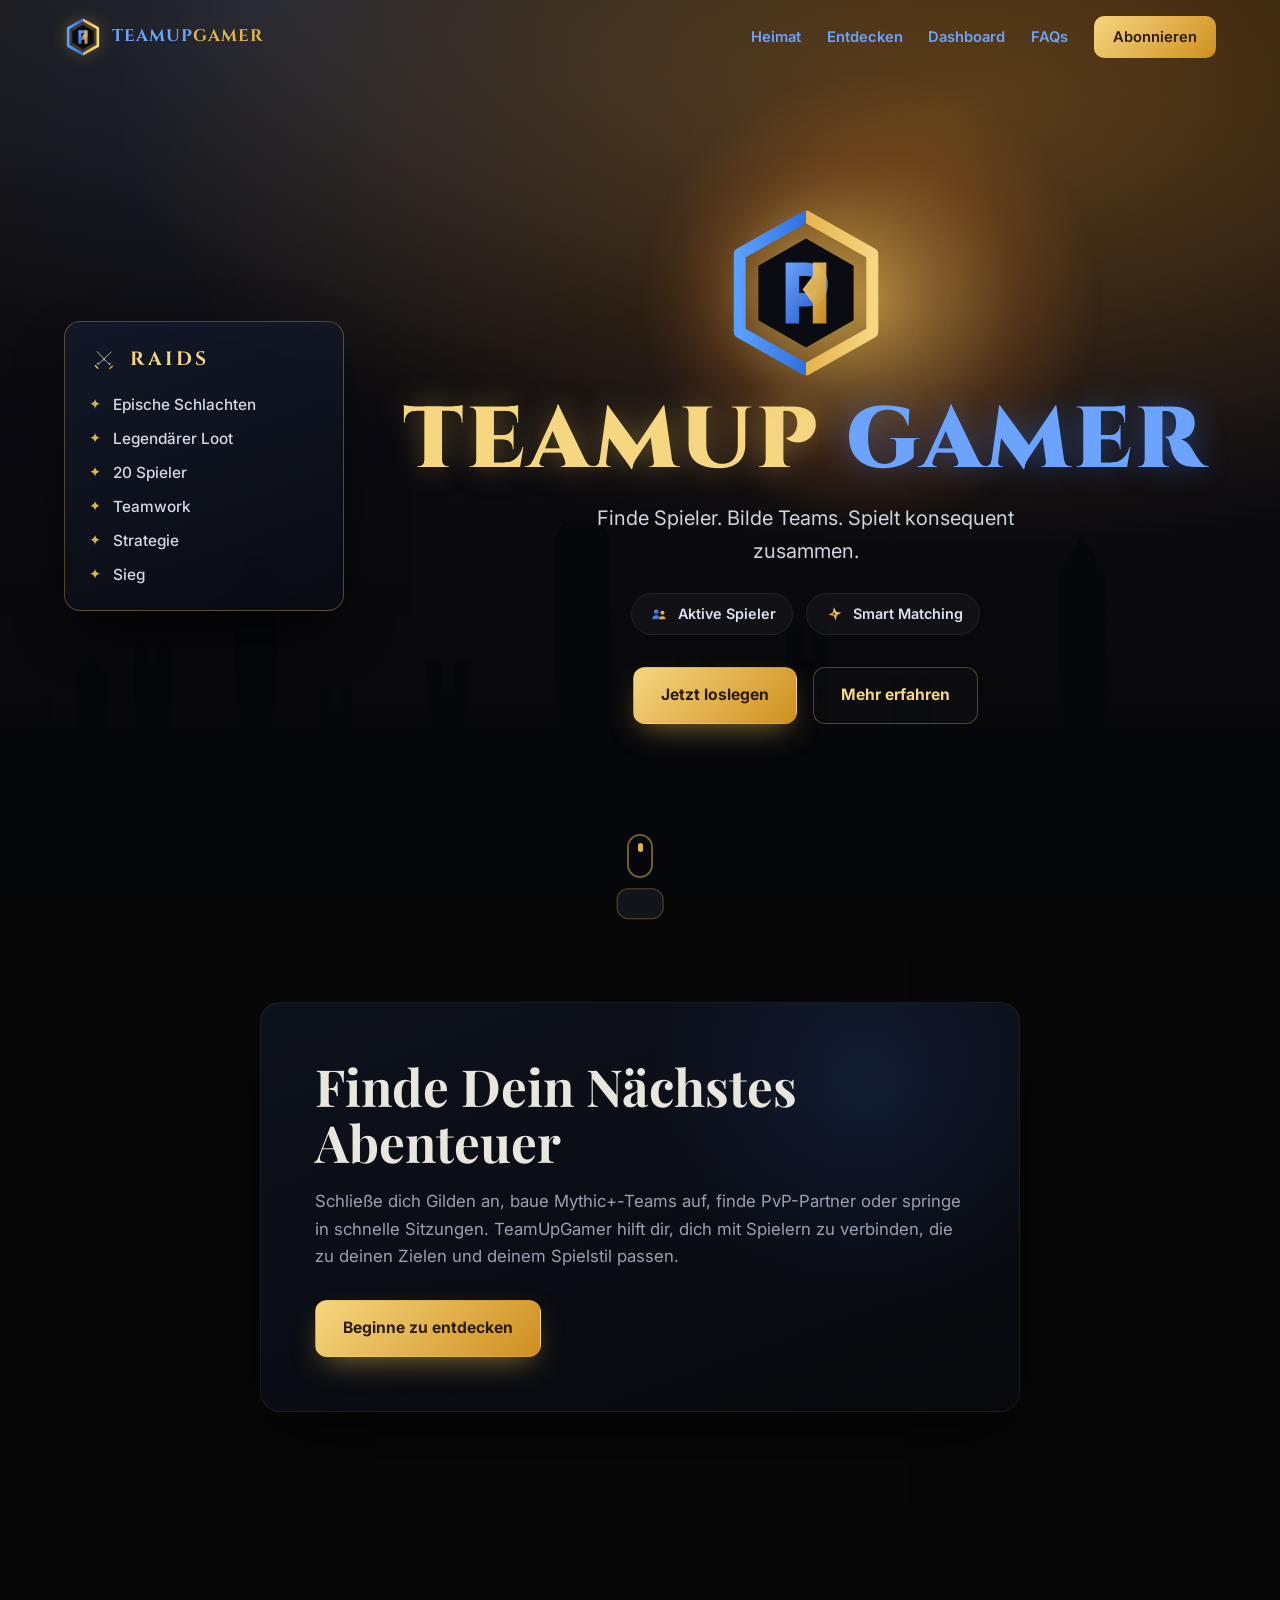
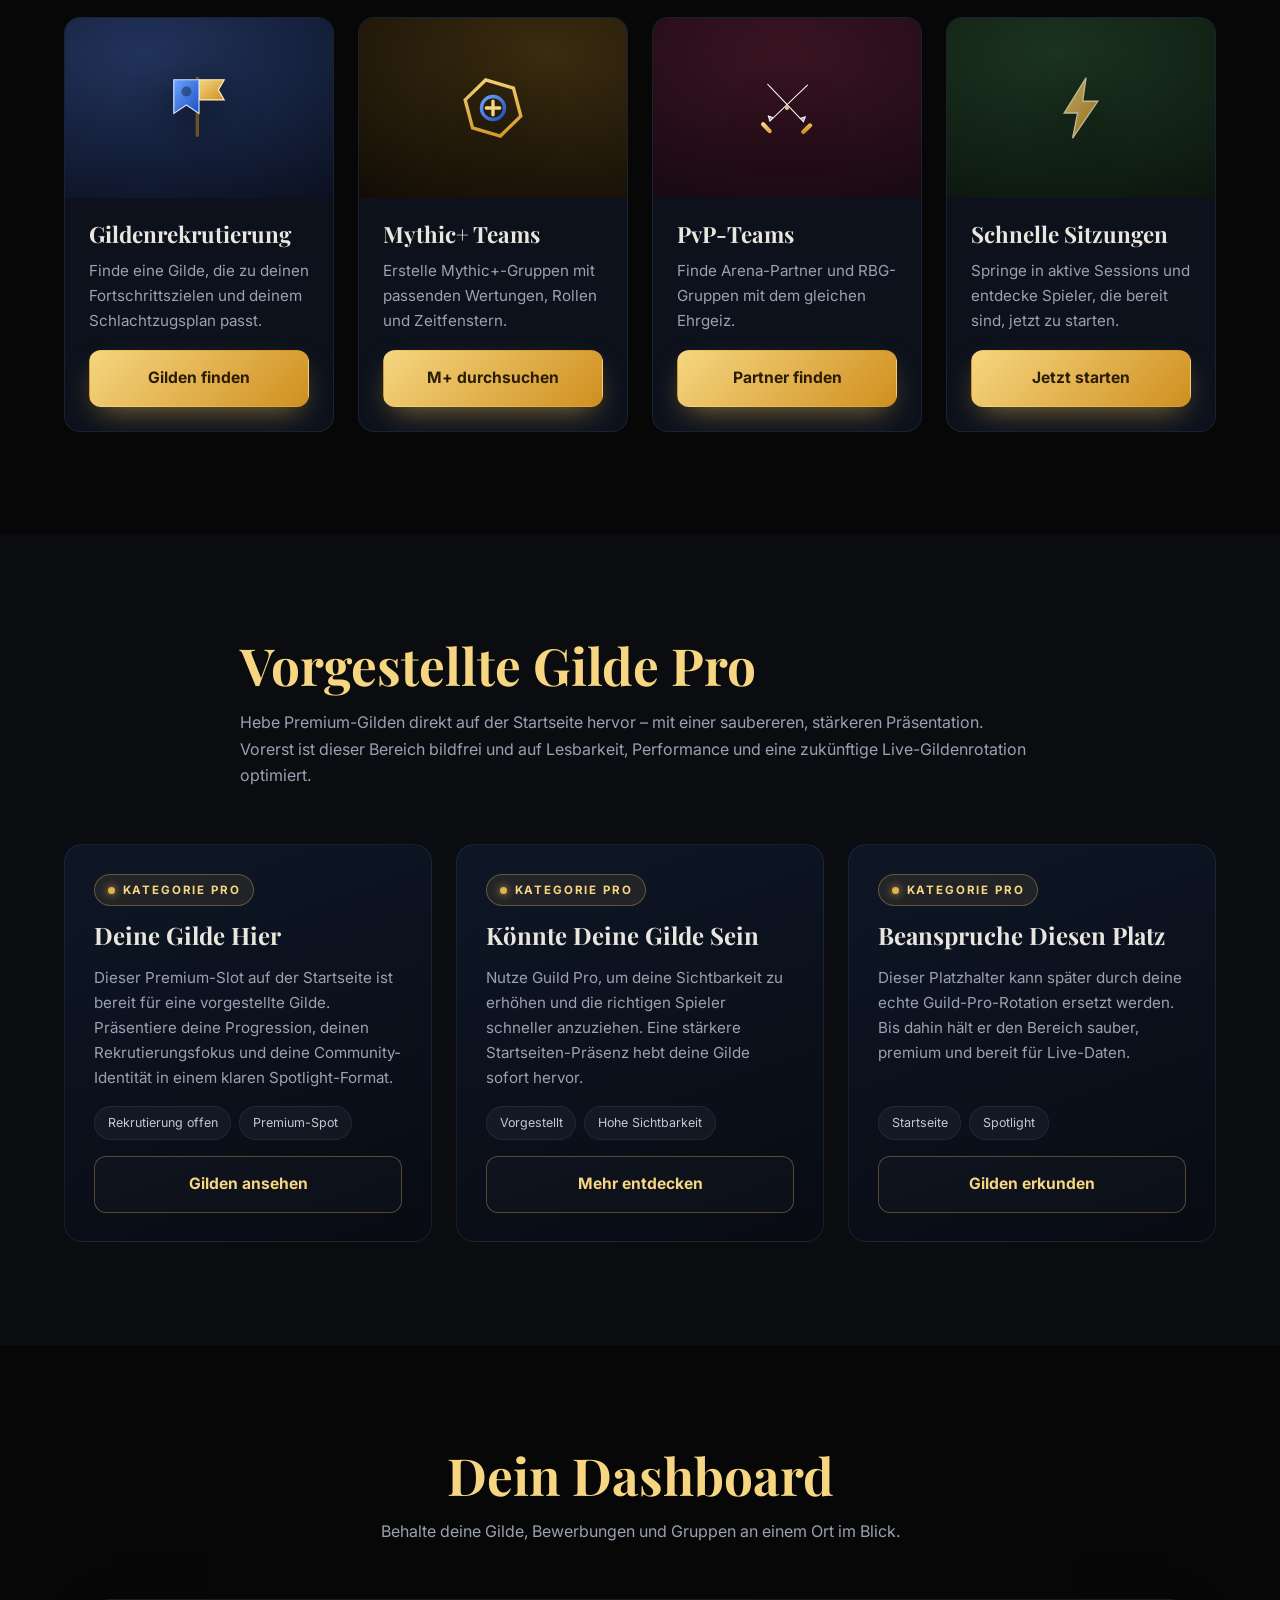
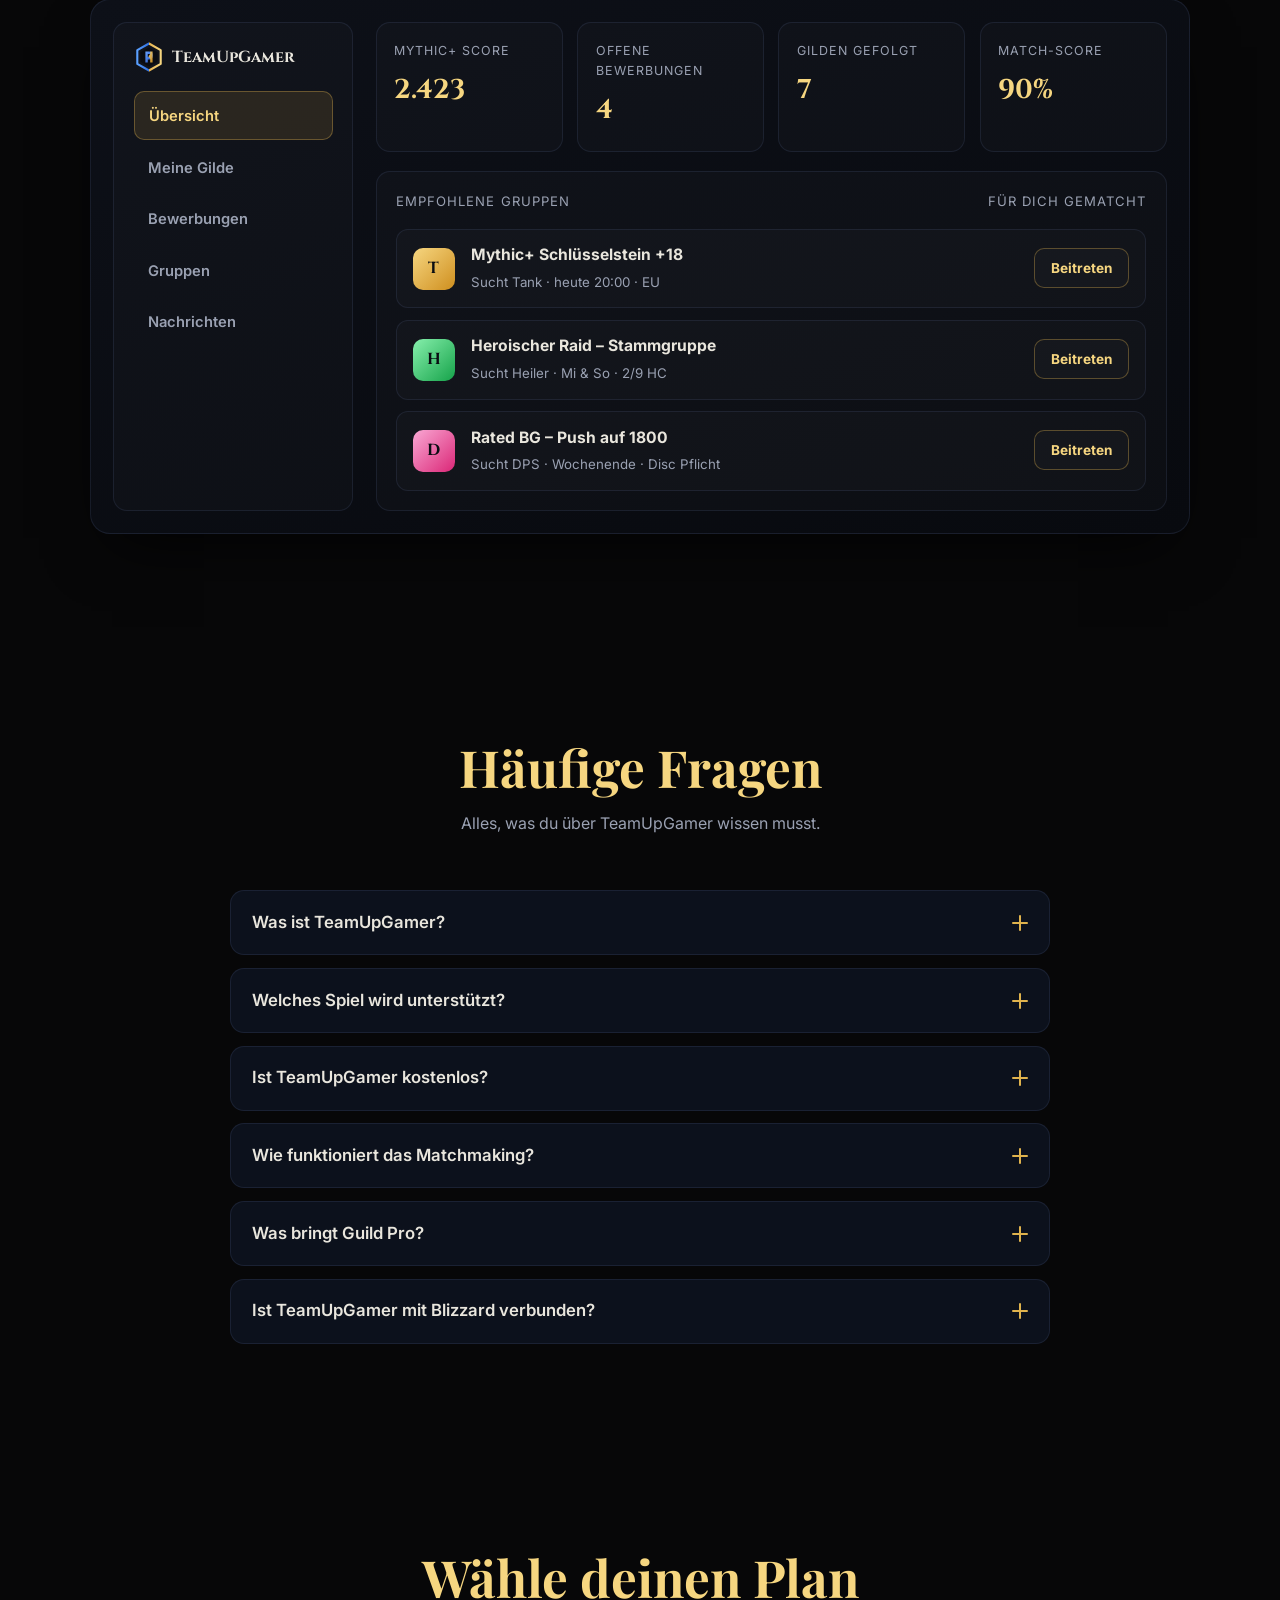
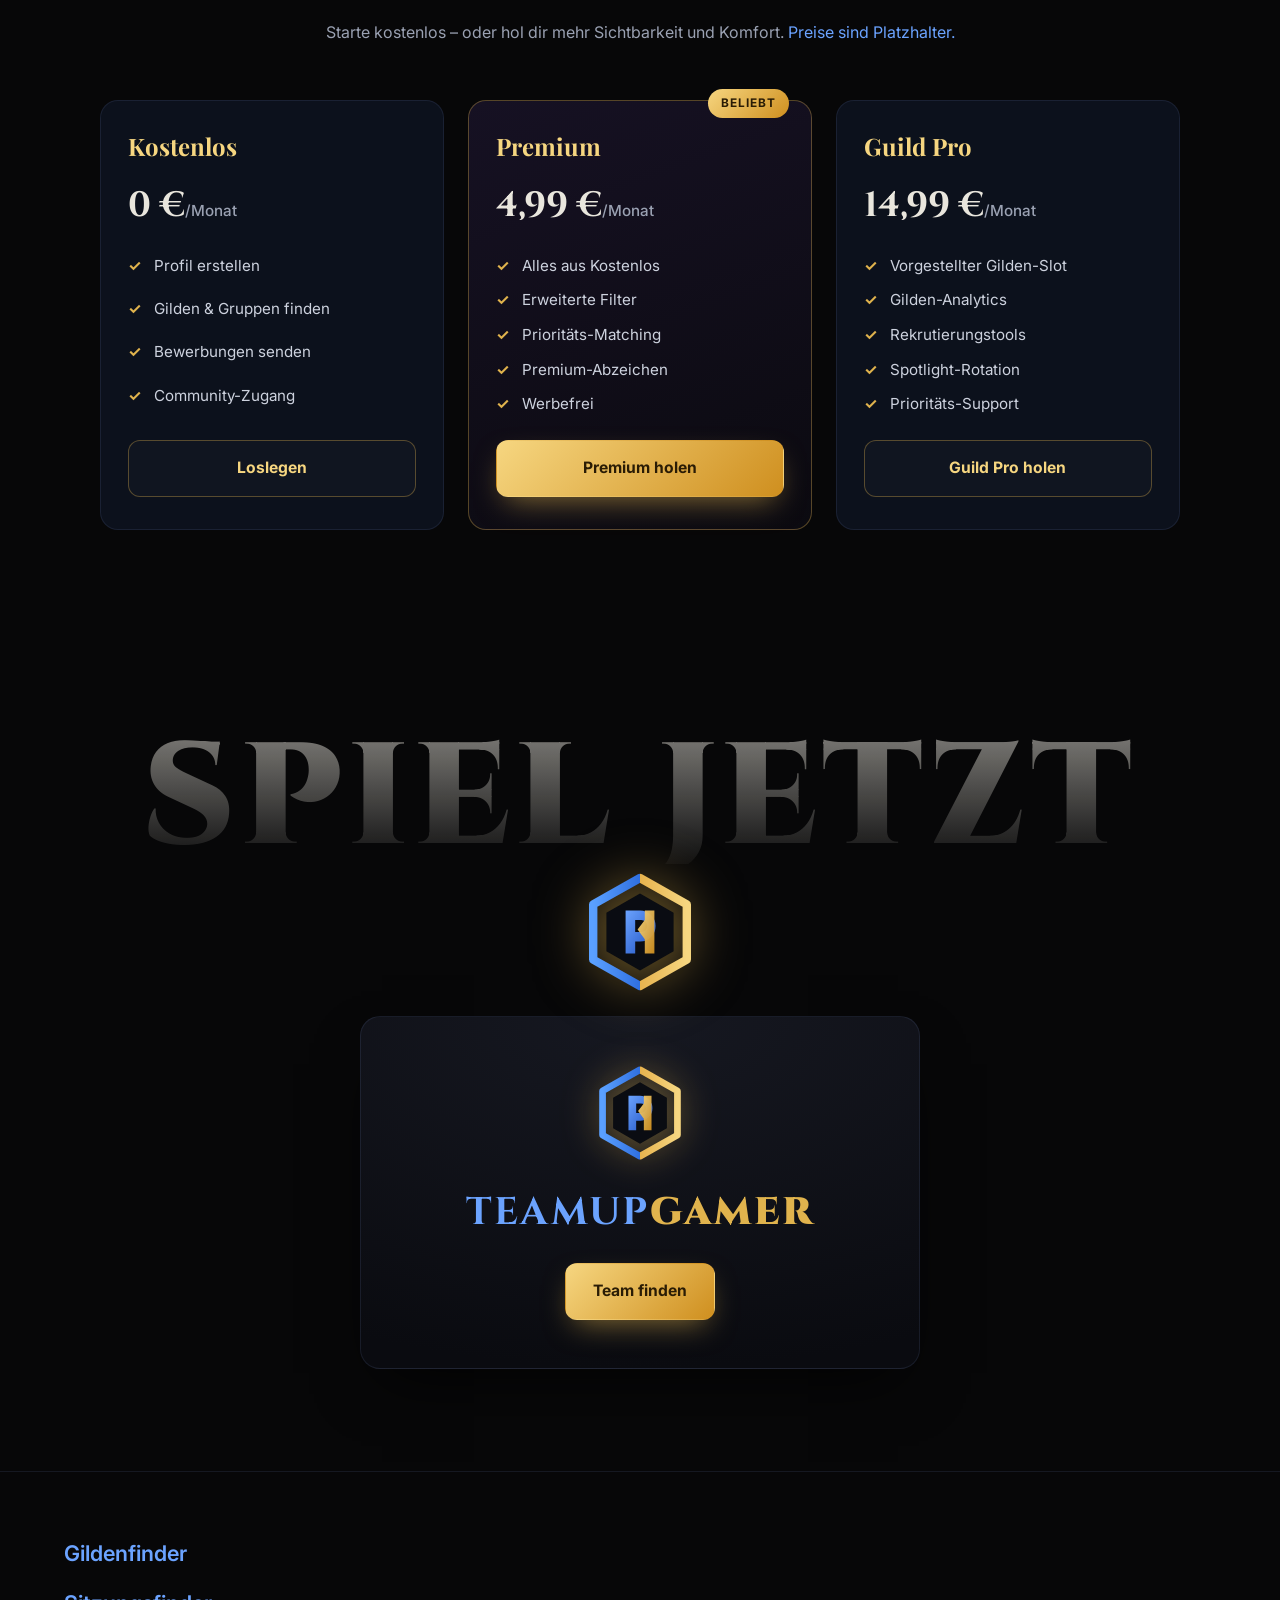
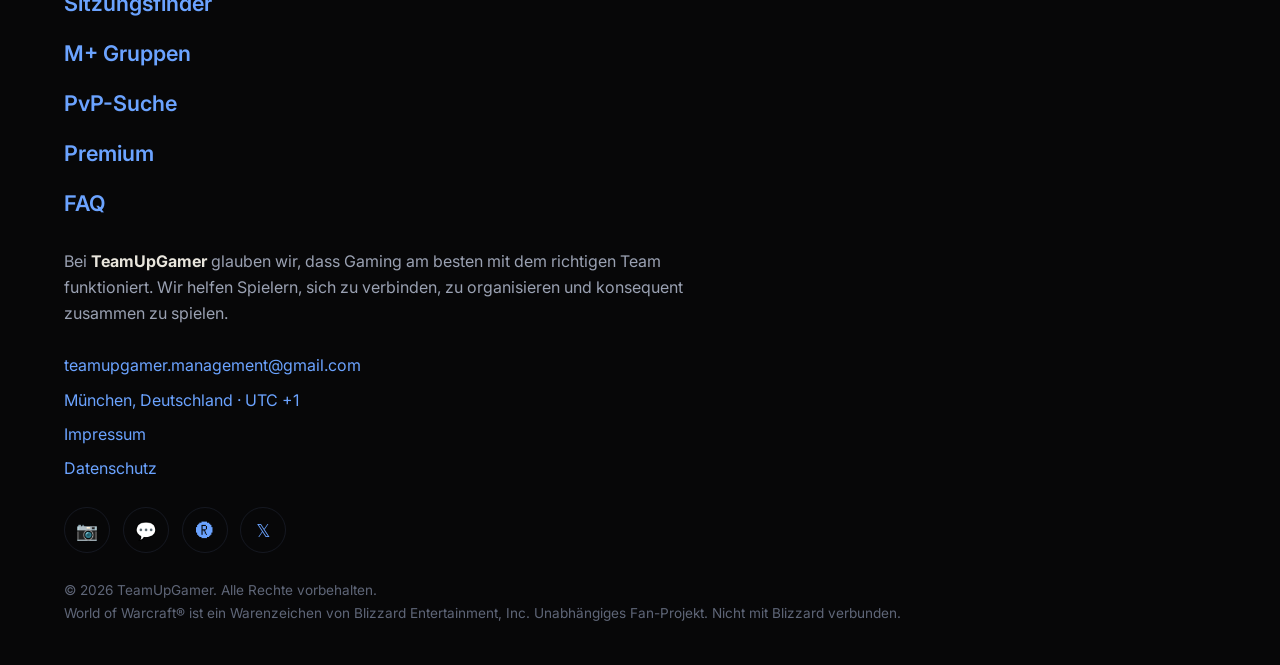
==== commit 1f946918: "Add Dashboard, FAQ and subscription sections Match the real TeamUpGamer feature set: rework the navi" ====
--- a/index.html
+++ b/index.html
@@ -106,12 +106,15 @@
       <span class="nav__logo-text"><b>TEAMUP</b><i>GAMER</i></span>
     </a>
     <nav class="nav__links" id="navLinks" aria-label="Hauptnavigation">
-      <a href="#categories">Gildenfinder</a>
-      <a href="#categories">Sitzungsfinder</a>
-      <a href="#categories">M+ Gruppen</a>
-      <a href="#categories">PvP-Suche</a>
-      <a href="#featured">Premium</a>
-      <a href="#play" class="nav__cta">Jetzt loslegen</a>
+      <div class="nav__links-head">
+        <span class="nav__links-title">TeamUpGamer</span>
+        <button class="nav__close" id="navClose" aria-label="Menü schließen">✕</button>
+      </div>
+      <a href="#hero">Heimat</a>
+      <a href="#categories">Entdecken</a>
+      <a href="#dashboard">Dashboard</a>
+      <a href="#faqs">FAQs</a>
+      <a href="#subscribe" class="nav__cta">Abonnieren</a>
     </nav>
     <button class="nav__toggle" id="navToggle" aria-label="Menü öffnen" aria-expanded="false">
       <span></span><span></span><span></span>
@@ -253,6 +256,139 @@
       </div>
     </section>
 
+    <!-- ===== Dashboard ===== -->
+    <section class="dash section" id="dashboard">
+      <div class="shead" data-reveal>
+        <h2>Dein Dashboard</h2>
+        <p>Behalte deine Gilde, Bewerbungen und Gruppen an einem Ort im Blick.</p>
+      </div>
+
+      <div class="dash__panel" data-reveal>
+        <aside class="dash__side">
+          <span class="dash__brand"><svg viewBox="0 0 100 100" aria-hidden="true"><use href="#ic-emblem"/></svg>TeamUpGamer</span>
+          <nav class="dash__nav">
+            <a class="is-active" href="#dashboard">Übersicht</a>
+            <a href="#categories">Meine Gilde</a>
+            <a href="#categories">Bewerbungen</a>
+            <a href="#categories">Gruppen</a>
+            <a href="#categories">Nachrichten</a>
+          </nav>
+        </aside>
+
+        <div class="dash__main">
+          <div class="dash__stats">
+            <div class="dstat"><span class="dstat__label">Mythic+ Score</span><strong class="dstat__num" data-count="2480">0</strong></div>
+            <div class="dstat"><span class="dstat__label">Offene Bewerbungen</span><strong class="dstat__num" data-count="4">0</strong></div>
+            <div class="dstat"><span class="dstat__label">Gilden gefolgt</span><strong class="dstat__num" data-count="7">0</strong></div>
+            <div class="dstat"><span class="dstat__label">Match-Score</span><strong class="dstat__num" data-count="92" data-suffix="%">0</strong></div>
+          </div>
+
+          <div class="dash__list">
+            <div class="dash__list-head"><span>Empfohlene Gruppen</span><span>Für dich gematcht</span></div>
+            <div class="grow">
+              <span class="grow__ic" data-role="Tank">T</span>
+              <div class="grow__main"><b>Mythic+ Schlüsselstein +18</b><small>Sucht Tank · heute 20:00 · EU</small></div>
+              <a href="#" class="btn btn--ghost btn--sm" data-toast="Gruppen-Beitritt – hier verlinken.">Beitreten</a>
+            </div>
+            <div class="grow">
+              <span class="grow__ic" data-role="Heal">H</span>
+              <div class="grow__main"><b>Heroischer Raid – Stammgruppe</b><small>Sucht Heiler · Mi & So · 2/9 HC</small></div>
+              <a href="#" class="btn btn--ghost btn--sm" data-toast="Gruppen-Beitritt – hier verlinken.">Beitreten</a>
+            </div>
+            <div class="grow">
+              <span class="grow__ic" data-role="DPS">D</span>
+              <div class="grow__main"><b>Rated BG – Push auf 1800</b><small>Sucht DPS · Wochenende · Disc Pflicht</small></div>
+              <a href="#" class="btn btn--ghost btn--sm" data-toast="Gruppen-Beitritt – hier verlinken.">Beitreten</a>
+            </div>
+          </div>
+        </div>
+      </div>
+    </section>
+
+    <!-- ===== FAQs ===== -->
+    <section class="faqs section" id="faqs">
+      <div class="shead" data-reveal>
+        <h2>Häufige Fragen</h2>
+        <p>Alles, was du über TeamUpGamer wissen musst.</p>
+      </div>
+
+      <div class="faq-list" data-reveal>
+        <details class="faq">
+          <summary>Was ist TeamUpGamer?<span class="faq__sign"></span></summary>
+          <div class="faq__a"><p>TeamUpGamer ist eine Plattform, die Spieler zusammenbringt: Finde Gilden, baue Mythic+-Teams auf, suche PvP-Partner oder springe in schnelle Sitzungen – mit Leuten, die zu deinen Zielen und deinem Spielstil passen.</p></div>
+        </details>
+        <details class="faq">
+          <summary>Welches Spiel wird unterstützt?<span class="faq__sign"></span></summary>
+          <div class="faq__a"><p>Der Fokus liegt aktuell auf World of Warcraft – von Gildenrekrutierung über Mythic+ bis zu Arena und Rated Battlegrounds. Weitere Spiele sind für die Zukunft geplant.</p></div>
+        </details>
+        <details class="faq">
+          <summary>Ist TeamUpGamer kostenlos?<span class="faq__sign"></span></summary>
+          <div class="faq__a"><p>Ja. Profil erstellen, Gilden und Gruppen finden sowie Bewerbungen senden sind kostenlos. Optionale Premium- und Guild-Pro-Pläne schalten erweiterte Funktionen und mehr Sichtbarkeit frei.</p></div>
+        </details>
+        <details class="faq">
+          <summary>Wie funktioniert das Matchmaking?<span class="faq__sign"></span></summary>
+          <div class="faq__a"><p>Du gibst deine Rolle, Wertung, Ziele und Spielzeiten an. Das Smart-Matching schlägt dir Gilden und Gruppen vor, deren Anforderungen und Zeitfenster zu deinem Profil passen.</p></div>
+        </details>
+        <details class="faq">
+          <summary>Was bringt Guild Pro?<span class="faq__sign"></span></summary>
+          <div class="faq__a"><p>Guild Pro hebt deine Gilde direkt auf der Startseite hervor – mit einem Spotlight-Slot, höherer Sichtbarkeit und Rekrutierungstools, damit du die richtigen Spieler schneller erreichst.</p></div>
+        </details>
+        <details class="faq">
+          <summary>Ist TeamUpGamer mit Blizzard verbunden?<span class="faq__sign"></span></summary>
+          <div class="faq__a"><p>Nein. TeamUpGamer ist ein unabhängiges Fan-Projekt und nicht mit Blizzard Entertainment verbunden. World of Warcraft® ist ein Warenzeichen von Blizzard Entertainment, Inc.</p></div>
+        </details>
+      </div>
+    </section>
+
+    <!-- ===== Subscribe ===== -->
+    <section class="subscribe section" id="subscribe">
+      <div class="shead" data-reveal>
+        <h2>Wähle deinen Plan</h2>
+        <p>Starte kostenlos – oder hol dir mehr Sichtbarkeit und Komfort. <em>Preise sind Platzhalter.</em></p>
+      </div>
+
+      <div class="plan-grid">
+        <article class="plan" data-reveal>
+          <h3>Kostenlos</h3>
+          <p class="plan__price">0&nbsp;€<span>/Monat</span></p>
+          <ul>
+            <li>Profil erstellen</li>
+            <li>Gilden &amp; Gruppen finden</li>
+            <li>Bewerbungen senden</li>
+            <li>Community-Zugang</li>
+          </ul>
+          <a href="#" class="btn btn--ghost btn--block" data-toast="Registrierung – hier verlinken.">Loslegen</a>
+        </article>
+
+        <article class="plan plan--featured" data-reveal>
+          <span class="plan__badge">Beliebt</span>
+          <h3>Premium</h3>
+          <p class="plan__price">4,99&nbsp;€<span>/Monat</span></p>
+          <ul>
+            <li>Alles aus Kostenlos</li>
+            <li>Erweiterte Filter</li>
+            <li>Prioritäts-Matching</li>
+            <li>Premium-Abzeichen</li>
+            <li>Werbefrei</li>
+          </ul>
+          <a href="#" class="btn btn--gold btn--block" data-toast="Premium abonnieren – hier verlinken.">Premium holen</a>
+        </article>
+
+        <article class="plan" data-reveal>
+          <h3>Guild Pro</h3>
+          <p class="plan__price">14,99&nbsp;€<span>/Monat</span></p>
+          <ul>
+            <li>Vorgestellter Gilden-Slot</li>
+            <li>Gilden-Analytics</li>
+            <li>Rekrutierungstools</li>
+            <li>Spotlight-Rotation</li>
+            <li>Prioritäts-Support</li>
+          </ul>
+          <a href="#" class="btn btn--ghost btn--block" data-toast="Guild Pro abonnieren – hier verlinken.">Guild Pro holen</a>
+        </article>
+      </div>
+    </section>
+
     <!-- ===== Play now ===== -->
     <section class="play section" id="play">
       <h2 class="play__title" data-reveal>Spiel&nbsp;jetzt</h2>
--- a/assets/css/style.css
+++ b/assets/css/style.css
@@ -73,6 +73,10 @@
 .nav__links a:not(.nav__cta):hover::after{width:100%}
 .nav__cta{background:linear-gradient(135deg,var(--gold-lt),var(--gold-dk));color:#2a1c05!important;padding:.55rem 1.2rem;border-radius:10px}
 .nav__cta:hover{transform:translateY(-2px)}
+.nav__links-head{display:none;width:100%;align-items:center;justify-content:space-between;padding-bottom:1rem;margin-bottom:.4rem;border-bottom:1px solid var(--line)}
+.nav__links-title{font-family:'Cinzel',serif;font-weight:700;font-size:1.15rem;color:#fff;letter-spacing:.04em}
+.nav__close{background:rgba(255,255,255,.04);border:1px solid var(--line);color:var(--text);width:38px;height:38px;border-radius:10px;font-size:1rem;cursor:pointer;transition:.2s var(--ease)}
+.nav__close:hover{border-color:var(--line-gold);color:var(--gold-lt)}
 .nav__toggle{display:none;flex-direction:column;gap:5px;background:none;border:0;cursor:pointer;padding:6px}
 .nav__toggle span{width:26px;height:3px;background:var(--gold-lt);border-radius:3px;transition:.3s var(--ease)}
 .nav__toggle.open span:nth-child(1){transform:translateY(8px) rotate(45deg)}
@@ -158,6 +162,66 @@
 .pro-tags{display:flex;gap:.5rem;flex-wrap:wrap}
 .pro-tags span{font-size:.78rem;padding:.35rem .8rem;border-radius:999px;background:rgba(255,255,255,.04);border:1px solid var(--line);color:#c2c8d6}
 
+/* ---------- Shared section head ---------- */
+.shead{max-width:760px;margin:0 auto clamp(2rem,5vw,3.4rem);text-align:center}
+.shead h2{font-size:clamp(2rem,5.5vw,3.2rem);color:var(--gold-lt);margin-bottom:.9rem}
+.shead p{color:var(--muted)}
+.shead em{color:var(--blue-lt);font-style:normal}
+
+/* ---------- Dashboard ---------- */
+.dash__panel{max-width:1100px;margin:0 auto;display:grid;grid-template-columns:240px 1fr;gap:1.4rem;background:linear-gradient(160deg,#0d1018,#080a0f);border:1px solid var(--line);border-radius:20px;padding:1.4rem;box-shadow:var(--shadow)}
+.dash__side{background:rgba(255,255,255,.02);border:1px solid var(--line);border-radius:14px;padding:1.2rem}
+.dash__brand{display:flex;align-items:center;gap:.55rem;font-family:'Cinzel',serif;font-weight:700;font-size:1rem;margin-bottom:1.2rem}
+.dash__brand svg{width:30px;height:30px}
+.dash__nav{display:flex;flex-direction:column;gap:.3rem}
+.dash__nav a{padding:.7rem .9rem;border-radius:10px;color:var(--muted);font-weight:600;font-size:.92rem;transition:.2s var(--ease)}
+.dash__nav a:hover{background:rgba(255,255,255,.04);color:var(--text)}
+.dash__nav a.is-active{background:rgba(224,179,77,.12);color:var(--gold-lt);border:1px solid var(--line-gold)}
+.dash__main{display:flex;flex-direction:column;gap:1.2rem;min-width:0}
+.dash__stats{display:grid;grid-template-columns:repeat(4,1fr);gap:.9rem}
+.dstat{background:rgba(255,255,255,.02);border:1px solid var(--line);border-radius:14px;padding:1.1rem}
+.dstat__label{display:block;color:var(--muted);font-size:.78rem;text-transform:uppercase;letter-spacing:.08em;margin-bottom:.4rem}
+.dstat__num{font-family:'Cinzel',serif;font-weight:700;font-size:1.7rem;color:var(--gold-lt)}
+.dash__list{background:rgba(255,255,255,.02);border:1px solid var(--line);border-radius:14px;padding:1.2rem;display:flex;flex-direction:column;gap:.7rem}
+.dash__list-head{display:flex;justify-content:space-between;color:var(--muted);font-size:.82rem;text-transform:uppercase;letter-spacing:.08em;margin-bottom:.3rem}
+.grow{display:flex;align-items:center;gap:1rem;background:rgba(255,255,255,.02);border:1px solid var(--line);border-radius:12px;padding:.8rem 1rem}
+.grow__ic{width:42px;height:42px;border-radius:10px;display:grid;place-content:center;font-family:'Cinzel',serif;font-weight:700;flex-shrink:0;color:#0a0c12;background:linear-gradient(135deg,var(--gold-lt),var(--gold-dk))}
+.grow__ic[data-role="Heal"]{background:linear-gradient(135deg,#86efac,#16a34a)}
+.grow__ic[data-role="DPS"]{background:linear-gradient(135deg,#f9a8d4,#db2777)}
+.grow__main{flex:1;min-width:0}
+.grow__main b{display:block;font-size:.98rem}
+.grow__main small{color:var(--muted)}
+.btn--sm{padding:.5rem 1rem;font-size:.85rem;border-radius:10px}
+
+/* ---------- FAQs ---------- */
+.faq-list{max-width:820px;margin:0 auto;display:flex;flex-direction:column;gap:.8rem}
+.faq{background:var(--card);border:1px solid var(--line);border-radius:14px;overflow:hidden;transition:border-color .3s}
+.faq[open]{border-color:var(--line-gold)}
+.faq summary{list-style:none;cursor:pointer;padding:1.1rem 1.3rem;font-weight:600;font-size:1.05rem;display:flex;align-items:center;justify-content:space-between;gap:1rem}
+.faq summary::-webkit-details-marker{display:none}
+.faq__sign{position:relative;width:16px;height:16px;flex-shrink:0}
+.faq__sign::before,.faq__sign::after{content:"";position:absolute;background:var(--gold);border-radius:2px;transition:transform .3s var(--ease)}
+.faq__sign::before{top:7px;left:0;width:16px;height:2px}
+.faq__sign::after{left:7px;top:0;width:2px;height:16px}
+.faq[open] .faq__sign::after{transform:rotate(90deg);opacity:0}
+.faq__a{padding:0 1.3rem 1.2rem;color:var(--muted)}
+.faq[open] .faq__a{animation:faqIn .35s var(--ease)}
+@keyframes faqIn{from{opacity:0;transform:translateY(-6px)}to{opacity:1;transform:none}}
+
+/* ---------- Subscribe ---------- */
+.plan-grid{display:grid;grid-template-columns:repeat(auto-fit,minmax(260px,1fr));gap:1.5rem;max-width:1080px;margin:0 auto;align-items:stretch}
+.plan{background:var(--card);border:1px solid var(--line);border-radius:18px;padding:2rem 1.7rem;display:flex;flex-direction:column;gap:1.1rem;position:relative;transition:transform .35s var(--ease),border-color .35s,box-shadow .35s}
+.plan:hover{transform:translateY(-6px);border-color:var(--line-gold);box-shadow:var(--shadow)}
+.plan--featured{border-color:var(--line-gold);background:linear-gradient(160deg,#161123,#0b0a10)}
+.plan__badge{position:absolute;top:-12px;right:1.4rem;background:linear-gradient(135deg,var(--gold-lt),var(--gold-dk));color:#2a1c05;font-weight:700;font-size:.74rem;letter-spacing:.1em;text-transform:uppercase;padding:.3rem .8rem;border-radius:999px}
+.plan h3{font-size:1.5rem;color:var(--gold-lt)}
+.plan__price{font-family:'Cinzel',serif;font-weight:700;font-size:2.2rem;color:var(--text)}
+.plan__price span{font-family:'Inter';font-size:.95rem;font-weight:500;color:var(--muted)}
+.plan ul{list-style:none;display:grid;gap:.6rem;flex:1}
+.plan li{position:relative;padding-left:1.6rem;color:#cdd2de;font-size:.95rem}
+.plan li::before{content:"✓";position:absolute;left:0;color:var(--gold);font-weight:700}
+.plan .btn{margin-top:.4rem}
+
 /* ---------- Play now ---------- */
 .play{text-align:center;display:flex;flex-direction:column;align-items:center;gap:1.5rem;overflow:hidden}
 .play__title{font-family:'Cinzel',serif;font-weight:900;font-size:clamp(3rem,14vw,9rem);text-transform:uppercase;letter-spacing:.04em;background:linear-gradient(180deg,rgba(233,230,221,.5),rgba(233,230,221,.04));-webkit-background-clip:text;background-clip:text;color:transparent;line-height:.9}
@@ -200,10 +264,21 @@
   .hero__inner{grid-template-columns:1fr}
   .raids-card{max-width:340px;margin:0 auto;order:2}
   .hero__content{order:1}
-  .nav__links{position:fixed;inset:0 0 0 auto;width:min(80vw,330px);flex-direction:column;justify-content:center;align-items:flex-start;background:var(--bg-2);padding:2.5rem;gap:1.6rem;transform:translateX(100%);transition:transform .4s var(--ease);border-left:1px solid var(--line)}
+  .nav__links{position:fixed;inset:0 0 0 auto;width:min(86vw,380px);flex-direction:column;justify-content:flex-start;align-items:stretch;background:var(--bg-2);padding:1.4rem;gap:.9rem;transform:translateX(100%);transition:transform .4s var(--ease);border-left:1px solid var(--line);overflow-y:auto}
   .nav__links.open{transform:translateX(0)}
-  .nav__links a{font-size:1.3rem}
+  .nav__links-head{display:flex}
+  .nav__links a:not(.nav__cta){font-size:1.15rem;color:var(--text);padding:1rem 1.2rem;border:1px solid var(--line);border-radius:14px}
+  .nav__links a:not(.nav__cta)::after{display:none}
+  .nav__links a:not(.nav__cta):active,.nav__links a:not(.nav__cta):hover{border-color:var(--line-gold);color:var(--gold-lt)}
+  .nav__cta{text-align:center;font-size:1.1rem;padding:1rem 1.2rem}
   .nav__toggle{display:flex;z-index:160}
+}
+@media (max-width:760px){
+  .dash__panel{grid-template-columns:1fr}
+  .dash__side{display:flex;align-items:center;gap:1rem;flex-wrap:wrap}
+  .dash__brand{margin-bottom:0}
+  .dash__nav{flex-direction:row;flex-wrap:wrap;gap:.4rem}
+  .dash__stats{grid-template-columns:repeat(2,1fr)}
 }
 @media (prefers-reduced-motion:reduce){
   *{animation:none!important;transition:none!important}
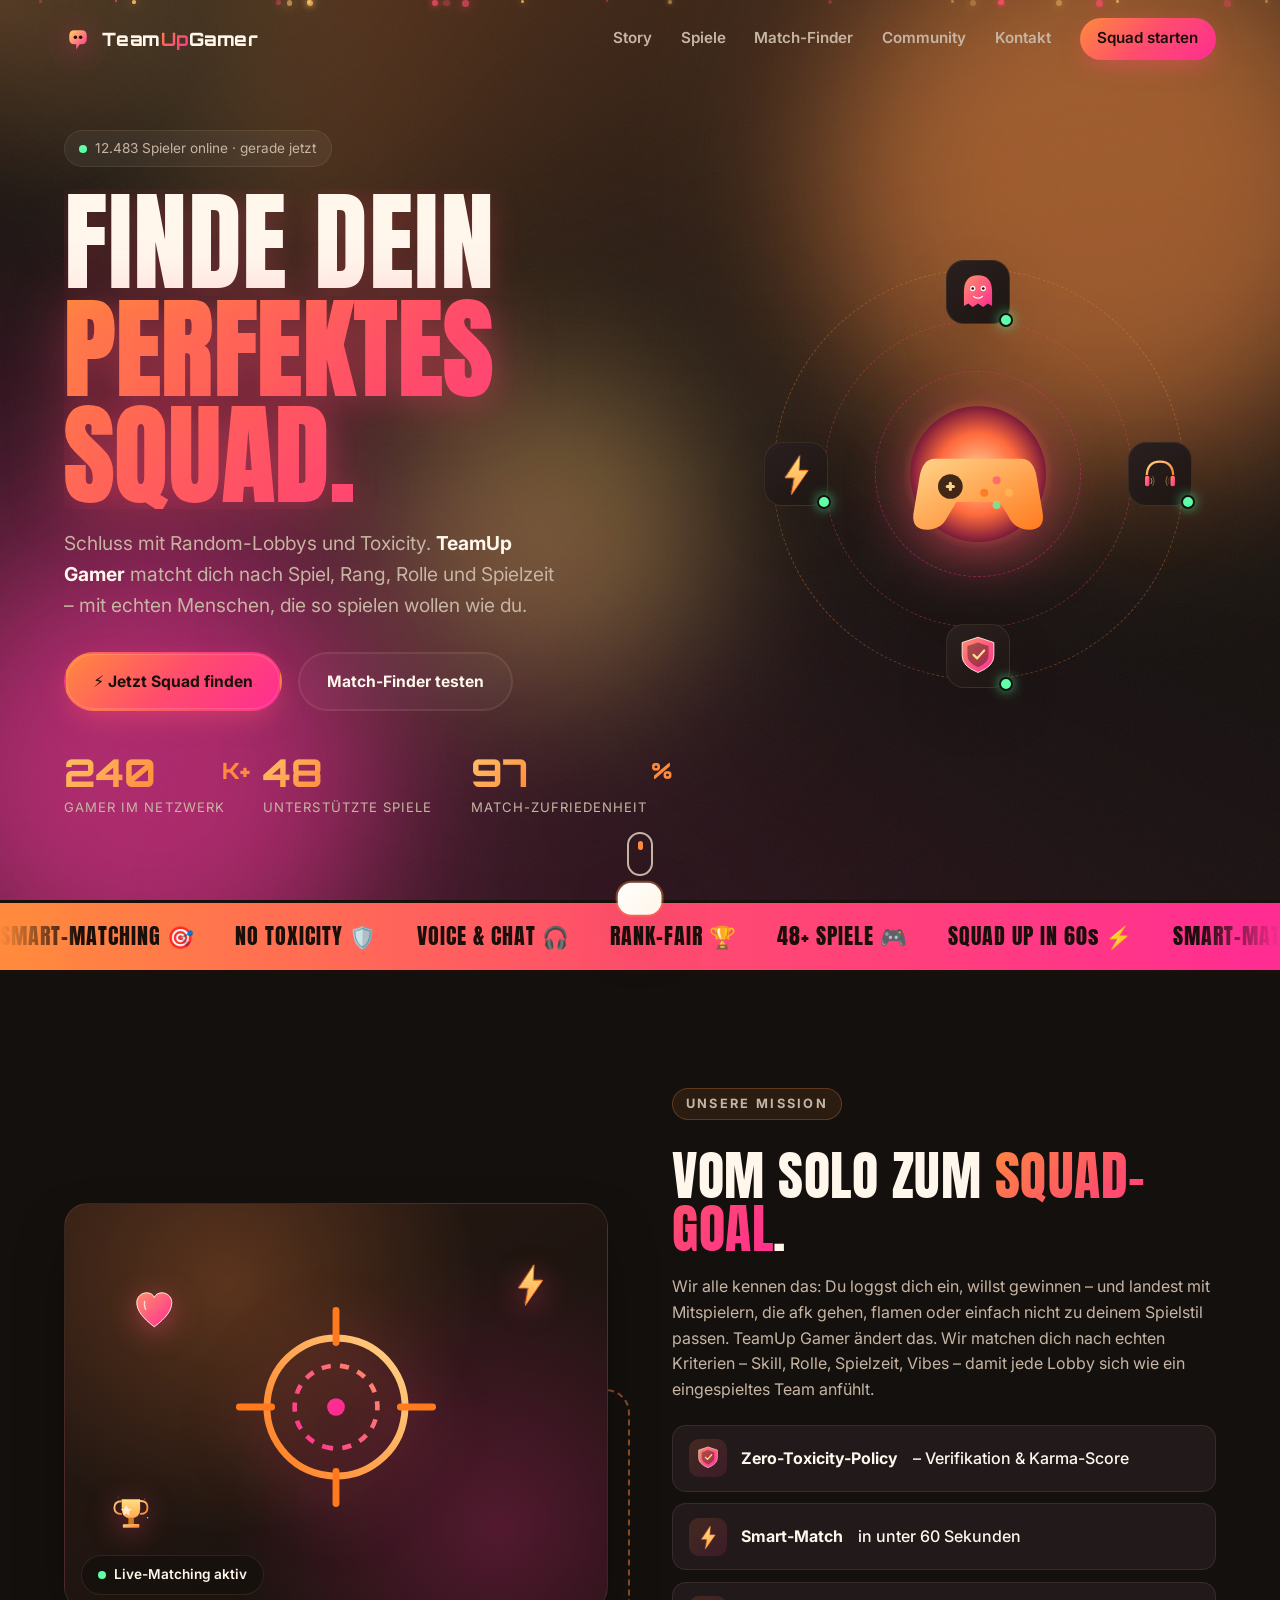
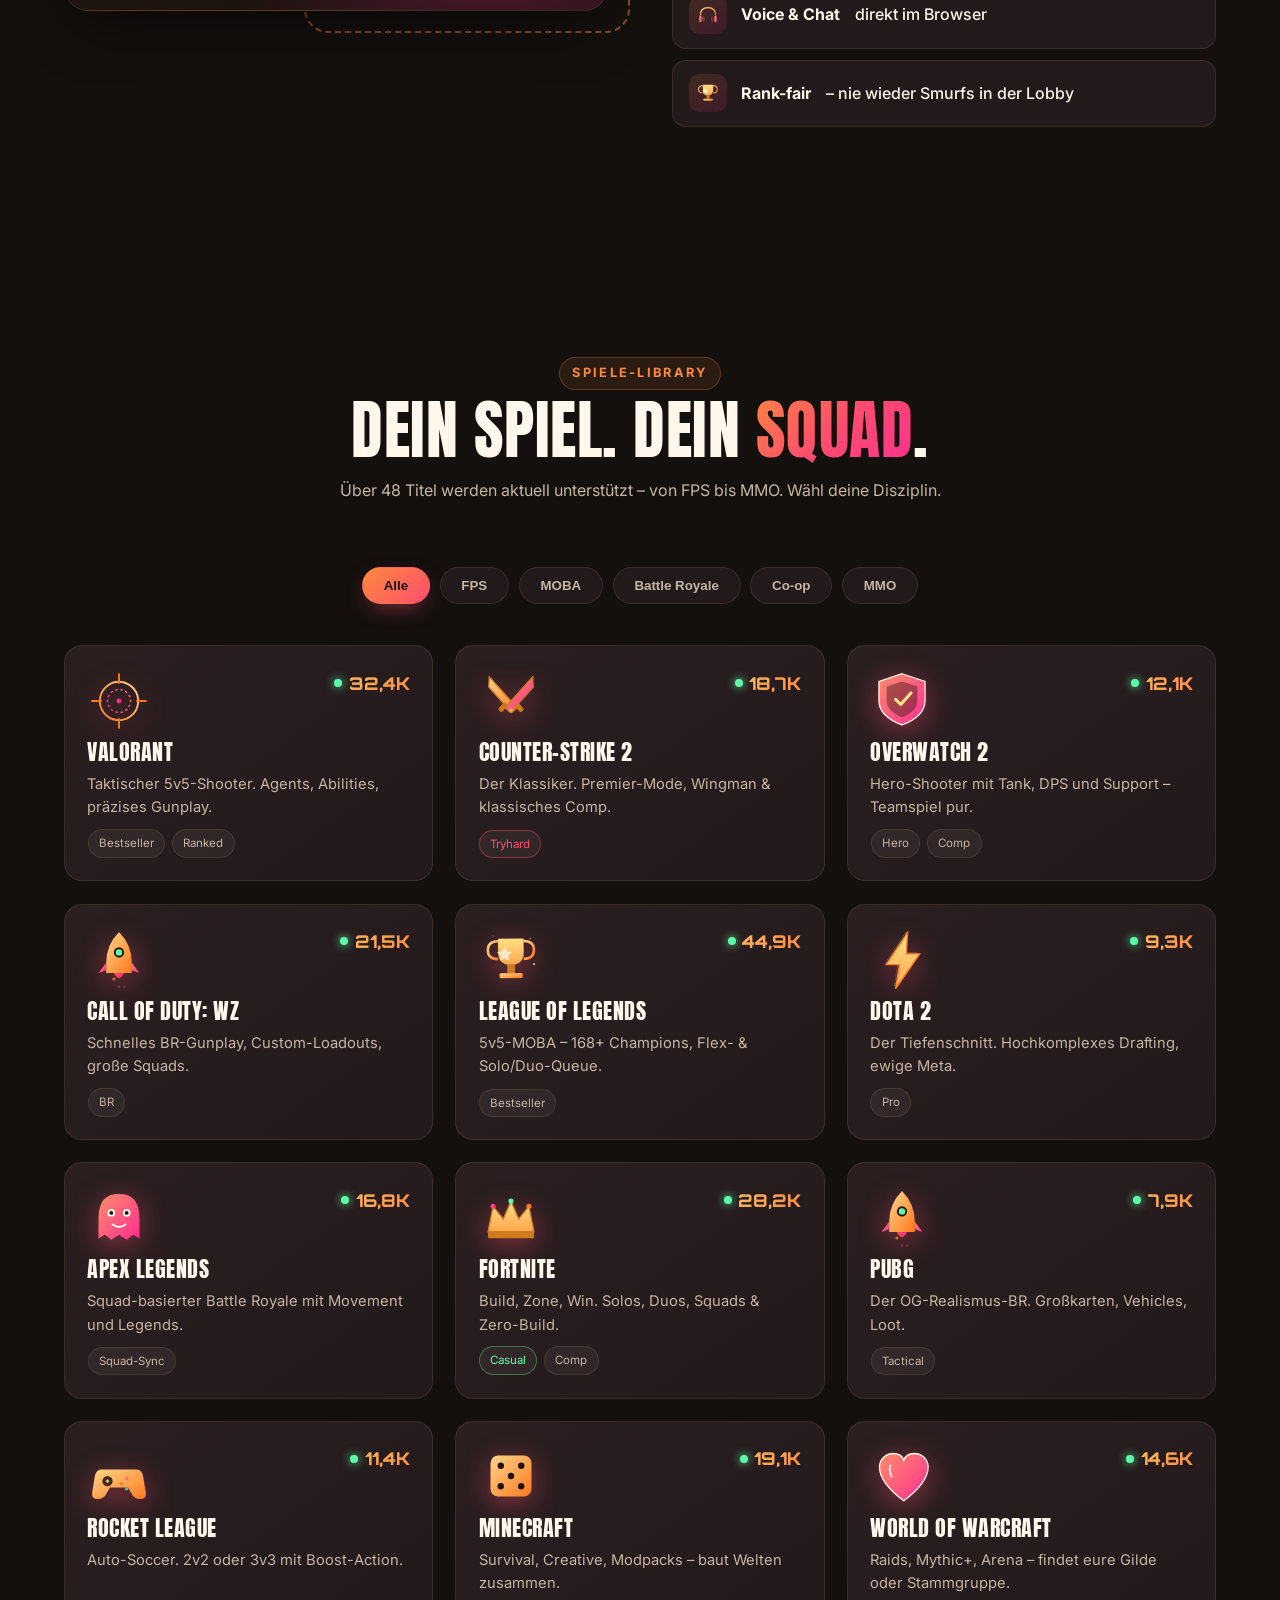
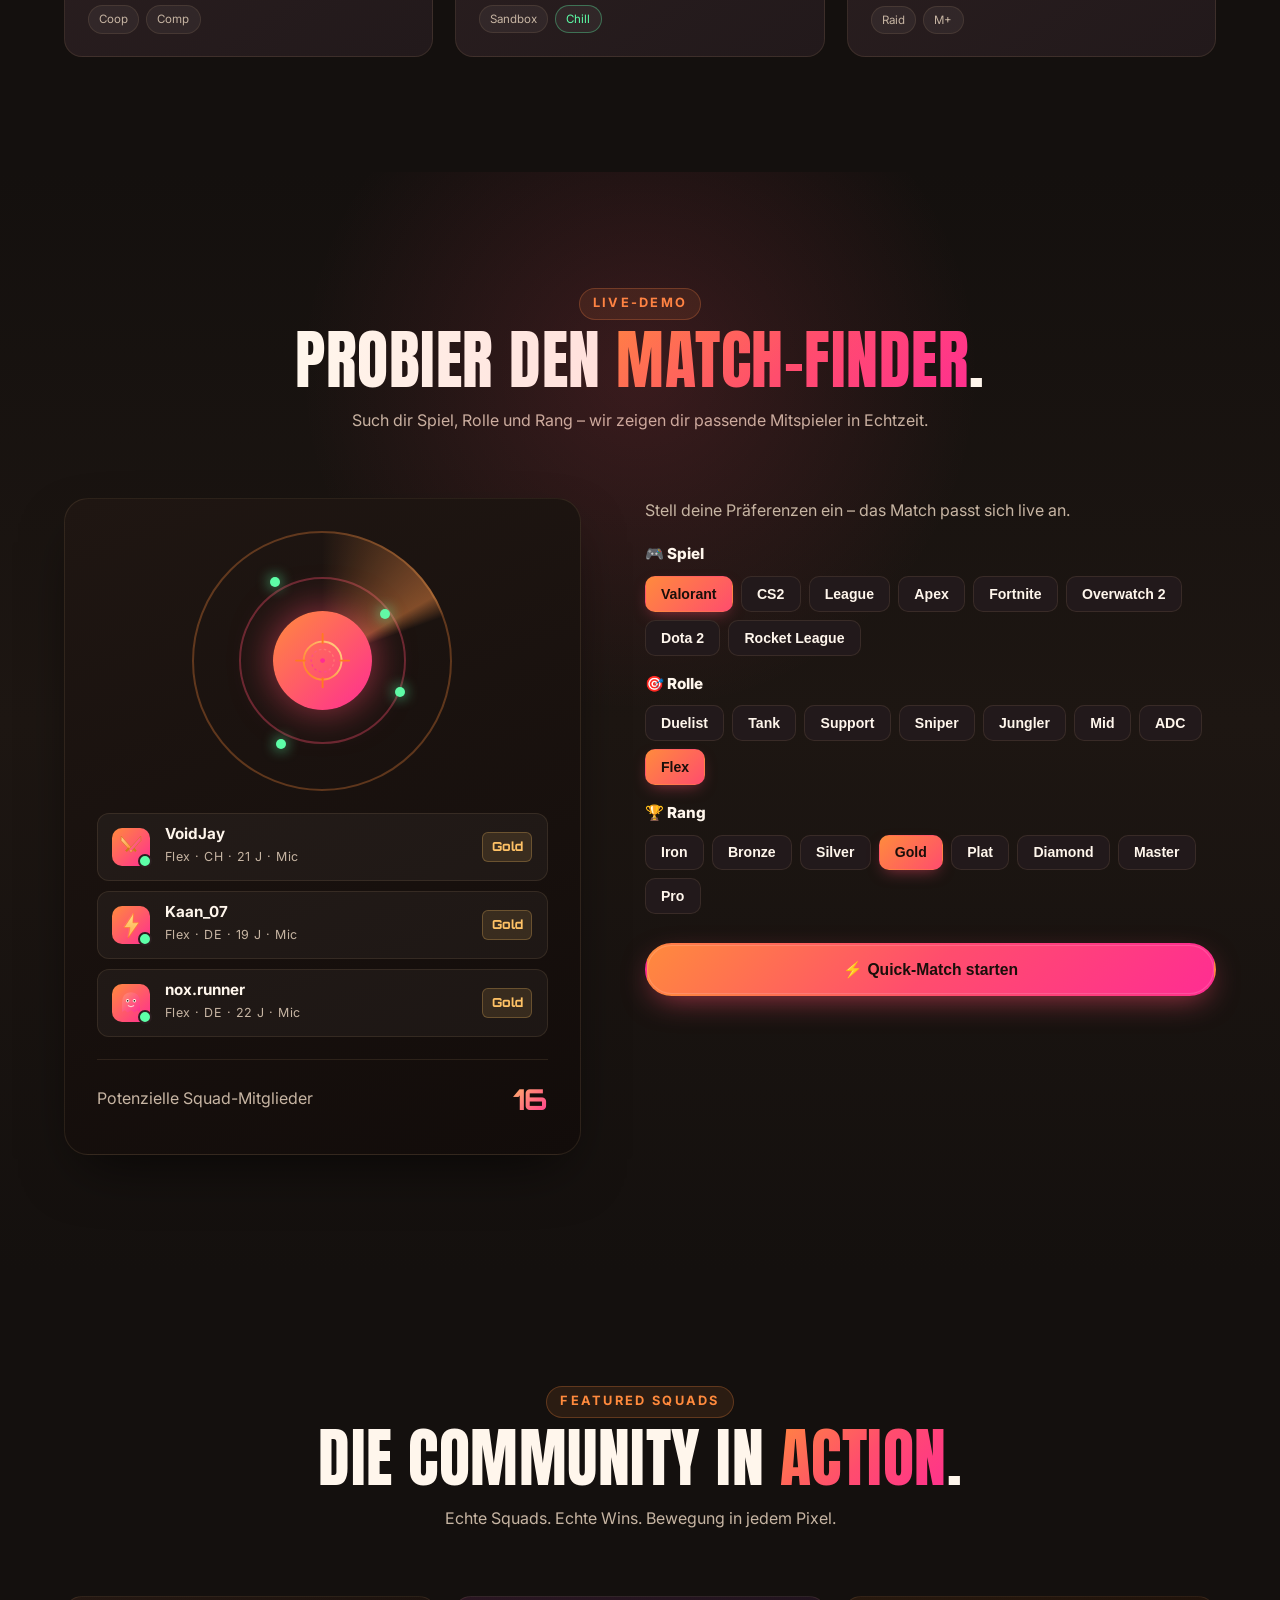
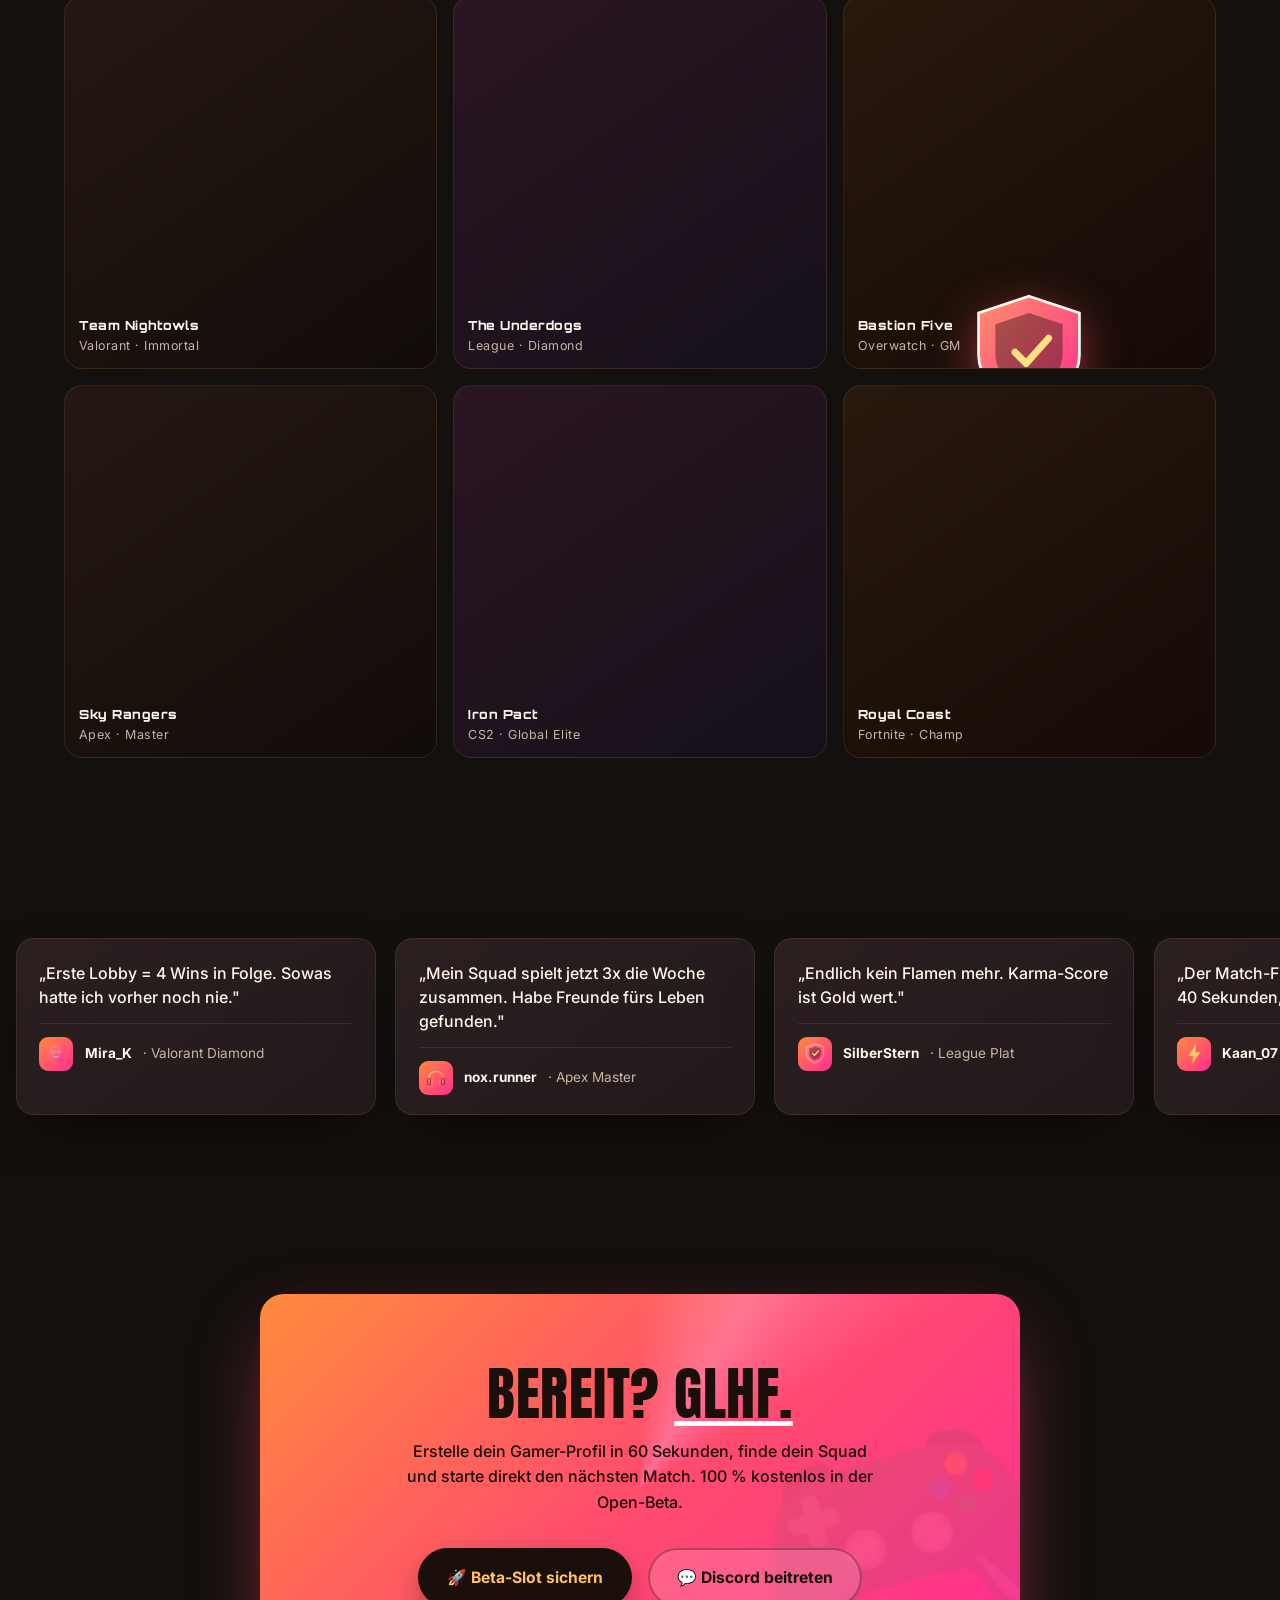
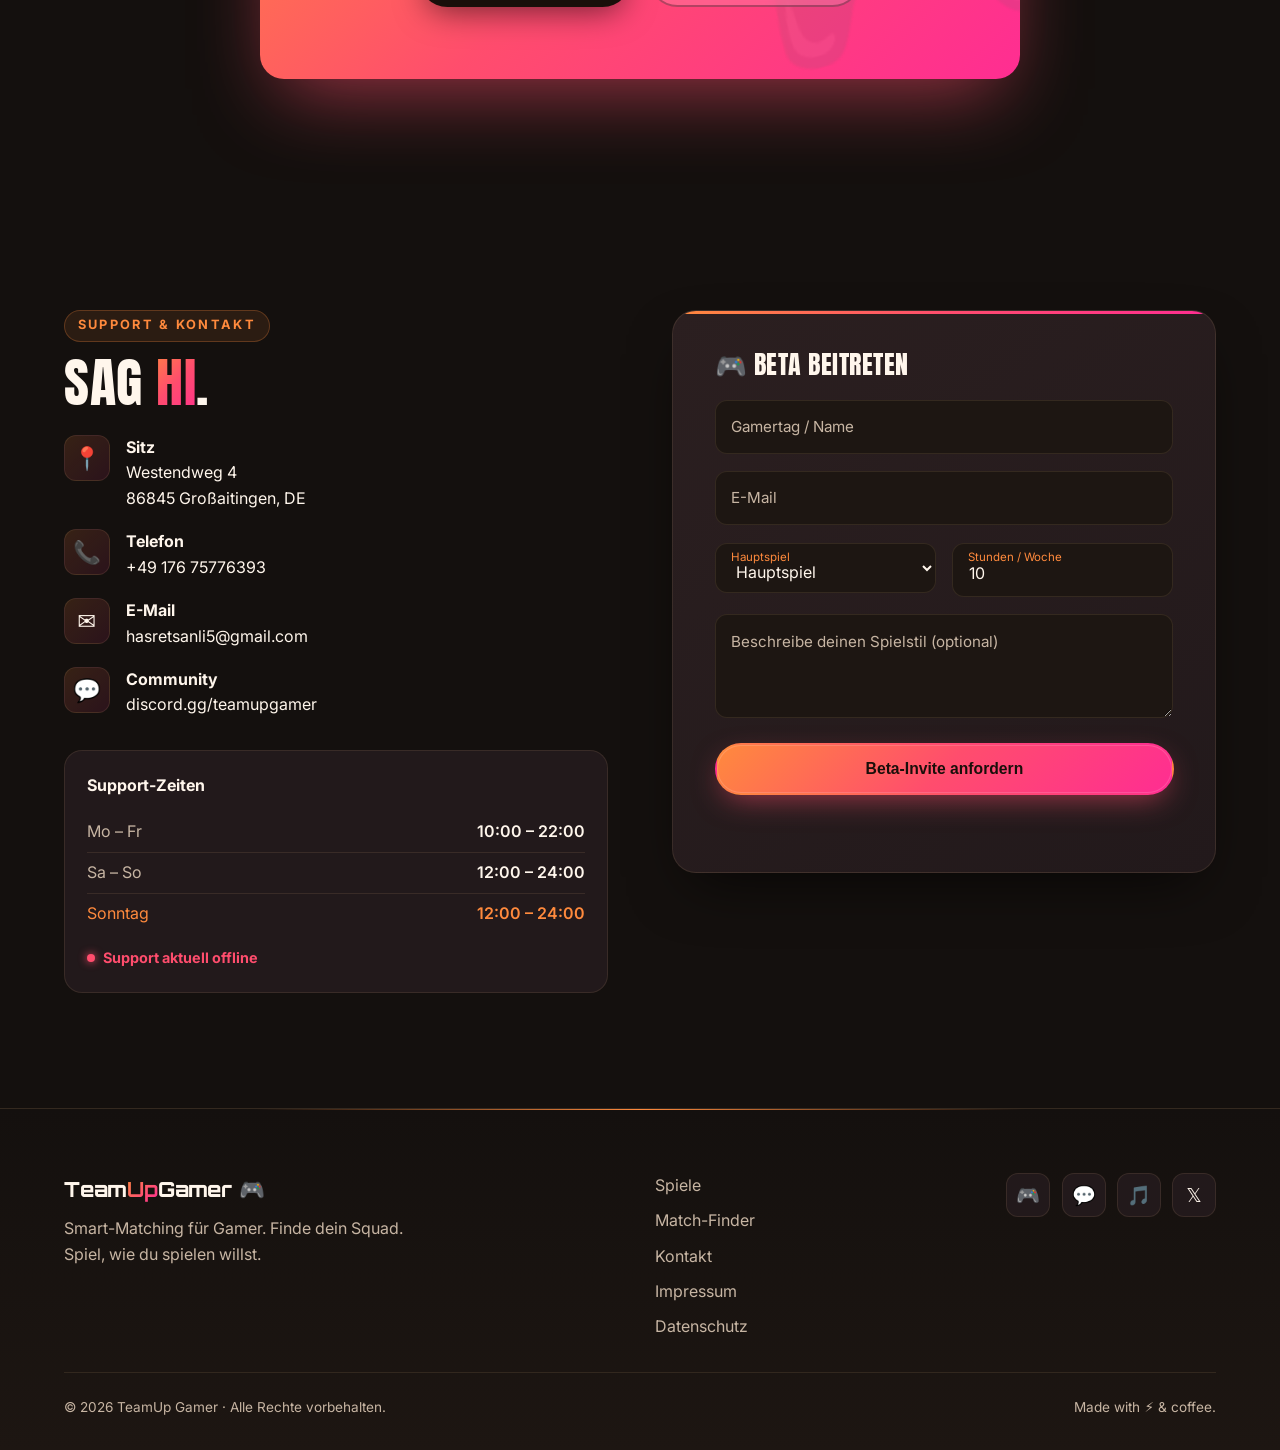
==== commit 37056ae9: "Redesign as TeamUp Gamer with warm sunset palette and lively animations Replace Penalty Burger conte" ====
--- a/index.html
+++ b/index.html
@@ -3,118 +3,239 @@
 <head>
   <meta charset="UTF-8" />
   <meta name="viewport" content="width=device-width, initial-scale=1.0" />
-  <meta name="description" content="TeamUpGamer – finde Gilden, baue Mythic+-Teams auf, finde PvP-Partner und springe in schnelle Sitzungen. Verbinde dich mit Spielern, die zu deinen Zielen passen." />
-  <meta name="theme-color" content="#070708" />
-  <title>TeamUp Gamer – Finde dein Team</title>
+  <meta name="description" content="TeamUp Gamer – finde dein perfektes Squad. Smart-Matching nach Spiel, Rang, Rolle & Spielzeit. Keine Toxicity, nur Wins." />
+  <meta name="theme-color" content="#14100e" />
+  <title>TeamUp Gamer – Finde dein perfektes Squad.</title>
   <link rel="preconnect" href="https://fonts.googleapis.com" />
   <link rel="preconnect" href="https://fonts.gstatic.com" crossorigin />
-  <link href="https://fonts.googleapis.com/css2?family=Cinzel:wght@600;700;900&family=Playfair+Display:wght@500;600;700;800&family=Inter:wght@400;500;600;700&display=swap" rel="stylesheet" />
+  <link href="https://fonts.googleapis.com/css2?family=Anton&family=Inter:wght@400;500;600;700;800&family=Orbitron:wght@600;800&display=swap" rel="stylesheet" />
   <link rel="stylesheet" href="assets/css/style.css" />
-  <link rel="icon" href="data:image/svg+xml,<svg xmlns='http://www.w3.org/2000/svg' viewBox='0 0 100 100'><text y='.9em' font-size='90'>⚔️</text></svg>" />
+  <link rel="icon" href="data:image/svg+xml,<svg xmlns='http://www.w3.org/2000/svg' viewBox='0 0 100 100'><text y='.9em' font-size='90'>🎮</text></svg>" />
 </head>
 <body>
-  <!-- ===== SVG sprite ===== -->
+  <!-- ===== Animated SVG sprite (gaming icons) ===== -->
   <svg class="svg-sprite" aria-hidden="true" focusable="false" xmlns="http://www.w3.org/2000/svg">
     <defs>
-      <linearGradient id="gHex" x1="0" y1="0" x2="1" y2="0">
-        <stop offset="0" stop-color="#5aa0ff"/><stop offset=".5" stop-color="#2f6fe0"/>
-        <stop offset=".5" stop-color="#e7b34e"/><stop offset="1" stop-color="#f6d680"/>
-      </linearGradient>
-      <linearGradient id="gBlue" x1="0" y1="0" x2="1" y2="1"><stop offset="0" stop-color="#6ba3ff"/><stop offset="1" stop-color="#1e4fbf"/></linearGradient>
-      <linearGradient id="gGold" x1="0" y1="0" x2="1" y2="1"><stop offset="0" stop-color="#f6d680"/><stop offset="1" stop-color="#cf8f1f"/></linearGradient>
-      <linearGradient id="gSteel" x1="0" y1="0" x2="0" y2="1"><stop offset="0" stop-color="#dfe6f2"/><stop offset="1" stop-color="#9aa6bd"/></linearGradient>
+      <linearGradient id="gAmber" x1="0" y1="0" x2="1" y2="1"><stop offset="0" stop-color="#ffd58a"/><stop offset="1" stop-color="#ff7a1f"/></linearGradient>
+      <linearGradient id="gCoral" x1="0" y1="0" x2="1" y2="1"><stop offset="0" stop-color="#ff8e6a"/><stop offset="1" stop-color="#ff2d92"/></linearGradient>
+      <linearGradient id="gHoney" x1="0" y1="0" x2="0" y2="1"><stop offset="0" stop-color="#ffe082"/><stop offset="1" stop-color="#ffa64d"/></linearGradient>
+      <linearGradient id="gNeon"  x1="0" y1="0" x2="1" y2="0"><stop offset="0" stop-color="#ff5e3a"/><stop offset=".5" stop-color="#ff3d77"/><stop offset="1" stop-color="#ff2d92"/></linearGradient>
+      <radialGradient id="gOrb" cx=".5" cy=".5" r=".5"><stop offset="0" stop-color="#ffd49a"/><stop offset=".6" stop-color="#ff6a3d"/><stop offset="1" stop-color="#7a1a3a"/></radialGradient>
     </defs>
 
-    <!-- EMBLEM (hex logo) -->
-    <symbol id="ic-emblem" viewBox="0 0 100 100">
-      <polygon points="50,5 89,27 89,73 50,95 11,73 11,27" fill="none" stroke="url(#gHex)" stroke-width="7" stroke-linejoin="round"/>
-      <polygon points="50,18 78,34 78,66 50,82 22,66 22,34" fill="#0a0c12"/>
-      <path d="M38 32 h12 a13 13 0 0 1 0 26 h-4 v10 h-8 Z" fill="url(#gBlue)"/>
-      <path d="M46 40 h5 a5 5 0 0 1 0 10 h-5 Z" fill="#0a0c12"/>
-      <path d="M62 32 v36 h-8 v-12 l-6 -8 6 -8 v-8 Z" fill="url(#gGold)" opacity=".95"/>
-    </symbol>
-
-    <!-- GUILD banner -->
-    <symbol id="ic-guild" viewBox="0 0 100 100">
-      <g>
-        <animateTransform attributeName="transform" type="translate" values="0 0;0 -2;0 0" dur="3.4s" repeatCount="indefinite"/>
-        <rect x="46" y="14" width="4" height="72" rx="2" fill="#6b5326"/>
-        <path d="M50 18 h30 l-7 12 7 12 h-30 Z" fill="url(#gGold)" stroke="#fff0c2" stroke-width="1.4"/>
-        <path d="M20 18 h30 v40 l-15 -10 -15 10 Z" fill="url(#gBlue)" stroke="#cfe2ff" stroke-width="1.4"/>
-        <circle cx="35" cy="32" r="6" fill="#0a0c12" opacity=".4"/>
-      </g>
-    </symbol>
-
-    <!-- MYTHIC+ key / portal -->
-    <symbol id="ic-mplus" viewBox="0 0 100 100">
-      <g>
-        <animateTransform attributeName="transform" type="rotate" values="0 50 50;360 50 50" dur="16s" repeatCount="indefinite"/>
-        <polygon points="50,16 80,33 80,67 50,84 20,67 20,33" fill="none" stroke="url(#gGold)" stroke-width="4"/>
-      </g>
-      <circle cx="50" cy="50" r="14" fill="none" stroke="url(#gBlue)" stroke-width="4"><animate attributeName="r" values="12;16;12" dur="2.6s" repeatCount="indefinite"/></circle>
-      <path d="M50 42 v16 M42 50 h16" stroke="#f6d680" stroke-width="4" stroke-linecap="round"/>
-    </symbol>
-
-    <!-- PVP crossed swords -->
-    <symbol id="ic-pvp" viewBox="0 0 100 100">
-      <g>
-        <animateTransform attributeName="transform" type="rotate" values="-3 50 50;3 50 50;-3 50 50" dur="3.2s" repeatCount="indefinite"/>
-        <path d="M26 22 l40 40 6 -2 -2 6 -40 -40 Z" fill="url(#gSteel)" stroke="#fff" stroke-width="1.2"/>
-        <path d="M74 22 l-40 40 -6 -2 2 6 40 -40 Z" fill="url(#gSteel)" stroke="#fff" stroke-width="1.2"/>
-        <path d="M22 70 l8 8 M78 70 l-8 8" stroke="url(#gGold)" stroke-width="5" stroke-linecap="round"/>
-        <circle cx="50" cy="50" r="2.4" fill="#f6d680"><animate attributeName="opacity" values=".3;1;.3" dur="1.4s" repeatCount="indefinite"/></circle>
-      </g>
-    </symbol>
-
-    <!-- SESSION lightning -->
-    <symbol id="ic-session" viewBox="0 0 100 100">
-      <path d="M56 14 L30 56 h16 l-6 30 30 -44 h-18 Z" fill="url(#gGold)" stroke="#fff0c2" stroke-width="1.6">
-        <animate attributeName="opacity" values=".6;1;.6" dur="1.1s" repeatCount="indefinite"/>
+    <!-- CONTROLLER -->
+    <symbol id="ic-controller" viewBox="0 0 100 100">
+      <g>
+        <animateTransform attributeName="transform" type="translate" values="0 -1.5;0 1.5;0 -1.5" dur="3s" repeatCount="indefinite"/>
+        <path d="M22 40 Q14 40 12 52 L8 76 Q7 86 17 86 Q26 86 30 78 L36 68 H64 L70 78 Q74 86 83 86 Q93 86 92 76 L88 52 Q86 40 78 40 Z" fill="url(#gAmber)"/>
+        <circle cx="32" cy="58" r="8" fill="#221008" opacity=".85"/>
+        <rect x="29" y="57" width="6" height="2" rx="1" fill="#ffd58a"/>
+        <rect x="31" y="55" width="2" height="6" rx="1" fill="#ffd58a"/>
+        <circle cx="62" cy="54" r="2.6" fill="#ff3d77"><animate attributeName="opacity" values="1;.3;1" dur="1.4s" repeatCount="indefinite"/></circle>
+        <circle cx="70" cy="62" r="2.6" fill="#ffd166"><animate attributeName="opacity" values="1;.3;1" dur="1.4s" begin=".35s" repeatCount="indefinite"/></circle>
+        <circle cx="62" cy="70" r="2.6" fill="#5dffa8"><animate attributeName="opacity" values="1;.3;1" dur="1.4s" begin=".7s" repeatCount="indefinite"/></circle>
+        <circle cx="54" cy="62" r="2.6" fill="#ff7a1f"><animate attributeName="opacity" values="1;.3;1" dur="1.4s" begin="1.05s" repeatCount="indefinite"/></circle>
+      </g>
+    </symbol>
+
+    <!-- HEADSET -->
+    <symbol id="ic-headset" viewBox="0 0 100 100">
+      <path d="M20 56 Q20 22 50 22 Q80 22 80 56" stroke="url(#gAmber)" stroke-width="5" fill="none" stroke-linecap="round"/>
+      <rect x="14" y="52" width="14" height="28" rx="6" fill="#2a160c"/>
+      <rect x="72" y="52" width="14" height="28" rx="6" fill="#2a160c"/>
+      <rect x="16" y="54" width="10" height="24" rx="4" fill="url(#gCoral)"/>
+      <rect x="74" y="54" width="10" height="24" rx="4" fill="url(#gCoral)"/>
+      <g stroke="#ffd58a" stroke-width="2" fill="none" stroke-linecap="round" opacity=".9">
+        <path d="M30 60 q4 6 0 12"><animate attributeName="opacity" values=".2;1;.2" dur="1.6s" repeatCount="indefinite"/></path>
+        <path d="M34 56 q6 10 0 20"><animate attributeName="opacity" values=".2;1;.2" dur="1.6s" begin=".3s" repeatCount="indefinite"/></path>
+        <path d="M70 60 q-4 6 0 12"><animate attributeName="opacity" values=".2;1;.2" dur="1.6s" begin=".6s" repeatCount="indefinite"/></path>
+        <path d="M66 56 q-6 10 0 20"><animate attributeName="opacity" values=".2;1;.2" dur="1.6s" begin=".9s" repeatCount="indefinite"/></path>
+      </g>
+    </symbol>
+
+    <!-- TROPHY -->
+    <symbol id="ic-trophy" viewBox="0 0 100 100">
+      <g>
+        <animateTransform attributeName="transform" type="rotate" values="-2 50 50;2 50 50;-2 50 50" dur="3.2s" repeatCount="indefinite"/>
+        <path d="M30 18 H70 V40 Q70 58 50 60 Q30 58 30 40 Z" fill="url(#gHoney)"/>
+        <path d="M30 22 Q14 22 14 36 Q14 50 30 50" fill="none" stroke="url(#gAmber)" stroke-width="4"/>
+        <path d="M70 22 Q86 22 86 36 Q86 50 70 50" fill="none" stroke="url(#gAmber)" stroke-width="4"/>
+        <rect x="44" y="58" width="12" height="14" fill="#cf7a1c"/>
+        <rect x="32" y="72" width="36" height="8" rx="2" fill="url(#gAmber)"/>
+        <path d="M40 30 l4 8 8 1 -6 6 1 8 -7 -4 -7 4 1 -8 -6 -6 8 -1 z" fill="#fff6ec" opacity=".75"/>
+      </g>
+      <g fill="#ffd58a">
+        <circle cx="22" cy="14" r="1.8"><animate attributeName="opacity" values="0;1;0" dur="1.8s" repeatCount="indefinite"/></circle>
+        <circle cx="80" cy="18" r="1.6"><animate attributeName="opacity" values="0;1;0" dur="1.8s" begin=".5s" repeatCount="indefinite"/></circle>
+        <circle cx="86" cy="58" r="1.6"><animate attributeName="opacity" values="0;1;0" dur="1.8s" begin="1s" repeatCount="indefinite"/></circle>
+      </g>
+    </symbol>
+
+    <!-- CROSSHAIR -->
+    <symbol id="ic-crosshair" viewBox="0 0 100 100">
+      <g>
+        <animateTransform attributeName="transform" type="rotate" values="0 50 50;360 50 50" dur="14s" repeatCount="indefinite"/>
+        <circle cx="50" cy="50" r="30" fill="none" stroke="url(#gAmber)" stroke-width="3"/>
+        <circle cx="50" cy="50" r="18" fill="none" stroke="url(#gCoral)" stroke-width="2" stroke-dasharray="4 4"/>
+      </g>
+      <g stroke="#ff7a1f" stroke-width="3" stroke-linecap="round">
+        <line x1="50" y1="8" x2="50" y2="22"/>
+        <line x1="50" y1="78" x2="50" y2="92"/>
+        <line x1="8" y1="50" x2="22" y2="50"/>
+        <line x1="78" y1="50" x2="92" y2="50"/>
+      </g>
+      <circle cx="50" cy="50" r="3" fill="#ff2d92"><animate attributeName="r" values="2;5;2" dur="1.4s" repeatCount="indefinite"/></circle>
+    </symbol>
+
+    <!-- LIGHTNING -->
+    <symbol id="ic-bolt" viewBox="0 0 100 100">
+      <g>
+        <animateTransform attributeName="transform" type="scale" values="1;1.08;1" dur="1.4s" additive="sum" repeatCount="indefinite"/>
+        <path d="M56 8 L24 56 H44 L38 92 L74 40 H54 Z" fill="url(#gHoney)" stroke="#ff7a1f" stroke-width="2"/>
+      </g>
+      <path d="M56 8 L24 56 H44 L38 92 L74 40 H54 Z" fill="none" stroke="#fff6ec" stroke-width="1" opacity="0">
+        <animate attributeName="opacity" values="0;.9;0" dur="1.2s" repeatCount="indefinite"/>
       </path>
     </symbol>
 
-    <!-- USERS -->
-    <symbol id="ic-users" viewBox="0 0 100 100">
-      <circle cx="38" cy="40" r="11" fill="url(#gBlue)"/>
-      <path d="M20 74 a18 18 0 0 1 36 0 Z" fill="url(#gBlue)"/>
-      <circle cx="66" cy="44" r="9" fill="url(#gGold)"/>
-      <path d="M52 74 a14 14 0 0 1 28 0 Z" fill="url(#gGold)"/>
-    </symbol>
-
-    <!-- SPARK / smart matching -->
-    <symbol id="ic-spark" viewBox="0 0 100 100">
-      <path d="M50 16 l8 22 22 8 -22 8 -8 22 -8 -22 -22 -8 22 -8 Z" fill="url(#gGold)">
-        <animateTransform attributeName="transform" type="rotate" values="0 50 50;360 50 50" dur="9s" repeatCount="indefinite"/>
-      </path>
-      <circle cx="50" cy="50" r="4" fill="#0a0c12"/>
+    <!-- SHIELD -->
+    <symbol id="ic-shield" viewBox="0 0 100 100">
+      <g>
+        <animateTransform attributeName="transform" type="translate" values="0 0;0 -3;0 0" dur="2.4s" repeatCount="indefinite"/>
+        <path d="M50 10 L86 22 V52 Q86 76 50 90 Q14 76 14 52 V22 Z" fill="url(#gCoral)" stroke="#fff6ec" stroke-width="2"/>
+        <path d="M50 22 L74 30 V52 Q74 68 50 78 Q26 68 26 52 V30 Z" fill="#221008" opacity=".4"/>
+        <path d="M40 50 l8 8 16 -18" stroke="#ffe082" stroke-width="5" fill="none" stroke-linecap="round" stroke-linejoin="round"/>
+      </g>
+    </symbol>
+
+    <!-- ROCKET -->
+    <symbol id="ic-rocket" viewBox="0 0 100 100">
+      <g>
+        <animateTransform attributeName="transform" type="translate" values="0 2;0 -2;0 2" dur="2.2s" repeatCount="indefinite"/>
+        <path d="M50 8 Q70 28 70 56 V72 H30 V56 Q30 28 50 8 Z" fill="url(#gAmber)"/>
+        <circle cx="50" cy="40" r="8" fill="#221008"/>
+        <circle cx="50" cy="40" r="5" fill="#5dffa8"/>
+        <path d="M30 56 L18 72 L30 68 Z" fill="url(#gCoral)"/>
+        <path d="M70 56 L82 72 L70 68 Z" fill="url(#gCoral)"/>
+      </g>
+      <g>
+        <path d="M42 72 q8 16 16 0 Z" fill="url(#gNeon)"><animate attributeName="opacity" values=".5;1;.5" dur=".5s" repeatCount="indefinite"/></path>
+        <circle cx="42" cy="88" r="2.4" fill="#ff7a1f"><animate attributeName="cy" values="78;96" dur=".9s" repeatCount="indefinite"/><animate attributeName="opacity" values="1;0" dur=".9s" repeatCount="indefinite"/></circle>
+        <circle cx="58" cy="88" r="2" fill="#ffd166"><animate attributeName="cy" values="78;96" dur=".9s" begin=".3s" repeatCount="indefinite"/><animate attributeName="opacity" values="1;0" dur=".9s" begin=".3s" repeatCount="indefinite"/></circle>
+        <circle cx="50" cy="92" r="2.2" fill="#ff3d77"><animate attributeName="cy" values="82;100" dur=".9s" begin=".5s" repeatCount="indefinite"/><animate attributeName="opacity" values="1;0" dur=".9s" begin=".5s" repeatCount="indefinite"/></circle>
+      </g>
+    </symbol>
+
+    <!-- HEART (HP) -->
+    <symbol id="ic-heart" viewBox="0 0 100 100">
+      <g>
+        <animateTransform attributeName="transform" type="scale" values="1;1.12;1" additive="sum" dur="1s" repeatCount="indefinite"/>
+        <path d="M50 84 C26 66 14 50 14 34 C14 22 24 14 34 14 C42 14 48 18 50 24 C52 18 58 14 66 14 C76 14 86 22 86 34 C86 50 74 66 50 84 Z" fill="url(#gCoral)" stroke="#fff6ec" stroke-width="2"/>
+        <path d="M30 32 q-2 8 2 16" stroke="#fff6ec" stroke-width="3" stroke-linecap="round" fill="none" opacity=".8"/>
+      </g>
+    </symbol>
+
+    <!-- CROWN -->
+    <symbol id="ic-crown" viewBox="0 0 100 100">
+      <g>
+        <animateTransform attributeName="transform" type="translate" values="0 -2;0 2;0 -2" dur="2.6s" repeatCount="indefinite"/>
+        <path d="M14 70 L22 30 L38 50 L50 22 L62 50 L78 30 L86 70 Z" fill="url(#gHoney)" stroke="#cf7a1c" stroke-width="2"/>
+        <rect x="14" y="70" width="72" height="10" rx="2" fill="#cf7a1c"/>
+        <circle cx="22" cy="30" r="4" fill="#ff3d77"/>
+        <circle cx="50" cy="22" r="4" fill="#5dffa8"/>
+        <circle cx="78" cy="30" r="4" fill="#ff7a1f"/>
+      </g>
+    </symbol>
+
+    <!-- DICE -->
+    <symbol id="ic-dice" viewBox="0 0 100 100">
+      <g>
+        <animateTransform attributeName="transform" type="rotate" values="-8 50 50;8 50 50;-8 50 50" dur="3s" repeatCount="indefinite"/>
+        <rect x="18" y="18" width="64" height="64" rx="12" fill="url(#gAmber)"/>
+        <circle cx="34" cy="34" r="5" fill="#221008"/>
+        <circle cx="66" cy="34" r="5" fill="#221008"/>
+        <circle cx="50" cy="50" r="5" fill="#221008"/>
+        <circle cx="34" cy="66" r="5" fill="#221008"/>
+        <circle cx="66" cy="66" r="5" fill="#221008"/>
+      </g>
+    </symbol>
+
+    <!-- SWORDS -->
+    <symbol id="ic-swords" viewBox="0 0 100 100">
+      <g stroke="#cf7a1c" stroke-width="2" stroke-linecap="round">
+        <g>
+          <animateTransform attributeName="transform" type="rotate" values="-4 50 50;4 50 50;-4 50 50" dur="2.6s" repeatCount="indefinite"/>
+          <path d="M14 14 L60 60 L52 68 L14 30 Z" fill="url(#gAmber)"/>
+          <rect x="56" y="56" width="14" height="6" rx="2" fill="#cf7a1c" transform="rotate(45 63 59)"/>
+        </g>
+        <g>
+          <animateTransform attributeName="transform" type="rotate" values="4 50 50;-4 50 50;4 50 50" dur="2.6s" repeatCount="indefinite"/>
+          <path d="M86 14 L40 60 L48 68 L86 30 Z" fill="url(#gCoral)"/>
+          <rect x="30" y="56" width="14" height="6" rx="2" fill="#cf7a1c" transform="rotate(-45 37 59)"/>
+        </g>
+      </g>
+      <circle cx="50" cy="64" r="3" fill="#ffd166"><animate attributeName="opacity" values=".3;1;.3" dur="1s" repeatCount="indefinite"/></circle>
+    </symbol>
+
+    <!-- DISCORD-LIKE chat -->
+    <symbol id="ic-chat" viewBox="0 0 100 100">
+      <g>
+        <animateTransform attributeName="transform" type="translate" values="0 -1;0 2;0 -1" dur="2.8s" repeatCount="indefinite"/>
+        <path d="M18 22 H82 Q90 22 90 30 V62 Q90 70 82 70 H58 L42 84 V70 H18 Q10 70 10 62 V30 Q10 22 18 22 Z" fill="url(#gAmber)"/>
+        <circle cx="36" cy="46" r="4" fill="#221008"><animate attributeName="opacity" values=".3;1;.3" dur="1.4s" repeatCount="indefinite"/></circle>
+        <circle cx="50" cy="46" r="4" fill="#221008"><animate attributeName="opacity" values=".3;1;.3" dur="1.4s" begin=".3s" repeatCount="indefinite"/></circle>
+        <circle cx="64" cy="46" r="4" fill="#221008"><animate attributeName="opacity" values=".3;1;.3" dur="1.4s" begin=".6s" repeatCount="indefinite"/></circle>
+      </g>
+    </symbol>
+
+    <!-- GHOST (player avatar generic) -->
+    <symbol id="ic-ghost" viewBox="0 0 100 100">
+      <g>
+        <animateTransform attributeName="transform" type="translate" values="0 -2;0 2;0 -2" dur="3s" repeatCount="indefinite"/>
+        <path d="M50 12 Q82 12 82 50 V82 L72 76 L62 84 L50 76 L38 84 L28 76 L18 82 V50 Q18 12 50 12 Z" fill="url(#gCoral)"/>
+        <circle cx="38" cy="42" r="6" fill="#fff6ec"/>
+        <circle cx="62" cy="42" r="6" fill="#fff6ec"/>
+        <circle cx="38" cy="42" r="3" fill="#221008"/>
+        <circle cx="62" cy="42" r="3" fill="#221008"/>
+        <path d="M40 60 q10 8 20 0" stroke="#fff6ec" stroke-width="3" fill="none" stroke-linecap="round"/>
+      </g>
     </symbol>
   </svg>
 
   <!-- ===== Preloader ===== -->
   <div class="preloader" id="preloader">
-    <svg class="preloader__emblem" viewBox="0 0 100 100" aria-hidden="true"><use href="#ic-emblem"/></svg>
-    <p class="preloader__text">TEAMUP&nbsp;GAMER</p>
+    <div class="preloader__ring" aria-hidden="true">
+      <span></span><span></span><span></span><span></span>
+    </div>
+    <p class="preloader__text">TEAMUP&nbsp;·&nbsp;GAMER</p>
   </div>
 
-  <!-- ===== Progress bar ===== -->
+  <!-- ===== Scroll progress ===== -->
   <div class="scroll-progress" id="scrollProgress"></div>
+
+  <!-- ===== Custom cursor glow ===== -->
+  <div class="cursor-glow" id="cursorGlow" aria-hidden="true"></div>
 
   <!-- ===== Header / Nav ===== -->
   <header class="nav" id="nav">
     <a href="#hero" class="nav__logo">
-      <svg class="nav__emblem" viewBox="0 0 100 100" aria-hidden="true"><use href="#ic-emblem"/></svg>
-      <span class="nav__logo-text"><b>TEAMUP</b><i>GAMER</i></span>
+      <span class="nav__logo-mark">
+        <svg viewBox="0 0 32 32" width="28" height="28" aria-hidden="true">
+          <defs><linearGradient id="lgLogo" x1="0" y1="0" x2="1" y2="1"><stop offset="0" stop-color="#ffd166"/><stop offset="1" stop-color="#ff2d92"/></linearGradient></defs>
+          <path d="M6 12 Q6 6 12 6 H20 Q26 6 26 12 V16 Q26 22 20 22 H18 L14 28 V22 H12 Q6 22 6 16 Z" fill="url(#lgLogo)"/>
+          <circle cx="13" cy="14" r="2" fill="#221008"/>
+          <circle cx="19" cy="14" r="2" fill="#221008"/>
+        </svg>
+      </span>
+      <span class="nav__logo-text">Team<strong>Up</strong>Gamer</span>
     </a>
     <nav class="nav__links" id="navLinks" aria-label="Hauptnavigation">
-      <div class="nav__links-head">
-        <span class="nav__links-title">TeamUpGamer</span>
-        <button class="nav__close" id="navClose" aria-label="Menü schließen">✕</button>
-      </div>
-      <a href="#hero">Heimat</a>
-      <a href="#categories">Entdecken</a>
-      <a href="#dashboard">Dashboard</a>
-      <a href="#faqs">FAQs</a>
-      <a href="#subscribe" class="nav__cta">Abonnieren</a>
+      <a href="#story">Story</a>
+      <a href="#games">Spiele</a>
+      <a href="#match">Match-Finder</a>
+      <a href="#community">Community</a>
+      <a href="#kontakt">Kontakt</a>
+      <a href="#join" class="nav__cta">Squad starten</a>
     </nav>
     <button class="nav__toggle" id="navToggle" aria-label="Menü öffnen" aria-expanded="false">
       <span></span><span></span><span></span>
@@ -124,319 +245,346 @@
   <main>
     <!-- ===== Hero ===== -->
     <section class="hero" id="hero">
-      <div class="hero__scene" aria-hidden="true">
-        <div class="hero__sky"></div>
-        <div class="hero__sun"></div>
-        <div class="hero__embers" id="embers"></div>
-        <svg class="hero__skyline" viewBox="0 0 1200 220" preserveAspectRatio="none">
-          <path d="M0 220 V120 h40 v-18 h10 v18 h22 v-30 l14 -14 14 14 v30 h26 v-50 h12 v14 h10 v-14 h12 v50 h60 v-80 l20 -22 20 22 v80 h40 v-24 h10 v12 h10 v-12 h10 v24 h70 v-40 h14 v18 h12 v-18 h14 v40 h80 v-110 l26 -28 26 28 v110 h60 v-40 h12 v16 h12 v-16 h12 v40 h70 v-60 h14 v20 h10 v-20 h14 v60 h60 v-30 h12 v14 h12 v-14 h12 v30 h120 v-90 l22 -22 22 22 v90 H1200 V220 Z" fill="#06070b"/>
+      <div class="hero__bg" aria-hidden="true">
+        <div class="mesh"></div>
+        <div class="blob blob--1"></div>
+        <div class="blob blob--2"></div>
+        <div class="blob blob--3"></div>
+        <div class="grain"></div>
+        <div class="particles" id="particles"></div>
+      </div>
+
+      <div class="hero__content">
+        <p class="hero__eyebrow" data-reveal>
+          <span class="dot dot--live"></span> 12.483 Spieler online · gerade jetzt
+        </p>
+        <h1 class="hero__title">
+          <span class="line" data-reveal>FINDE DEIN</span>
+          <span class="line outline" data-reveal>PERFEKTES SQUAD.</span>
+        </h1>
+        <p class="hero__sub" data-reveal>
+          Schluss mit Random-Lobbys und Toxicity. <strong>TeamUp Gamer</strong> matcht dich nach
+          Spiel, Rang, Rolle und Spielzeit – mit echten Menschen, die so spielen wollen wie du.
+        </p>
+        <div class="hero__actions" data-reveal>
+          <a href="#join" class="btn btn--primary magnetic"><span>⚡ Jetzt Squad finden</span></a>
+          <a href="#match" class="btn btn--ghost">Match-Finder testen</a>
+        </div>
+        <div class="hero__stats" data-reveal>
+          <div class="stat"><span class="stat__num" data-count="240">0</span><span class="stat__suffix">K+</span><span class="stat__label">Gamer im Netzwerk</span></div>
+          <div class="stat"><span class="stat__num" data-count="48">0</span><span class="stat__label">unterstützte Spiele</span></div>
+          <div class="stat"><span class="stat__num" data-count="97">0</span><span class="stat__suffix">%</span><span class="stat__label">Match-Zufriedenheit</span></div>
+        </div>
+      </div>
+
+      <!-- Animated hero scene -->
+      <div class="hero__scene" id="heroScene" aria-hidden="true">
+        <div class="scene__rings">
+          <div class="ring ring--1"></div>
+          <div class="ring ring--2"></div>
+          <div class="ring ring--3"></div>
+        </div>
+        <div class="scene__core">
+          <div class="core__pulse"></div>
+          <div class="core__pulse core__pulse--2"></div>
+          <svg class="core__svg" viewBox="0 0 100 100" aria-hidden="true">
+            <circle cx="50" cy="50" r="44" fill="url(#gOrb)"/>
+            <use href="#ic-controller" />
+          </svg>
+        </div>
+        <!-- Orbiting player avatars -->
+        <div class="orbit orbit--1"><div class="avatar"><svg><use href="#ic-ghost"/></svg><span class="avatar__dot"></span></div></div>
+        <div class="orbit orbit--2"><div class="avatar"><svg><use href="#ic-headset"/></svg><span class="avatar__dot"></span></div></div>
+        <div class="orbit orbit--3"><div class="avatar"><svg><use href="#ic-shield"/></svg><span class="avatar__dot"></span></div></div>
+        <div class="orbit orbit--4"><div class="avatar"><svg><use href="#ic-bolt"/></svg><span class="avatar__dot"></span></div></div>
+        <!-- Connecting lines -->
+        <svg class="scene__lines" viewBox="0 0 400 400" aria-hidden="true">
+          <g stroke="url(#gNeon)" stroke-width="1.2" fill="none" opacity=".55" stroke-dasharray="4 6">
+            <line x1="200" y1="200" x2="200" y2="40"><animate attributeName="opacity" values=".2;.8;.2" dur="2.4s" repeatCount="indefinite"/></line>
+            <line x1="200" y1="200" x2="360" y2="200"><animate attributeName="opacity" values=".2;.8;.2" dur="2.4s" begin=".6s" repeatCount="indefinite"/></line>
+            <line x1="200" y1="200" x2="200" y2="360"><animate attributeName="opacity" values=".2;.8;.2" dur="2.4s" begin="1.2s" repeatCount="indefinite"/></line>
+            <line x1="200" y1="200" x2="40"  y2="200"><animate attributeName="opacity" values=".2;.8;.2" dur="2.4s" begin="1.8s" repeatCount="indefinite"/></line>
+          </g>
         </svg>
       </div>
 
-      <div class="hero__inner">
-        <aside class="raids-card" data-reveal>
-          <div class="raids-card__head"><svg viewBox="0 0 100 100" aria-hidden="true"><use href="#ic-pvp"/></svg><span>RAIDS</span></div>
-          <ul>
-            <li>Epische Schlachten</li>
-            <li>Legendärer Loot</li>
-            <li>20 Spieler</li>
-            <li>Teamwork</li>
-            <li>Strategie</li>
-            <li>Sieg</li>
-          </ul>
-        </aside>
-
-        <div class="hero__content">
-          <svg class="hero__emblem" id="heroEmblem" viewBox="0 0 100 100" aria-hidden="true"><use href="#ic-emblem"/></svg>
-          <h1 class="wordmark" data-reveal><span class="g">TEAMUP</span> <span class="b">GAMER</span></h1>
-          <p class="hero__tag" data-reveal>Finde Spieler. Bilde Teams. Spielt konsequent zusammen.</p>
-          <div class="hero__chips" data-reveal>
-            <span class="hchip"><svg viewBox="0 0 100 100" aria-hidden="true"><use href="#ic-users"/></svg>Aktive Spieler</span>
-            <span class="hchip"><svg viewBox="0 0 100 100" aria-hidden="true"><use href="#ic-spark"/></svg>Smart Matching</span>
+      <a href="#story" class="scroll-cue" aria-label="Weiter scrollen"><span></span></a>
+    </section>
+
+    <!-- ===== Marquee ===== -->
+    <div class="marquee" aria-hidden="true">
+      <div class="marquee__track">
+        <span>SMART-MATCHING 🎯</span><span>NO TOXICITY 🛡️</span><span>VOICE & CHAT 🎧</span>
+        <span>RANK-FAIR 🏆</span><span>48+ SPIELE 🎮</span><span>SQUAD UP IN 60s ⚡</span>
+        <span>SMART-MATCHING 🎯</span><span>NO TOXICITY 🛡️</span><span>VOICE & CHAT 🎧</span>
+        <span>RANK-FAIR 🏆</span><span>48+ SPIELE 🎮</span><span>SQUAD UP IN 60s ⚡</span>
+      </div>
+    </div>
+
+    <!-- ===== Story ===== -->
+    <section class="story section" id="story">
+      <div class="story__media" data-reveal>
+        <div class="story__card tilt">
+          <svg class="story__svg"><use href="#ic-crosshair"/></svg>
+          <div class="story__badge"><span class="dot dot--live"></span> Live-Matching aktiv</div>
+          <div class="story__floats" aria-hidden="true">
+            <svg class="float float--a"><use href="#ic-bolt"/></svg>
+            <svg class="float float--b"><use href="#ic-trophy"/></svg>
+            <svg class="float float--c"><use href="#ic-heart"/></svg>
           </div>
-          <div class="hero__actions" data-reveal>
-            <a href="#categories" class="btn btn--gold">Jetzt loslegen</a>
-            <a href="#intro" class="btn btn--ghost">Mehr erfahren</a>
+        </div>
+        <div class="story__deco" aria-hidden="true"></div>
+      </div>
+      <div class="story__text">
+        <p class="kicker" data-reveal>Unsere Mission</p>
+        <h2 data-reveal>Vom Solo zum <span class="hl">Squad&shy;goal</span>.</h2>
+        <p data-reveal>
+          Wir alle kennen das: Du loggst dich ein, willst gewinnen – und landest mit Mitspielern,
+          die afk gehen, flamen oder einfach nicht zu deinem Spielstil passen. TeamUp Gamer
+          ändert das. Wir matchen dich nach echten Kriterien – Skill, Rolle, Spielzeit, Vibes –
+          damit jede Lobby sich wie ein eingespieltes Team anfühlt.
+        </p>
+        <ul class="story__list" data-reveal>
+          <li><span class="li-ic"><svg><use href="#ic-shield"/></svg></span> <strong>Zero-Toxicity-Policy</strong> – Verifikation &amp; Karma-Score</li>
+          <li><span class="li-ic"><svg><use href="#ic-bolt"/></svg></span> <strong>Smart-Match</strong> in unter 60 Sekunden</li>
+          <li><span class="li-ic"><svg><use href="#ic-headset"/></svg></span> <strong>Voice &amp; Chat</strong> direkt im Browser</li>
+          <li><span class="li-ic"><svg><use href="#ic-trophy"/></svg></span> <strong>Rank-fair</strong> – nie wieder Smurfs in der Lobby</li>
+        </ul>
+      </div>
+    </section>
+
+    <!-- ===== Games Grid ===== -->
+    <section class="menu section" id="games">
+      <div class="section__head">
+        <p class="kicker" data-reveal>Spiele-Library</p>
+        <h2 data-reveal>Dein Spiel. Dein <span class="hl">Squad</span>.</h2>
+        <p class="section__lead" data-reveal>Über 48 Titel werden aktuell unterstützt – von FPS bis MMO. Wähl deine Disziplin.</p>
+      </div>
+
+      <div class="menu__tabs" id="menuTabs" role="tablist" data-reveal>
+        <button class="menu__tab is-active" data-filter="all" role="tab">Alle</button>
+        <button class="menu__tab" data-filter="fps" role="tab">FPS</button>
+        <button class="menu__tab" data-filter="moba" role="tab">MOBA</button>
+        <button class="menu__tab" data-filter="br" role="tab">Battle Royale</button>
+        <button class="menu__tab" data-filter="coop" role="tab">Co-op</button>
+        <button class="menu__tab" data-filter="mmo" role="tab">MMO</button>
+      </div>
+
+      <div class="menu__grid" id="menuGrid">
+        <!-- cards injected by JS -->
+      </div>
+    </section>
+
+    <!-- ===== Match Finder (interactive) ===== -->
+    <section class="builder section" id="match">
+      <div class="section__head">
+        <p class="kicker" data-reveal>Live-Demo</p>
+        <h2 data-reveal>Probier den <span class="hl">Match-Finder</span>.</h2>
+        <p class="section__lead" data-reveal>Such dir Spiel, Rolle und Rang – wir zeigen dir passende Mitspieler in Echtzeit.</p>
+      </div>
+
+      <div class="builder__wrap">
+        <div class="builder__stage" data-reveal>
+          <div class="radar" aria-hidden="true">
+            <div class="radar__ring"></div>
+            <div class="radar__ring radar__ring--2"></div>
+            <div class="radar__sweep"></div>
+            <div class="radar__center">
+              <svg viewBox="0 0 100 100"><use href="#ic-crosshair"/></svg>
+            </div>
+            <span class="radar__blip radar__blip--a"></span>
+            <span class="radar__blip radar__blip--b"></span>
+            <span class="radar__blip radar__blip--c"></span>
+            <span class="radar__blip radar__blip--d"></span>
           </div>
-        </div>
-      </div>
-
-      <a href="#intro" class="scroll-cue" aria-label="Weiter scrollen"><span></span></a>
-    </section>
-
-    <!-- ===== Intro ===== -->
-    <section class="intro section" id="intro">
-      <div class="intro__panel" data-reveal>
-        <h2>Finde Dein Nächstes Abenteuer</h2>
-        <p>
-          Schließe dich Gilden an, baue Mythic+-Teams auf, finde PvP-Partner oder springe in
-          schnelle Sitzungen. TeamUpGamer hilft dir, dich mit Spielern zu verbinden, die zu deinen
-          Zielen und deinem Spielstil passen.
-        </p>
-        <a href="#categories" class="btn btn--gold">Beginne zu entdecken</a>
-      </div>
-    </section>
-
-    <!-- ===== Categories ===== -->
-    <section class="categories section" id="categories">
-      <div class="cat-grid">
-        <article class="cat-card" data-reveal>
-          <div class="cat-card__img cat--guild"><svg viewBox="0 0 100 100" aria-hidden="true"><use href="#ic-guild"/></svg><span class="shine"></span></div>
-          <div class="cat-card__body">
-            <h3>Gildenrekrutierung</h3>
-            <p>Finde eine Gilde, die zu deinen Fortschrittszielen und deinem Schlachtzugsplan passt.</p>
-            <a href="#" class="btn btn--gold btn--block" data-toast="Gildenfinder – hier verlinken.">Gilden finden</a>
+          <div class="builder__matches" id="builderMatches" aria-live="polite">
+            <!-- matched players injected by JS -->
           </div>
+          <div class="builder__price">
+            <span>Potenzielle Squad-Mitglieder</span>
+            <strong id="builderPrice">0</strong>
+          </div>
+        </div>
+
+        <div class="builder__controls" data-reveal>
+          <p class="builder__hint">Stell deine Präferenzen ein – das Match passt sich live an.</p>
+
+          <h4 class="bld-h">🎮 Spiel</h4>
+          <div class="builder__chips" data-group="game" id="chipsGame"></div>
+
+          <h4 class="bld-h">🎯 Rolle</h4>
+          <div class="builder__chips" data-group="role" id="chipsRole"></div>
+
+          <h4 class="bld-h">🏆 Rang</h4>
+          <div class="builder__chips" data-group="rank" id="chipsRank"></div>
+
+          <button class="btn btn--primary builder__add" id="builderAdd">⚡ Quick-Match starten</button>
+        </div>
+      </div>
+    </section>
+
+    <!-- ===== Gallery / Squad showcase ===== -->
+    <section class="gallery section" id="community">
+      <div class="section__head">
+        <p class="kicker" data-reveal>Featured Squads</p>
+        <h2 data-reveal>Die Community in <span class="hl">Action</span>.</h2>
+        <p class="section__lead" data-reveal>Echte Squads. Echte Wins. Bewegung in jedem Pixel.</p>
+      </div>
+      <div class="gallery__grid">
+        <figure class="gallery__item parallax-img" data-speed="0.06">
+          <span><svg class="food-svg"><use href="#ic-controller"/></svg></span>
+          <figcaption><strong>Team Nightowls</strong><em>Valorant · Immortal</em></figcaption>
+        </figure>
+        <figure class="gallery__item parallax-img" data-speed="0.1">
+          <span><svg class="food-svg"><use href="#ic-trophy"/></svg></span>
+          <figcaption><strong>The Underdogs</strong><em>League · Diamond</em></figcaption>
+        </figure>
+        <figure class="gallery__item parallax-img" data-speed="0.04">
+          <span><svg class="food-svg"><use href="#ic-shield"/></svg></span>
+          <figcaption><strong>Bastion Five</strong><em>Overwatch · GM</em></figcaption>
+        </figure>
+        <figure class="gallery__item parallax-img" data-speed="0.12">
+          <span><svg class="food-svg"><use href="#ic-rocket"/></svg></span>
+          <figcaption><strong>Sky Rangers</strong><em>Apex · Master</em></figcaption>
+        </figure>
+        <figure class="gallery__item parallax-img" data-speed="0.07">
+          <span><svg class="food-svg"><use href="#ic-swords"/></svg></span>
+          <figcaption><strong>Iron Pact</strong><em>CS2 · Global Elite</em></figcaption>
+        </figure>
+        <figure class="gallery__item parallax-img" data-speed="0.09">
+          <span><svg class="food-svg"><use href="#ic-crown"/></svg></span>
+          <figcaption><strong>Royal Coast</strong><em>Fortnite · Champ</em></figcaption>
+        </figure>
+      </div>
+    </section>
+
+    <!-- ===== Testimonials marquee ===== -->
+    <section class="quotes section">
+      <div class="quotes__row" aria-hidden="false">
+        <article class="quote">
+          <p>„Erste Lobby = 4 Wins in Folge. Sowas hatte ich vorher noch nie."</p>
+          <footer><span class="quote__av"><svg><use href="#ic-ghost"/></svg></span> <b>Mira_K</b> · Valorant Diamond</footer>
         </article>
-
-        <article class="cat-card" data-reveal>
-          <div class="cat-card__img cat--mplus"><svg viewBox="0 0 100 100" aria-hidden="true"><use href="#ic-mplus"/></svg><span class="shine"></span></div>
-          <div class="cat-card__body">
-            <h3>Mythic+ Teams</h3>
-            <p>Erstelle Mythic+-Gruppen mit passenden Wertungen, Rollen und Zeitfenstern.</p>
-            <a href="#" class="btn btn--gold btn--block" data-toast="Mythic+-Suche – hier verlinken.">M+ durchsuchen</a>
+        <article class="quote">
+          <p>„Mein Squad spielt jetzt 3x die Woche zusammen. Habe Freunde fürs Leben gefunden."</p>
+          <footer><span class="quote__av"><svg><use href="#ic-headset"/></svg></span> <b>nox.runner</b> · Apex Master</footer>
+        </article>
+        <article class="quote">
+          <p>„Endlich kein Flamen mehr. Karma-Score ist Gold wert."</p>
+          <footer><span class="quote__av"><svg><use href="#ic-shield"/></svg></span> <b>SilberStern</b> · League Plat</footer>
+        </article>
+        <article class="quote">
+          <p>„Der Match-Finder ist verdammt schnell. 40 Sekunden, fertig, los geht's."</p>
+          <footer><span class="quote__av"><svg><use href="#ic-bolt"/></svg></span> <b>Kaan_07</b> · CS2 Supreme</footer>
+        </article>
+      </div>
+    </section>
+
+    <!-- ===== CTA ===== -->
+    <section class="order section" id="join">
+      <div class="order__inner" data-reveal>
+        <div class="order__glow" aria-hidden="true"></div>
+        <h2>Bereit? <span class="hl">GLHF.</span></h2>
+        <p>Erstelle dein Gamer-Profil in 60 Sekunden, finde dein Squad und starte direkt den nächsten Match. 100 % kostenlos in der Open-Beta.</p>
+        <div class="order__actions">
+          <a href="#kontakt" class="btn btn--primary" data-toast="🎉 Beta-Slot reserviert! Wir schicken dir den Invite per E-Mail.">🚀 Beta-Slot sichern</a>
+          <a href="#kontakt" class="btn btn--ghost">💬 Discord beitreten</a>
+        </div>
+      </div>
+    </section>
+
+    <!-- ===== Contact / Support ===== -->
+    <section class="visit section" id="kontakt">
+      <div class="visit__info">
+        <p class="kicker" data-reveal>Support &amp; Kontakt</p>
+        <h2 data-reveal>Sag <span class="hl">Hi</span>.</h2>
+
+        <ul class="visit__details" data-reveal>
+          <li><span class="visit__ic">📍</span>
+            <div><strong>Sitz</strong><br />Westendweg 4<br />86845 Großaitingen, DE</div>
+          </li>
+          <li><span class="visit__ic">📞</span>
+            <div><strong>Telefon</strong><br /><a href="tel:+4917675776393">+49 176 75776393</a></div>
+          </li>
+          <li><span class="visit__ic">✉️</span>
+            <div><strong>E-Mail</strong><br /><a href="mailto:hasretsanli5@gmail.com">hasretsanli5@gmail.com</a></div>
+          </li>
+          <li><span class="visit__ic">💬</span>
+            <div><strong>Community</strong><br /><a href="#" data-toast="Discord-Invite folgt – wir tracken Beta-Signups.">discord.gg/teamupgamer</a></div>
+          </li>
+        </ul>
+
+        <div class="hours" data-reveal>
+          <strong>Support-Zeiten</strong>
+          <table>
+            <tr><td>Mo – Fr</td><td>10:00 – 22:00</td></tr>
+            <tr><td>Sa – So</td><td>12:00 – 24:00</td></tr>
+            <tr class="is-today" id="todayRow"><td>Heute</td><td>auto</td></tr>
+          </table>
+          <span class="hours__status" id="openStatus">Status wird geprüft …</span>
+        </div>
+      </div>
+
+      <form class="visit__form" id="reserveForm" novalidate data-reveal>
+        <h3>🎮 Beta beitreten</h3>
+        <div class="field">
+          <input type="text" id="rName" name="name" required placeholder=" " />
+          <label for="rName">Gamertag / Name</label>
+        </div>
+        <div class="field">
+          <input type="email" id="rMail" name="email" required placeholder=" " />
+          <label for="rMail">E-Mail</label>
+        </div>
+        <div class="field field--row">
+          <div class="field">
+            <select id="rGame" name="game" required>
+              <option value="">Hauptspiel</option>
+              <option>Valorant</option><option>League of Legends</option><option>CS2</option>
+              <option>Apex Legends</option><option>Fortnite</option><option>Overwatch 2</option>
+              <option>Dota 2</option><option>Rocket League</option><option>Sonstiges</option>
+            </select>
+            <label for="rGame" class="label--static">Hauptspiel</label>
           </div>
-        </article>
-
-        <article class="cat-card" data-reveal>
-          <div class="cat-card__img cat--pvp"><svg viewBox="0 0 100 100" aria-hidden="true"><use href="#ic-pvp"/></svg><span class="shine"></span></div>
-          <div class="cat-card__body">
-            <h3>PvP-Teams</h3>
-            <p>Finde Arena-Partner und RBG-Gruppen mit dem gleichen Ehrgeiz.</p>
-            <a href="#" class="btn btn--gold btn--block" data-toast="PvP-Suche – hier verlinken.">Partner finden</a>
+          <div class="field">
+            <input type="number" id="rHours" name="hours" min="1" max="80" value="10" required placeholder=" " />
+            <label for="rHours" class="label--static">Stunden / Woche</label>
           </div>
-        </article>
-
-        <article class="cat-card" data-reveal>
-          <div class="cat-card__img cat--session"><svg viewBox="0 0 100 100" aria-hidden="true"><use href="#ic-session"/></svg><span class="shine"></span></div>
-          <div class="cat-card__body">
-            <h3>Schnelle Sitzungen</h3>
-            <p>Springe in aktive Sessions und entdecke Spieler, die bereit sind, jetzt zu starten.</p>
-            <a href="#" class="btn btn--gold btn--block" data-toast="Sitzungsfinder – hier verlinken.">Jetzt starten</a>
-          </div>
-        </article>
-      </div>
-    </section>
-
-    <!-- ===== Featured Guild Pro ===== -->
-    <section class="featured section" id="featured">
-      <div class="featured__head">
-        <h2 data-reveal>Vorgestellte Gilde Pro</h2>
-        <p data-reveal>
-          Hebe Premium-Gilden direkt auf der Startseite hervor – mit einer saubereren, stärkeren
-          Präsentation. Vorerst ist dieser Bereich bildfrei und auf Lesbarkeit, Performance und eine
-          zukünftige Live-Gildenrotation optimiert.
-        </p>
-      </div>
-
-      <div class="pro-grid">
-        <article class="pro-card" data-reveal>
-          <span class="pro-badge"><i></i>Kategorie Pro</span>
-          <h3>Deine Gilde Hier</h3>
-          <p>Dieser Premium-Slot auf der Startseite ist bereit für eine vorgestellte Gilde. Präsentiere deine Progression, deinen Rekrutierungsfokus und deine Community-Identität in einem klaren Spotlight-Format.</p>
-          <div class="pro-tags"><span>Rekrutierung offen</span><span>Premium-Spot</span></div>
-          <a href="#" class="btn btn--ghost btn--block" data-toast="Premium-Gilden – hier verlinken.">Gilden ansehen</a>
-        </article>
-
-        <article class="pro-card" data-reveal>
-          <span class="pro-badge"><i></i>Kategorie Pro</span>
-          <h3>Könnte Deine Gilde Sein</h3>
-          <p>Nutze Guild Pro, um deine Sichtbarkeit zu erhöhen und die richtigen Spieler schneller anzuziehen. Eine stärkere Startseiten-Präsenz hebt deine Gilde sofort hervor.</p>
-          <div class="pro-tags"><span>Vorgestellt</span><span>Hohe Sichtbarkeit</span></div>
-          <a href="#" class="btn btn--ghost btn--block" data-toast="Guild Pro – hier verlinken.">Mehr entdecken</a>
-        </article>
-
-        <article class="pro-card" data-reveal>
-          <span class="pro-badge"><i></i>Kategorie Pro</span>
-          <h3>Beanspruche Diesen Platz</h3>
-          <p>Dieser Platzhalter kann später durch deine echte Guild-Pro-Rotation ersetzt werden. Bis dahin hält er den Bereich sauber, premium und bereit für Live-Daten.</p>
-          <div class="pro-tags"><span>Startseite</span><span>Spotlight</span></div>
-          <a href="#" class="btn btn--ghost btn--block" data-toast="Guild Pro – hier verlinken.">Gilden erkunden</a>
-        </article>
-      </div>
-    </section>
-
-    <!-- ===== Dashboard ===== -->
-    <section class="dash section" id="dashboard">
-      <div class="shead" data-reveal>
-        <h2>Dein Dashboard</h2>
-        <p>Behalte deine Gilde, Bewerbungen und Gruppen an einem Ort im Blick.</p>
-      </div>
-
-      <div class="dash__panel" data-reveal>
-        <aside class="dash__side">
-          <span class="dash__brand"><svg viewBox="0 0 100 100" aria-hidden="true"><use href="#ic-emblem"/></svg>TeamUpGamer</span>
-          <nav class="dash__nav">
-            <a class="is-active" href="#dashboard">Übersicht</a>
-            <a href="#categories">Meine Gilde</a>
-            <a href="#categories">Bewerbungen</a>
-            <a href="#categories">Gruppen</a>
-            <a href="#categories">Nachrichten</a>
-          </nav>
-        </aside>
-
-        <div class="dash__main">
-          <div class="dash__stats">
-            <div class="dstat"><span class="dstat__label">Mythic+ Score</span><strong class="dstat__num" data-count="2480">0</strong></div>
-            <div class="dstat"><span class="dstat__label">Offene Bewerbungen</span><strong class="dstat__num" data-count="4">0</strong></div>
-            <div class="dstat"><span class="dstat__label">Gilden gefolgt</span><strong class="dstat__num" data-count="7">0</strong></div>
-            <div class="dstat"><span class="dstat__label">Match-Score</span><strong class="dstat__num" data-count="92" data-suffix="%">0</strong></div>
-          </div>
-
-          <div class="dash__list">
-            <div class="dash__list-head"><span>Empfohlene Gruppen</span><span>Für dich gematcht</span></div>
-            <div class="grow">
-              <span class="grow__ic" data-role="Tank">T</span>
-              <div class="grow__main"><b>Mythic+ Schlüsselstein +18</b><small>Sucht Tank · heute 20:00 · EU</small></div>
-              <a href="#" class="btn btn--ghost btn--sm" data-toast="Gruppen-Beitritt – hier verlinken.">Beitreten</a>
-            </div>
-            <div class="grow">
-              <span class="grow__ic" data-role="Heal">H</span>
-              <div class="grow__main"><b>Heroischer Raid – Stammgruppe</b><small>Sucht Heiler · Mi & So · 2/9 HC</small></div>
-              <a href="#" class="btn btn--ghost btn--sm" data-toast="Gruppen-Beitritt – hier verlinken.">Beitreten</a>
-            </div>
-            <div class="grow">
-              <span class="grow__ic" data-role="DPS">D</span>
-              <div class="grow__main"><b>Rated BG – Push auf 1800</b><small>Sucht DPS · Wochenende · Disc Pflicht</small></div>
-              <a href="#" class="btn btn--ghost btn--sm" data-toast="Gruppen-Beitritt – hier verlinken.">Beitreten</a>
-            </div>
-          </div>
-        </div>
-      </div>
-    </section>
-
-    <!-- ===== FAQs ===== -->
-    <section class="faqs section" id="faqs">
-      <div class="shead" data-reveal>
-        <h2>Häufige Fragen</h2>
-        <p>Alles, was du über TeamUpGamer wissen musst.</p>
-      </div>
-
-      <div class="faq-list" data-reveal>
-        <details class="faq">
-          <summary>Was ist TeamUpGamer?<span class="faq__sign"></span></summary>
-          <div class="faq__a"><p>TeamUpGamer ist eine Plattform, die Spieler zusammenbringt: Finde Gilden, baue Mythic+-Teams auf, suche PvP-Partner oder springe in schnelle Sitzungen – mit Leuten, die zu deinen Zielen und deinem Spielstil passen.</p></div>
-        </details>
-        <details class="faq">
-          <summary>Welches Spiel wird unterstützt?<span class="faq__sign"></span></summary>
-          <div class="faq__a"><p>Der Fokus liegt aktuell auf World of Warcraft – von Gildenrekrutierung über Mythic+ bis zu Arena und Rated Battlegrounds. Weitere Spiele sind für die Zukunft geplant.</p></div>
-        </details>
-        <details class="faq">
-          <summary>Ist TeamUpGamer kostenlos?<span class="faq__sign"></span></summary>
-          <div class="faq__a"><p>Ja. Profil erstellen, Gilden und Gruppen finden sowie Bewerbungen senden sind kostenlos. Optionale Premium- und Guild-Pro-Pläne schalten erweiterte Funktionen und mehr Sichtbarkeit frei.</p></div>
-        </details>
-        <details class="faq">
-          <summary>Wie funktioniert das Matchmaking?<span class="faq__sign"></span></summary>
-          <div class="faq__a"><p>Du gibst deine Rolle, Wertung, Ziele und Spielzeiten an. Das Smart-Matching schlägt dir Gilden und Gruppen vor, deren Anforderungen und Zeitfenster zu deinem Profil passen.</p></div>
-        </details>
-        <details class="faq">
-          <summary>Was bringt Guild Pro?<span class="faq__sign"></span></summary>
-          <div class="faq__a"><p>Guild Pro hebt deine Gilde direkt auf der Startseite hervor – mit einem Spotlight-Slot, höherer Sichtbarkeit und Rekrutierungstools, damit du die richtigen Spieler schneller erreichst.</p></div>
-        </details>
-        <details class="faq">
-          <summary>Ist TeamUpGamer mit Blizzard verbunden?<span class="faq__sign"></span></summary>
-          <div class="faq__a"><p>Nein. TeamUpGamer ist ein unabhängiges Fan-Projekt und nicht mit Blizzard Entertainment verbunden. World of Warcraft® ist ein Warenzeichen von Blizzard Entertainment, Inc.</p></div>
-        </details>
-      </div>
-    </section>
-
-    <!-- ===== Subscribe ===== -->
-    <section class="subscribe section" id="subscribe">
-      <div class="shead" data-reveal>
-        <h2>Wähle deinen Plan</h2>
-        <p>Starte kostenlos – oder hol dir mehr Sichtbarkeit und Komfort. <em>Preise sind Platzhalter.</em></p>
-      </div>
-
-      <div class="plan-grid">
-        <article class="plan" data-reveal>
-          <h3>Kostenlos</h3>
-          <p class="plan__price">0&nbsp;€<span>/Monat</span></p>
-          <ul>
-            <li>Profil erstellen</li>
-            <li>Gilden &amp; Gruppen finden</li>
-            <li>Bewerbungen senden</li>
-            <li>Community-Zugang</li>
-          </ul>
-          <a href="#" class="btn btn--ghost btn--block" data-toast="Registrierung – hier verlinken.">Loslegen</a>
-        </article>
-
-        <article class="plan plan--featured" data-reveal>
-          <span class="plan__badge">Beliebt</span>
-          <h3>Premium</h3>
-          <p class="plan__price">4,99&nbsp;€<span>/Monat</span></p>
-          <ul>
-            <li>Alles aus Kostenlos</li>
-            <li>Erweiterte Filter</li>
-            <li>Prioritäts-Matching</li>
-            <li>Premium-Abzeichen</li>
-            <li>Werbefrei</li>
-          </ul>
-          <a href="#" class="btn btn--gold btn--block" data-toast="Premium abonnieren – hier verlinken.">Premium holen</a>
-        </article>
-
-        <article class="plan" data-reveal>
-          <h3>Guild Pro</h3>
-          <p class="plan__price">14,99&nbsp;€<span>/Monat</span></p>
-          <ul>
-            <li>Vorgestellter Gilden-Slot</li>
-            <li>Gilden-Analytics</li>
-            <li>Rekrutierungstools</li>
-            <li>Spotlight-Rotation</li>
-            <li>Prioritäts-Support</li>
-          </ul>
-          <a href="#" class="btn btn--ghost btn--block" data-toast="Guild Pro abonnieren – hier verlinken.">Guild Pro holen</a>
-        </article>
-      </div>
-    </section>
-
-    <!-- ===== Play now ===== -->
-    <section class="play section" id="play">
-      <h2 class="play__title" data-reveal>Spiel&nbsp;jetzt</h2>
-      <svg class="play__emblem" viewBox="0 0 100 100" aria-hidden="true"><use href="#ic-emblem"/></svg>
-      <div class="play__card" data-reveal>
-        <svg class="play__card-emblem" viewBox="0 0 100 100" aria-hidden="true"><use href="#ic-emblem"/></svg>
-        <span class="play__wordmark"><b>TEAMUP</b><i>GAMER</i></span>
-        <a href="#categories" class="btn btn--gold">Team finden</a>
-      </div>
+        </div>
+        <div class="field">
+          <textarea id="rMsg" name="message" rows="3" placeholder=" "></textarea>
+          <label for="rMsg">Beschreibe deinen Spielstil (optional)</label>
+        </div>
+        <button type="submit" class="btn btn--primary btn--block">Beta-Invite anfordern</button>
+        <p class="form__note" id="formNote" role="status"></p>
+      </form>
     </section>
   </main>
 
   <!-- ===== Footer ===== -->
   <footer class="footer">
-    <nav class="footer__nav" aria-label="Footer">
-      <a href="#categories">Gildenfinder</a>
-      <a href="#categories">Sitzungsfinder</a>
-      <a href="#categories">M+ Gruppen</a>
-      <a href="#categories">PvP-Suche</a>
-      <a href="#featured">Premium</a>
-      <a href="#" data-toast="FAQ-Seite – hier verlinken.">FAQ</a>
-    </nav>
-
-    <p class="footer__about">
-      Bei <strong>TeamUpGamer</strong> glauben wir, dass Gaming am besten mit dem richtigen Team
-      funktioniert. Wir helfen Spielern, sich zu verbinden, zu organisieren und konsequent
-      zusammen zu spielen.
-    </p>
-
-    <div class="footer__contact">
-      <a href="mailto:teamupgamer.management@gmail.com">teamupgamer.management@gmail.com</a>
-      <span>München, Deutschland · UTC +1</span>
-      <a href="impressum.html">Impressum</a>
-      <a href="datenschutz.html">Datenschutz</a>
+    <div class="footer__top">
+      <div class="footer__brand">
+        <span class="nav__logo-text">Team<strong>Up</strong>Gamer 🎮</span>
+        <p>Smart-Matching für Gamer. Finde dein Squad. Spiel, wie du spielen willst.</p>
+      </div>
+      <nav class="footer__nav" aria-label="Footer">
+        <a href="#games">Spiele</a>
+        <a href="#match">Match-Finder</a>
+        <a href="#kontakt">Kontakt</a>
+        <a href="impressum.html">Impressum</a>
+        <a href="datenschutz.html">Datenschutz</a>
+      </nav>
+      <div class="footer__social">
+        <a href="#" aria-label="Twitch" data-toast="Twitch-Kanal kommt bald.">🎮</a>
+        <a href="#" aria-label="Discord" data-toast="Discord-Invite folgt.">💬</a>
+        <a href="#" aria-label="TikTok" data-toast="TikTok-Account kommt bald.">🎵</a>
+        <a href="#" aria-label="Twitter" data-toast="Twitter/X folgt.">𝕏</a>
+      </div>
     </div>
-
-    <div class="footer__social">
-      <a href="#" aria-label="Instagram" data-toast="Instagram-Link einfügen">📷</a>
-      <a href="#" aria-label="Discord" data-toast="Discord-Link einfügen">💬</a>
-      <a href="#" aria-label="Reddit" data-toast="Reddit-Link einfügen">🅡</a>
-      <a href="#" aria-label="X / Twitter" data-toast="X-/Twitter-Link einfügen">𝕏</a>
+    <div class="footer__bottom">
+      <span>© <span id="year"></span> TeamUp Gamer · Alle Rechte vorbehalten.</span>
+      <span>Made with ⚡ &amp; coffee.</span>
     </div>
-
-    <p class="footer__legal">
-      © <span id="year"></span> TeamUpGamer. Alle Rechte vorbehalten.<br />
-      World of Warcraft® ist ein Warenzeichen von Blizzard Entertainment, Inc.
-      Unabhängiges Fan-Projekt. Nicht mit Blizzard verbunden.
-    </p>
   </footer>
 
   <button class="to-top" id="toTop" aria-label="Nach oben">↑</button>
--- a/assets/css/style.css
+++ b/assets/css/style.css
@@ -1,20 +1,25 @@
-/* ============ TeamUp Gamer – Stylesheet ============ */
+/* ============ TeamUp Gamer – Stylesheet ============
+   Warmer Gaming-Sunset-Look: Amber → Coral → Magenta
+   ====================================================*/
 :root{
-  --bg:#070708;
-  --bg-2:#0b0c10;
-  --card:#0c111c;
-  --card-2:#0e1626;
-  --line:rgba(120,150,210,.12);
-  --line-gold:rgba(224,179,77,.35);
-  --text:#e9e6dd;
-  --muted:#9aa1b2;
-  --gold:#e0b34d;
-  --gold-lt:#f6d680;
-  --gold-dk:#cf8f1f;
-  --blue:#3f7fff;
-  --blue-lt:#6ba3ff;
-  --radius:16px;
-  --shadow:0 26px 60px -22px rgba(0,0,0,.85);
+  --bg:#14100e;
+  --bg-2:#1d1612;
+  --bg-3:#241a14;
+  --card:#22191b;
+  --card-2:#2b1f20;
+  --line:rgba(255,200,150,.10);
+  --text:#fff6ec;
+  --muted:#c7b5a3;
+  --brand:#ff8a3d;         /* warm amber */
+  --brand-2:#ffc266;       /* honey gold */
+  --accent:#ff4d6d;        /* coral */
+  --accent-2:#ff2d92;      /* warm magenta */
+  --glow:#ff5e3a;
+  --online:#5dffa8;
+  --radius:18px;
+  --radius-lg:24px;
+  --shadow:0 24px 60px -20px rgba(0,0,0,.7);
+  --shadow-glow:0 18px 60px -10px rgba(255,77,109,.45);
   --ease:cubic-bezier(.22,1,.36,1);
 }
 
@@ -25,260 +30,386 @@
   font-family:'Inter',system-ui,sans-serif;
   background:var(--bg);
   color:var(--text);
-  line-height:1.65;
+  line-height:1.6;
   overflow-x:hidden;
 }
-img,svg{max-width:100%}
+img{max-width:100%;display:block}
 a{color:inherit;text-decoration:none}
-h1,h2,h3{font-family:'Playfair Display',Georgia,serif;font-weight:700;line-height:1.1}
+h1,h2,h3{font-family:'Anton',Impact,sans-serif;font-weight:400;line-height:.98;letter-spacing:.5px;text-transform:uppercase}
+.hl{background:linear-gradient(135deg,var(--brand),var(--accent),var(--accent-2));-webkit-background-clip:text;background-clip:text;color:transparent}
 section{position:relative}
-.section{padding:clamp(3.5rem,8vw,7rem) clamp(1.2rem,5vw,5rem)}
+.section{padding:clamp(4rem,9vw,8rem) clamp(1.2rem,5vw,5rem)}
 
 /* ---------- Buttons ---------- */
 .btn{
-  display:inline-flex;align-items:center;justify-content:center;gap:.5rem;
-  padding:.9rem 1.7rem;border-radius:12px;font-weight:700;font-family:'Inter',sans-serif;
-  font-size:.98rem;cursor:pointer;border:1px solid transparent;
-  transition:transform .25s var(--ease),box-shadow .25s var(--ease),background .25s,color .25s,border-color .25s;
-  will-change:transform;
-}
-.btn--gold{background:linear-gradient(135deg,var(--gold-lt),var(--gold-dk));color:#2a1c05;box-shadow:0 12px 30px -10px rgba(224,179,77,.6)}
-.btn--gold:hover{transform:translateY(-2px);box-shadow:0 18px 40px -10px rgba(246,214,128,.75)}
-.btn--ghost{background:rgba(255,255,255,.02);border-color:var(--line-gold);color:var(--gold-lt)}
-.btn--ghost:hover{background:rgba(224,179,77,.08);border-color:var(--gold);transform:translateY(-2px)}
-.btn--block{width:100%}
+  display:inline-flex;align-items:center;gap:.5rem;
+  padding:.95rem 1.7rem;border-radius:999px;font-weight:700;
+  font-size:.98rem;cursor:pointer;border:2px solid transparent;
+  transition:transform .25s var(--ease),box-shadow .25s var(--ease),background .25s,color .25s;
+  will-change:transform;position:relative;overflow:hidden;
+}
+.btn--primary{background:linear-gradient(135deg,var(--brand),var(--accent),var(--accent-2));color:#1a0f0a;box-shadow:0 10px 30px -8px rgba(255,77,109,.6), inset 0 0 0 1px rgba(255,255,255,.15)}
+.btn--primary::before{content:"";position:absolute;inset:0;background:linear-gradient(90deg,transparent,rgba(255,255,255,.45),transparent);transform:translateX(-110%);transition:transform .8s var(--ease)}
+.btn--primary:hover{transform:translateY(-3px) scale(1.02);box-shadow:0 18px 44px -10px rgba(255,77,109,.85)}
+.btn--primary:hover::before{transform:translateX(110%)}
+.btn--ghost{border-color:var(--line);color:var(--text);background:rgba(255,255,255,.03);backdrop-filter:blur(6px)}
+.btn--ghost:hover{border-color:var(--brand);color:var(--brand);transform:translateY(-3px)}
+.btn--block{width:100%;justify-content:center}
+
+.kicker{color:var(--brand);font-weight:700;letter-spacing:.18em;text-transform:uppercase;font-size:.8rem;margin-bottom:.6rem;display:inline-block;padding:.3rem .8rem;background:rgba(255,138,61,.1);border:1px solid rgba(255,138,61,.25);border-radius:999px}
+.section__head{max-width:760px;margin:0 auto clamp(2.5rem,5vw,4rem);text-align:center}
+.section__head h2{font-size:clamp(2.2rem,6vw,4rem)}
+.section__lead{color:var(--muted);margin-top:1rem}
+
+/* ---------- Cursor glow ---------- */
+.cursor-glow{position:fixed;width:480px;height:480px;border-radius:50%;pointer-events:none;z-index:1;
+  background:radial-gradient(circle,rgba(255,138,61,.18),transparent 60%);
+  transform:translate(-50%,-50%);transition:transform .12s linear;left:0;top:0;mix-blend-mode:screen;filter:blur(4px)}
+@media (max-width:900px){.cursor-glow{display:none}}
 
 /* ---------- Preloader ---------- */
-.preloader{position:fixed;inset:0;z-index:1000;background:var(--bg);display:grid;place-content:center;justify-items:center;gap:1.2rem;transition:opacity .6s ease,visibility .6s}
+.preloader{position:fixed;inset:0;z-index:1000;background:radial-gradient(circle at 50% 50%,#251510,#0b0807);display:grid;place-content:center;justify-items:center;gap:1.4rem;transition:opacity .6s ease,visibility .6s}
 .preloader.hide{opacity:0;visibility:hidden}
-.preloader__emblem{width:78px;height:78px;animation:emblemSpin 2.4s var(--ease) infinite;filter:drop-shadow(0 0 18px rgba(224,179,77,.5))}
-@keyframes emblemSpin{0%{transform:rotate(0) scale(.9)}50%{transform:rotate(180deg) scale(1.05)}100%{transform:rotate(360deg) scale(.9)}}
-.preloader__text{font-family:'Cinzel',serif;font-weight:700;letter-spacing:.38em;color:var(--muted);font-size:.85rem}
+.preloader__text{font-family:'Orbitron','Anton';letter-spacing:.4em;color:var(--brand-2);font-size:.9rem;font-weight:800}
+.preloader__ring{width:72px;height:72px;position:relative}
+.preloader__ring span{position:absolute;inset:0;border:3px solid transparent;border-top-color:var(--brand);border-radius:50%;animation:spin 1.2s linear infinite}
+.preloader__ring span:nth-child(2){inset:8px;border-top-color:var(--accent);animation-duration:1.6s;animation-direction:reverse}
+.preloader__ring span:nth-child(3){inset:16px;border-top-color:var(--accent-2);animation-duration:.9s}
+.preloader__ring span:nth-child(4){inset:24px;border-top-color:var(--brand-2);animation-duration:2s;animation-direction:reverse}
+@keyframes spin{to{transform:rotate(360deg)}}
 
 /* ---------- Scroll progress ---------- */
-.scroll-progress{position:fixed;top:0;left:0;height:3px;width:0;z-index:200;background:linear-gradient(90deg,var(--blue),var(--gold))}
+.scroll-progress{position:fixed;top:0;left:0;height:3px;width:0;z-index:200;background:linear-gradient(90deg,var(--brand),var(--accent),var(--accent-2));box-shadow:0 0 12px rgba(255,77,109,.6)}
 
 /* ---------- Nav ---------- */
-.nav{position:fixed;top:0;left:0;right:0;z-index:150;display:flex;align-items:center;justify-content:space-between;padding:1rem clamp(1.2rem,5vw,5rem);transition:background .35s,backdrop-filter .35s,padding .35s,border-color .35s;border-bottom:1px solid transparent}
-.nav.scrolled{background:rgba(7,7,8,.85);backdrop-filter:blur(14px);border-color:var(--line);padding-top:.65rem;padding-bottom:.65rem}
-.nav__logo{display:flex;align-items:center;gap:.6rem}
-.nav__emblem{width:38px;height:38px;filter:drop-shadow(0 0 8px rgba(224,179,77,.4))}
-.nav__logo-text{font-family:'Cinzel',serif;font-weight:700;font-size:1.05rem;letter-spacing:.06em}
-.nav__logo-text b{color:var(--blue-lt)}
-.nav__logo-text i{color:var(--gold);font-style:normal}
-.nav__links{display:flex;align-items:center;gap:1.6rem}
-.nav__links a{font-weight:600;font-size:.92rem;color:var(--blue-lt);transition:color .2s;position:relative}
-.nav__links a:not(.nav__cta)::after{content:"";position:absolute;left:0;bottom:-6px;height:2px;width:0;background:var(--gold);transition:width .3s var(--ease)}
-.nav__links a:not(.nav__cta):hover{color:#fff}
-.nav__links a:not(.nav__cta):hover::after{width:100%}
-.nav__cta{background:linear-gradient(135deg,var(--gold-lt),var(--gold-dk));color:#2a1c05!important;padding:.55rem 1.2rem;border-radius:10px}
+.nav{
+  position:fixed;top:0;left:0;right:0;z-index:150;
+  display:flex;align-items:center;justify-content:space-between;
+  padding:1.1rem clamp(1.2rem,5vw,5rem);
+  transition:background .35s,backdrop-filter .35s,padding .35s,border-color .35s;
+  border-bottom:1px solid transparent;
+}
+.nav.scrolled{background:rgba(20,16,14,.78);backdrop-filter:blur(16px) saturate(140%);border-color:var(--line);padding-top:.7rem;padding-bottom:.7rem}
+.nav__logo{display:flex;align-items:center;gap:.6rem;font-family:'Orbitron','Anton';font-size:1.15rem;letter-spacing:.5px;font-weight:800}
+.nav__logo-mark{display:inline-flex;filter:drop-shadow(0 4px 14px rgba(255,45,146,.5));animation:floaty 4s ease-in-out infinite}
+@keyframes floaty{0%,100%{transform:translateY(0) rotate(-3deg)}50%{transform:translateY(-3px) rotate(3deg)}}
+.nav__logo-text{color:var(--text)}
+.nav__logo-text strong{background:linear-gradient(135deg,var(--brand),var(--accent-2));-webkit-background-clip:text;background-clip:text;color:transparent}
+.nav__links{display:flex;align-items:center;gap:1.8rem}
+.nav__links a{font-weight:600;font-size:.95rem;color:var(--muted);transition:color .2s;position:relative}
+.nav__links a:not(.nav__cta)::after{content:"";position:absolute;left:0;bottom:-6px;height:2px;width:0;background:linear-gradient(90deg,var(--brand),var(--accent-2));transition:width .3s var(--ease)}
+.nav__links a:hover{color:var(--text)}
+.nav__links a:hover::after{width:100%}
+.nav__cta{background:linear-gradient(135deg,var(--brand),var(--accent),var(--accent-2));color:#1a0f0a!important;padding:.55rem 1.1rem;border-radius:999px;box-shadow:0 8px 24px -6px rgba(255,77,109,.55)}
 .nav__cta:hover{transform:translateY(-2px)}
-.nav__links-head{display:none;width:100%;align-items:center;justify-content:space-between;padding-bottom:1rem;margin-bottom:.4rem;border-bottom:1px solid var(--line)}
-.nav__links-title{font-family:'Cinzel',serif;font-weight:700;font-size:1.15rem;color:#fff;letter-spacing:.04em}
-.nav__close{background:rgba(255,255,255,.04);border:1px solid var(--line);color:var(--text);width:38px;height:38px;border-radius:10px;font-size:1rem;cursor:pointer;transition:.2s var(--ease)}
-.nav__close:hover{border-color:var(--line-gold);color:var(--gold-lt)}
 .nav__toggle{display:none;flex-direction:column;gap:5px;background:none;border:0;cursor:pointer;padding:6px}
-.nav__toggle span{width:26px;height:3px;background:var(--gold-lt);border-radius:3px;transition:.3s var(--ease)}
+.nav__toggle span{width:26px;height:3px;background:var(--text);border-radius:3px;transition:.3s var(--ease)}
 .nav__toggle.open span:nth-child(1){transform:translateY(8px) rotate(45deg)}
 .nav__toggle.open span:nth-child(2){opacity:0}
 .nav__toggle.open span:nth-child(3){transform:translateY(-8px) rotate(-45deg)}
 
 /* ---------- Hero ---------- */
-.hero{min-height:100vh;display:grid;align-items:center;padding:7rem clamp(1.2rem,5vw,5rem) 5rem;position:relative;overflow:hidden}
-.hero__scene{position:absolute;inset:0;z-index:0}
-.hero__sky{position:absolute;inset:0;background:
-  radial-gradient(120% 90% at 75% 12%,rgba(224,150,60,.35),transparent 55%),
-  radial-gradient(90% 70% at 20% 0%,rgba(63,127,255,.18),transparent 60%),
-  linear-gradient(180deg,#1a1206 0%,#0a0a10 45%,#070708 100%)}
-.hero__sun{position:absolute;top:8%;right:14%;width:min(46vw,460px);height:min(46vw,460px);border-radius:50%;background:radial-gradient(circle,rgba(255,196,90,.55),rgba(224,120,40,.18) 45%,transparent 70%);filter:blur(6px);animation:sunPulse 7s ease-in-out infinite}
-@keyframes sunPulse{0%,100%{opacity:.8;transform:scale(1)}50%{opacity:1;transform:scale(1.06)}}
-.hero__skyline{position:absolute;bottom:0;left:0;width:100%;height:42%;display:block}
-.hero__embers{position:absolute;inset:0;overflow:hidden}
-.ember{position:absolute;bottom:-12px;width:4px;height:4px;border-radius:50%;background:radial-gradient(circle,#ffe0a0,#d4951f);box-shadow:0 0 8px #f0b450;opacity:0;animation:emberRise linear infinite}
-@keyframes emberRise{0%{transform:translate(0,0) scale(1);opacity:0}12%{opacity:.95}100%{transform:translate(var(--drift,18px),-92vh) scale(.3);opacity:0}}
-
-.hero__inner{position:relative;z-index:2;width:100%;max-width:1200px;margin:0 auto;display:grid;grid-template-columns:280px 1fr;gap:clamp(1.5rem,4vw,3.5rem);align-items:center}
-.raids-card{background:linear-gradient(160deg,rgba(20,28,46,.78),rgba(10,12,20,.78));backdrop-filter:blur(8px);border:1px solid var(--line-gold);border-radius:var(--radius);padding:1.4rem 1.5rem;box-shadow:var(--shadow)}
-.raids-card__head{display:flex;align-items:center;gap:.7rem;margin-bottom:1rem;font-family:'Cinzel',serif;font-weight:700;letter-spacing:.18em;color:var(--gold-lt);font-size:1.2rem}
-.raids-card__head svg{width:30px;height:30px}
-.raids-card ul{list-style:none;display:grid;gap:.55rem}
-.raids-card li{position:relative;padding-left:1.5rem;color:#d6dae6;font-weight:500;font-size:.96rem}
-.raids-card li::before{content:"✦";position:absolute;left:0;color:var(--gold);font-size:.9rem}
-
-.hero__content{text-align:center;display:flex;flex-direction:column;align-items:center}
-.hero__emblem{width:clamp(110px,16vw,170px);height:clamp(110px,16vw,170px);filter:drop-shadow(0 0 28px rgba(224,179,77,.5));animation:bob 5s ease-in-out infinite;margin-bottom:1.2rem}
-@keyframes bob{0%,100%{transform:translateY(0)}50%{transform:translateY(-14px)}}
-.wordmark{font-family:'Cinzel',serif;font-weight:900;font-size:clamp(2.6rem,8vw,5.4rem);letter-spacing:.04em;line-height:1;text-transform:uppercase}
-.wordmark .g{color:var(--gold-lt);text-shadow:0 0 30px rgba(224,179,77,.4)}
-.wordmark .b{color:var(--blue-lt);text-shadow:0 0 30px rgba(63,127,255,.4)}
-.hero__tag{color:#cfd4e0;font-size:clamp(1rem,2vw,1.25rem);margin:1.1rem 0 1.6rem;max-width:34ch}
-.hero__chips{display:flex;gap:.8rem;flex-wrap:wrap;justify-content:center;margin-bottom:2rem}
-.hchip{display:inline-flex;align-items:center;gap:.5rem;background:rgba(255,255,255,.04);border:1px solid var(--line);border-radius:999px;padding:.5rem 1rem;font-weight:600;font-size:.9rem;color:#dde2ee}
-.hchip svg{width:22px;height:22px}
-.hero__actions{display:flex;gap:1rem;flex-wrap:wrap;justify-content:center}
-
-.scroll-cue{position:absolute;bottom:22px;left:50%;transform:translateX(-50%);width:26px;height:44px;border:2px solid rgba(224,179,77,.5);border-radius:14px;display:grid;justify-items:center;z-index:3}
-.scroll-cue span{width:5px;height:9px;background:var(--gold);border-radius:3px;margin-top:7px;animation:cue 1.6s infinite}
+.hero{min-height:100vh;display:grid;grid-template-columns:1.15fr .85fr;align-items:center;gap:2rem;padding:7rem clamp(1.2rem,5vw,5rem) 4rem;position:relative;overflow:hidden}
+.hero__bg{position:absolute;inset:0;z-index:0}
+.mesh{position:absolute;inset:-20%;background:
+  conic-gradient(from 0deg at 30% 40%, rgba(255,138,61,.45), transparent 30%, rgba(255,45,146,.4) 60%, transparent 80%, rgba(255,194,102,.35) 100%);
+  filter:blur(80px);animation:meshSpin 28s linear infinite;opacity:.7}
+@keyframes meshSpin{to{transform:rotate(360deg)}}
+.blob{position:absolute;border-radius:50%;filter:blur(80px);opacity:.55;animation:float 14s ease-in-out infinite;mix-blend-mode:screen}
+.blob--1{width:44vw;height:44vw;background:var(--brand);top:-10%;right:-8%}
+.blob--2{width:36vw;height:36vw;background:var(--accent-2);bottom:-12%;left:-6%;animation-delay:-4s}
+.blob--3{width:26vw;height:26vw;background:var(--brand-2);top:40%;left:30%;opacity:.4;animation-delay:-8s}
+@keyframes float{0%,100%{transform:translate(0,0) scale(1)}33%{transform:translate(4%,-5%) scale(1.08)}66%{transform:translate(-4%,4%) scale(.95)}}
+.grain{position:absolute;inset:0;opacity:.06;background-image:url("data:image/svg+xml,%3Csvg xmlns='http://www.w3.org/2000/svg' width='120' height='120'%3E%3Cfilter id='n'%3E%3CfeTurbulence type='fractalNoise' baseFrequency='.9' numOctaves='2'/%3E%3C/filter%3E%3Crect width='100%25' height='100%25' filter='url(%23n)'/%3E%3C/svg%3E")}
+.particles{position:absolute;inset:0;pointer-events:none}
+.particles span{position:absolute;width:4px;height:4px;border-radius:50%;background:var(--brand-2);box-shadow:0 0 8px var(--brand);opacity:.6;animation:pUp linear infinite}
+@keyframes pUp{0%{transform:translateY(110vh) scale(.4);opacity:0}10%{opacity:.8}100%{transform:translateY(-10vh) scale(1);opacity:0}}
+
+.hero__content{position:relative;z-index:2;max-width:640px}
+.hero__eyebrow{display:inline-flex;align-items:center;gap:.5rem;background:rgba(255,255,255,.05);border:1px solid var(--line);padding:.4rem .9rem;border-radius:999px;font-size:.85rem;color:var(--muted);margin-bottom:1.4rem;backdrop-filter:blur(8px)}
+.dot{width:8px;height:8px;border-radius:50%;display:inline-block;background:var(--muted)}
+.dot--live{background:var(--online);box-shadow:0 0 0 0 rgba(93,255,168,.7);animation:pulse 1.6s infinite}
+@keyframes pulse{0%{box-shadow:0 0 0 0 rgba(93,255,168,.7)}70%{box-shadow:0 0 0 10px rgba(93,255,168,0)}100%{box-shadow:0 0 0 0 rgba(93,255,168,0)}}
+
+.hero__title{font-size:clamp(2.8rem,9vw,6.8rem);margin-bottom:1.2rem}
+.hero__title .line{display:block;overflow:hidden;text-shadow:0 4px 30px rgba(255,77,109,.25)}
+.hero__title .outline{
+  -webkit-text-stroke:2px transparent;
+  background:linear-gradient(135deg,var(--brand),var(--accent),var(--accent-2));
+  -webkit-background-clip:text;background-clip:text;color:transparent;
+  filter:drop-shadow(0 6px 30px rgba(255,77,109,.4));
+}
+.hero__sub{font-size:clamp(1rem,2vw,1.2rem);color:var(--muted);max-width:42ch;margin-bottom:2rem}
+.hero__sub strong{color:var(--text)}
+.hero__actions{display:flex;gap:1rem;flex-wrap:wrap;margin-bottom:2.6rem}
+.hero__stats{display:flex;gap:2.4rem;flex-wrap:wrap}
+.stat{display:flex;flex-direction:column;align-items:flex-start;position:relative}
+.stat__num{font-family:'Orbitron','Anton';font-size:2.4rem;display:inline-block;line-height:1;font-weight:800;
+  background:linear-gradient(135deg,var(--brand-2),var(--brand));
+  -webkit-background-clip:text;background-clip:text;color:transparent}
+.stat__suffix{font-family:'Orbitron';font-size:1.4rem;color:var(--brand);font-weight:800;margin-left:.15rem;position:absolute;top:0;right:-1.6rem}
+.stat__label{font-size:.82rem;color:var(--muted);text-transform:uppercase;letter-spacing:.08em;margin-top:.3rem}
+
+/* ---------- Hero scene (orbiting avatars) ---------- */
+.hero__scene{position:relative;z-index:2;justify-self:center;width:min(460px,90%);aspect-ratio:1;display:grid;place-items:center;animation:bob 5.5s ease-in-out infinite;will-change:transform,translate}
+@keyframes bob{0%,100%{translate:0 0}50%{translate:0 -14px}}
+.scene__rings{position:absolute;inset:0;display:grid;place-items:center}
+.ring{position:absolute;border:1.5px dashed rgba(255,138,61,.35);border-radius:50%}
+.ring--1{width:96%;height:96%;animation:spin 30s linear infinite}
+.ring--2{width:72%;height:72%;border-color:rgba(255,77,109,.35);animation:spin 22s linear reverse infinite}
+.ring--3{width:48%;height:48%;border-color:rgba(255,45,146,.4);animation:spin 16s linear infinite}
+.scene__core{position:relative;width:36%;aspect-ratio:1;display:grid;place-items:center;z-index:3}
+.core__pulse{position:absolute;inset:0;border-radius:50%;background:radial-gradient(circle,rgba(255,138,61,.6),transparent 70%);animation:corePulse 2.2s ease-out infinite}
+.core__pulse--2{animation-delay:1.1s}
+@keyframes corePulse{0%{transform:scale(.6);opacity:.8}100%{transform:scale(1.8);opacity:0}}
+.core__svg{width:100%;height:100%;filter:drop-shadow(0 14px 30px rgba(255,77,109,.6))}
+.scene__lines{position:absolute;inset:0;width:100%;height:100%;z-index:1}
+.orbit{position:absolute;width:64px;height:64px;display:grid;place-items:center;z-index:4}
+.avatar{width:64px;height:64px;border-radius:18px;background:linear-gradient(145deg,var(--card-2),var(--bg-2));border:1.5px solid var(--line);display:grid;place-items:center;position:relative;box-shadow:var(--shadow);backdrop-filter:blur(8px)}
+.avatar svg{width:44px;height:44px}
+.avatar__dot{position:absolute;bottom:-4px;right:-4px;width:14px;height:14px;border-radius:50%;background:var(--online);border:2px solid var(--bg);box-shadow:0 0 12px rgba(93,255,168,.7)}
+.orbit--1{top:0;left:50%;transform:translateX(-50%);animation:orbY 6s ease-in-out infinite}
+.orbit--2{top:50%;right:0;transform:translateY(-50%);animation:orbX 6s ease-in-out infinite .5s}
+.orbit--3{bottom:0;left:50%;transform:translateX(-50%);animation:orbY 6s ease-in-out infinite 1s}
+.orbit--4{top:50%;left:0;transform:translateY(-50%);animation:orbX 6s ease-in-out infinite 1.5s}
+@keyframes orbX{0%,100%{transform:translateY(-50%) translateX(0)}50%{transform:translateY(-50%) translateX(-10px)}}
+@keyframes orbY{0%,100%{transform:translateX(-50%) translateY(0)}50%{transform:translateX(-50%) translateY(-10px)}}
+
+.scroll-cue{position:absolute;bottom:24px;left:50%;transform:translateX(-50%);width:26px;height:44px;border:2px solid var(--muted);border-radius:14px;display:grid;justify-items:center;z-index:3}
+.scroll-cue span{width:5px;height:9px;background:var(--brand);border-radius:3px;margin-top:7px;animation:cue 1.6s infinite}
 @keyframes cue{0%{opacity:0;transform:translateY(0)}40%{opacity:1}100%{opacity:0;transform:translateY(16px)}}
 
-/* ---------- Intro ---------- */
-.intro__panel{max-width:760px;margin:0 auto;background:linear-gradient(160deg,rgba(16,22,38,.7),rgba(8,9,14,.7));border:1px solid var(--line);border-radius:20px;padding:clamp(2rem,5vw,3.4rem);box-shadow:var(--shadow);position:relative;overflow:hidden}
-.intro__panel::before{content:"";position:absolute;top:-40%;right:-10%;width:60%;height:120%;background:radial-gradient(circle,rgba(63,127,255,.12),transparent 65%)}
-.intro__panel h2{font-size:clamp(2rem,5.5vw,3.2rem);margin-bottom:1.1rem;position:relative}
-.intro__panel p{color:var(--muted);font-size:1.05rem;margin-bottom:1.8rem;position:relative}
-
-/* ---------- Categories ---------- */
-.cat-grid{display:grid;grid-template-columns:repeat(auto-fit,minmax(260px,1fr));gap:1.5rem;max-width:1180px;margin:0 auto}
-.cat-card{background:var(--card);border:1px solid var(--line);border-radius:var(--radius);overflow:hidden;display:flex;flex-direction:column;transition:transform .4s var(--ease),border-color .4s,box-shadow .4s}
-.cat-card:hover{transform:translateY(-8px);border-color:var(--line-gold);box-shadow:var(--shadow)}
-.cat-card__img{position:relative;height:180px;display:grid;place-content:center;overflow:hidden}
-.cat-card__img svg{width:84px;height:84px;position:relative;z-index:2;filter:drop-shadow(0 8px 18px rgba(0,0,0,.5))}
-.cat--guild{background:radial-gradient(120% 100% at 30% 20%,#22335c,#0a1020)}
-.cat--mplus{background:radial-gradient(120% 100% at 70% 20%,#3a2c10,#120c05)}
-.cat--pvp{background:radial-gradient(120% 100% at 50% 20%,#3a1422,#140810)}
-.cat--session{background:radial-gradient(120% 100% at 40% 20%,#1c3320,#0a140d)}
-.cat-card__img .shine{position:absolute;top:0;left:-60%;width:50%;height:100%;background:linear-gradient(105deg,transparent,rgba(255,255,255,.18),transparent);transform:skewX(-18deg)}
-.cat-card:hover .shine{animation:shine 1s var(--ease)}
-@keyframes shine{to{left:120%}}
-.cat-card__body{padding:1.5rem;display:flex;flex-direction:column;gap:.7rem;flex:1}
-.cat-card__body h3{font-size:1.4rem}
-.cat-card__body p{color:var(--muted);font-size:.95rem;flex:1}
-.cat-card__body .btn{margin-top:.4rem}
-
-/* ---------- Featured Guild Pro ---------- */
-.featured{background:var(--bg-2)}
-.featured__head{max-width:800px;margin:0 auto clamp(2.2rem,5vw,3.5rem)}
-.featured__head h2{font-size:clamp(2rem,5.5vw,3.2rem);color:var(--gold-lt);margin-bottom:1rem}
-.featured__head p{color:var(--muted)}
-.pro-grid{display:grid;grid-template-columns:repeat(auto-fit,minmax(280px,1fr));gap:1.5rem;max-width:1180px;margin:0 auto}
-.pro-card{background:linear-gradient(160deg,var(--card-2),#080b12);border:1px solid var(--line);border-radius:18px;padding:1.8rem;display:flex;flex-direction:column;gap:1rem;transition:transform .4s var(--ease),border-color .4s,box-shadow .4s;position:relative;overflow:hidden}
-.pro-card::before{content:"";position:absolute;inset:0;background:radial-gradient(420px circle at 50% -10%,rgba(63,127,255,.14),transparent 60%);opacity:0;transition:opacity .35s}
-.pro-card:hover{transform:translateY(-6px);border-color:var(--line-gold);box-shadow:var(--shadow)}
-.pro-card:hover::before{opacity:1}
-.pro-badge{align-self:flex-start;display:inline-flex;align-items:center;gap:.5rem;background:rgba(224,179,77,.1);border:1px solid var(--line-gold);color:var(--gold-lt);font-weight:700;font-size:.72rem;letter-spacing:.16em;text-transform:uppercase;padding:.35rem .8rem;border-radius:999px}
-.pro-badge i{width:7px;height:7px;border-radius:50%;background:var(--gold);box-shadow:0 0 8px var(--gold)}
-.pro-card h3{font-size:1.5rem}
-.pro-card>p{color:var(--muted);font-size:.95rem;flex:1}
-.pro-tags{display:flex;gap:.5rem;flex-wrap:wrap}
-.pro-tags span{font-size:.78rem;padding:.35rem .8rem;border-radius:999px;background:rgba(255,255,255,.04);border:1px solid var(--line);color:#c2c8d6}
-
-/* ---------- Shared section head ---------- */
-.shead{max-width:760px;margin:0 auto clamp(2rem,5vw,3.4rem);text-align:center}
-.shead h2{font-size:clamp(2rem,5.5vw,3.2rem);color:var(--gold-lt);margin-bottom:.9rem}
-.shead p{color:var(--muted)}
-.shead em{color:var(--blue-lt);font-style:normal}
-
-/* ---------- Dashboard ---------- */
-.dash__panel{max-width:1100px;margin:0 auto;display:grid;grid-template-columns:240px 1fr;gap:1.4rem;background:linear-gradient(160deg,#0d1018,#080a0f);border:1px solid var(--line);border-radius:20px;padding:1.4rem;box-shadow:var(--shadow)}
-.dash__side{background:rgba(255,255,255,.02);border:1px solid var(--line);border-radius:14px;padding:1.2rem}
-.dash__brand{display:flex;align-items:center;gap:.55rem;font-family:'Cinzel',serif;font-weight:700;font-size:1rem;margin-bottom:1.2rem}
-.dash__brand svg{width:30px;height:30px}
-.dash__nav{display:flex;flex-direction:column;gap:.3rem}
-.dash__nav a{padding:.7rem .9rem;border-radius:10px;color:var(--muted);font-weight:600;font-size:.92rem;transition:.2s var(--ease)}
-.dash__nav a:hover{background:rgba(255,255,255,.04);color:var(--text)}
-.dash__nav a.is-active{background:rgba(224,179,77,.12);color:var(--gold-lt);border:1px solid var(--line-gold)}
-.dash__main{display:flex;flex-direction:column;gap:1.2rem;min-width:0}
-.dash__stats{display:grid;grid-template-columns:repeat(4,1fr);gap:.9rem}
-.dstat{background:rgba(255,255,255,.02);border:1px solid var(--line);border-radius:14px;padding:1.1rem}
-.dstat__label{display:block;color:var(--muted);font-size:.78rem;text-transform:uppercase;letter-spacing:.08em;margin-bottom:.4rem}
-.dstat__num{font-family:'Cinzel',serif;font-weight:700;font-size:1.7rem;color:var(--gold-lt)}
-.dash__list{background:rgba(255,255,255,.02);border:1px solid var(--line);border-radius:14px;padding:1.2rem;display:flex;flex-direction:column;gap:.7rem}
-.dash__list-head{display:flex;justify-content:space-between;color:var(--muted);font-size:.82rem;text-transform:uppercase;letter-spacing:.08em;margin-bottom:.3rem}
-.grow{display:flex;align-items:center;gap:1rem;background:rgba(255,255,255,.02);border:1px solid var(--line);border-radius:12px;padding:.8rem 1rem}
-.grow__ic{width:42px;height:42px;border-radius:10px;display:grid;place-content:center;font-family:'Cinzel',serif;font-weight:700;flex-shrink:0;color:#0a0c12;background:linear-gradient(135deg,var(--gold-lt),var(--gold-dk))}
-.grow__ic[data-role="Heal"]{background:linear-gradient(135deg,#86efac,#16a34a)}
-.grow__ic[data-role="DPS"]{background:linear-gradient(135deg,#f9a8d4,#db2777)}
-.grow__main{flex:1;min-width:0}
-.grow__main b{display:block;font-size:.98rem}
-.grow__main small{color:var(--muted)}
-.btn--sm{padding:.5rem 1rem;font-size:.85rem;border-radius:10px}
-
-/* ---------- FAQs ---------- */
-.faq-list{max-width:820px;margin:0 auto;display:flex;flex-direction:column;gap:.8rem}
-.faq{background:var(--card);border:1px solid var(--line);border-radius:14px;overflow:hidden;transition:border-color .3s}
-.faq[open]{border-color:var(--line-gold)}
-.faq summary{list-style:none;cursor:pointer;padding:1.1rem 1.3rem;font-weight:600;font-size:1.05rem;display:flex;align-items:center;justify-content:space-between;gap:1rem}
-.faq summary::-webkit-details-marker{display:none}
-.faq__sign{position:relative;width:16px;height:16px;flex-shrink:0}
-.faq__sign::before,.faq__sign::after{content:"";position:absolute;background:var(--gold);border-radius:2px;transition:transform .3s var(--ease)}
-.faq__sign::before{top:7px;left:0;width:16px;height:2px}
-.faq__sign::after{left:7px;top:0;width:2px;height:16px}
-.faq[open] .faq__sign::after{transform:rotate(90deg);opacity:0}
-.faq__a{padding:0 1.3rem 1.2rem;color:var(--muted)}
-.faq[open] .faq__a{animation:faqIn .35s var(--ease)}
-@keyframes faqIn{from{opacity:0;transform:translateY(-6px)}to{opacity:1;transform:none}}
-
-/* ---------- Subscribe ---------- */
-.plan-grid{display:grid;grid-template-columns:repeat(auto-fit,minmax(260px,1fr));gap:1.5rem;max-width:1080px;margin:0 auto;align-items:stretch}
-.plan{background:var(--card);border:1px solid var(--line);border-radius:18px;padding:2rem 1.7rem;display:flex;flex-direction:column;gap:1.1rem;position:relative;transition:transform .35s var(--ease),border-color .35s,box-shadow .35s}
-.plan:hover{transform:translateY(-6px);border-color:var(--line-gold);box-shadow:var(--shadow)}
-.plan--featured{border-color:var(--line-gold);background:linear-gradient(160deg,#161123,#0b0a10)}
-.plan__badge{position:absolute;top:-12px;right:1.4rem;background:linear-gradient(135deg,var(--gold-lt),var(--gold-dk));color:#2a1c05;font-weight:700;font-size:.74rem;letter-spacing:.1em;text-transform:uppercase;padding:.3rem .8rem;border-radius:999px}
-.plan h3{font-size:1.5rem;color:var(--gold-lt)}
-.plan__price{font-family:'Cinzel',serif;font-weight:700;font-size:2.2rem;color:var(--text)}
-.plan__price span{font-family:'Inter';font-size:.95rem;font-weight:500;color:var(--muted)}
-.plan ul{list-style:none;display:grid;gap:.6rem;flex:1}
-.plan li{position:relative;padding-left:1.6rem;color:#cdd2de;font-size:.95rem}
-.plan li::before{content:"✓";position:absolute;left:0;color:var(--gold);font-weight:700}
-.plan .btn{margin-top:.4rem}
-
-/* ---------- Play now ---------- */
-.play{text-align:center;display:flex;flex-direction:column;align-items:center;gap:1.5rem;overflow:hidden}
-.play__title{font-family:'Cinzel',serif;font-weight:900;font-size:clamp(3rem,14vw,9rem);text-transform:uppercase;letter-spacing:.04em;background:linear-gradient(180deg,rgba(233,230,221,.5),rgba(233,230,221,.04));-webkit-background-clip:text;background-clip:text;color:transparent;line-height:.9}
-.play__emblem{width:clamp(80px,12vw,120px);height:clamp(80px,12vw,120px);filter:drop-shadow(0 0 26px rgba(224,179,77,.55));animation:bob 5s ease-in-out infinite;margin-top:-1rem}
-.play__card{background:radial-gradient(120% 100% at 50% 0,#161821,#0a0b10);border:1px solid var(--line);border-radius:20px;padding:clamp(2rem,5vw,3rem) clamp(2rem,6vw,4rem);display:flex;flex-direction:column;align-items:center;gap:1.2rem;box-shadow:var(--shadow);max-width:560px;width:100%}
-.play__card-emblem{width:96px;height:96px;filter:drop-shadow(0 0 18px rgba(224,179,77,.45))}
-.play__wordmark{font-family:'Cinzel',serif;font-weight:900;font-size:clamp(1.6rem,5vw,2.4rem);letter-spacing:.06em}
-.play__wordmark b{color:var(--blue-lt)}
-.play__wordmark i{color:var(--gold);font-style:normal}
+/* ---------- Marquee ---------- */
+.marquee{background:linear-gradient(90deg,var(--brand),var(--accent),var(--accent-2));color:#1a0f0a;padding:1rem 0;overflow:hidden;border-top:3px solid #1a0f0a;border-bottom:3px solid #1a0f0a;position:relative}
+.marquee::before,.marquee::after{content:"";position:absolute;top:0;bottom:0;width:80px;z-index:2;pointer-events:none}
+.marquee::before{left:0;background:linear-gradient(90deg,var(--brand),transparent)}
+.marquee::after{right:0;background:linear-gradient(270deg,var(--accent-2),transparent)}
+.marquee__track{display:flex;gap:2.5rem;white-space:nowrap;width:max-content;animation:scrollX 22s linear infinite;font-family:'Anton';font-size:1.35rem;letter-spacing:1px}
+@keyframes scrollX{to{transform:translateX(-50%)}}
+
+/* ---------- Story ---------- */
+.story{display:grid;grid-template-columns:1fr 1fr;gap:clamp(2rem,5vw,5rem);align-items:center}
+.story__media{position:relative}
+.story__card{aspect-ratio:4/3;border-radius:var(--radius-lg);background:
+  radial-gradient(circle at 30% 20%,rgba(255,138,61,.25),transparent 50%),
+  radial-gradient(circle at 80% 80%,rgba(255,45,146,.25),transparent 50%),
+  linear-gradient(145deg,#2a1a14,#15100c);
+  display:grid;place-content:center;position:relative;overflow:hidden;box-shadow:var(--shadow);border:1px solid var(--line)}
+.story__svg{width:clamp(150px,26vw,230px);height:clamp(150px,26vw,230px);filter:drop-shadow(0 14px 30px rgba(255,77,109,.55))}
+.story__badge{position:absolute;bottom:16px;left:16px;background:rgba(20,16,14,.7);backdrop-filter:blur(10px);color:var(--text);font-weight:600;padding:.5rem 1rem;border-radius:999px;font-size:.85rem;display:inline-flex;align-items:center;gap:.5rem;border:1px solid var(--line)}
+.story__deco{position:absolute;width:60%;height:60%;border:2px dashed var(--brand);border-radius:var(--radius-lg);bottom:-22px;right:-22px;z-index:-1;opacity:.5}
+.story__floats{position:absolute;inset:0;pointer-events:none}
+.story__floats svg{position:absolute;width:46px;height:46px;filter:drop-shadow(0 6px 14px rgba(255,77,109,.5))}
+.float--a{top:14%;right:10%;animation:floatA 4.2s ease-in-out infinite}
+.float--b{bottom:18%;left:8%;animation:floatA 4.6s ease-in-out infinite .8s}
+.float--c{top:20%;left:12%;animation:floatA 5s ease-in-out infinite 1.6s}
+@keyframes floatA{0%,100%{transform:translateY(0) rotate(0)}50%{transform:translateY(-10px) rotate(8deg)}}
+.story__text h2{font-size:clamp(2rem,5vw,3.4rem);margin:.4rem 0 1.2rem}
+.story__text p{color:var(--muted);margin-bottom:1.4rem}
+.story__list{list-style:none;display:grid;gap:.7rem}
+.story__list li{padding:.85rem 1rem;background:var(--card);border:1px solid var(--line);border-radius:14px;font-weight:500;display:flex;align-items:center;gap:.9rem;transition:.3s var(--ease)}
+.story__list li:hover{transform:translateX(6px);border-color:var(--brand);box-shadow:0 8px 24px -10px rgba(255,77,109,.4)}
+.li-ic{width:38px;height:38px;border-radius:10px;background:linear-gradient(135deg,rgba(255,138,61,.15),rgba(255,45,146,.12));display:grid;place-content:center;flex-shrink:0}
+.li-ic svg{width:26px;height:26px}
+
+/* ---------- Games (menu) ---------- */
+.menu__tabs{display:flex;gap:.6rem;justify-content:center;flex-wrap:wrap;margin-bottom:2.6rem}
+.menu__tab{background:var(--card);border:1px solid var(--line);color:var(--muted);padding:.6rem 1.3rem;border-radius:999px;font-weight:600;cursor:pointer;transition:.25s var(--ease)}
+.menu__tab:hover{color:var(--text);border-color:var(--brand);transform:translateY(-2px)}
+.menu__tab.is-active{background:linear-gradient(135deg,var(--brand),var(--accent));color:#1a0f0a;border-color:transparent;box-shadow:0 8px 22px -8px rgba(255,77,109,.6)}
+.menu__grid{display:grid;grid-template-columns:repeat(auto-fill,minmax(280px,1fr));gap:1.4rem;max-width:1240px;margin:0 auto}
+.menu-card{background:linear-gradient(145deg,var(--card-2),var(--card));border:1px solid var(--line);border-radius:var(--radius);padding:1.4rem;display:flex;flex-direction:column;gap:.6rem;transition:transform .35s var(--ease),border-color .35s,box-shadow .35s;position:relative;overflow:hidden;animation:cardIn .5s var(--ease) both}
+.menu-card::before{content:"";position:absolute;inset:0;background:radial-gradient(420px circle at var(--mx,50%) var(--my,0%),rgba(255,138,61,.18),transparent 60%);opacity:0;transition:opacity .3s;pointer-events:none}
+.menu-card::after{content:"";position:absolute;inset:-1px;border-radius:var(--radius);padding:1px;background:linear-gradient(135deg,transparent,rgba(255,138,61,.35),transparent);-webkit-mask:linear-gradient(#000 0 0) content-box,linear-gradient(#000 0 0);-webkit-mask-composite:xor;mask-composite:exclude;opacity:0;transition:opacity .3s;pointer-events:none}
+.menu-card:hover{transform:translateY(-8px);border-color:transparent;box-shadow:var(--shadow-glow)}
+.menu-card:hover::before,.menu-card:hover::after{opacity:1}
+.menu-card__top{display:flex;justify-content:space-between;align-items:flex-start;position:relative;z-index:1}
+.menu-card__price{font-family:'Orbitron','Anton';font-weight:800;background:linear-gradient(135deg,var(--brand-2),var(--brand));-webkit-background-clip:text;background-clip:text;color:transparent;font-size:1.1rem;white-space:nowrap;display:inline-flex;align-items:center;gap:.4rem}
+.menu-card__price::before{content:"";width:8px;height:8px;border-radius:50%;background:var(--online);box-shadow:0 0 10px var(--online)}
+.menu-card h3{font-size:1.35rem;letter-spacing:.5px;position:relative;z-index:1}
+.menu-card p{color:var(--muted);font-size:.92rem;flex:1;position:relative;z-index:1}
+.menu-card__tags{display:flex;gap:.4rem;flex-wrap:wrap;position:relative;z-index:1}
+.tag{font-size:.72rem;padding:.25rem .65rem;border-radius:999px;background:rgba(255,255,255,.05);color:var(--muted);border:1px solid var(--line)}
+.tag--veg{color:var(--online);border-color:rgba(93,255,168,.35)}
+.tag--hot{color:var(--accent);border-color:rgba(255,77,109,.4)}
+.menu-card__svg{width:64px;height:64px;display:block;transition:transform .4s var(--ease);filter:drop-shadow(0 6px 14px rgba(255,77,109,.45))}
+.menu-card:hover .menu-card__svg{transform:rotate(-8deg) scale(1.15)}
+@keyframes cardIn{from{opacity:0;transform:translateY(18px)}to{opacity:1;transform:translateY(0)}}
+
+/* ---------- Match-Finder (builder) ---------- */
+.builder{background:linear-gradient(180deg,var(--bg),var(--bg-2),var(--bg));position:relative;overflow:hidden}
+.builder::before{content:"";position:absolute;top:-200px;left:50%;width:800px;height:800px;background:radial-gradient(circle,rgba(255,77,109,.15),transparent 60%);transform:translateX(-50%);pointer-events:none}
+.builder__wrap{display:grid;grid-template-columns:.95fr 1.05fr;gap:clamp(2rem,5vw,4rem);align-items:stretch;max-width:1180px;margin:0 auto;position:relative;z-index:1}
+.builder__stage{background:linear-gradient(160deg,#1f1612,#120c0a);border:1px solid var(--line);border-radius:var(--radius-lg);padding:2rem;min-height:480px;display:flex;flex-direction:column;justify-content:space-between;box-shadow:var(--shadow);position:relative;overflow:hidden}
+
+/* Radar */
+.radar{position:relative;width:100%;aspect-ratio:1;max-width:260px;margin:0 auto;display:grid;place-items:center}
+.radar__ring{position:absolute;inset:0;border:2px solid rgba(255,138,61,.3);border-radius:50%}
+.radar__ring--2{inset:18%;border-color:rgba(255,77,109,.35);animation:spin 8s linear infinite}
+.radar__sweep{position:absolute;inset:0;border-radius:50%;background:conic-gradient(from 0deg,transparent 0deg,rgba(255,138,61,.45) 60deg,transparent 70deg);animation:spin 3.4s linear infinite;mix-blend-mode:screen}
+.radar__center{width:38%;aspect-ratio:1;background:linear-gradient(135deg,var(--brand),var(--accent-2));border-radius:50%;display:grid;place-items:center;box-shadow:0 0 40px rgba(255,77,109,.6);position:relative;z-index:2}
+.radar__center svg{width:64%;height:64%}
+.radar__blip{position:absolute;width:10px;height:10px;border-radius:50%;background:var(--online);box-shadow:0 0 14px var(--online)}
+.radar__blip--a{top:18%;left:30%;animation:blip 2s ease-out infinite}
+.radar__blip--b{top:60%;left:78%;animation:blip 2s ease-out infinite .5s}
+.radar__blip--c{top:80%;left:32%;animation:blip 2s ease-out infinite 1s}
+.radar__blip--d{top:30%;left:72%;animation:blip 2s ease-out infinite 1.5s}
+@keyframes blip{0%{transform:scale(.4);opacity:0}30%{opacity:1}100%{transform:scale(1.4);opacity:0}}
+
+.builder__matches{display:grid;gap:.6rem;margin:1.4rem 0;min-height:60px}
+.match-row{display:flex;align-items:center;gap:.9rem;padding:.7rem .9rem;background:rgba(255,255,255,.04);border:1px solid var(--line);border-radius:12px;animation:rowIn .5s var(--ease) both}
+.match-row__av{width:38px;height:38px;border-radius:10px;background:linear-gradient(135deg,var(--brand),var(--accent-2));display:grid;place-content:center;flex-shrink:0;position:relative}
+.match-row__av svg{width:28px;height:28px;color:#1a0f0a}
+.match-row__av::after{content:"";position:absolute;bottom:-2px;right:-2px;width:10px;height:10px;border-radius:50%;background:var(--online);border:2px solid var(--card-2)}
+.match-row__name{font-weight:700;color:var(--text);font-size:.95rem;display:block;line-height:1.2}
+.match-row__meta{font-size:.78rem;color:var(--muted);letter-spacing:.04em}
+.match-row__rank{margin-left:auto;font-family:'Orbitron';font-size:.78rem;font-weight:800;color:var(--brand-2);padding:.25rem .55rem;border-radius:6px;background:rgba(255,194,102,.12);border:1px solid rgba(255,194,102,.25);white-space:nowrap}
+@keyframes rowIn{from{opacity:0;transform:translateY(8px)}to{opacity:1;transform:translateY(0)}}
+
+.builder__price{display:flex;justify-content:space-between;align-items:center;border-top:1px solid var(--line);padding-top:1rem}
+.builder__price span{color:var(--muted)}
+.builder__price strong{font-family:'Orbitron','Anton';font-size:1.8rem;font-weight:800;
+  background:linear-gradient(135deg,var(--brand-2),var(--accent-2));
+  -webkit-background-clip:text;background-clip:text;color:transparent}
+.builder__hint{color:var(--muted);margin-bottom:1.2rem}
+.bld-h{font-family:'Inter';font-weight:800;text-transform:none;letter-spacing:0;font-size:.95rem;margin:1rem 0 .6rem;color:var(--text)}
+.builder__chips{display:flex;flex-wrap:wrap;gap:.5rem;margin-bottom:.8rem}
+.chip{cursor:pointer;border:1px solid var(--line);background:var(--card);padding:.55rem .95rem;border-radius:10px;font-weight:600;font-size:.88rem;transition:.2s var(--ease);user-select:none;display:flex;gap:.4rem;align-items:center;color:var(--text)}
+.chip:hover{border-color:var(--brand);transform:translateY(-1px)}
+.chip.active{background:linear-gradient(135deg,var(--brand),var(--accent));color:#1a0f0a;border-color:transparent;box-shadow:0 6px 16px -6px rgba(255,77,109,.55)}
+.chip small{opacity:.7;font-weight:600}
+.builder__add{margin-top:1rem;width:100%;justify-content:center}
+
+/* ---------- Gallery ---------- */
+.gallery__grid{display:grid;grid-template-columns:repeat(3,1fr);gap:1rem;max-width:1180px;margin:0 auto}
+.gallery__item{aspect-ratio:1;border-radius:var(--radius);background:linear-gradient(145deg,#251812,#120c09);display:grid;place-items:center;border:1px solid var(--line);overflow:hidden;transition:transform .4s var(--ease),border-color .4s,box-shadow .4s;position:relative}
+.gallery__item::before{content:"";position:absolute;inset:0;background:radial-gradient(circle at 30% 30%,rgba(255,138,61,.18),transparent 60%);opacity:0;transition:.4s}
+.gallery__item span{display:grid;place-content:center;transition:transform .5s var(--ease);z-index:1}
+.gallery__item:hover{transform:translateY(-6px);border-color:transparent;box-shadow:var(--shadow-glow)}
+.gallery__item:hover::before{opacity:1}
+.gallery__item:hover span{transform:scale(1.18) rotate(-6deg)}
+.gallery__item:nth-child(3n-1){background:linear-gradient(145deg,#2a1622,#15101a)}
+.gallery__item:nth-child(3n){background:linear-gradient(145deg,#28190e,#150a06)}
+.gallery__item figcaption{position:absolute;left:14px;bottom:12px;z-index:2;font-size:.78rem}
+.gallery__item figcaption strong{display:block;font-family:'Orbitron','Anton';letter-spacing:.5px;color:var(--text);font-weight:800}
+.gallery__item figcaption em{color:var(--muted);font-style:normal;letter-spacing:.04em}
+.food-svg{width:clamp(86px,15vw,140px);height:clamp(86px,15vw,140px);display:block;filter:drop-shadow(0 12px 22px rgba(255,77,109,.5))}
+
+/* ---------- Quotes marquee ---------- */
+.quotes{padding:clamp(2rem,5vw,4rem) 0;overflow:hidden}
+.quotes__row{display:flex;gap:1.2rem;width:max-content;animation:scrollX 36s linear infinite;padding:0 1rem}
+.quotes:hover .quotes__row{animation-play-state:paused}
+.quote{flex:0 0 360px;background:linear-gradient(145deg,var(--card-2),var(--card));border:1px solid var(--line);border-radius:var(--radius);padding:1.4rem 1.4rem 1.2rem;display:flex;flex-direction:column;gap:.9rem;box-shadow:var(--shadow)}
+.quote p{color:var(--text);font-weight:500;font-size:1rem;line-height:1.5}
+.quote footer{display:flex;align-items:center;gap:.7rem;color:var(--muted);font-size:.85rem;border-top:1px solid var(--line);padding-top:.8rem}
+.quote__av{width:34px;height:34px;border-radius:9px;background:linear-gradient(135deg,var(--brand),var(--accent-2));display:grid;place-content:center;flex-shrink:0}
+.quote__av svg{width:24px;height:24px}
+.quote b{color:var(--text)}
+
+/* ---------- Order CTA ---------- */
+.order{text-align:center}
+.order__inner{max-width:760px;margin:0 auto;background:linear-gradient(135deg,var(--brand),var(--accent),var(--accent-2));border-radius:var(--radius-lg);padding:clamp(2.8rem,7vw,4.5rem);color:#1a0f0a;box-shadow:0 30px 80px -20px rgba(255,77,109,.6);position:relative;overflow:hidden}
+.order__glow{position:absolute;inset:-30%;background:conic-gradient(from 0deg,transparent 0deg,rgba(255,255,255,.4) 30deg,transparent 60deg);animation:spin 8s linear infinite;mix-blend-mode:overlay;pointer-events:none}
+.order__inner::after{content:"🎮";position:absolute;font-size:16rem;right:-2.5rem;bottom:-4rem;opacity:.12;transform:rotate(-15deg)}
+.order__inner h2{font-size:clamp(2.2rem,6vw,3.6rem);position:relative;z-index:2}
+.order__inner .hl{color:#1a0f0a;-webkit-text-fill-color:#1a0f0a;background:none;text-decoration:underline;text-decoration-color:#fff;text-decoration-thickness:5px}
+.order__inner p{margin:1rem auto 2rem;max-width:48ch;font-weight:500;position:relative;z-index:2}
+.order__actions{display:flex;gap:1rem;justify-content:center;flex-wrap:wrap;position:relative;z-index:2}
+.order .btn--primary{background:#1a0f0a;color:var(--brand-2);box-shadow:0 12px 32px -8px rgba(0,0,0,.55)}
+.order .btn--primary:hover{box-shadow:0 18px 44px -10px rgba(0,0,0,.7)}
+.order .btn--ghost{border-color:rgba(0,0,0,.3);color:#1a0f0a;background:rgba(255,255,255,.15)}
+.order .btn--ghost:hover{border-color:#1a0f0a;color:#1a0f0a;background:rgba(255,255,255,.25)}
+
+/* ---------- Visit / Contact ---------- */
+.visit{display:grid;grid-template-columns:1fr 1fr;gap:clamp(2rem,5vw,4rem);align-items:start}
+.visit__info h2{font-size:clamp(2rem,5vw,3.4rem);margin:.3rem 0 1.6rem}
+.visit__details{list-style:none;display:grid;gap:1.1rem;margin-bottom:2rem}
+.visit__details li{display:flex;gap:1rem;align-items:flex-start}
+.visit__ic{font-size:1.4rem;width:46px;height:46px;display:grid;place-content:center;background:linear-gradient(135deg,rgba(255,138,61,.15),rgba(255,45,146,.1));border:1px solid var(--line);border-radius:12px;flex-shrink:0}
+.visit__details a:hover{color:var(--brand)}
+.hours{background:var(--card);border:1px solid var(--line);border-radius:var(--radius);padding:1.4rem}
+.hours strong{display:block;margin-bottom:.8rem}
+.hours table{width:100%;border-collapse:collapse}
+.hours td{padding:.45rem 0;color:var(--muted);border-bottom:1px solid var(--line)}
+.hours td:last-child{text-align:right;color:var(--text);font-weight:600}
+.hours tr:last-child td{border-bottom:0}
+.hours tr.is-today td{color:var(--brand)}
+.hours__status{display:inline-flex;align-items:center;gap:.5rem;margin-top:.8rem;font-weight:700;font-size:.9rem}
+.hours__status::before{content:"";width:8px;height:8px;border-radius:50%;background:currentColor;box-shadow:0 0 8px currentColor}
+.hours__status.open{color:var(--online)}
+.hours__status.closed{color:var(--accent)}
+
+/* form */
+.visit__form{background:linear-gradient(145deg,var(--card-2),var(--card));border:1px solid var(--line);border-radius:var(--radius-lg);padding:clamp(1.8rem,4vw,2.6rem);box-shadow:var(--shadow);position:relative;overflow:hidden}
+.visit__form::before{content:"";position:absolute;top:0;left:0;right:0;height:3px;background:linear-gradient(90deg,var(--brand),var(--accent),var(--accent-2))}
+.visit__form h3{font-size:1.6rem;margin-bottom:1.4rem}
+.field{position:relative;margin-bottom:1.1rem}
+.field--row{display:flex;gap:1rem;margin-bottom:0}
+.field--row .field{flex:1}
+.field input,.field textarea,.field select{width:100%;background:var(--bg-2);border:1px solid var(--line);border-radius:12px;padding:1.1rem 1rem .55rem;color:var(--text);font:inherit;transition:border-color .25s,box-shadow .25s}
+.field select{padding-top:1.1rem}
+.field textarea{padding-top:1rem;resize:vertical}
+.field input:focus,.field textarea:focus,.field select:focus{outline:none;border-color:var(--brand);box-shadow:0 0 0 4px rgba(255,138,61,.12)}
+.field label{position:absolute;left:1rem;top:.95rem;color:var(--muted);pointer-events:none;transition:.2s var(--ease);font-size:.95rem}
+.field input:focus+label,.field input:not(:placeholder-shown)+label,
+.field textarea:focus+label,.field textarea:not(:placeholder-shown)+label{top:.3rem;font-size:.72rem;color:var(--brand)}
+.label--static{top:.3rem!important;font-size:.72rem!important;color:var(--brand)!important}
+.field input:invalid:not(:placeholder-shown){border-color:var(--accent)}
+.form__note{margin-top:1rem;font-weight:600;min-height:1.2em}
+.form__note.ok{color:var(--online)}
+.form__note.err{color:var(--accent)}
 
 /* ---------- Footer ---------- */
-.footer{border-top:1px solid var(--line);padding:clamp(2.5rem,6vw,4rem) clamp(1.2rem,5vw,5rem) 2.5rem;display:flex;flex-direction:column;gap:1.6rem;align-items:flex-start}
-.footer__nav{display:flex;flex-direction:column;gap:.9rem}
-.footer__nav a{color:var(--blue-lt);font-size:1.35rem;font-weight:600;transition:color .2s}
-.footer__nav a:hover{color:#fff}
-.footer__about{color:var(--muted);max-width:620px}
-.footer__about strong{color:var(--text)}
-.footer__contact{display:flex;flex-direction:column;gap:.5rem}
-.footer__contact a{color:var(--blue-lt)}
-.footer__contact a:hover{color:#fff}
-.footer__contact span{color:var(--blue-lt)}
-.footer__social{display:flex;gap:.8rem}
-.footer__social a{width:46px;height:46px;display:grid;place-content:center;border:1px solid var(--line);border-radius:50%;font-size:1.1rem;color:var(--blue-lt);transition:.25s var(--ease)}
-.footer__social a:hover{transform:translateY(-3px);border-color:var(--line-gold);color:var(--gold-lt)}
-.footer__legal{color:#5f6678;font-size:.85rem;line-height:1.7}
+.footer{background:linear-gradient(180deg,var(--bg),var(--bg-2));border-top:1px solid var(--line);padding:clamp(2.5rem,5vw,4rem) clamp(1.2rem,5vw,5rem) 2rem;position:relative}
+.footer::before{content:"";position:absolute;top:0;left:50%;width:60%;height:1px;background:linear-gradient(90deg,transparent,var(--brand),transparent);transform:translateX(-50%)}
+.footer__top{display:flex;justify-content:space-between;gap:2rem;flex-wrap:wrap;padding-bottom:2rem;border-bottom:1px solid var(--line)}
+.footer__brand{max-width:340px}
+.footer__brand .nav__logo-text{font-family:'Orbitron','Anton';font-size:1.3rem;font-weight:800}
+.footer__brand p{color:var(--muted);margin-top:.6rem}
+.footer__nav{display:flex;flex-direction:column;gap:.6rem}
+.footer__nav a{color:var(--muted);transition:color .2s}
+.footer__nav a:hover{color:var(--brand)}
+.footer__social{display:flex;gap:.7rem;height:max-content}
+.footer__social a{width:44px;height:44px;display:grid;place-content:center;background:var(--card);border:1px solid var(--line);border-radius:12px;font-size:1.2rem;transition:.25s var(--ease)}
+.footer__social a:hover{transform:translateY(-4px);border-color:var(--brand);box-shadow:0 8px 22px -6px rgba(255,77,109,.5)}
+.footer__bottom{display:flex;justify-content:space-between;gap:1rem;flex-wrap:wrap;padding-top:1.5rem;color:var(--muted);font-size:.85rem}
 
 /* ---------- To-top + toast ---------- */
-.to-top{position:fixed;right:22px;bottom:22px;z-index:120;width:48px;height:48px;border-radius:12px;border:0;background:linear-gradient(135deg,var(--gold-lt),var(--gold-dk));color:#2a1c05;font-size:1.3rem;font-weight:700;cursor:pointer;opacity:0;transform:translateY(20px);transition:.3s var(--ease);box-shadow:0 10px 28px -8px rgba(224,179,77,.6)}
+.to-top{position:fixed;right:24px;bottom:24px;z-index:120;width:52px;height:52px;border-radius:50%;border:0;background:linear-gradient(135deg,var(--brand),var(--accent-2));color:#1a0f0a;font-size:1.3rem;font-weight:700;cursor:pointer;opacity:0;transform:translateY(20px);transition:.3s var(--ease);box-shadow:0 10px 30px -6px rgba(255,77,109,.6)}
 .to-top.show{opacity:1;transform:translateY(0)}
-.to-top:hover{transform:translateY(-3px)}
-.toast{position:fixed;left:50%;bottom:30px;transform:translate(-50%,160%);z-index:300;background:#13131a;color:var(--text);border:1px solid var(--line-gold);padding:.9rem 1.4rem;border-radius:12px;font-weight:600;box-shadow:var(--shadow);max-width:90vw;transition:transform .4s var(--ease)}
+.to-top:hover{transform:translateY(-4px) scale(1.08)}
+.toast{position:fixed;left:50%;bottom:30px;transform:translate(-50%,140%);z-index:300;background:linear-gradient(135deg,#fff,#fff5e6);color:#1a0f0a;padding:1rem 1.4rem;border-radius:14px;font-weight:600;box-shadow:0 22px 56px -10px rgba(0,0,0,.6),0 0 0 2px rgba(255,138,61,.4);max-width:90vw;transition:transform .4s var(--ease)}
 .toast.show{transform:translate(-50%,0)}
 
 /* ---------- Reveal ---------- */
 [data-reveal]{opacity:0;transform:translateY(28px);transition:opacity .7s var(--ease),transform .7s var(--ease)}
 [data-reveal].in{opacity:1;transform:none}
 
+/* ---------- Sprite hide ---------- */
+.svg-sprite{position:absolute;width:0;height:0;overflow:hidden}
+
 /* ---------- Responsive ---------- */
-@media (max-width:880px){
-  .hero__inner{grid-template-columns:1fr}
-  .raids-card{max-width:340px;margin:0 auto;order:2}
-  .hero__content{order:1}
-  .nav__links{position:fixed;inset:0 0 0 auto;width:min(86vw,380px);flex-direction:column;justify-content:flex-start;align-items:stretch;background:var(--bg-2);padding:1.4rem;gap:.9rem;transform:translateX(100%);transition:transform .4s var(--ease);border-left:1px solid var(--line);overflow-y:auto}
+@media (max-width:900px){
+  .hero{grid-template-columns:1fr;text-align:center;padding-top:6rem}
+  .hero__content{margin:0 auto}
+  .hero__sub{margin-left:auto;margin-right:auto}
+  .hero__actions,.hero__stats{justify-content:center}
+  .hero__scene{width:min(340px,75%);margin-top:2rem}
+  .story,.builder__wrap,.visit{grid-template-columns:1fr}
+  .gallery__grid{grid-template-columns:repeat(2,1fr)}
+  .nav__links{
+    position:fixed;inset:0 0 0 auto;width:min(78vw,320px);flex-direction:column;justify-content:center;
+    background:var(--bg-2);padding:2rem;gap:1.6rem;transform:translateX(100%);transition:transform .4s var(--ease);
+    border-left:1px solid var(--line);
+  }
   .nav__links.open{transform:translateX(0)}
-  .nav__links-head{display:flex}
-  .nav__links a:not(.nav__cta){font-size:1.15rem;color:var(--text);padding:1rem 1.2rem;border:1px solid var(--line);border-radius:14px}
-  .nav__links a:not(.nav__cta)::after{display:none}
-  .nav__links a:not(.nav__cta):active,.nav__links a:not(.nav__cta):hover{border-color:var(--line-gold);color:var(--gold-lt)}
-  .nav__cta{text-align:center;font-size:1.1rem;padding:1rem 1.2rem}
   .nav__toggle{display:flex;z-index:160}
-}
-@media (max-width:760px){
-  .dash__panel{grid-template-columns:1fr}
-  .dash__side{display:flex;align-items:center;gap:1rem;flex-wrap:wrap}
-  .dash__brand{margin-bottom:0}
-  .dash__nav{flex-direction:row;flex-wrap:wrap;gap:.4rem}
-  .dash__stats{grid-template-columns:repeat(2,1fr)}
+  .footer__top{flex-direction:column}
+  .stat__suffix{position:static;margin-left:.1rem}
+}
+@media (max-width:560px){
+  .gallery__grid{grid-template-columns:1fr 1fr;gap:.8rem}
+  .quote{flex-basis:280px}
 }
 @media (prefers-reduced-motion:reduce){
   *{animation:none!important;transition:none!important}
@@ -286,17 +417,14 @@
 }
 
 /* ---------- Legal pages ---------- */
-.legal{max-width:820px;margin:0 auto;padding:8rem clamp(1.2rem,5vw,3rem) 5rem}
-.legal a.legal__back{color:var(--gold-lt);font-weight:600;display:inline-block;margin-bottom:1.5rem}
-.legal h1{font-family:'Playfair Display',serif;font-size:clamp(2.2rem,6vw,3.4rem);margin-bottom:1.6rem;color:var(--gold-lt)}
-.legal h2{font-family:'Inter';font-weight:700;font-size:1.4rem;margin:2.2rem 0 .8rem}
-.legal h3{font-family:'Inter';font-weight:700;font-size:1.1rem;margin:1.4rem 0 .5rem}
+.legal{max-width:820px;margin:0 auto;padding:9rem clamp(1.2rem,5vw,3rem) 5rem}
+.legal a.legal__back{color:var(--brand);font-weight:600;display:inline-block;margin-bottom:1.5rem}
+.legal h1{font-size:clamp(2.2rem,6vw,3.4rem);margin-bottom:1.6rem}
+.legal h2{font-family:'Inter';font-weight:800;text-transform:none;font-size:1.4rem;margin:2.2rem 0 .8rem;letter-spacing:0}
+.legal h3{font-family:'Inter';font-weight:700;text-transform:none;font-size:1.1rem;margin:1.4rem 0 .5rem;letter-spacing:0}
 .legal p,.legal li{color:var(--muted);margin-bottom:.9rem}
 .legal strong{color:var(--text)}
 .legal address{font-style:normal;background:var(--card);border:1px solid var(--line);border-radius:12px;padding:1rem 1.2rem;color:var(--text);display:inline-block;margin:.4rem 0}
 .legal hr{border:0;border-top:1px solid var(--line);margin:2rem 0}
 .legal ul{padding-left:1.2rem;margin-bottom:1rem}
-.legal a:not(.legal__back){color:var(--blue-lt);text-decoration:underline}
-
-/* ---------- SVG sprite ---------- */
-.svg-sprite{position:absolute;width:0;height:0;overflow:hidden}
+.legal a:not(.legal__back){color:var(--brand);text-decoration:underline}
